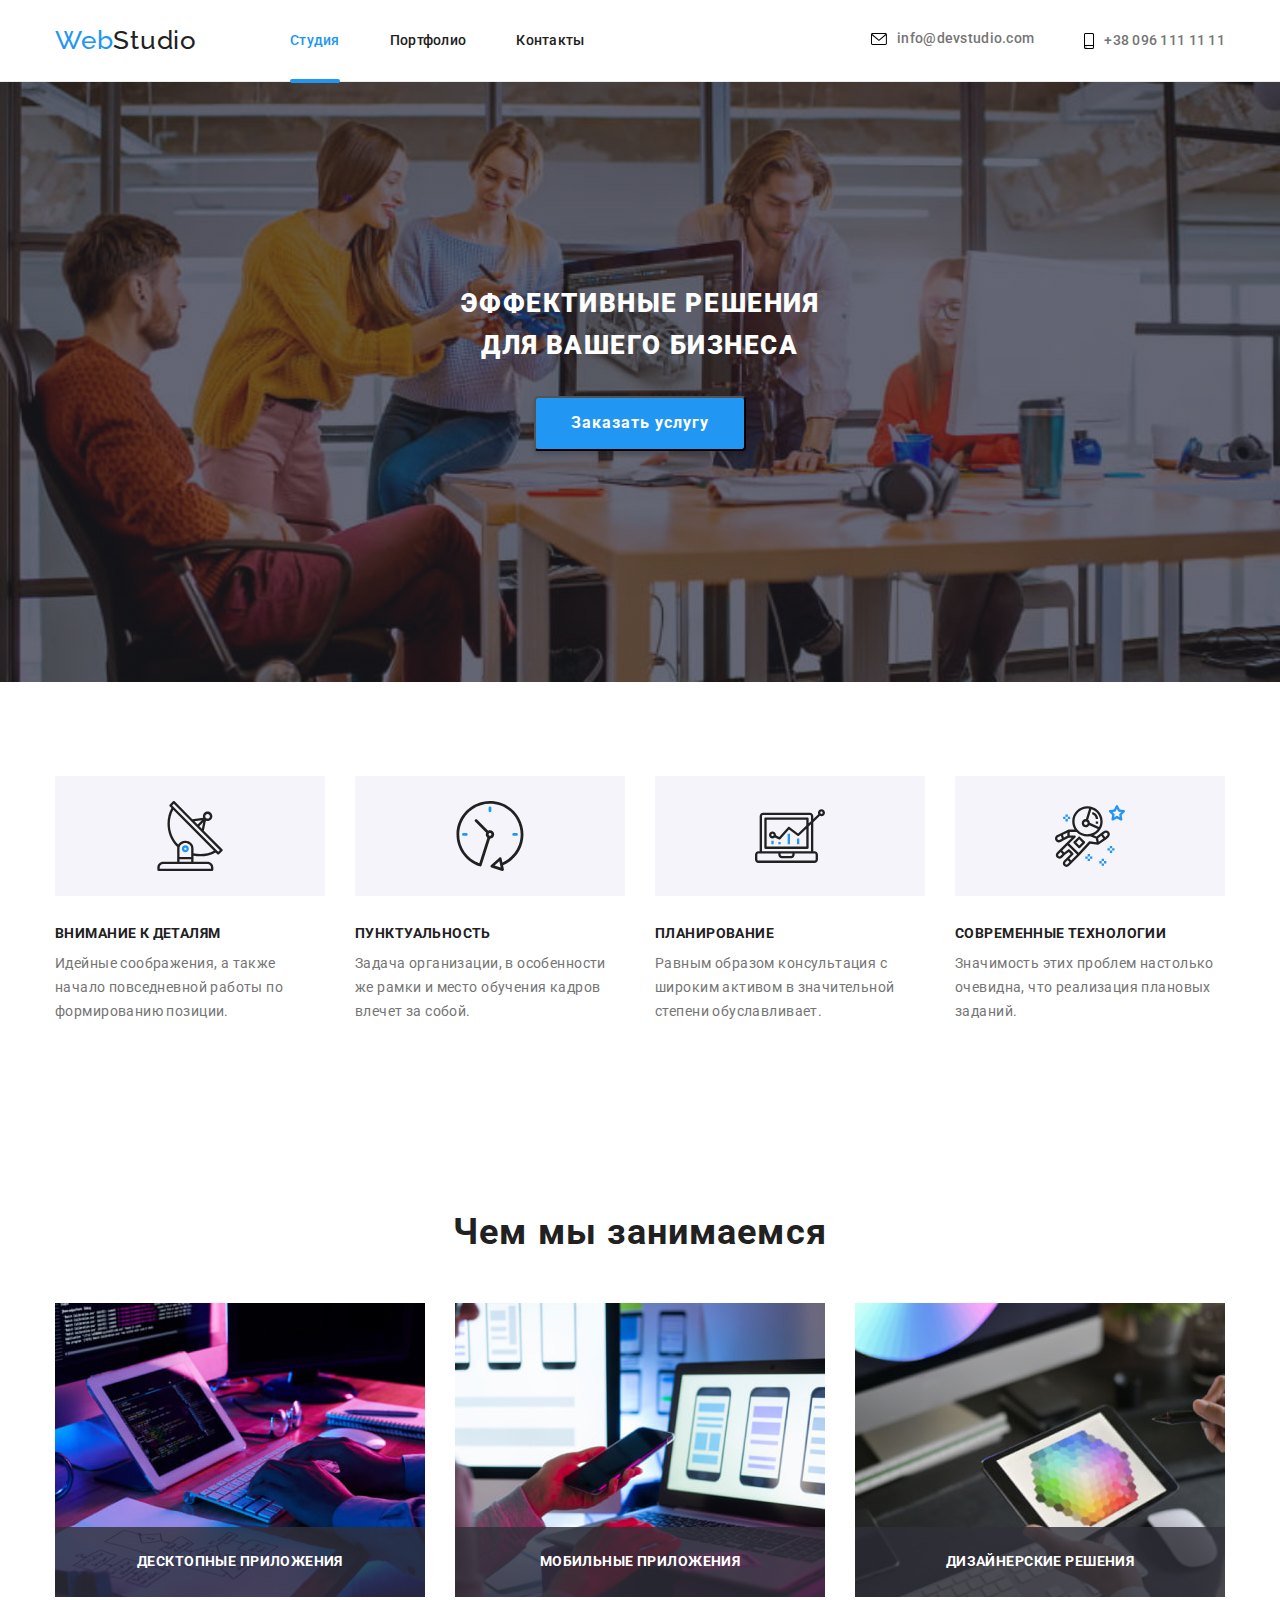
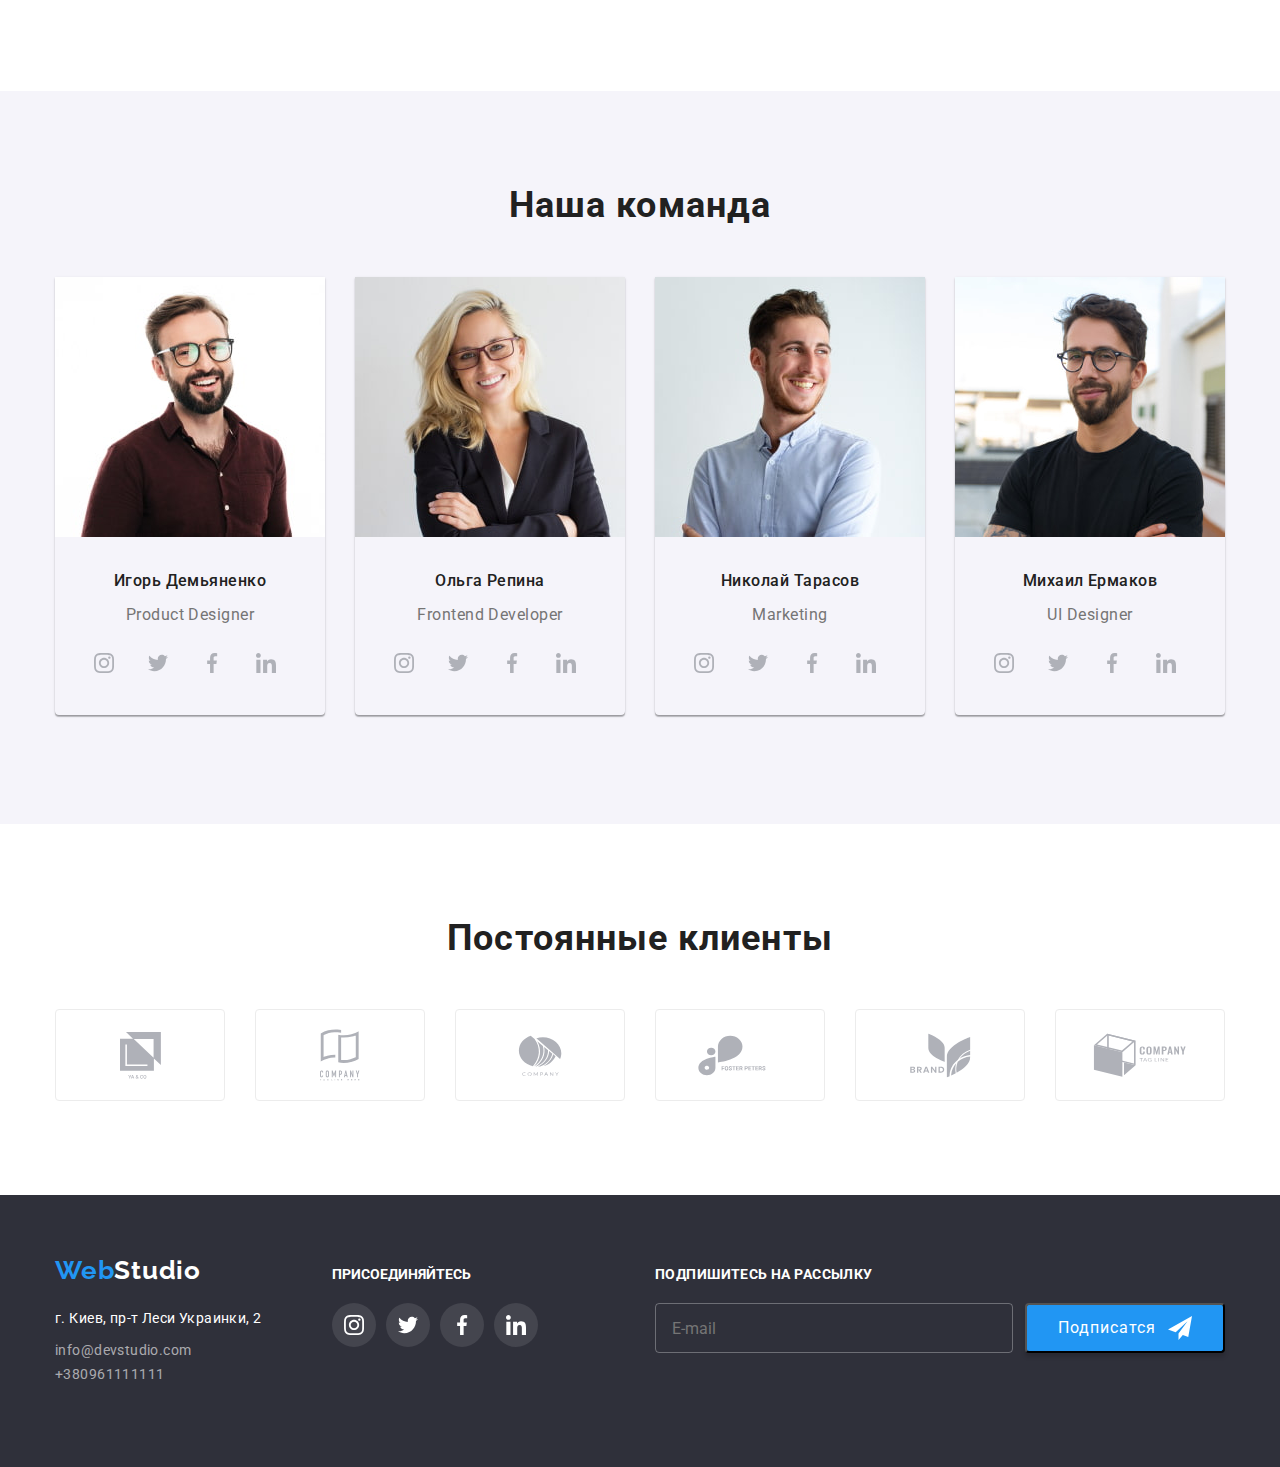
==== index.html @ a403d184 "img" ====
<!DOCTYPE html>
<html lang="ru">
<head>
    <meta charset="UTF-8">
    <meta http-equiv="X-UA-Compatible" content="IE=edge">
    <meta name="viewport" content="width=device-width, initial-scale=1.0">
    <title>Document</title>
    <link rel="stylesheet" href="./modern-normalize.css"/>
<link rel="preconnect" href="https://fonts.googleapis.com">
<link rel="preconnect" href="https://fonts.gstatic.com" crossorigin>
<link href="https://fonts.googleapis.com/css2?family=Raleway:wght@700&family=Roboto:wght@400;500;700;900&display=swap"
    rel="stylesheet">
    <link rel="stylesheet" href="./css/main.min.css"/>
</head>
<body>
    <!-- Page header -->
        <header class="header">
            <div class="header-box">
                <nav class="header__nav">
                    <a href="/" class="header__link"><span class="header__logo">Web</span>Studio</a> 
                    <ul class="navigation list-none">
                        <li class="navigation__item line"><a href="./index.html" class="navigation__link"><span class="navigation__link--active">Студия</span></a></li>
                        <li class="navigation__item"><a href="./portfolio.html" class="navigation__link">Портфолио</a></li>
                        <li class="navigation__item"><a href="" class="navigation__link">Контакты</a></li>
                    </ul>
                </nav>
                        <ul class="nav-contact list-none">
                            <li class="nav-contact__list">
                                <a href="mailto:info@devstudio.com" class="nav-contact__link">
                                    <svg class="nav-contact__icon1">
                                <use href="./images/icons.svg#icon-envelope"></use>
                            </svg>info@devstudio.com</a>
                            </li>
                            <li class="nav-contact__list">
                                <a href="tel:+380961111111" class="nav-contact__link">
                                    <svg class="nav-contact__icon2">
                                    <use href="./images/icons.svg#icon-smartphone"></use>
                                    </svg>+38 096 111 11 11</a>
                            </li>
                        </ul>
            </div>
        </header>
    <!-- Section-back-ground-title -->
    <main>
       
        <section class="section-hero">
            <h1 class="section-hero__header">Эффективные решения для вашего бизнеса</h1>
            <button type="button" class="section-hero__button" data-modal-open>Заказать услугу</button>
                <div class="backdrop is-hidden" data-modal>
                    <div class="modal">
                            <button data-modal-close type="button" class="modal--close">&#xd7;</button>
                        <b class="modal__head">Оставьте свои данные, мы вам перезвоним</b>
                        <form class="modal-form">
                            <label class="modal-form__box">
                                Имя
                                <span>
                                    <input name="user" type="text" class="modal-form__line" required>
                                        <svg class="modal-form__icon" height="18px" width="18px">
                                            <use href="images/icons.svg#icon-person"></use>
                                        </svg>
                                </span>
                            </label>
                            <label class="modal-form__box">
                                Телефон
                                <span>
                                    <input name="phone" type="tel" class="modal-form__line" pattern="[0-9]{10}" title="0963880505" required>
                                        <svg class="modal-form__icon" height="18px" width="18px">
                                            <use href="images/icons.svg#icon-phone"></use>
                                        </svg>
                                </span>
                            </label>
                            <label class="modal-form__box">
                                Почта
                                <span>
                                    <input name="posht" type="email" class="modal-form__line">
                                        <svg class="modal-form__icon" height="18px" width="18px">
                                            <use href="images/icons.svg#icon-email"></use>
                                        </svg>
                                </span>
                            </label>
                            <label class="modal-form__box">
                                Комментарий
                            <textarea name="textarea" id="comment" class="modal-form__text" placeholder="Введите текст"></textarea>
                            </label>
                                <input name="checkbox" type="checkbox" class="modal-form__checkbox" id="policy-chek">
                                    <span class="modal-form__check">
                                        <svg class="modal-form__svg" height="16px" width="15px">
                                            <use href="images/icons.svg#icon-check-input"></use>
                                        </svg>
                                    </span>
                                    <label class="policy" for="policy-chek">Соглашаюсь с рассылкой и принимаю <a href="#" class="policy__link">Условия договора</a></label> 
                                <button type="submit" class="policy__btn">Отправить</button>
                        </form>
                    </div>
                </div>
        </section>
       
    <!-- Section-our-work -->
            <section class="about-work">
                <div class="container">
                    <h2 class="visually-hidden">Особенности</h2>
                        <ul class="list-none skills">
                            <li class="skills__card">
                                <div class="skills__picture">
                                    <svg height="70px" width="70px">
                                        <use href="./images/icons.svg#icon-antenna"></use>
                                    </svg>
                                </div>
                                <h3 class="skills__meta">Внимание к деталям</h3>
                                <p class="skills__description">Идейные соображения, а также начало повседневной работы по формированию позиции.</p>
                            </li>
                            <li class="skills__card">
                                <div class="skills__picture">
                                    <svg height="70px" width="70px">
                                        <use href="./images/icons.svg#icon-clock"></use>
                                    </svg>
                                </div>
                                <h3 class="skills__meta">Пунктуальность</h3>
                                <p class="skills__description">Задача организации, в особенности же рамки и место обучения кадров влечет за собой.</p>
                            </li>
                            <li class="skills__card">
                                <div class="skills__picture">
                                    <svg height="70px" width="70px">
                                        <use href="./images/icons.svg#icon-diagram"></use>
                                    </svg>
                                </div>
                                <h3 class="skills__meta">Планирование</h3>
                                <p class="skills__description">Равным образом консультация с широким активом в значительной степени обуславливает.</p></li>
                            <li class="skills__card">
                                <div class="skills__picture">
                                    <svg height="70px" width="70px">
                                        <use href="./images/icons.svg#icon-astronaut"></use>
                                    </svg>
                                </div>
                                <h3 class="skills__meta">Современные технологии</h3>
                                <p class="skills__description">Значимость этих проблем настолько очевидна, что реализация плановых заданий.</p></li>
                        </ul>
                </div>
            </section>
            <section class="specificity">
                <div class="container">
                    <h2 class="specificity__head">Чем мы занимаемся</h2>
                        <ul class="list-none specificity__card">
                            <li class="specificity__image">
                                <picture>
                                    <source media="(min-width: 1200px)" srcset="./images/desctop/img01-desctop.jpg 1x, ./images/desctop/img01-desctop@2x.jpg 2x ">
                                    <img src="./images/desctop/img01-desctop.jpg" alt="печатать на клавиатуре" width="370">
                                </picture>
                                <h3 class="specificity__title">Десктопные приложения</h3>
                            </li>
                            <li class="specificity__image">
                                <picture>
                                    <source media="(min-width: 1200px)" srcset="./images/desctop/img02-desctop.jpg 1x, ./images/desctop/img02-desctop@2x.jpg 2x ">
                                    <img src="./images/desctop/img02-desctop.jpg" alt="телефон и ноутбук" width="370">
                                </picture>
                                <h3 class="specificity__title">Мобильные приложения</h3>
                            </li>
                            <li class="specificity__image">
                                <picture>
                                    <source media="(min-width: 1200px)" srcset="./images/desctop/img03-desctop.jpg 1x, ./images/desctop/img03-desctop@2x.jpg 2x">
                                    <img src="./images/desctop/img03-desctop.jpg" alt="планшет в руке" width="370">
                                </picture>
                                <h3 class="specificity__title">Дизайнерские решения</h3>
                            </li>
                        </ul>
                </div>
            </section>     
        
    <!-- Section-our-team -->
    <section class="team">
           <div class="container">
            <h2 class="team__head">Наша команда</h2>
                <ul class="list-none card-workers">
                    <li class="card-workers__box">
                        <picture>
                            <source media="(min-width: 1200px)" srcset="./images/desctop/photo1-desctop.jpg 1x, ./images/desctop/photo1-desctop@2x.jpg 2x ">
                            <source media="(min-width: 768px)" srcset="./images/tablet/photo1-tablet.jpg 1x, ./images/tablet/photo1-tablet@2x.jpg 2x ">
                            <source media="(min-width: 320px)" srcset="./images/mobile/photo1-mobile.jpg 1x, ./images/mobile/photo1-mobile@2x.jpg 2x ">
                        <img src="./images/desctop/photo1-desctop.jpg" alt="мужчина в очках" width="">
                        </picture>
                        <div class="user-description">
                            <h3 class="user-description__name">Игорь Демьяненко</h3> 
                            <p class="user-description__profession">Product Designer</p>
                              <ul class="list-none social-box">
                                <li class="social-box__item">
                                      <a class="social-box__link" href="">
                                        <svg class="social-box__svg" width="20px" height="20px">
                                          <use href="./images/icons.svg#icon-instagram"></use>
                                        </svg>
                                      </a>
                                </li>
                                <li class="social-box__item">
                                    <a class="social-box__link" href="">
                                        <svg class="social-box__svg" width="20px" height="20px">
                                            <use href="./images/icons.svg#icon-twitter"></use>
                                        </svg>
                                    </a>
                                </li>
                                <li class="social-box__item">
                                    <a class="social-box__link" href="">
                                        <svg class="social-box__svg" width="20px" height="20px">
                                            <use href="./images/icons.svg#icon-facebook"></use>
                                        </svg>
                                    </a>
                                </li>
                                <li class="social-box__item">
                                    <a class="social-box__link" href="">
                                        <svg class="social-box__svg" width="20px" height="20px">
                                            <use href="./images/icons.svg#icon-linkedin"></use>
                                        </svg>
                                    </a>
                                </li>
                              </ul>
                        </div>
                        
                    </li>
                    <li class="card-workers__box">
                        <picture>
                            <source media="(min-width: 1200px)" srcset="./images/desctop/photo2-desctop.jpg 1x, ./images/desctop/photo2-desctop@2x.jpg 2x ">
                            <source media="(min-width: 768px)" srcset="./images/tablet/photo2-tablet.jpg 1x, ./images/tablet/photo2-tablet@2x.jpg 2x ">
                            <source media="(min-width: 320px)" srcset="./images/mobile/photo2-mobile.jpg 1x, ./images/mobile/photo2-mobile@2x.jpg 2x ">
                        <img src="./images/desctop/photo2-desctop.jpg" alt="женщина со светлыми волосами в очках" width="">
                        </picture>
                       
                        <div class="user-description">
                            <h3 class="user-description__name">Ольга Репина</h3>
                            <p class="user-description__profession">Frontend Developer</p>
                            <div class="message-icon">
                                <ul class="list-none social-box">
                                    <li class="social-box__item">
                                        <a class="social-box__link" href="">
                                            <svg class="social-box__svg" width="20px" height="20px">
                                                <use href="./images/icons.svg#icon-instagram"></use>
                                            </svg>
                                        </a>
                                    </li>
                                    <li class="social-box__item">
                                        <a class="social-box__link" href="">
                                            <svg class="social-box__svg" width="20px" height="20px">
                                                <use href="./images/icons.svg#icon-twitter"></use>
                                            </svg>
                                        </a>
                                    </li>
                                <li class="social-box__item">
                                        <a class="social-box__link" href="">
                                            <svg class="social-box__svg" width="20px" height="20px">
                                                <use href="./images/icons.svg#icon-facebook"></use>
                                            </svg>
                                        </a>
                                    </li>
                                    <li class="social-box__item">
                                        <a class="social-box__link" href="">
                                            <svg class="social-box__svg" width="20px" height="20px">
                                                <use href="./images/icons.svg#icon-linkedin"></use>
                                            </svg>
                                        </a>
                                    </li>
                                </ul>
                            </div>
                        </div>
                    </li>
                    <li class="card-workers__box">
                        <picture>
                            <source media="(min-width: 1200px)" srcset="./images/desctop/photo3-desctop.jpg 1x, ./images/desctop/photo3-desctop@2x.jpg 2x ">
                            <source media="(min-width: 768px)" srcset="./images/tablet/photo3-tablet.jpg 1x, ./images/tablet/photo3-tablet@2x.jpg 2x ">
                            <source media="(min-width: 320px)" srcset="./images/mobile/photo3-mobile.jpg 1x, ./images/mobile/photo3-mobile@2x.jpg 2x ">
                            <img src="./images/desctop/photo3-desctop.jpg" alt="мужчина с улыбкой смотрит в сторону" width="">
                        </picture>
                       
                        <div class="user-description">
                            <h3 class="user-description__name">Николай Тарасов</h3>
                            <p class="user-description__profession">Marketing</p>
                            <div class="message-icon">
                                <ul class="list-none social-box">
                                    <li class="social-box__item">
                                        <a class="social-box__link" href="">
                                            <svg class="social-box__svg" width="20px" height="20px">
                                                <use href="./images/icons.svg#icon-instagram"></use>
                                            </svg>
                                        </a>
                                    </li>
                                    <li class="social-box__item">
                                        <a class="social-box__link" href="">
                                            <svg class="social-box__svg" width="20px" height="20px">
                                                <use href="./images/icons.svg#icon-twitter"></use>
                                            </svg>
                                        </a>
                                    </li>
                                    <li class="social-box__item">
                                        <a class="social-box__link" href="">
                                            <svg class="social-box__svg" width="20px" height="20px">
                                                <use href="./images/icons.svg#icon-facebook"></use>
                                            </svg>
                                        </a>
                                    </li>
                                    <li class="social-box__item">
                                        <a class="social-box__link" href="">
                                            <svg class="social-box__svg" width="20px" height="20px">
                                                <use href="./images/icons.svg#icon-linkedin"></use>
                                            </svg>
                                        </a>
                                    </li>
                                </ul>
                            </div>
                        </div>
                    </li>
                    <li class="card-workers__box">
                        <picture>
                            <source media="(min-width: 1200px)" srcset="./images/desctop/photo4-desctop.jpg 1x, ./images/desctop/photo4-desctop@2x.jpg 2x ">
                            <source media="(min-width: 768px)" srcset="./images/tablet/photo4-tablet.jpg 1x, ./images/tablet/photo4-tablet@2x.jpg 2x ">
                            <source media="(min-width: 320px)" srcset="./images/mobile/photo4-mobile.jpg 1x, ./images/mobile/photo4-mobile@2x.jpg 2x ">
                            <img src="./images/desctop/photo4-desctop.jpg" alt="мужчина с бородой в очках" width="">
                        </picture>
                       
                        <div class="user-description">
                            <h3 class="user-description__name">Михаил Ермаков</h3>
                            <p class="user-description__profession">UI Designer</p>
                            <div class="message-icon">
                                <ul class="list-none social-box">
                                    <li class="social-box__item">
                                        <a class="social-box__link" href="">
                                            <svg class="social-box__svg" width="20px" height="20px">
                                                <use href="./images/icons.svg#icon-instagram"></use>
                                            </svg>
                                        </a>
                                    </li>
                                    <li class="social-box__item">
                                        <a class="social-box__link" href="">
                                            <svg class="social-box__svg" width="20px" height="20px">
                                                <use href="./images/icons.svg#icon-twitter"></use>
                                            </svg>
                                        </a>
                                    </li>
                                    <li class="social-box__item">
                                        <a class="social-box__link" href="">
                                            <svg class="social-box__svg" width="20px" height="20px">
                                                <use href="./images/icons.svg#icon-facebook"></use>
                                            </svg>
                                        </a>
                                    </li>
                                    <li class="social-box__item">
                                        <a class="social-box__link" href="">
                                            <svg class="social-box__svg" width="20px" height="20px">
                                                <use href="./images/icons.svg#icon-linkedin"></use>
                                            </svg>
                                        </a>
                                    </li>
                                </ul>
                            </div>
                        </div>
                    </li>
                </ul>
         </div>
    </section>
    <section class="clients">
        <div class="container">
            <h2 class="clients__head">Постоянные клиенты</h2>
            <div>
                <ul class="clients__box list-none">
                    <li class="clients__card">
                        <a class="clients__link" href="">
                            <svg class="clients__icon" width="41px" height="47px">
                                <use href="./images/icons.svg#icon-group-ya"></use>
                            </svg>
                        </a>
                    </li>
                    <li class="clients__card">
                        <a class="clients__link" href="">
                            <svg class="clients__icon" width="40px" height="52px">
                                <use href="./images/icons.svg#icon-group-co"></use>
                            </svg>
                        </a>
                    </li>
                     <li class="clients__card">
                        <a class="clients__link" href="">
                            <svg class="clients__icon" width="44px" height="41px">
                                <use href="./images/icons.svg#icon-group-com"></use>
                            </svg>
                        </a>
                    <li class="clients__card">
                        <a class="clients__link" href="">
                        <svg class="clients__icon" width="84px" height="41px">
                            <use href="./images/icons.svg#icon-group-fost"></use>
                        </svg>
                        </a>
                    </li>
                    <li class="clients__card">
                        <a class="clients__link" href="">
                        <svg class="clients__icon" width="63px" height="45px">
                            <use href="./images/icons.svg#icon-group-brand"></use>
                        </svg>
                        </a>
                    </li>
                    <li class="clients__card">
                        <a class="clients__link" href="">
                        <svg class="clients__icon" width="94px" height="44px">
                            <use href="./images/icons.svg#icon-group-tag"></use>
                        </svg>
                        </a>
                    </li>
                </ul>
            </div>

        </div>
    </section>
    </main>
    <!-- Footer-adress -->
        <footer class="footer">
            <div class="container footer-box">
                    <div class="footer-box__info">
                        <a href="/" class="footer__link"><span class="footer__logo">Web</span><span class="studio">Studio</span>
                        </a>
                        <address>
                            <p class="footer__street">г. Киев, пр-т Леси Украинки, 2</p>
                            <ul class="list-none">
                                <li><a href="mailto:info@devstudio.com" class="footer__contact">info@devstudio.com</a>
                                </li>
                                <li><a href="tel:+380961111111" class="footer__contact">+380961111111</a></li>
                            </ul>
                        </address>
                    </div>
                    <div class="connect">
                        <h3 class="connect__titles">присоединяйтесь</h3>
                        <ul class="connect__list list-none">
                            <li class="connect__item">
                                <a class="connect__link" href="">
                                    <svg class="connect__svg" width="20px" height="20px">
                                        <use href="./images/icons.svg#icon-instagram"></use>
                                    </svg>
                                </a>
                            </li>
                            <li class="connect__item">
                                <a class="connect__link" href="">
                                    <svg class="connect__svg" width="20px" height="20px">
                                        <use href="./images/icons.svg#icon-twitter"></use>
                                    </svg>
                                </a>
                            </li>
                            <li class="connect__item">
                                <a class="connect__link" href="">
                                    <svg class="connect__svg" width="20px" height="20px">
                                        <use href="./images/icons.svg#icon-facebook"></use>
                                    </svg>
                                </a>
                            </li>
                            <li class="connect__item">
                                <a class="connect__link" href="">
                                    <svg class="connect__svg" width="20px" height="20px">
                                        <use href="./images/icons.svg#icon-linkedin"></use>
                                    </svg>
                                </a>
                            </li>
                        </ul>
                    </div>
                    <div class="footer-form">
                        <h4 class="footer-form__label">Подпишитесь на рассылку</h4>
                        <form class="footer-form__email">
                            <label>
                                <input name="email" type="text" placeholder="E-mail" class="footer-form__input">
                            </label>
                    
                            <button type="submit" class="form-button">Подписатся
                                <svg class="form-button__svg" width="24px" height="24px">
                                    <use href="./images/icons.svg#icon-send"></use>
                                </svg>
                            </button>
                        </form>
                    
                    </div>
                    </div>
              
        </footer>
        <script src="./js/modal.js"></script>
</body>
</html>
---- css/main.min.css ----
:root{--them-colour: #2196f3;--them-colour-two: #2f303a;--text-primary: #212121;--text-primary-second: #757575;--white-theme:#ffffff;--border-them:#f5f4fa;--container-set: 30px}body{font-family:"Roboto";list-style:none}img{display:block;max-width:100%}h1,h2,h3,h4,h5,h6{margin:0}.list-none{list-style:none;margin:0;padding:0}.visually-hidden{position:absolute;clip:rect(0 0 0 0);width:1px;height:1px;margin:-1px}.container{padding:0 15px;margin:0 auto}@media screen and (min-width: 480px){.container{width:480px}}@media screen and (min-width: 768px){.container{width:768px}}@media screen and (min-width: 1200px){.container{width:1200px}}.studio{font-size:26px;line-height:1.19;letter-spacing:0.03em;color:var(--white-theme)}.line{position:relative;display:-webkit-box;display:-webkit-flex;display:-ms-flexbox;display:flex;-webkit-box-align:center;-webkit-align-items:center;-ms-flex-align:center;align-items:center}.line::after{content:"";display:block;bottom:auto;width:100%;height:4px;position:absolute;background:var(--them-colour);-webkit-border-radius:4px;border-radius:4px;margin-top:80px}.header{padding:25px 0;border-bottom:1px solid #ececec}.header-box{display:-webkit-box;display:-webkit-flex;display:-ms-flexbox;display:flex;-webkit-box-align:center;-webkit-align-items:center;-ms-flex-align:center;align-items:center;width:1200px;padding:0 15px;margin:0 auto}.header__nav{display:-webkit-box;display:-webkit-flex;display:-ms-flexbox;display:flex;-webkit-box-align:center;-webkit-align-items:center;-ms-flex-align:center;align-items:center;margin-right:auto}.header__nav a{color:var(--text-primary);text-decoration:none;font-weight:500;-webkit-transition:color 250ms cubic-bezier(0.4, 0, 0.2, 1);-o-transition:color 250ms cubic-bezier(0.4, 0, 0.2, 1);transition:color 250ms cubic-bezier(0.4, 0, 0.2, 1)}.header__link{font-family:Raleway;font-style:normal;font-weight:bold;font-size:26px;line-height:1.2;letter-spacing:0.03em;color:#000000;text-decoration:none;margin-right:93px}.header__logo{color:var(--them-colour)}.navigation{display:-webkit-box;display:-webkit-flex;display:-ms-flexbox;display:flex;margin:0px;padding:0px}.navigation__item{-webkit-transition:background-color 250ms cubic-bezier(0.4, 0, 0.2, 1);-o-transition:background-color 250ms cubic-bezier(0.4, 0, 0.2, 1);transition:background-color 250ms cubic-bezier(0.4, 0, 0.2, 1)}.navigation__item:not(:last-child){margin-right:50px}.navigation__link{font-weight:500;font-size:14px;line-height:1.1px;letter-spacing:0.02em}.navigation__link--active{color:var(--them-colour)}.navigation__link:hover,.navigation__link:focus{color:var(--them-colour)}.nav-contact{display:-webkit-box;display:-webkit-flex;display:-ms-flexbox;display:flex;margin:0px;padding:0px}.nav-contact__list:not(:last-child){margin-right:50px}.nav-contact__link{display:-webkit-box;display:-webkit-flex;display:-ms-flexbox;display:flex;-webkit-box-align:center;-webkit-align-items:center;-ms-flex-align:center;align-items:center;color:var(--text-primary-second);text-decoration:none;font-weight:500;font-size:14px;line-height:1.1px;letter-spacing:0.02em;-webkit-transition:color 250ms cubic-bezier(0.4, 0, 0.2, 1);-o-transition:color 250ms cubic-bezier(0.4, 0, 0.2, 1);transition:color 250ms cubic-bezier(0.4, 0, 0.2, 1)}.nav-contact__link:hover,.nav-contact__link:focus{color:var(--them-colour)}.nav-contact__icon1{-webkit-box-pack:center;-webkit-justify-content:center;-ms-flex-pack:center;justify-content:center;-webkit-box-align:center;-webkit-align-items:center;-ms-flex-align:center;align-items:center;margin-right:10px;width:16px;height:12px}.nav-contact__link:hover .nav-contact__icon1,.nav-contact__link:focus .nav-contact__icon1{fill:var(--them-colour);-webkit-transition:fill 250ms cubic-bezier(0.4, 0, 0.2, 1);-o-transition:fill 250ms cubic-bezier(0.4, 0, 0.2, 1);transition:fill 250ms cubic-bezier(0.4, 0, 0.2, 1)}.nav-contact__icon2{-webkit-box-pack:center;-webkit-justify-content:center;-ms-flex-pack:center;justify-content:center;-webkit-box-align:center;-webkit-align-items:center;-ms-flex-align:center;align-items:center;margin-right:10px;width:10px;height:16px}.nav-contact__link:hover .nav-contact__icon2,.nav-contact__link:focus .nav-contact__icon2{fill:var(--them-colour);-webkit-transition:fill 250ms cubic-bezier(0.4, 0, 0.2, 1);-o-transition:fill 250ms cubic-bezier(0.4, 0, 0.2, 1);transition:fill 250ms cubic-bezier(0.4, 0, 0.2, 1)}.section-hero{background:var(--them-colour-two);padding:118px 0;min-width:100%;margin-left:auto;margin-right:auto;background-image:-webkit-gradient(linear, left top, right top, from(rgba(47,48,58,0.4)), to(rgba(47,48,58,0.4))),url("../images/img-bgd.jpg");background-image:-webkit-linear-gradient(left, rgba(47,48,58,0.4), rgba(47,48,58,0.4)),url("../images/img-bgd.jpg");background-image:-o-linear-gradient(left, rgba(47,48,58,0.4), rgba(47,48,58,0.4)),url("../images/img-bgd.jpg");background-image:linear-gradient(to right, rgba(47,48,58,0.4), rgba(47,48,58,0.4)),url("../images/img-bgd.jpg");background-position:center;-webkit-background-size:cover;background-size:cover;background-repeat:no-repeat}@media (min-device-pixel-ratio: 2), (-webkit-min-device-pixel-ratio: 2), (-o-min-device-pixel-ratio: 2/1), (min-resolution: 192dpi), (min-resolution: 2dppx){.section-hero{background-image:-webkit-gradient(linear, left top, right top, from(rgba(47,48,58,0.4)), to(rgba(47,48,58,0.4))),url("../images/mobile/hero-mobile@2x.jpg");background-image:-webkit-linear-gradient(left, rgba(47,48,58,0.4), rgba(47,48,58,0.4)),url("../images/mobile/hero-mobile@2x.jpg");background-image:-o-linear-gradient(left, rgba(47,48,58,0.4), rgba(47,48,58,0.4)),url("../images/mobile/hero-mobile@2x.jpg");background-image:linear-gradient(to right, rgba(47,48,58,0.4), rgba(47,48,58,0.4)),url("../images/mobile/hero-mobile@2x.jpg")}}@media screen and (min-width: 768px){.section-hero{min-width:100%;padding:118px 204px;background-image:-webkit-gradient(linear, left top, right top, from(rgba(47,48,58,0.4)), to(rgba(47,48,58,0.4))),url("../images/tablet/hero-tablet.jpg");background-image:-webkit-linear-gradient(left, rgba(47,48,58,0.4), rgba(47,48,58,0.4)),url("../images/tablet/hero-tablet.jpg");background-image:-o-linear-gradient(left, rgba(47,48,58,0.4), rgba(47,48,58,0.4)),url("../images/tablet/hero-tablet.jpg");background-image:linear-gradient(to right, rgba(47,48,58,0.4), rgba(47,48,58,0.4)),url("../images/tablet/hero-tablet.jpg")}}@media screen and (min-width: 768px) and (min-device-pixel-ratio: 2), screen and (min-width: 768px) and (-webkit-min-device-pixel-ratio: 2), screen and (min-width: 768px) and (-o-min-device-pixel-ratio: 2/1), screen and (min-width: 768px) and (min-resolution: 192dpi), screen and (min-width: 768px) and (min-resolution: 2dppx){.section-hero{background-image:-webkit-gradient(linear, left top, right top, from(rgba(47,48,58,0.4)), to(rgba(47,48,58,0.4))),url("/images/tablet/hero-tablet@2x.jpg");background-image:-webkit-linear-gradient(left, rgba(47,48,58,0.4), rgba(47,48,58,0.4)),url("/images/tablet/hero-tablet@2x.jpg");background-image:-o-linear-gradient(left, rgba(47,48,58,0.4), rgba(47,48,58,0.4)),url("/images/tablet/hero-tablet@2x.jpg");background-image:linear-gradient(to right, rgba(47,48,58,0.4), rgba(47,48,58,0.4)),url("/images/tablet/hero-tablet@2x.jpg")}}@media screen and (min-width: 1200px){.section-hero{padding-top:200px;height:600px}}.section-hero__header{margin-bottom:30px;margin-left:auto;margin-right:auto;max-width:360px;color:#fff;font-weight:900;font-size:26px;line-height:1.62;letter-spacing:.06em;text-transform:uppercase;text-align:center}.section-hero>h1 .footer-background{background:var(--them-colour-two);width:1600px;height:252px}.backdrop.is-hidden{visibility:hidden;opacity:0;pointer-events:none}.backdrop{position:fixed;width:100%;height:100%;left:0px;top:0px;z-index:2;-webkit-transition:opacity 350ms cubic-bezier(0.4, 0, 0.2, 1);-o-transition:opacity 350ms cubic-bezier(0.4, 0, 0.2, 1);transition:opacity 350ms cubic-bezier(0.4, 0, 0.2, 1);background:rgba(0,0,0,0.2)}@media screen and (min-width: 480px){.backdrop{padding:15px;overflow-y:scroll}}.modal{position:relative;top:50%;left:50%;-webkit-transform:translate(-50%, -50%);-ms-transform:translate(-50%, -50%);transform:translate(-50%, -50%);margin:0 auto;background:var(--white-theme);-webkit-box-shadow:0px 1px 3px rgba(0,0,0,0.12),0px 1px 1px rgba(0,0,0,0.14),0px 2px 1px rgba(0,0,0,0.2);box-shadow:0px 1px 3px rgba(0,0,0,0.12),0px 1px 1px rgba(0,0,0,0.14),0px 2px 1px rgba(0,0,0,0.2);-webkit-border-radius:4px;border-radius:4px;-webkit-transition:opacity 2s linear;-o-transition:opacity 2s linear;transition:opacity 2s linear;padding:40px}@media screen and (min-width: 768px){.modal{position:absolute;width:450px}}.modal__head{display:block;font-size:20px;line-height:1.1;text-align:center;letter-spacing:0.03em;margin-bottom:12px;color:var(--text-primary)}.modal-form__box{display:block;position:relative;font-size:12px;line-height:1.16;margin-bottom:10px;letter-spacing:0.01em;color:var(--text-primary-second)}.modal-form__line,.modal-form__text{width:100%;height:40px;margin-top:4px;border:1px solid rgba(33,33,33,0.2);-webkit-box-sizing:border-box;box-sizing:border-box;-webkit-border-radius:4px;border-radius:4px;padding:0 10px 0 42px;-webkit-transition:0.3s linear border;-o-transition:0.3s linear border;transition:0.3s linear border}.modal-form__line:focus{outline:none;border:1px solid var(--them-colour)}.modal-form__icon{display:block;position:absolute;top:50%;left:10px;-webkit-transition:0.3s fill linear;-o-transition:0.3s fill linear;transition:0.3s fill linear}.modal-form__line:focus+.modal-form__icon{fill:var(--them-colour)}.modal-form__text{font-family:inherit;resize:none;height:120px;padding:12px 16px;margin-bottom:10px}.modal-form__text:focus{outline:none;border:1px solid var(--them-colour)}.modal-form__text::-webkit-input-placeholder{color:rgba(117,117,117,0.5)}.modal-form__text:-ms-input-placeholder{color:rgba(117,117,117,0.5)}.modal-form__text::-ms-input-placeholder{color:rgba(117,117,117,0.5)}.modal-form__text::placeholder{color:rgba(117,117,117,0.5)}.modal-form__svg{fill:var(--white-theme);margin-left:1px}.policy,.modal-form__svg{display:-webkit-box;display:-webkit-flex;display:-ms-flexbox;display:flex;-webkit-box-align:center;-webkit-align-items:center;-ms-flex-align:center;align-items:center;font-size:14px;color:var(--text-primary-second)}.policy a{color:var(--them-colour)}.modal-form__checkbox{position:absolute;clip:rect(0 0 0 0);width:1px;height:1px;border:0px;padding:0px;margin:-1px;overflow:hidden}.modal-form__checkbox:checked ~ .policy::before{border:0px;background-color:var(--them-colour);background-repeat:no-repeat;background-position:center;-webkit-background-size:contain;background-size:contain}.modal-form__checkbox:focus ~ .policy::before{border-color:var(--them-colour);-webkit-transition:border-color 350ms cubic-bezier(0.4, 0, 0.2, 1);-o-transition:border-color 350ms cubic-bezier(0.4, 0, 0.2, 1);transition:border-color 350ms cubic-bezier(0.4, 0, 0.2, 1)}.policy::before{content:"";height:16px;width:16px;border:1px solid var(--text-primary);-webkit-border-radius:2px;border-radius:2px;margin-right:7px}.modal-form__check{display:block;position:fixed}.policy__link{margin-left:5px}.about-work{-webkit-box-align:center;-webkit-align-items:center;-ms-flex-align:center;align-items:center;padding-top:60px;padding-bottom:60px}@media screen and (min-width: 1200px){.about-work{padding-top:94px;padding-bottom:94px}}@media screen and (min-width: 768px){.skills{display:-webkit-box;display:-webkit-flex;display:-ms-flexbox;display:flex;-webkit-flex-wrap:wrap;-ms-flex-wrap:wrap;flex-wrap:wrap;margin:-15px}}.skills__card{margin:0}@media screen and (min-width: 480px){.skills__card{width:100%;margin-bottom:30px}}@media screen and (min-width: 768px){.skills__card{width:354px;margin:15px;-webkit-box-pack:center;-webkit-justify-content:center;-ms-flex-pack:center;justify-content:center}}@media screen and (min-width: 1200px){.skills__card{width:270px}}.skills__picture{width:100%;height:120px;background-color:var(--border-them);-webkit-box-pack:center;-webkit-justify-content:center;-ms-flex-pack:center;justify-content:center;-webkit-box-align:center;-webkit-align-items:center;-ms-flex-align:center;align-items:center;display:-webkit-box;display:-webkit-flex;display:-ms-flexbox;display:flex;margin-bottom:30px}.skills__meta{font-weight:bold;font-size:14px;line-height:1.14;letter-spacing:0.03em;text-transform:uppercase;margin-bottom:10px;color:var(--text-primary);text-align:center}@media screen and (min-width: 768px){.skills__meta{text-align:inherit}}.skills__description{font-weight:normal;font-size:14px;line-height:1.7;letter-spacing:0.03em;color:var(--text-primary-second);margin:0px}.specificity{padding-top:94px;padding-bottom:94px}@media screen and (max-width: 1199px){.specificity{padding:0px;display:none}}.specificity__head{font-family:Roboto;font-style:normal;font-weight:bold;font-size:36px;line-height:1.16;text-align:center;margin-bottom:50px;letter-spacing:0.03em;color:var(--text-primary)}.specificity__card{display:-webkit-box;display:-webkit-flex;display:-ms-flexbox;display:flex}.specificity__image{position:relative}.specificity__image:not(:last-child){margin-right:30px}.specificity__title{position:absolute;bottom:0;width:100%;height:70px;display:-webkit-box;display:-webkit-flex;display:-ms-flexbox;display:flex;-webkit-box-align:center;-webkit-align-items:center;-ms-flex-align:center;align-items:center;-webkit-box-pack:center;-webkit-justify-content:center;-ms-flex-pack:center;justify-content:center;color:var(--white-theme);background:rgba(47,48,58,0.8);font-weight:700;font-size:14px;line-height:1.14;letter-spacing:0.03em;text-transform:uppercase}.team{padding-top:60px;padding-bottom:60px;background-color:var(--border-them)}@media screen and (min-width: 1200px){.team{padding-top:94px;padding-bottom:94px}}.team__head{font-family:Roboto;font-style:normal;font-weight:bold;font-size:36px;line-height:1.16;text-align:center;margin-bottom:30px;letter-spacing:0.03em;color:var(--text-primary)}@media screen and (min-width: 1200px){.team__head{margin-bottom:50px}}.user-description__name{font-weight:500;font-size:16px;line-height:1.8;text-align:center;letter-spacing:0.03em;color:var(--text-primary);margin-top:0px}.user-description__profession{font-size:16px;line-height:1.18;text-align:center;letter-spacing:0.03em;margin:0px 0px;color:var(--text-primary-second);margin-bottom:16px}@media screen and (min-width: 768px){.card-workers{margin:-15px;display:-webkit-box;display:-webkit-flex;display:-ms-flexbox;display:flex;-webkit-flex-wrap:wrap;-ms-flex-wrap:wrap;flex-wrap:wrap}}@media screen and (min-width: 1200px){.card-workers{display:-webkit-box;display:-webkit-flex;display:-ms-flexbox;display:flex}}.user-description__name{margin-bottom:10px}.card-workers__box{-webkit-box-shadow:0px 1px 3px rgba(0,0,0,0.12),0px 1px 1px rgba(0,0,0,0.14),0px 2px 1px rgba(0,0,0,0.2);box-shadow:0px 1px 3px rgba(0,0,0,0.12),0px 1px 1px rgba(0,0,0,0.14),0px 2px 1px rgba(0,0,0,0.2);-webkit-border-radius:0px 0px 4px 4px;border-radius:0px 0px 4px 4px;background-color:var(--primary-background-color)}.card-workers__box:not(:last-child){margin-bottom:30px}@media screen and (min-width: 768px){.card-workers__box{width:-webkit-calc((100% - 4 * 15px) / 2);width:calc((100% - 4 * 15px) / 2);margin:15px;margin-bottom:30px}}@media screen and (min-width: 1200px){.card-workers__box{width:270px}}.user-description{padding:30px 0px 30px 0px}.social-box__svg{fill:#afb1b8;-webkit-transition:fill 250ms cubic-bezier(0.4, 0, 0.2, 1);-o-transition:fill 250ms cubic-bezier(0.4, 0, 0.2, 1);transition:fill 250ms cubic-bezier(0.4, 0, 0.2, 1)}.social-box__link:hover .social-box__svg,.social-box__link:focus .social-box__svg{fill:var(--white-theme)}.social-box{display:-webkit-box;display:-webkit-flex;display:-ms-flexbox;display:flex;-webkit-box-pack:center;-webkit-justify-content:center;-ms-flex-pack:center;justify-content:center}.social-box__item:last-child{margin-right:0}.social-box__link{-webkit-transition:background-color 250ms cubic-bezier(0.4, 0, 0.2, 1);-o-transition:background-color 250ms cubic-bezier(0.4, 0, 0.2, 1);transition:background-color 250ms cubic-bezier(0.4, 0, 0.2, 1);display:-webkit-box;display:-webkit-flex;display:-ms-flexbox;display:flex;margin-right:10px;width:44px;height:44px;-webkit-box-pack:center;-webkit-justify-content:center;-ms-flex-pack:center;justify-content:center;-webkit-box-align:center;-webkit-align-items:center;-ms-flex-align:center;align-items:center;-webkit-border-radius:50%;border-radius:50%}.social-box__link:hover,.social-box__link:focus{background-color:var(--them-colour)}.clients{padding-top:60px;padding-bottom:60px}@media screen and (min-width: 1200px){.clients{padding-top:94px;padding-bottom:94px}}.clients__head{font-family:Roboto;font-style:normal;font-weight:bold;font-size:36px;line-height:1.16;text-align:center;margin-bottom:30px;letter-spacing:0.03em;color:var(--text-primary)}@media screen and (min-width: 1200px){.clients__head{margin-bottom:50px}}.clients__box{display:-webkit-box;display:-webkit-flex;display:-ms-flexbox;display:flex;-webkit-flex-wrap:wrap;-ms-flex-wrap:wrap;flex-wrap:wrap;-webkit-box-pack:center;-webkit-justify-content:center;-ms-flex-pack:center;justify-content:center;margin:-15px}.clients__card{margin:15px;width:-webkit-calc((100% - 6 * 15px) / 2);width:calc((100% - 6 * 15px) / 2)}@media screen and (min-width: 768px){.clients__card{width:-webkit-calc((100% - 6 * 15px) / 3);width:calc((100% - 6 * 15px) / 3)}}@media screen and (min-width: 1200px){.clients__card{width:170px}}.clients__link{-webkit-transition:border 250ms cubic-bezier(0.4, 0, 0.2, 1);-o-transition:border 250ms cubic-bezier(0.4, 0, 0.2, 1);transition:border 250ms cubic-bezier(0.4, 0, 0.2, 1);height:92px;border:1px solid #ececec;-webkit-border-radius:4px;border-radius:4px;display:-webkit-box;display:-webkit-flex;display:-ms-flexbox;display:flex;-webkit-box-pack:center;-webkit-justify-content:center;-ms-flex-pack:center;justify-content:center;-webkit-box-align:center;-webkit-align-items:center;-ms-flex-align:center;align-items:center}.clients__link:hover,.clients__link:focus{border:1px solid var(--them-colour)}.clients__icon{-webkit-transition:fill 250ms cubic-bezier(0.4, 0, 0.2, 1);-o-transition:fill 250ms cubic-bezier(0.4, 0, 0.2, 1);transition:fill 250ms cubic-bezier(0.4, 0, 0.2, 1)}.clients__link:hover .clients__icon,.clients__link:focus .clients__icon{fill:var(--them-colour)}.clients__icon{fill:#afb1b8}.footer{background:var(--them-colour-two);padding:60px 0;text-decoration:none;padding:60px 0px;display:-webkit-box;display:-webkit-flex;display:-ms-flexbox;display:flex}.footer-box__info{text-align:center;margin-bottom:60px}@media screen and (min-width: 768px){.footer-box__info{margin-bottom:0}}@media screen and (min-width: 1200px){.footer-box__info{margin-right:70px;text-align:left}}.footer-box{display:block}@media screen and (min-width: 768px){.footer-box{display:-webkit-box;display:-webkit-flex;display:-ms-flexbox;display:flex;-webkit-box-align:baseline;-webkit-align-items:baseline;-ms-flex-align:baseline;align-items:baseline;-webkit-flex-wrap:wrap;-ms-flex-wrap:wrap;flex-wrap:wrap;-webkit-justify-content:space-around;-ms-flex-pack:distribute;justify-content:space-around}}.footer-box__second{text-align:center;margin-bottom:60px}@media screen and (min-width: 768px){.footer-box__second{margin-bottom:0}}@media screen and (min-width: 1200px){.footer-box__second{margin-right:70px;text-align:left}}.footer__logo{color:var(--them-colour)}.footer__link{font-family:Raleway;font-style:normal;font-weight:bold;font-size:26px;line-height:1.2;letter-spacing:0.03em;color:#000000;text-decoration:none;display:block;margin-bottom:20px}.footer__street{font-size:14px;line-height:1.7;letter-spacing:0.03em;font-style:normal;color:var(--white-theme);margin:0px 0px;margin-bottom:9px}.footer__contact{font-style:normal;font-size:14px;line-height:1.7;letter-spacing:0.03em;text-decoration:none;color:rgba(255,255,255,0.6)}.footer__contact:not(:last-child){margin-bottom:9px}.footer-form__label{text-align:center;font-size:14px;line-height:1.14;letter-spacing:0.03em;text-transform:uppercase;margin-bottom:20px;color:var(--white-theme)}@media screen and (min-width: 1200px){.footer-form__label{text-align:left}}@media screen and (min-width: 768px){.footer-form{margin-top:60px}}@media screen and (min-width: 1200px){.footer-form{margin-top:0;margin-left:auto}}@media screen and (min-width: 1200px){.footer-form__email{display:-webkit-box;display:-webkit-flex;display:-ms-flexbox;display:flex}}.footer-form__email::-webkit-input-placeholder{color:rgba(255,255,255,0.6)}.footer-form__email:-ms-input-placeholder{color:rgba(255,255,255,0.6)}.footer-form__email::-ms-input-placeholder{color:rgba(255,255,255,0.6)}.footer-form__email::placeholder{color:rgba(255,255,255,0.6)}.footer-form__input{width:100%;height:50px;background-color:#ffffff00;border:1px solid rgba(255,255,255,0.3);-webkit-box-sizing:border-box;box-sizing:border-box;-webkit-border-radius:4px;border-radius:4px;padding-left:16px}@media screen and (min-width: 768px){.footer-form__input{width:450px}}@media screen and (min-width: 1200px){.footer-form__input{margin-right:12px;margin-bottom:0;width:358px}}.form-button__svg{margin-left:12px}.connect{margin-bottom:60px}.connect__titles{margin-bottom:20px;color:var(--white-theme);font-weight:700;font-size:14px;line-height:1.14;text-transform:uppercase}@media screen and (min-width: 480px){.connect__titles{text-align:center}}@media screen and (min-width: 1200px){.connect__titles{text-align:left}}.connect__list{display:-webkit-box;display:-webkit-flex;display:-ms-flexbox;display:flex;-webkit-box-pack:center;-webkit-justify-content:center;-ms-flex-pack:center;justify-content:center}.connect__item:last-child{margin-right:0}.connect__link{-webkit-transition:background-color 250ms cubic-bezier(0.4, 0, 0.2, 1);-o-transition:background-color 250ms cubic-bezier(0.4, 0, 0.2, 1);transition:background-color 250ms cubic-bezier(0.4, 0, 0.2, 1);display:-webkit-box;display:-webkit-flex;display:-ms-flexbox;display:flex;width:44px;height:44px;margin-right:10px;-webkit-border-radius:50%;border-radius:50%;-webkit-box-align:center;-webkit-align-items:center;-ms-flex-align:center;align-items:center;-webkit-box-pack:center;-webkit-justify-content:center;-ms-flex-pack:center;justify-content:center;background-color:rgba(255,255,255,0.1)}.connect__link:hover,.connect__link:focus{background-color:var(--them-colour)}.connect__svg{-webkit-transition:fill 250ms lcubic-bezier(0.4, 0, 0.2, 1);-o-transition:fill 250ms lcubic-bezier(0.4, 0, 0.2, 1);transition:fill 250ms lcubic-bezier(0.4, 0, 0.2, 1);width:20px;fill:var(--white-theme)}.section-hero__button{background:var(--them-colour);-webkit-box-shadow:0px 4px 4px rgba(0,0,0,0.15);box-shadow:0px 4px 4px rgba(0,0,0,0.15);-webkit-border-radius:4px;border-radius:4px;font-weight:bold;font-size:16px;line-height:1.9;cursor:pointer;padding:10px 35px 10px 35px;-webkit-box-align:center;-webkit-align-items:center;-ms-flex-align:center;align-items:center;text-align:center;letter-spacing:0.06em;margin:0 auto;display:-webkit-box;display:-webkit-flex;display:-ms-flexbox;display:flex;color:var(--white-theme)}.modal--close{position:absolute;cursor:pointer;width:30px;height:30px;-webkit-border-radius:50%;border-radius:50%;background:var(--white-theme);border:1px solid grey;top:8px;right:8px;font-size:1.4em;-webkit-transition:0.3s linear color;-o-transition:0.3s linear color;transition:0.3s linear color;display:-webkit-box;display:-webkit-flex;display:-ms-flexbox;display:flex;-webkit-box-pack:center;-webkit-justify-content:center;-ms-flex-pack:center;justify-content:center}.modal--close:hover,.modal--close:focus{color:var(--them-colour)}.policy__btn{display:block;-webkit-box-align:center;-webkit-align-items:center;-ms-flex-align:center;align-items:center;text-align:center;letter-spacing:0.06em;cursor:pointer;margin:0 auto;margin-top:30px;padding:10px 55px 10px 56px;color:var(--white-theme);background:#188ce8;-webkit-box-shadow:0px 4px 4px rgba(0,0,0,0.15);box-shadow:0px 4px 4px rgba(0,0,0,0.15);-webkit-border-radius:4px;border-radius:4px}.button__set--li{margin-bottom:15px}.button__set--active{-webkit-border-radius:4px;border-radius:4px;border-color:var(--border-them);padding:6px 22px;font-weight:500;font-size:16px;line-height:1.62;text-align:center;color:var(--text-primary);background-color:var(--border-them);cursor:pointer;-webkit-transition:color 250ms cubic-bezier(0.4, 0, 0.2, 1),background-color 250ms cubic-bezier(0.4, 0, 0.2, 1),-webkit-box-shadow 250ms cubic-bezier(0.4, 0, 0.2, 1);transition:color 250ms cubic-bezier(0.4, 0, 0.2, 1),background-color 250ms cubic-bezier(0.4, 0, 0.2, 1),-webkit-box-shadow 250ms cubic-bezier(0.4, 0, 0.2, 1);-o-transition:color 250ms cubic-bezier(0.4, 0, 0.2, 1),background-color 250ms cubic-bezier(0.4, 0, 0.2, 1),box-shadow 250ms cubic-bezier(0.4, 0, 0.2, 1);transition:color 250ms cubic-bezier(0.4, 0, 0.2, 1),background-color 250ms cubic-bezier(0.4, 0, 0.2, 1),box-shadow 250ms cubic-bezier(0.4, 0, 0.2, 1);transition:color 250ms cubic-bezier(0.4, 0, 0.2, 1),background-color 250ms cubic-bezier(0.4, 0, 0.2, 1),box-shadow 250ms cubic-bezier(0.4, 0, 0.2, 1),-webkit-box-shadow 250ms cubic-bezier(0.4, 0, 0.2, 1)}.button__set--active:hover,.button__set--active:focus{text-decoration:none;color:var(--white-theme);-webkit-box-shadow:0px 3px 1px rgba(0,0,0,0.1),0px 1px 2px rgba(0,0,0,0.08),0px 2px 2px rgba(0,0,0,0.12);box-shadow:0px 3px 1px rgba(0,0,0,0.1),0px 1px 2px rgba(0,0,0,0.08),0px 2px 2px rgba(0,0,0,0.12)}.button__set--active:hover,.button__set--active:focus{background:var(--them-colour);-webkit-border-radius:4px;border-radius:4px;border-color:var(--border-them)}.button__set:not(:last-child) .button__set--active{margin-right:8px}.button__set{display:-webkit-box;display:-webkit-flex;display:-ms-flexbox;display:flex;margin-bottom:50px;-webkit-flex-wrap:wrap;-ms-flex-wrap:wrap;flex-wrap:wrap}@media screen and (min-width: 768px){.button__set{-webkit-box-pack:center;-webkit-justify-content:center;-ms-flex-pack:center;justify-content:center}}.form-button{cursor:pointer;width:200px;height:50px;font-size:16px;line-height:1.9;display:-webkit-box;display:-webkit-flex;display:-ms-flexbox;display:flex;-webkit-box-align:center;-webkit-align-items:center;-ms-flex-align:center;align-items:center;text-align:center;letter-spacing:0.06em;margin-left:12px;color:var(--white-theme);-webkit-box-pack:center;-webkit-justify-content:center;-ms-flex-pack:center;justify-content:center;background:var(--them-colour);-webkit-box-shadow:0px 4px 4px rgba(0,0,0,0.15);box-shadow:0px 4px 4px rgba(0,0,0,0.15);-webkit-border-radius:4px;border-radius:4px}@media screen and (min-width: 480px){.form-button{margin-top:20px;margin-left:auto;margin-right:auto}}@media screen and (min-width: 1200px){.form-button{margin-top:0px}}.button{padding-top:60px;padding-bottom:60px}@media screen and (min-width: 1200px){.button{padding-top:94px;padding-bottom:94px}}.card-set{-webkit-box-align:center;-webkit-align-items:center;-ms-flex-align:center;align-items:center;-webkit-flex-wrap:wrap;-ms-flex-wrap:wrap;flex-wrap:wrap;padding:0px;margin:0px}@media screen and (min-width: 768px){.card-set{display:-webkit-box;display:-webkit-flex;display:-ms-flexbox;display:flex}}@media screen and (min-width: 1200px){.card-set{margin-top:-webkit-calc(-1 * var(--container-set));margin-top:calc(-1 * var(--container-set));margin-left:-webkit-calc(-1 * var(--container-set));margin-left:calc(-1 * var(--container-set))}}@media screen and (min-width: 768px){.card-set>.card-set__item{-webkit-flex-basis:-webkit-calc(100% / 2 - var(--container-set));-ms-flex-preferred-size:calc(100% / 2 - var(--container-set));flex-basis:calc(100% / 2 - var(--container-set));margin-left:var(--container-set);margin-top:var(--container-set)}}@media screen and (min-width: 1200px){.card-set>.card-set__item{-webkit-flex-basis:-webkit-calc(100% / 3 - var(--container-set));-ms-flex-preferred-size:calc(100% / 3 - var(--container-set));flex-basis:calc(100% / 3 - var(--container-set));margin-left:var(--container-set);margin-top:var(--container-set)}}.card-set__item a{-webkit-transition:-webkit-box-shadow 250ms cubic-bezier(0.4, 0, 0.2, 1);transition:-webkit-box-shadow 250ms cubic-bezier(0.4, 0, 0.2, 1);-o-transition:box-shadow 250ms cubic-bezier(0.4, 0, 0.2, 1);transition:box-shadow 250ms cubic-bezier(0.4, 0, 0.2, 1);transition:box-shadow 250ms cubic-bezier(0.4, 0, 0.2, 1), -webkit-box-shadow 250ms cubic-bezier(0.4, 0, 0.2, 1)}.text-box{position:relative;padding:20px 24px 20px 24px;background:var(--white-theme);border:1px solid #eeeeee;-webkit-box-sizing:border-box;box-sizing:border-box}.product{position:relative;overflow:hidden}.card-set__link{overflow:hidden;cursor:pointer;display:block;text-decoration:none}.card-set__link:hover,.card-set__link:focus{-webkit-box-shadow:0px 1px 1px rgba(0,0,0,0.12),0px 4px 4px rgba(0,0,0,0.06),1px 4px 6px rgba(0,0,0,0.16);box-shadow:0px 1px 1px rgba(0,0,0,0.12),0px 4px 4px rgba(0,0,0,0.06),1px 4px 6px rgba(0,0,0,0.16)}.product__text{position:absolute;margin:0 auto;top:0;left:0;width:100%;height:100%;color:var(--white-theme);font-size:18px;line-height:1.56;letter-spacing:0.03em;background:rgba(33,150,243,0.9);padding:63px 24px;-webkit-transform:translateY(100%);-ms-transform:translateY(100%);transform:translateY(100%);-webkit-transition:-webkit-transform 250ms cubic-bezier(0.4, 0, 0.2, 1);transition:-webkit-transform 250ms cubic-bezier(0.4, 0, 0.2, 1);-o-transition:transform 250ms cubic-bezier(0.4, 0, 0.2, 1);transition:transform 250ms cubic-bezier(0.4, 0, 0.2, 1);transition:transform 250ms cubic-bezier(0.4, 0, 0.2, 1), -webkit-transform 250ms cubic-bezier(0.4, 0, 0.2, 1)}.card-set__link:hover .product__text,.card-set__link:focus .product__text{-webkit-transform:translateY(0);-ms-transform:translateY(0);transform:translateY(0)}.text-box__name{font-size:18px;line-height:2;letter-spacing:0.06em;color:var(--text-primary);margin-bottom:4px}@media screen and (min-width: 768px) and (max-width: 1199px){.text-box__name{letter-spacing:normal}}.text-box__meta{font-size:16px;line-height:1.87;letter-spacing:0.03em;color:var(--text-primary-second);margin:0px}
/*# sourceMappingURL=main.min.css.map */
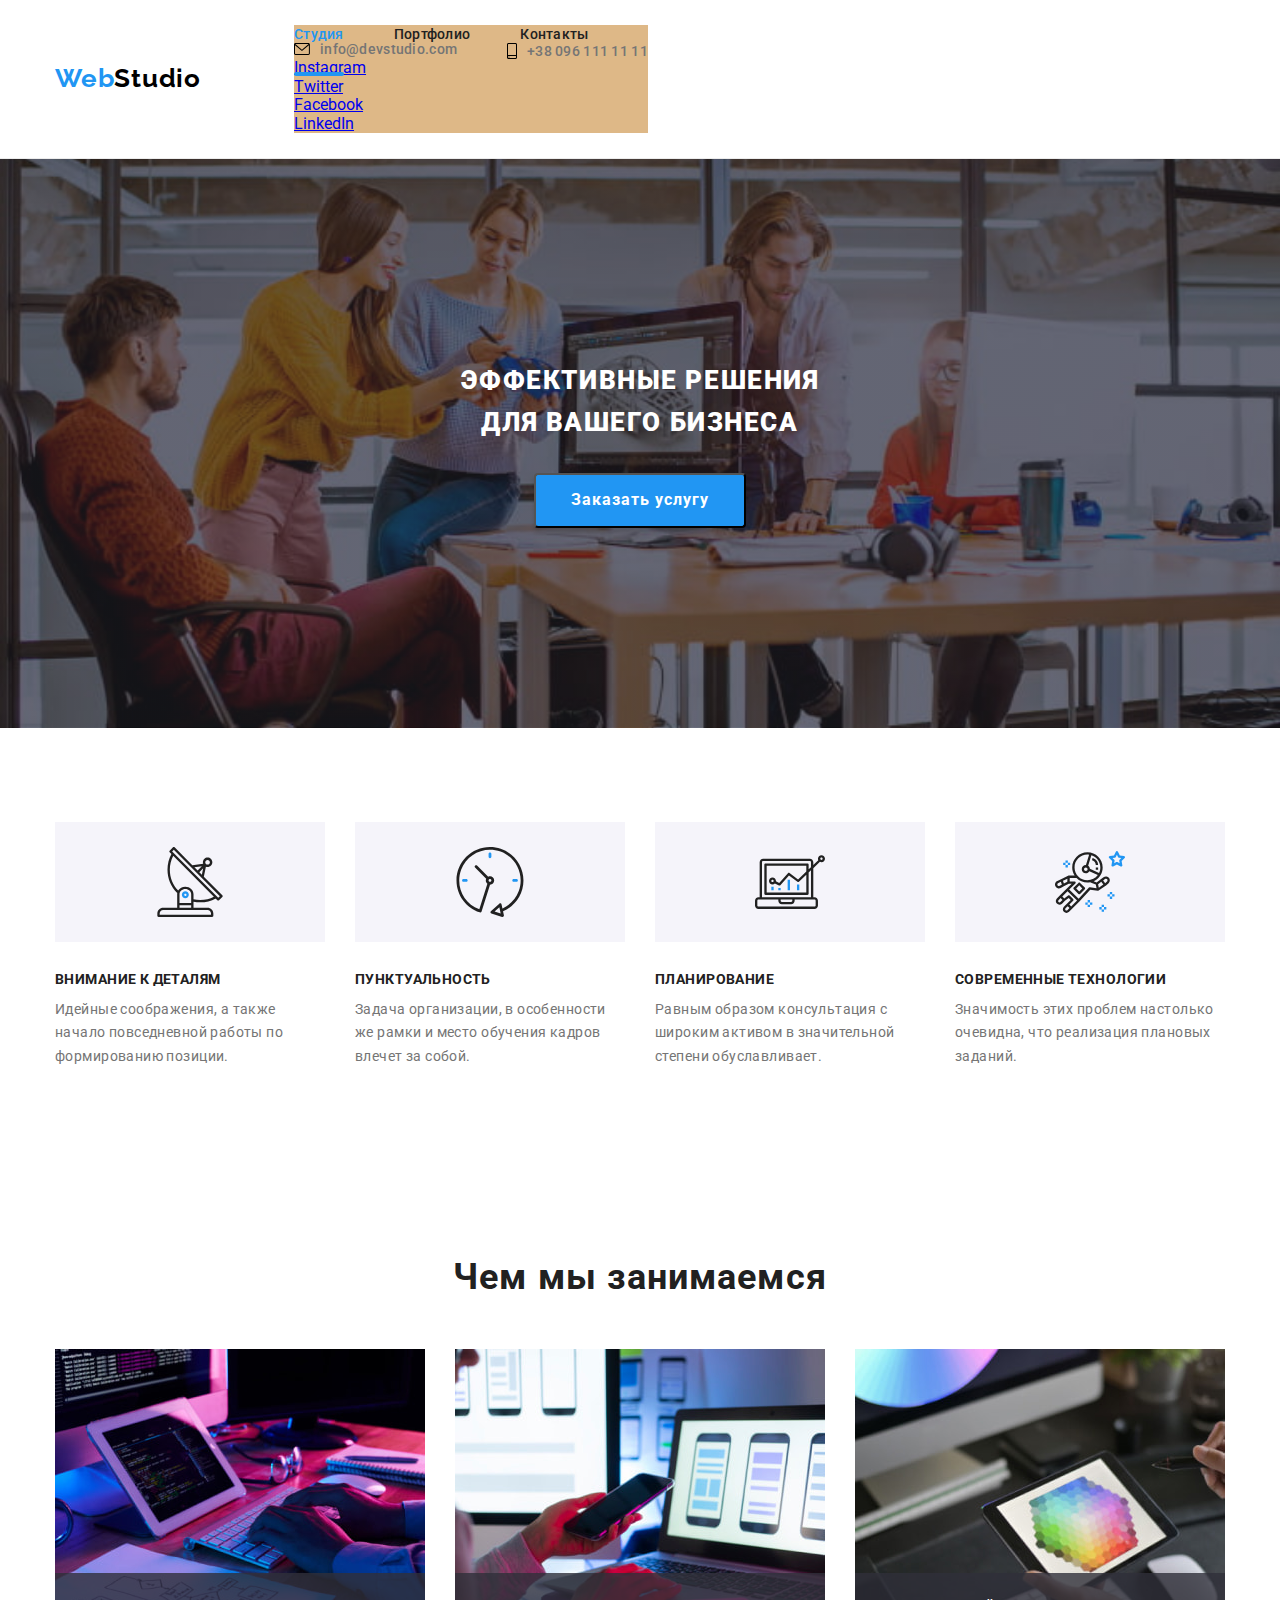
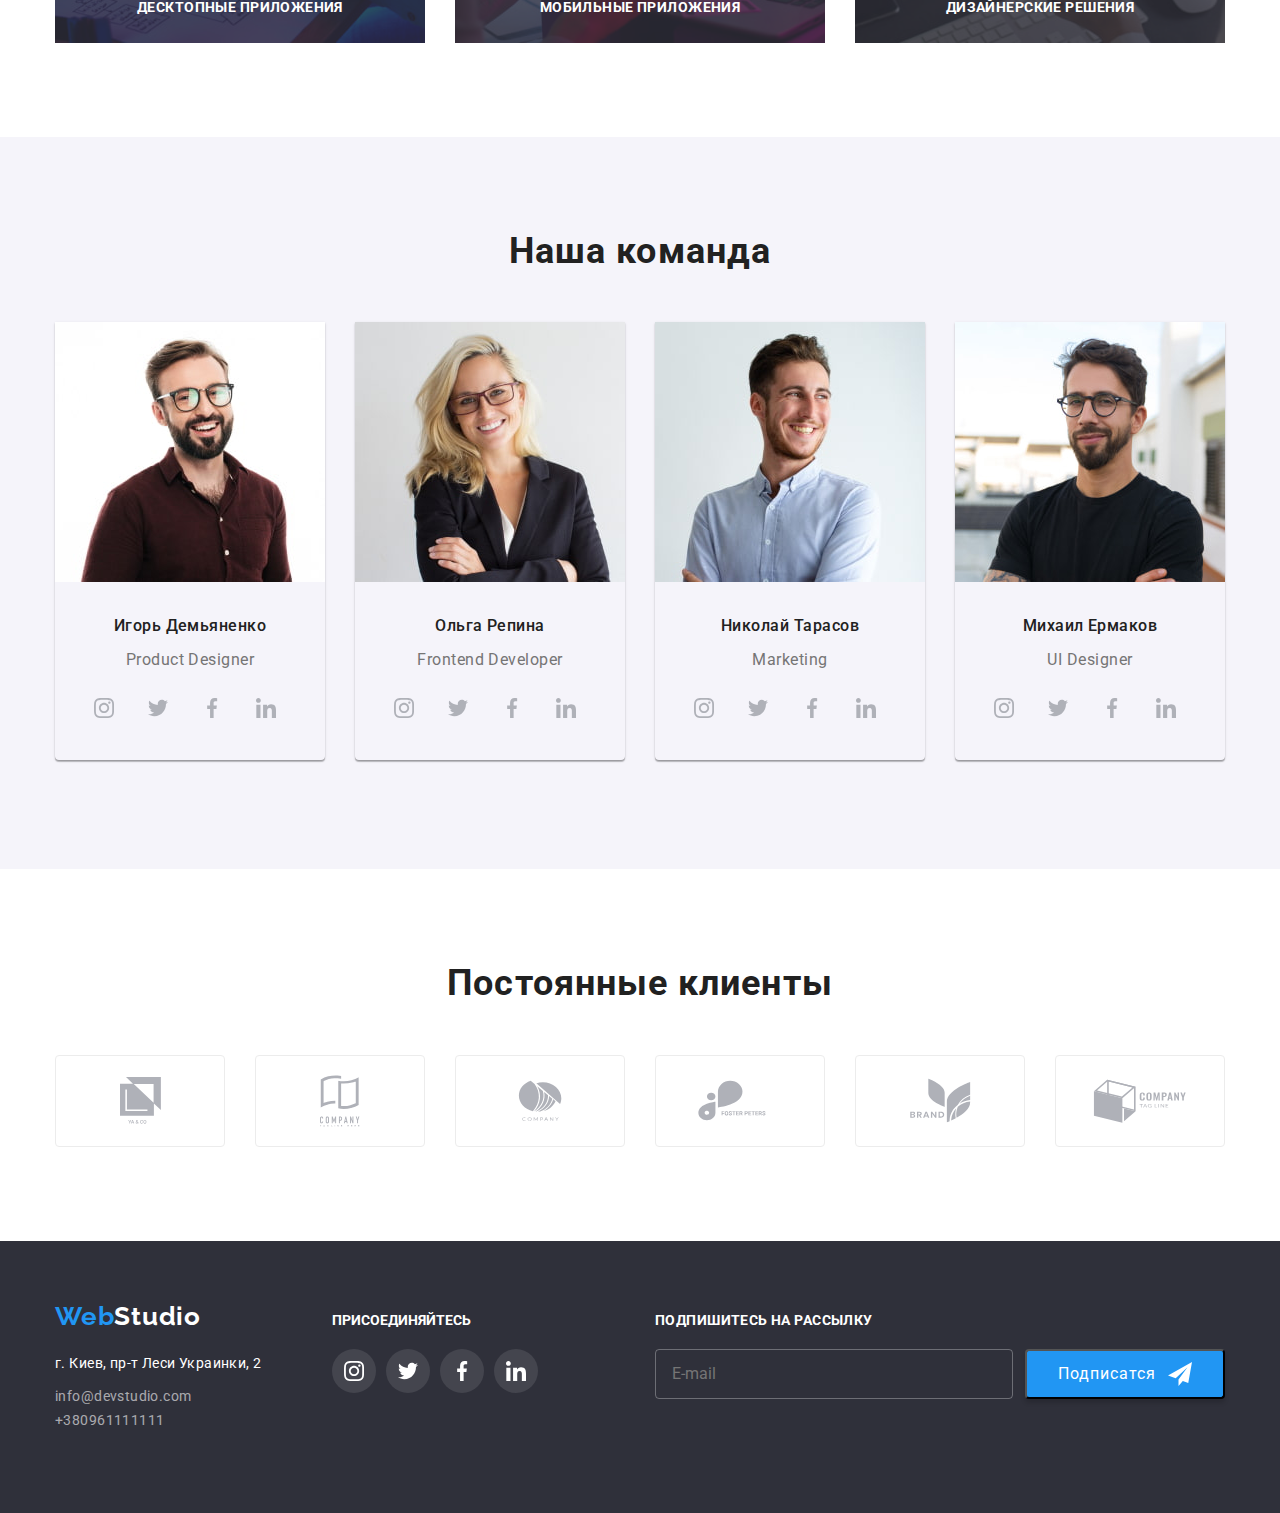
==== commit 23bb48a1: "mobile_menu" ====
--- a/index.html
+++ b/index.html
@@ -16,14 +16,28 @@
     <!-- Page header -->
         <header class="header">
             <div class="header-box">
-                <nav class="header__nav">
+              
                     <a href="/" class="header__link"><span class="header__logo">Web</span>Studio</a> 
+
+
+
+                    <button type="button" class="menu-button is-open" aria-controls="menu-container" aria-expanded="false" data-menu-button>
+                        <svg width="40px" height="40px" aria-label="Переключатель мобильного меню">
+                          <use class="menu-button__icon-menu" href="./images/icons.svg#icon-menu"></use>
+                          <use class="menu-button__icon-cross" href="./images/icons.svg#icon-cross"></use>
+                        </svg>
+                    </button>
+
+                <div class="header__menu is-open" id="menu-container" data-menu>
+                    <nav class="header__nav">
+                        
                     <ul class="navigation list-none">
                         <li class="navigation__item line"><a href="./index.html" class="navigation__link"><span class="navigation__link--active">Студия</span></a></li>
                         <li class="navigation__item"><a href="./portfolio.html" class="navigation__link">Портфолио</a></li>
                         <li class="navigation__item"><a href="" class="navigation__link">Контакты</a></li>
                     </ul>
-                </nav>
+                    </nav>
+                    <div>
                         <ul class="nav-contact list-none">
                             <li class="nav-contact__list">
                                 <a href="mailto:info@devstudio.com" class="nav-contact__link">
@@ -38,6 +52,22 @@
                                     </svg>+38 096 111 11 11</a>
                             </li>
                         </ul>
+                        <ul class="social-network list-none">
+                            <li class="social-network__item">
+                              <a class="social-network__link" lang="en" aria-label="Instagram." href="#">Instagram</a>
+                            </li>
+                            <li class="social-network__item">
+                              <a class="social-network__link" lang="en" aria-label="Twitter." href="#">Twitter</a>
+                            </li>
+                            <li class="social-network__item">
+                              <a class="social-network__link" lang="en" aria-label="Facebook." href="#">Facebook</a>
+                            </li>
+                            <li class="social-network__item">
+                              <a class="social-network__link" lang="en" aria-label="LinkedIn." href="#">LinkedIn</a>
+                            </li>
+                          </ul>
+                    </div>
+                 </div> 
             </div>
         </header>
     <!-- Section-back-ground-title -->
@@ -471,5 +501,6 @@
               
         </footer>
         <script src="./js/modal.js"></script>
+        <script src="./js/menu.js"></script>
 </body>
 </html>--- a/css/main.min.css
+++ b/css/main.min.css
@@ -1,2 +1,2 @@
-:root{--them-colour: #2196f3;--them-colour-two: #2f303a;--text-primary: #212121;--text-primary-second: #757575;--white-theme:#ffffff;--border-them:#f5f4fa;--container-set: 30px}body{font-family:"Roboto";list-style:none}img{display:block;max-width:100%}h1,h2,h3,h4,h5,h6{margin:0}.list-none{list-style:none;margin:0;padding:0}.visually-hidden{position:absolute;clip:rect(0 0 0 0);width:1px;height:1px;margin:-1px}.container{padding:0 15px;margin:0 auto}@media screen and (min-width: 480px){.container{width:480px}}@media screen and (min-width: 768px){.container{width:768px}}@media screen and (min-width: 1200px){.container{width:1200px}}.studio{font-size:26px;line-height:1.19;letter-spacing:0.03em;color:var(--white-theme)}.line{position:relative;display:-webkit-box;display:-webkit-flex;display:-ms-flexbox;display:flex;-webkit-box-align:center;-webkit-align-items:center;-ms-flex-align:center;align-items:center}.line::after{content:"";display:block;bottom:auto;width:100%;height:4px;position:absolute;background:var(--them-colour);-webkit-border-radius:4px;border-radius:4px;margin-top:80px}.header{padding:25px 0;border-bottom:1px solid #ececec}.header-box{display:-webkit-box;display:-webkit-flex;display:-ms-flexbox;display:flex;-webkit-box-align:center;-webkit-align-items:center;-ms-flex-align:center;align-items:center;width:1200px;padding:0 15px;margin:0 auto}.header__nav{display:-webkit-box;display:-webkit-flex;display:-ms-flexbox;display:flex;-webkit-box-align:center;-webkit-align-items:center;-ms-flex-align:center;align-items:center;margin-right:auto}.header__nav a{color:var(--text-primary);text-decoration:none;font-weight:500;-webkit-transition:color 250ms cubic-bezier(0.4, 0, 0.2, 1);-o-transition:color 250ms cubic-bezier(0.4, 0, 0.2, 1);transition:color 250ms cubic-bezier(0.4, 0, 0.2, 1)}.header__link{font-family:Raleway;font-style:normal;font-weight:bold;font-size:26px;line-height:1.2;letter-spacing:0.03em;color:#000000;text-decoration:none;margin-right:93px}.header__logo{color:var(--them-colour)}.navigation{display:-webkit-box;display:-webkit-flex;display:-ms-flexbox;display:flex;margin:0px;padding:0px}.navigation__item{-webkit-transition:background-color 250ms cubic-bezier(0.4, 0, 0.2, 1);-o-transition:background-color 250ms cubic-bezier(0.4, 0, 0.2, 1);transition:background-color 250ms cubic-bezier(0.4, 0, 0.2, 1)}.navigation__item:not(:last-child){margin-right:50px}.navigation__link{font-weight:500;font-size:14px;line-height:1.1px;letter-spacing:0.02em}.navigation__link--active{color:var(--them-colour)}.navigation__link:hover,.navigation__link:focus{color:var(--them-colour)}.nav-contact{display:-webkit-box;display:-webkit-flex;display:-ms-flexbox;display:flex;margin:0px;padding:0px}.nav-contact__list:not(:last-child){margin-right:50px}.nav-contact__link{display:-webkit-box;display:-webkit-flex;display:-ms-flexbox;display:flex;-webkit-box-align:center;-webkit-align-items:center;-ms-flex-align:center;align-items:center;color:var(--text-primary-second);text-decoration:none;font-weight:500;font-size:14px;line-height:1.1px;letter-spacing:0.02em;-webkit-transition:color 250ms cubic-bezier(0.4, 0, 0.2, 1);-o-transition:color 250ms cubic-bezier(0.4, 0, 0.2, 1);transition:color 250ms cubic-bezier(0.4, 0, 0.2, 1)}.nav-contact__link:hover,.nav-contact__link:focus{color:var(--them-colour)}.nav-contact__icon1{-webkit-box-pack:center;-webkit-justify-content:center;-ms-flex-pack:center;justify-content:center;-webkit-box-align:center;-webkit-align-items:center;-ms-flex-align:center;align-items:center;margin-right:10px;width:16px;height:12px}.nav-contact__link:hover .nav-contact__icon1,.nav-contact__link:focus .nav-contact__icon1{fill:var(--them-colour);-webkit-transition:fill 250ms cubic-bezier(0.4, 0, 0.2, 1);-o-transition:fill 250ms cubic-bezier(0.4, 0, 0.2, 1);transition:fill 250ms cubic-bezier(0.4, 0, 0.2, 1)}.nav-contact__icon2{-webkit-box-pack:center;-webkit-justify-content:center;-ms-flex-pack:center;justify-content:center;-webkit-box-align:center;-webkit-align-items:center;-ms-flex-align:center;align-items:center;margin-right:10px;width:10px;height:16px}.nav-contact__link:hover .nav-contact__icon2,.nav-contact__link:focus .nav-contact__icon2{fill:var(--them-colour);-webkit-transition:fill 250ms cubic-bezier(0.4, 0, 0.2, 1);-o-transition:fill 250ms cubic-bezier(0.4, 0, 0.2, 1);transition:fill 250ms cubic-bezier(0.4, 0, 0.2, 1)}.section-hero{background:var(--them-colour-two);padding:118px 0;min-width:100%;margin-left:auto;margin-right:auto;background-image:-webkit-gradient(linear, left top, right top, from(rgba(47,48,58,0.4)), to(rgba(47,48,58,0.4))),url("../images/img-bgd.jpg");background-image:-webkit-linear-gradient(left, rgba(47,48,58,0.4), rgba(47,48,58,0.4)),url("../images/img-bgd.jpg");background-image:-o-linear-gradient(left, rgba(47,48,58,0.4), rgba(47,48,58,0.4)),url("../images/img-bgd.jpg");background-image:linear-gradient(to right, rgba(47,48,58,0.4), rgba(47,48,58,0.4)),url("../images/img-bgd.jpg");background-position:center;-webkit-background-size:cover;background-size:cover;background-repeat:no-repeat}@media (min-device-pixel-ratio: 2), (-webkit-min-device-pixel-ratio: 2), (-o-min-device-pixel-ratio: 2/1), (min-resolution: 192dpi), (min-resolution: 2dppx){.section-hero{background-image:-webkit-gradient(linear, left top, right top, from(rgba(47,48,58,0.4)), to(rgba(47,48,58,0.4))),url("../images/mobile/hero-mobile@2x.jpg");background-image:-webkit-linear-gradient(left, rgba(47,48,58,0.4), rgba(47,48,58,0.4)),url("../images/mobile/hero-mobile@2x.jpg");background-image:-o-linear-gradient(left, rgba(47,48,58,0.4), rgba(47,48,58,0.4)),url("../images/mobile/hero-mobile@2x.jpg");background-image:linear-gradient(to right, rgba(47,48,58,0.4), rgba(47,48,58,0.4)),url("../images/mobile/hero-mobile@2x.jpg")}}@media screen and (min-width: 768px){.section-hero{min-width:100%;padding:118px 204px;background-image:-webkit-gradient(linear, left top, right top, from(rgba(47,48,58,0.4)), to(rgba(47,48,58,0.4))),url("../images/tablet/hero-tablet.jpg");background-image:-webkit-linear-gradient(left, rgba(47,48,58,0.4), rgba(47,48,58,0.4)),url("../images/tablet/hero-tablet.jpg");background-image:-o-linear-gradient(left, rgba(47,48,58,0.4), rgba(47,48,58,0.4)),url("../images/tablet/hero-tablet.jpg");background-image:linear-gradient(to right, rgba(47,48,58,0.4), rgba(47,48,58,0.4)),url("../images/tablet/hero-tablet.jpg")}}@media screen and (min-width: 768px) and (min-device-pixel-ratio: 2), screen and (min-width: 768px) and (-webkit-min-device-pixel-ratio: 2), screen and (min-width: 768px) and (-o-min-device-pixel-ratio: 2/1), screen and (min-width: 768px) and (min-resolution: 192dpi), screen and (min-width: 768px) and (min-resolution: 2dppx){.section-hero{background-image:-webkit-gradient(linear, left top, right top, from(rgba(47,48,58,0.4)), to(rgba(47,48,58,0.4))),url("/images/tablet/hero-tablet@2x.jpg");background-image:-webkit-linear-gradient(left, rgba(47,48,58,0.4), rgba(47,48,58,0.4)),url("/images/tablet/hero-tablet@2x.jpg");background-image:-o-linear-gradient(left, rgba(47,48,58,0.4), rgba(47,48,58,0.4)),url("/images/tablet/hero-tablet@2x.jpg");background-image:linear-gradient(to right, rgba(47,48,58,0.4), rgba(47,48,58,0.4)),url("/images/tablet/hero-tablet@2x.jpg")}}@media screen and (min-width: 1200px){.section-hero{padding-top:200px;height:600px}}.section-hero__header{margin-bottom:30px;margin-left:auto;margin-right:auto;max-width:360px;color:#fff;font-weight:900;font-size:26px;line-height:1.62;letter-spacing:.06em;text-transform:uppercase;text-align:center}.section-hero>h1 .footer-background{background:var(--them-colour-two);width:1600px;height:252px}.backdrop.is-hidden{visibility:hidden;opacity:0;pointer-events:none}.backdrop{position:fixed;width:100%;height:100%;left:0px;top:0px;z-index:2;-webkit-transition:opacity 350ms cubic-bezier(0.4, 0, 0.2, 1);-o-transition:opacity 350ms cubic-bezier(0.4, 0, 0.2, 1);transition:opacity 350ms cubic-bezier(0.4, 0, 0.2, 1);background:rgba(0,0,0,0.2)}@media screen and (min-width: 480px){.backdrop{padding:15px;overflow-y:scroll}}.modal{position:relative;top:50%;left:50%;-webkit-transform:translate(-50%, -50%);-ms-transform:translate(-50%, -50%);transform:translate(-50%, -50%);margin:0 auto;background:var(--white-theme);-webkit-box-shadow:0px 1px 3px rgba(0,0,0,0.12),0px 1px 1px rgba(0,0,0,0.14),0px 2px 1px rgba(0,0,0,0.2);box-shadow:0px 1px 3px rgba(0,0,0,0.12),0px 1px 1px rgba(0,0,0,0.14),0px 2px 1px rgba(0,0,0,0.2);-webkit-border-radius:4px;border-radius:4px;-webkit-transition:opacity 2s linear;-o-transition:opacity 2s linear;transition:opacity 2s linear;padding:40px}@media screen and (min-width: 768px){.modal{position:absolute;width:450px}}.modal__head{display:block;font-size:20px;line-height:1.1;text-align:center;letter-spacing:0.03em;margin-bottom:12px;color:var(--text-primary)}.modal-form__box{display:block;position:relative;font-size:12px;line-height:1.16;margin-bottom:10px;letter-spacing:0.01em;color:var(--text-primary-second)}.modal-form__line,.modal-form__text{width:100%;height:40px;margin-top:4px;border:1px solid rgba(33,33,33,0.2);-webkit-box-sizing:border-box;box-sizing:border-box;-webkit-border-radius:4px;border-radius:4px;padding:0 10px 0 42px;-webkit-transition:0.3s linear border;-o-transition:0.3s linear border;transition:0.3s linear border}.modal-form__line:focus{outline:none;border:1px solid var(--them-colour)}.modal-form__icon{display:block;position:absolute;top:50%;left:10px;-webkit-transition:0.3s fill linear;-o-transition:0.3s fill linear;transition:0.3s fill linear}.modal-form__line:focus+.modal-form__icon{fill:var(--them-colour)}.modal-form__text{font-family:inherit;resize:none;height:120px;padding:12px 16px;margin-bottom:10px}.modal-form__text:focus{outline:none;border:1px solid var(--them-colour)}.modal-form__text::-webkit-input-placeholder{color:rgba(117,117,117,0.5)}.modal-form__text:-ms-input-placeholder{color:rgba(117,117,117,0.5)}.modal-form__text::-ms-input-placeholder{color:rgba(117,117,117,0.5)}.modal-form__text::placeholder{color:rgba(117,117,117,0.5)}.modal-form__svg{fill:var(--white-theme);margin-left:1px}.policy,.modal-form__svg{display:-webkit-box;display:-webkit-flex;display:-ms-flexbox;display:flex;-webkit-box-align:center;-webkit-align-items:center;-ms-flex-align:center;align-items:center;font-size:14px;color:var(--text-primary-second)}.policy a{color:var(--them-colour)}.modal-form__checkbox{position:absolute;clip:rect(0 0 0 0);width:1px;height:1px;border:0px;padding:0px;margin:-1px;overflow:hidden}.modal-form__checkbox:checked ~ .policy::before{border:0px;background-color:var(--them-colour);background-repeat:no-repeat;background-position:center;-webkit-background-size:contain;background-size:contain}.modal-form__checkbox:focus ~ .policy::before{border-color:var(--them-colour);-webkit-transition:border-color 350ms cubic-bezier(0.4, 0, 0.2, 1);-o-transition:border-color 350ms cubic-bezier(0.4, 0, 0.2, 1);transition:border-color 350ms cubic-bezier(0.4, 0, 0.2, 1)}.policy::before{content:"";height:16px;width:16px;border:1px solid var(--text-primary);-webkit-border-radius:2px;border-radius:2px;margin-right:7px}.modal-form__check{display:block;position:fixed}.policy__link{margin-left:5px}.about-work{-webkit-box-align:center;-webkit-align-items:center;-ms-flex-align:center;align-items:center;padding-top:60px;padding-bottom:60px}@media screen and (min-width: 1200px){.about-work{padding-top:94px;padding-bottom:94px}}@media screen and (min-width: 768px){.skills{display:-webkit-box;display:-webkit-flex;display:-ms-flexbox;display:flex;-webkit-flex-wrap:wrap;-ms-flex-wrap:wrap;flex-wrap:wrap;margin:-15px}}.skills__card{margin:0}@media screen and (min-width: 480px){.skills__card{width:100%;margin-bottom:30px}}@media screen and (min-width: 768px){.skills__card{width:354px;margin:15px;-webkit-box-pack:center;-webkit-justify-content:center;-ms-flex-pack:center;justify-content:center}}@media screen and (min-width: 1200px){.skills__card{width:270px}}.skills__picture{width:100%;height:120px;background-color:var(--border-them);-webkit-box-pack:center;-webkit-justify-content:center;-ms-flex-pack:center;justify-content:center;-webkit-box-align:center;-webkit-align-items:center;-ms-flex-align:center;align-items:center;display:-webkit-box;display:-webkit-flex;display:-ms-flexbox;display:flex;margin-bottom:30px}.skills__meta{font-weight:bold;font-size:14px;line-height:1.14;letter-spacing:0.03em;text-transform:uppercase;margin-bottom:10px;color:var(--text-primary);text-align:center}@media screen and (min-width: 768px){.skills__meta{text-align:inherit}}.skills__description{font-weight:normal;font-size:14px;line-height:1.7;letter-spacing:0.03em;color:var(--text-primary-second);margin:0px}.specificity{padding-top:94px;padding-bottom:94px}@media screen and (max-width: 1199px){.specificity{padding:0px;display:none}}.specificity__head{font-family:Roboto;font-style:normal;font-weight:bold;font-size:36px;line-height:1.16;text-align:center;margin-bottom:50px;letter-spacing:0.03em;color:var(--text-primary)}.specificity__card{display:-webkit-box;display:-webkit-flex;display:-ms-flexbox;display:flex}.specificity__image{position:relative}.specificity__image:not(:last-child){margin-right:30px}.specificity__title{position:absolute;bottom:0;width:100%;height:70px;display:-webkit-box;display:-webkit-flex;display:-ms-flexbox;display:flex;-webkit-box-align:center;-webkit-align-items:center;-ms-flex-align:center;align-items:center;-webkit-box-pack:center;-webkit-justify-content:center;-ms-flex-pack:center;justify-content:center;color:var(--white-theme);background:rgba(47,48,58,0.8);font-weight:700;font-size:14px;line-height:1.14;letter-spacing:0.03em;text-transform:uppercase}.team{padding-top:60px;padding-bottom:60px;background-color:var(--border-them)}@media screen and (min-width: 1200px){.team{padding-top:94px;padding-bottom:94px}}.team__head{font-family:Roboto;font-style:normal;font-weight:bold;font-size:36px;line-height:1.16;text-align:center;margin-bottom:30px;letter-spacing:0.03em;color:var(--text-primary)}@media screen and (min-width: 1200px){.team__head{margin-bottom:50px}}.user-description__name{font-weight:500;font-size:16px;line-height:1.8;text-align:center;letter-spacing:0.03em;color:var(--text-primary);margin-top:0px}.user-description__profession{font-size:16px;line-height:1.18;text-align:center;letter-spacing:0.03em;margin:0px 0px;color:var(--text-primary-second);margin-bottom:16px}@media screen and (min-width: 768px){.card-workers{margin:-15px;display:-webkit-box;display:-webkit-flex;display:-ms-flexbox;display:flex;-webkit-flex-wrap:wrap;-ms-flex-wrap:wrap;flex-wrap:wrap}}@media screen and (min-width: 1200px){.card-workers{display:-webkit-box;display:-webkit-flex;display:-ms-flexbox;display:flex}}.user-description__name{margin-bottom:10px}.card-workers__box{-webkit-box-shadow:0px 1px 3px rgba(0,0,0,0.12),0px 1px 1px rgba(0,0,0,0.14),0px 2px 1px rgba(0,0,0,0.2);box-shadow:0px 1px 3px rgba(0,0,0,0.12),0px 1px 1px rgba(0,0,0,0.14),0px 2px 1px rgba(0,0,0,0.2);-webkit-border-radius:0px 0px 4px 4px;border-radius:0px 0px 4px 4px;background-color:var(--primary-background-color)}.card-workers__box:not(:last-child){margin-bottom:30px}@media screen and (min-width: 768px){.card-workers__box{width:-webkit-calc((100% - 4 * 15px) / 2);width:calc((100% - 4 * 15px) / 2);margin:15px;margin-bottom:30px}}@media screen and (min-width: 1200px){.card-workers__box{width:270px}}.user-description{padding:30px 0px 30px 0px}.social-box__svg{fill:#afb1b8;-webkit-transition:fill 250ms cubic-bezier(0.4, 0, 0.2, 1);-o-transition:fill 250ms cubic-bezier(0.4, 0, 0.2, 1);transition:fill 250ms cubic-bezier(0.4, 0, 0.2, 1)}.social-box__link:hover .social-box__svg,.social-box__link:focus .social-box__svg{fill:var(--white-theme)}.social-box{display:-webkit-box;display:-webkit-flex;display:-ms-flexbox;display:flex;-webkit-box-pack:center;-webkit-justify-content:center;-ms-flex-pack:center;justify-content:center}.social-box__item:last-child{margin-right:0}.social-box__link{-webkit-transition:background-color 250ms cubic-bezier(0.4, 0, 0.2, 1);-o-transition:background-color 250ms cubic-bezier(0.4, 0, 0.2, 1);transition:background-color 250ms cubic-bezier(0.4, 0, 0.2, 1);display:-webkit-box;display:-webkit-flex;display:-ms-flexbox;display:flex;margin-right:10px;width:44px;height:44px;-webkit-box-pack:center;-webkit-justify-content:center;-ms-flex-pack:center;justify-content:center;-webkit-box-align:center;-webkit-align-items:center;-ms-flex-align:center;align-items:center;-webkit-border-radius:50%;border-radius:50%}.social-box__link:hover,.social-box__link:focus{background-color:var(--them-colour)}.clients{padding-top:60px;padding-bottom:60px}@media screen and (min-width: 1200px){.clients{padding-top:94px;padding-bottom:94px}}.clients__head{font-family:Roboto;font-style:normal;font-weight:bold;font-size:36px;line-height:1.16;text-align:center;margin-bottom:30px;letter-spacing:0.03em;color:var(--text-primary)}@media screen and (min-width: 1200px){.clients__head{margin-bottom:50px}}.clients__box{display:-webkit-box;display:-webkit-flex;display:-ms-flexbox;display:flex;-webkit-flex-wrap:wrap;-ms-flex-wrap:wrap;flex-wrap:wrap;-webkit-box-pack:center;-webkit-justify-content:center;-ms-flex-pack:center;justify-content:center;margin:-15px}.clients__card{margin:15px;width:-webkit-calc((100% - 6 * 15px) / 2);width:calc((100% - 6 * 15px) / 2)}@media screen and (min-width: 768px){.clients__card{width:-webkit-calc((100% - 6 * 15px) / 3);width:calc((100% - 6 * 15px) / 3)}}@media screen and (min-width: 1200px){.clients__card{width:170px}}.clients__link{-webkit-transition:border 250ms cubic-bezier(0.4, 0, 0.2, 1);-o-transition:border 250ms cubic-bezier(0.4, 0, 0.2, 1);transition:border 250ms cubic-bezier(0.4, 0, 0.2, 1);height:92px;border:1px solid #ececec;-webkit-border-radius:4px;border-radius:4px;display:-webkit-box;display:-webkit-flex;display:-ms-flexbox;display:flex;-webkit-box-pack:center;-webkit-justify-content:center;-ms-flex-pack:center;justify-content:center;-webkit-box-align:center;-webkit-align-items:center;-ms-flex-align:center;align-items:center}.clients__link:hover,.clients__link:focus{border:1px solid var(--them-colour)}.clients__icon{-webkit-transition:fill 250ms cubic-bezier(0.4, 0, 0.2, 1);-o-transition:fill 250ms cubic-bezier(0.4, 0, 0.2, 1);transition:fill 250ms cubic-bezier(0.4, 0, 0.2, 1)}.clients__link:hover .clients__icon,.clients__link:focus .clients__icon{fill:var(--them-colour)}.clients__icon{fill:#afb1b8}.footer{background:var(--them-colour-two);padding:60px 0;text-decoration:none;padding:60px 0px;display:-webkit-box;display:-webkit-flex;display:-ms-flexbox;display:flex}.footer-box__info{text-align:center;margin-bottom:60px}@media screen and (min-width: 768px){.footer-box__info{margin-bottom:0}}@media screen and (min-width: 1200px){.footer-box__info{margin-right:70px;text-align:left}}.footer-box{display:block}@media screen and (min-width: 768px){.footer-box{display:-webkit-box;display:-webkit-flex;display:-ms-flexbox;display:flex;-webkit-box-align:baseline;-webkit-align-items:baseline;-ms-flex-align:baseline;align-items:baseline;-webkit-flex-wrap:wrap;-ms-flex-wrap:wrap;flex-wrap:wrap;-webkit-justify-content:space-around;-ms-flex-pack:distribute;justify-content:space-around}}.footer-box__second{text-align:center;margin-bottom:60px}@media screen and (min-width: 768px){.footer-box__second{margin-bottom:0}}@media screen and (min-width: 1200px){.footer-box__second{margin-right:70px;text-align:left}}.footer__logo{color:var(--them-colour)}.footer__link{font-family:Raleway;font-style:normal;font-weight:bold;font-size:26px;line-height:1.2;letter-spacing:0.03em;color:#000000;text-decoration:none;display:block;margin-bottom:20px}.footer__street{font-size:14px;line-height:1.7;letter-spacing:0.03em;font-style:normal;color:var(--white-theme);margin:0px 0px;margin-bottom:9px}.footer__contact{font-style:normal;font-size:14px;line-height:1.7;letter-spacing:0.03em;text-decoration:none;color:rgba(255,255,255,0.6)}.footer__contact:not(:last-child){margin-bottom:9px}.footer-form__label{text-align:center;font-size:14px;line-height:1.14;letter-spacing:0.03em;text-transform:uppercase;margin-bottom:20px;color:var(--white-theme)}@media screen and (min-width: 1200px){.footer-form__label{text-align:left}}@media screen and (min-width: 768px){.footer-form{margin-top:60px}}@media screen and (min-width: 1200px){.footer-form{margin-top:0;margin-left:auto}}@media screen and (min-width: 1200px){.footer-form__email{display:-webkit-box;display:-webkit-flex;display:-ms-flexbox;display:flex}}.footer-form__email::-webkit-input-placeholder{color:rgba(255,255,255,0.6)}.footer-form__email:-ms-input-placeholder{color:rgba(255,255,255,0.6)}.footer-form__email::-ms-input-placeholder{color:rgba(255,255,255,0.6)}.footer-form__email::placeholder{color:rgba(255,255,255,0.6)}.footer-form__input{width:100%;height:50px;background-color:#ffffff00;border:1px solid rgba(255,255,255,0.3);-webkit-box-sizing:border-box;box-sizing:border-box;-webkit-border-radius:4px;border-radius:4px;padding-left:16px}@media screen and (min-width: 768px){.footer-form__input{width:450px}}@media screen and (min-width: 1200px){.footer-form__input{margin-right:12px;margin-bottom:0;width:358px}}.form-button__svg{margin-left:12px}.connect{margin-bottom:60px}.connect__titles{margin-bottom:20px;color:var(--white-theme);font-weight:700;font-size:14px;line-height:1.14;text-transform:uppercase}@media screen and (min-width: 480px){.connect__titles{text-align:center}}@media screen and (min-width: 1200px){.connect__titles{text-align:left}}.connect__list{display:-webkit-box;display:-webkit-flex;display:-ms-flexbox;display:flex;-webkit-box-pack:center;-webkit-justify-content:center;-ms-flex-pack:center;justify-content:center}.connect__item:last-child{margin-right:0}.connect__link{-webkit-transition:background-color 250ms cubic-bezier(0.4, 0, 0.2, 1);-o-transition:background-color 250ms cubic-bezier(0.4, 0, 0.2, 1);transition:background-color 250ms cubic-bezier(0.4, 0, 0.2, 1);display:-webkit-box;display:-webkit-flex;display:-ms-flexbox;display:flex;width:44px;height:44px;margin-right:10px;-webkit-border-radius:50%;border-radius:50%;-webkit-box-align:center;-webkit-align-items:center;-ms-flex-align:center;align-items:center;-webkit-box-pack:center;-webkit-justify-content:center;-ms-flex-pack:center;justify-content:center;background-color:rgba(255,255,255,0.1)}.connect__link:hover,.connect__link:focus{background-color:var(--them-colour)}.connect__svg{-webkit-transition:fill 250ms lcubic-bezier(0.4, 0, 0.2, 1);-o-transition:fill 250ms lcubic-bezier(0.4, 0, 0.2, 1);transition:fill 250ms lcubic-bezier(0.4, 0, 0.2, 1);width:20px;fill:var(--white-theme)}.section-hero__button{background:var(--them-colour);-webkit-box-shadow:0px 4px 4px rgba(0,0,0,0.15);box-shadow:0px 4px 4px rgba(0,0,0,0.15);-webkit-border-radius:4px;border-radius:4px;font-weight:bold;font-size:16px;line-height:1.9;cursor:pointer;padding:10px 35px 10px 35px;-webkit-box-align:center;-webkit-align-items:center;-ms-flex-align:center;align-items:center;text-align:center;letter-spacing:0.06em;margin:0 auto;display:-webkit-box;display:-webkit-flex;display:-ms-flexbox;display:flex;color:var(--white-theme)}.modal--close{position:absolute;cursor:pointer;width:30px;height:30px;-webkit-border-radius:50%;border-radius:50%;background:var(--white-theme);border:1px solid grey;top:8px;right:8px;font-size:1.4em;-webkit-transition:0.3s linear color;-o-transition:0.3s linear color;transition:0.3s linear color;display:-webkit-box;display:-webkit-flex;display:-ms-flexbox;display:flex;-webkit-box-pack:center;-webkit-justify-content:center;-ms-flex-pack:center;justify-content:center}.modal--close:hover,.modal--close:focus{color:var(--them-colour)}.policy__btn{display:block;-webkit-box-align:center;-webkit-align-items:center;-ms-flex-align:center;align-items:center;text-align:center;letter-spacing:0.06em;cursor:pointer;margin:0 auto;margin-top:30px;padding:10px 55px 10px 56px;color:var(--white-theme);background:#188ce8;-webkit-box-shadow:0px 4px 4px rgba(0,0,0,0.15);box-shadow:0px 4px 4px rgba(0,0,0,0.15);-webkit-border-radius:4px;border-radius:4px}.button__set--li{margin-bottom:15px}.button__set--active{-webkit-border-radius:4px;border-radius:4px;border-color:var(--border-them);padding:6px 22px;font-weight:500;font-size:16px;line-height:1.62;text-align:center;color:var(--text-primary);background-color:var(--border-them);cursor:pointer;-webkit-transition:color 250ms cubic-bezier(0.4, 0, 0.2, 1),background-color 250ms cubic-bezier(0.4, 0, 0.2, 1),-webkit-box-shadow 250ms cubic-bezier(0.4, 0, 0.2, 1);transition:color 250ms cubic-bezier(0.4, 0, 0.2, 1),background-color 250ms cubic-bezier(0.4, 0, 0.2, 1),-webkit-box-shadow 250ms cubic-bezier(0.4, 0, 0.2, 1);-o-transition:color 250ms cubic-bezier(0.4, 0, 0.2, 1),background-color 250ms cubic-bezier(0.4, 0, 0.2, 1),box-shadow 250ms cubic-bezier(0.4, 0, 0.2, 1);transition:color 250ms cubic-bezier(0.4, 0, 0.2, 1),background-color 250ms cubic-bezier(0.4, 0, 0.2, 1),box-shadow 250ms cubic-bezier(0.4, 0, 0.2, 1);transition:color 250ms cubic-bezier(0.4, 0, 0.2, 1),background-color 250ms cubic-bezier(0.4, 0, 0.2, 1),box-shadow 250ms cubic-bezier(0.4, 0, 0.2, 1),-webkit-box-shadow 250ms cubic-bezier(0.4, 0, 0.2, 1)}.button__set--active:hover,.button__set--active:focus{text-decoration:none;color:var(--white-theme);-webkit-box-shadow:0px 3px 1px rgba(0,0,0,0.1),0px 1px 2px rgba(0,0,0,0.08),0px 2px 2px rgba(0,0,0,0.12);box-shadow:0px 3px 1px rgba(0,0,0,0.1),0px 1px 2px rgba(0,0,0,0.08),0px 2px 2px rgba(0,0,0,0.12)}.button__set--active:hover,.button__set--active:focus{background:var(--them-colour);-webkit-border-radius:4px;border-radius:4px;border-color:var(--border-them)}.button__set:not(:last-child) .button__set--active{margin-right:8px}.button__set{display:-webkit-box;display:-webkit-flex;display:-ms-flexbox;display:flex;margin-bottom:50px;-webkit-flex-wrap:wrap;-ms-flex-wrap:wrap;flex-wrap:wrap}@media screen and (min-width: 768px){.button__set{-webkit-box-pack:center;-webkit-justify-content:center;-ms-flex-pack:center;justify-content:center}}.form-button{cursor:pointer;width:200px;height:50px;font-size:16px;line-height:1.9;display:-webkit-box;display:-webkit-flex;display:-ms-flexbox;display:flex;-webkit-box-align:center;-webkit-align-items:center;-ms-flex-align:center;align-items:center;text-align:center;letter-spacing:0.06em;margin-left:12px;color:var(--white-theme);-webkit-box-pack:center;-webkit-justify-content:center;-ms-flex-pack:center;justify-content:center;background:var(--them-colour);-webkit-box-shadow:0px 4px 4px rgba(0,0,0,0.15);box-shadow:0px 4px 4px rgba(0,0,0,0.15);-webkit-border-radius:4px;border-radius:4px}@media screen and (min-width: 480px){.form-button{margin-top:20px;margin-left:auto;margin-right:auto}}@media screen and (min-width: 1200px){.form-button{margin-top:0px}}.button{padding-top:60px;padding-bottom:60px}@media screen and (min-width: 1200px){.button{padding-top:94px;padding-bottom:94px}}.card-set{-webkit-box-align:center;-webkit-align-items:center;-ms-flex-align:center;align-items:center;-webkit-flex-wrap:wrap;-ms-flex-wrap:wrap;flex-wrap:wrap;padding:0px;margin:0px}@media screen and (min-width: 768px){.card-set{display:-webkit-box;display:-webkit-flex;display:-ms-flexbox;display:flex}}@media screen and (min-width: 1200px){.card-set{margin-top:-webkit-calc(-1 * var(--container-set));margin-top:calc(-1 * var(--container-set));margin-left:-webkit-calc(-1 * var(--container-set));margin-left:calc(-1 * var(--container-set))}}@media screen and (min-width: 768px){.card-set>.card-set__item{-webkit-flex-basis:-webkit-calc(100% / 2 - var(--container-set));-ms-flex-preferred-size:calc(100% / 2 - var(--container-set));flex-basis:calc(100% / 2 - var(--container-set));margin-left:var(--container-set);margin-top:var(--container-set)}}@media screen and (min-width: 1200px){.card-set>.card-set__item{-webkit-flex-basis:-webkit-calc(100% / 3 - var(--container-set));-ms-flex-preferred-size:calc(100% / 3 - var(--container-set));flex-basis:calc(100% / 3 - var(--container-set));margin-left:var(--container-set);margin-top:var(--container-set)}}.card-set__item a{-webkit-transition:-webkit-box-shadow 250ms cubic-bezier(0.4, 0, 0.2, 1);transition:-webkit-box-shadow 250ms cubic-bezier(0.4, 0, 0.2, 1);-o-transition:box-shadow 250ms cubic-bezier(0.4, 0, 0.2, 1);transition:box-shadow 250ms cubic-bezier(0.4, 0, 0.2, 1);transition:box-shadow 250ms cubic-bezier(0.4, 0, 0.2, 1), -webkit-box-shadow 250ms cubic-bezier(0.4, 0, 0.2, 1)}.text-box{position:relative;padding:20px 24px 20px 24px;background:var(--white-theme);border:1px solid #eeeeee;-webkit-box-sizing:border-box;box-sizing:border-box}.product{position:relative;overflow:hidden}.card-set__link{overflow:hidden;cursor:pointer;display:block;text-decoration:none}.card-set__link:hover,.card-set__link:focus{-webkit-box-shadow:0px 1px 1px rgba(0,0,0,0.12),0px 4px 4px rgba(0,0,0,0.06),1px 4px 6px rgba(0,0,0,0.16);box-shadow:0px 1px 1px rgba(0,0,0,0.12),0px 4px 4px rgba(0,0,0,0.06),1px 4px 6px rgba(0,0,0,0.16)}.product__text{position:absolute;margin:0 auto;top:0;left:0;width:100%;height:100%;color:var(--white-theme);font-size:18px;line-height:1.56;letter-spacing:0.03em;background:rgba(33,150,243,0.9);padding:63px 24px;-webkit-transform:translateY(100%);-ms-transform:translateY(100%);transform:translateY(100%);-webkit-transition:-webkit-transform 250ms cubic-bezier(0.4, 0, 0.2, 1);transition:-webkit-transform 250ms cubic-bezier(0.4, 0, 0.2, 1);-o-transition:transform 250ms cubic-bezier(0.4, 0, 0.2, 1);transition:transform 250ms cubic-bezier(0.4, 0, 0.2, 1);transition:transform 250ms cubic-bezier(0.4, 0, 0.2, 1), -webkit-transform 250ms cubic-bezier(0.4, 0, 0.2, 1)}.card-set__link:hover .product__text,.card-set__link:focus .product__text{-webkit-transform:translateY(0);-ms-transform:translateY(0);transform:translateY(0)}.text-box__name{font-size:18px;line-height:2;letter-spacing:0.06em;color:var(--text-primary);margin-bottom:4px}@media screen and (min-width: 768px) and (max-width: 1199px){.text-box__name{letter-spacing:normal}}.text-box__meta{font-size:16px;line-height:1.87;letter-spacing:0.03em;color:var(--text-primary-second);margin:0px}
+:root{--them-colour: #2196f3;--them-colour-two: #2f303a;--text-primary: #212121;--text-primary-second: #757575;--white-theme:#ffffff;--border-them:#f5f4fa;--container-set: 30px}body{font-family:"Roboto";list-style:none}img{display:block;max-width:100%}h1,h2,h3,h4,h5,h6{margin:0}.list-none{list-style:none;margin:0;padding:0}.visually-hidden{position:absolute;clip:rect(0 0 0 0);width:1px;height:1px;margin:-1px}.container{padding:0 15px;margin:0 auto}@media screen and (min-width: 480px){.container{width:480px}}@media screen and (min-width: 768px){.container{width:768px}}@media screen and (min-width: 1200px){.container{width:1200px}}.studio{font-size:26px;line-height:1.19;letter-spacing:0.03em;color:var(--white-theme)}.line{position:relative;display:-webkit-box;display:-webkit-flex;display:-ms-flexbox;display:flex;-webkit-box-align:center;-webkit-align-items:center;-ms-flex-align:center;align-items:center}.line::after{content:"";display:block;bottom:auto;width:100%;height:4px;position:absolute;background:var(--them-colour);-webkit-border-radius:4px;border-radius:4px;margin-top:80px}.header{position:relative;padding:25px 0;border-bottom:1px solid #ececec}.menu-button .menu-button__icon-cross{display:none}.menu-button.is-open .menu-button__icon-cross{display:block}.menu-button.is-open .menu-button__icon-menu{display:none}@media screen and (min-width: 767px){.menu-button{display:none}}.header__menu{background-color:burlywood}.header__menu.is-open{display:block}@media screen and (max-width: 767px){.header__menu.is-open{display:none;position:absolute;top:100%;left:0;width:100%;height:796px}}.header-box{display:-webkit-box;display:-webkit-flex;display:-ms-flexbox;display:flex;-webkit-box-align:center;-webkit-align-items:center;-ms-flex-align:center;align-items:center;width:1200px;padding:0 15px;margin:0 auto}@media screen and (min-width: 480px){.header-box{width:480px}}@media screen and (min-width: 768px){.header-box{width:768px}}@media screen and (min-width: 1200px){.header-box{width:1200px}}.header__nav{display:-webkit-box;display:-webkit-flex;display:-ms-flexbox;display:flex;-webkit-box-align:center;-webkit-align-items:center;-ms-flex-align:center;align-items:center;margin-right:auto}.header__nav a{color:var(--text-primary);text-decoration:none;font-weight:500;-webkit-transition:color 250ms cubic-bezier(0.4, 0, 0.2, 1);-o-transition:color 250ms cubic-bezier(0.4, 0, 0.2, 1);transition:color 250ms cubic-bezier(0.4, 0, 0.2, 1)}.header__link{font-family:Raleway;font-style:normal;font-weight:bold;font-size:26px;line-height:1.2;letter-spacing:0.03em;color:#000000;text-decoration:none;margin-right:93px}.header__logo{color:var(--them-colour)}.navigation{margin:0px;padding:0px}@media screen and (max-width: 767px){.navigation{display:none}}@media screen and (min-width: 768px){.navigation{display:-webkit-box;display:-webkit-flex;display:-ms-flexbox;display:flex}}.navigation__item{-webkit-transition:background-color 250ms cubic-bezier(0.4, 0, 0.2, 1);-o-transition:background-color 250ms cubic-bezier(0.4, 0, 0.2, 1);transition:background-color 250ms cubic-bezier(0.4, 0, 0.2, 1)}.navigation__item:not(:last-child){margin-right:50px}.navigation__link{font-weight:500;font-size:14px;line-height:1.1px;letter-spacing:0.02em}.navigation__link--active{color:var(--them-colour)}.navigation__link:hover,.navigation__link:focus{color:var(--them-colour)}.nav-contact{display:-webkit-box;display:-webkit-flex;display:-ms-flexbox;display:flex;margin:0px;padding:0px}.nav-contact__list:not(:last-child){margin-right:50px}@media screen and (max-width: 768px){.nav-contact__list{display:none}}.nav-contact__link{display:-webkit-box;display:-webkit-flex;display:-ms-flexbox;display:flex;-webkit-box-align:center;-webkit-align-items:center;-ms-flex-align:center;align-items:center;color:var(--text-primary-second);text-decoration:none;font-weight:500;font-size:14px;line-height:1.1px;letter-spacing:0.02em;-webkit-transition:color 250ms cubic-bezier(0.4, 0, 0.2, 1);-o-transition:color 250ms cubic-bezier(0.4, 0, 0.2, 1);transition:color 250ms cubic-bezier(0.4, 0, 0.2, 1)}.nav-contact__link:hover,.nav-contact__link:focus{color:var(--them-colour)}.nav-contact__icon1{-webkit-box-pack:center;-webkit-justify-content:center;-ms-flex-pack:center;justify-content:center;-webkit-box-align:center;-webkit-align-items:center;-ms-flex-align:center;align-items:center;margin-right:10px;width:16px;height:12px}.nav-contact__link:hover .nav-contact__icon1,.nav-contact__link:focus .nav-contact__icon1{fill:var(--them-colour);-webkit-transition:fill 250ms cubic-bezier(0.4, 0, 0.2, 1);-o-transition:fill 250ms cubic-bezier(0.4, 0, 0.2, 1);transition:fill 250ms cubic-bezier(0.4, 0, 0.2, 1)}.nav-contact__icon2{-webkit-box-pack:center;-webkit-justify-content:center;-ms-flex-pack:center;justify-content:center;-webkit-box-align:center;-webkit-align-items:center;-ms-flex-align:center;align-items:center;margin-right:10px;width:10px;height:16px}.nav-contact__link:hover .nav-contact__icon2,.nav-contact__link:focus .nav-contact__icon2{fill:var(--them-colour);-webkit-transition:fill 250ms cubic-bezier(0.4, 0, 0.2, 1);-o-transition:fill 250ms cubic-bezier(0.4, 0, 0.2, 1);transition:fill 250ms cubic-bezier(0.4, 0, 0.2, 1)}.section-hero{background:var(--them-colour-two);padding:118px 0;max-width:1600px;margin-left:auto;margin-right:auto;background-image:-webkit-gradient(linear, left top, right top, from(rgba(47,48,58,0.4)), to(rgba(47,48,58,0.4))),url("../images/img-bgd.jpg");background-image:-webkit-linear-gradient(left, rgba(47,48,58,0.4), rgba(47,48,58,0.4)),url("../images/img-bgd.jpg");background-image:-o-linear-gradient(left, rgba(47,48,58,0.4), rgba(47,48,58,0.4)),url("../images/img-bgd.jpg");background-image:linear-gradient(to right, rgba(47,48,58,0.4), rgba(47,48,58,0.4)),url("../images/img-bgd.jpg");background-position:center;-webkit-background-size:cover;background-size:cover;background-repeat:no-repeat}@media (min-device-pixel-ratio: 2), (-webkit-min-device-pixel-ratio: 2), (-o-min-device-pixel-ratio: 2/1), (min-resolution: 192dpi), (min-resolution: 2dppx){.section-hero{background-image:-webkit-gradient(linear, left top, right top, from(rgba(47,48,58,0.4)), to(rgba(47,48,58,0.4))),url("../images/mobile/hero-mobile@2x.jpg");background-image:-webkit-linear-gradient(left, rgba(47,48,58,0.4), rgba(47,48,58,0.4)),url("../images/mobile/hero-mobile@2x.jpg");background-image:-o-linear-gradient(left, rgba(47,48,58,0.4), rgba(47,48,58,0.4)),url("../images/mobile/hero-mobile@2x.jpg");background-image:linear-gradient(to right, rgba(47,48,58,0.4), rgba(47,48,58,0.4)),url("../images/mobile/hero-mobile@2x.jpg")}}@media screen and (min-width: 768px){.section-hero{padding:200px 0px;background-image:-webkit-gradient(linear, left top, right top, from(rgba(47,48,58,0.4)), to(rgba(47,48,58,0.4))),url("../images/tablet/hero-tablet.jpg");background-image:-webkit-linear-gradient(left, rgba(47,48,58,0.4), rgba(47,48,58,0.4)),url("../images/tablet/hero-tablet.jpg");background-image:-o-linear-gradient(left, rgba(47,48,58,0.4), rgba(47,48,58,0.4)),url("../images/tablet/hero-tablet.jpg");background-image:linear-gradient(to right, rgba(47,48,58,0.4), rgba(47,48,58,0.4)),url("../images/tablet/hero-tablet.jpg")}}@media screen and (min-width: 768px) and (min-device-pixel-ratio: 2), screen and (min-width: 768px) and (-webkit-min-device-pixel-ratio: 2), screen and (min-width: 768px) and (-o-min-device-pixel-ratio: 2/1), screen and (min-width: 768px) and (min-resolution: 192dpi), screen and (min-width: 768px) and (min-resolution: 2dppx){.section-hero{background-image:-webkit-gradient(linear, left top, right top, from(rgba(47,48,58,0.4)), to(rgba(47,48,58,0.4))),url("../images/tablet/hero-tablet@2x.jpg");background-image:-webkit-linear-gradient(left, rgba(47,48,58,0.4), rgba(47,48,58,0.4)),url("../images/tablet/hero-tablet@2x.jpg");background-image:-o-linear-gradient(left, rgba(47,48,58,0.4), rgba(47,48,58,0.4)),url("../images/tablet/hero-tablet@2x.jpg");background-image:linear-gradient(to right, rgba(47,48,58,0.4), rgba(47,48,58,0.4)),url("../images/tablet/hero-tablet@2x.jpg")}}.section-hero__header{margin-bottom:30px;margin-left:auto;margin-right:auto;max-width:360px;color:#fff;font-weight:900;font-size:26px;line-height:1.62;letter-spacing:.06em;text-transform:uppercase;text-align:center}.section-hero>h1 .footer-background{background:var(--them-colour-two);width:1600px;height:252px}.backdrop.is-hidden{visibility:hidden;opacity:0;pointer-events:none}.backdrop{position:fixed;width:100%;height:100%;left:0px;top:0px;padding:15px;overflow-y:scroll;z-index:2;-webkit-transition:opacity 350ms cubic-bezier(0.4, 0, 0.2, 1);-o-transition:opacity 350ms cubic-bezier(0.4, 0, 0.2, 1);transition:opacity 350ms cubic-bezier(0.4, 0, 0.2, 1);background:rgba(0,0,0,0.2)}.modal{position:relative;top:50%;left:50%;-webkit-transform:translate(-50%, -50%);-ms-transform:translate(-50%, -50%);transform:translate(-50%, -50%);margin:0 auto;background:var(--white-theme);-webkit-box-shadow:0px 1px 3px rgba(0,0,0,0.12),0px 1px 1px rgba(0,0,0,0.14),0px 2px 1px rgba(0,0,0,0.2);box-shadow:0px 1px 3px rgba(0,0,0,0.12),0px 1px 1px rgba(0,0,0,0.14),0px 2px 1px rgba(0,0,0,0.2);-webkit-border-radius:4px;border-radius:4px;-webkit-transition:opacity 2s linear;-o-transition:opacity 2s linear;transition:opacity 2s linear;padding:40px}@media screen and (min-width: 768px){.modal{position:absolute;width:528px}}.modal__head{display:block;font-size:20px;line-height:1.1;text-align:center;letter-spacing:0.03em;margin-bottom:12px;color:var(--text-primary)}.modal-form__box{display:block;position:relative;font-size:12px;line-height:1.16;margin-bottom:10px;letter-spacing:0.01em;color:var(--text-primary-second)}.modal-form__line,.modal-form__text{width:100%;height:40px;margin-top:4px;border:1px solid rgba(33,33,33,0.2);-webkit-box-sizing:border-box;box-sizing:border-box;-webkit-border-radius:4px;border-radius:4px;padding:0 10px 0 42px;-webkit-transition:0.3s linear border;-o-transition:0.3s linear border;transition:0.3s linear border}.modal-form__line:focus{outline:none;border:1px solid var(--them-colour)}.modal-form__icon{display:block;position:absolute;top:50%;left:10px;-webkit-transition:0.3s fill linear;-o-transition:0.3s fill linear;transition:0.3s fill linear}.modal-form__line:focus+.modal-form__icon{fill:var(--them-colour)}.modal-form__text{font-family:inherit;resize:none;height:120px;padding:12px 16px;margin-bottom:10px}.modal-form__text:focus{outline:none;border:1px solid var(--them-colour)}.modal-form__text::-webkit-input-placeholder{color:rgba(117,117,117,0.5)}.modal-form__text:-ms-input-placeholder{color:rgba(117,117,117,0.5)}.modal-form__text::-ms-input-placeholder{color:rgba(117,117,117,0.5)}.modal-form__text::placeholder{color:rgba(117,117,117,0.5)}.modal-form__svg{fill:var(--white-theme);margin-left:1px}.policy,.modal-form__svg{display:-webkit-box;display:-webkit-flex;display:-ms-flexbox;display:flex;-webkit-box-align:center;-webkit-align-items:center;-ms-flex-align:center;align-items:center;font-size:14px;color:var(--text-primary-second)}.policy a{color:var(--them-colour)}.modal-form__checkbox{position:absolute;clip:rect(0 0 0 0);width:1px;height:1px;border:0px;padding:0px;margin:-1px;overflow:hidden}.modal-form__checkbox:checked ~ .policy::before{border:0px;background-color:var(--them-colour);background-repeat:no-repeat;background-position:center;-webkit-background-size:contain;background-size:contain}.modal-form__checkbox:focus ~ .policy::before{border-color:var(--them-colour);-webkit-transition:border-color 350ms cubic-bezier(0.4, 0, 0.2, 1);-o-transition:border-color 350ms cubic-bezier(0.4, 0, 0.2, 1);transition:border-color 350ms cubic-bezier(0.4, 0, 0.2, 1)}.policy::before{content:"";height:16px;width:16px;border:1px solid var(--text-primary);-webkit-border-radius:2px;border-radius:2px;margin-right:7px}.modal-form__check{display:block;position:fixed}.policy__link{margin-left:5px}.about-work{-webkit-box-align:center;-webkit-align-items:center;-ms-flex-align:center;align-items:center;padding-top:60px;padding-bottom:60px}@media screen and (min-width: 1200px){.about-work{padding-top:94px;padding-bottom:94px}}@media screen and (min-width: 768px){.skills{display:-webkit-box;display:-webkit-flex;display:-ms-flexbox;display:flex;-webkit-flex-wrap:wrap;-ms-flex-wrap:wrap;flex-wrap:wrap;margin:-15px}}.skills__card{margin:0}@media screen and (min-width: 480px){.skills__card{width:100%;margin-bottom:30px}}@media screen and (min-width: 768px){.skills__card{width:354px;margin:15px;-webkit-box-pack:center;-webkit-justify-content:center;-ms-flex-pack:center;justify-content:center}}@media screen and (min-width: 1200px){.skills__card{width:270px}}.skills__picture{width:100%;height:120px;background-color:var(--border-them);-webkit-box-pack:center;-webkit-justify-content:center;-ms-flex-pack:center;justify-content:center;-webkit-box-align:center;-webkit-align-items:center;-ms-flex-align:center;align-items:center;display:-webkit-box;display:-webkit-flex;display:-ms-flexbox;display:flex;margin-bottom:30px}.skills__meta{font-weight:bold;font-size:14px;line-height:1.14;letter-spacing:0.03em;text-transform:uppercase;margin-bottom:10px;color:var(--text-primary);text-align:center}@media screen and (min-width: 768px){.skills__meta{text-align:inherit}}.skills__description{font-weight:normal;font-size:14px;line-height:1.7;letter-spacing:0.03em;color:var(--text-primary-second);margin:0px}.specificity{padding-top:94px;padding-bottom:94px}@media screen and (max-width: 1199px){.specificity{padding:0px;display:none}}.specificity__head{font-family:Roboto;font-style:normal;font-weight:bold;font-size:36px;line-height:1.16;text-align:center;margin-bottom:50px;letter-spacing:0.03em;color:var(--text-primary)}.specificity__card{display:-webkit-box;display:-webkit-flex;display:-ms-flexbox;display:flex}.specificity__image{position:relative}.specificity__image:not(:last-child){margin-right:30px}.specificity__title{position:absolute;bottom:0;width:100%;height:70px;display:-webkit-box;display:-webkit-flex;display:-ms-flexbox;display:flex;-webkit-box-align:center;-webkit-align-items:center;-ms-flex-align:center;align-items:center;-webkit-box-pack:center;-webkit-justify-content:center;-ms-flex-pack:center;justify-content:center;color:var(--white-theme);background:rgba(47,48,58,0.8);font-weight:700;font-size:14px;line-height:1.14;letter-spacing:0.03em;text-transform:uppercase}.team{padding-top:60px;padding-bottom:60px;background-color:var(--border-them)}@media screen and (min-width: 1200px){.team{padding-top:94px;padding-bottom:94px}}.team__head{font-family:Roboto;font-style:normal;font-weight:bold;font-size:36px;line-height:1.16;text-align:center;margin-bottom:30px;letter-spacing:0.03em;color:var(--text-primary)}@media screen and (min-width: 1200px){.team__head{margin-bottom:50px}}.user-description__name{font-weight:500;font-size:16px;line-height:1.8;text-align:center;letter-spacing:0.03em;color:var(--text-primary);margin-top:0px}.user-description__profession{font-size:16px;line-height:1.18;text-align:center;letter-spacing:0.03em;margin:0px 0px;color:var(--text-primary-second);margin-bottom:16px}@media screen and (min-width: 768px){.card-workers{margin:-15px;display:-webkit-box;display:-webkit-flex;display:-ms-flexbox;display:flex;-webkit-flex-wrap:wrap;-ms-flex-wrap:wrap;flex-wrap:wrap}}@media screen and (min-width: 1200px){.card-workers{display:-webkit-box;display:-webkit-flex;display:-ms-flexbox;display:flex}}.user-description__name{margin-bottom:10px}.card-workers__box{-webkit-box-shadow:0px 1px 3px rgba(0,0,0,0.12),0px 1px 1px rgba(0,0,0,0.14),0px 2px 1px rgba(0,0,0,0.2);box-shadow:0px 1px 3px rgba(0,0,0,0.12),0px 1px 1px rgba(0,0,0,0.14),0px 2px 1px rgba(0,0,0,0.2);-webkit-border-radius:0px 0px 4px 4px;border-radius:0px 0px 4px 4px;background-color:var(--primary-background-color)}.card-workers__box:not(:last-child){margin-bottom:30px}@media screen and (min-width: 768px){.card-workers__box{width:-webkit-calc((100% - 4 * 15px) / 2);width:calc((100% - 4 * 15px) / 2);margin:15px;margin-bottom:30px}}@media screen and (min-width: 1200px){.card-workers__box{width:270px}}.user-description{padding:30px 0px 30px 0px}.social-box__svg{fill:#afb1b8;-webkit-transition:fill 250ms cubic-bezier(0.4, 0, 0.2, 1);-o-transition:fill 250ms cubic-bezier(0.4, 0, 0.2, 1);transition:fill 250ms cubic-bezier(0.4, 0, 0.2, 1)}.social-box__link:hover .social-box__svg,.social-box__link:focus .social-box__svg{fill:var(--white-theme)}.social-box{display:-webkit-box;display:-webkit-flex;display:-ms-flexbox;display:flex;-webkit-box-pack:center;-webkit-justify-content:center;-ms-flex-pack:center;justify-content:center}.social-box__item:last-child{margin-right:0}.social-box__link{-webkit-transition:background-color 250ms cubic-bezier(0.4, 0, 0.2, 1);-o-transition:background-color 250ms cubic-bezier(0.4, 0, 0.2, 1);transition:background-color 250ms cubic-bezier(0.4, 0, 0.2, 1);display:-webkit-box;display:-webkit-flex;display:-ms-flexbox;display:flex;margin-right:10px;width:44px;height:44px;-webkit-box-pack:center;-webkit-justify-content:center;-ms-flex-pack:center;justify-content:center;-webkit-box-align:center;-webkit-align-items:center;-ms-flex-align:center;align-items:center;-webkit-border-radius:50%;border-radius:50%}.social-box__link:hover,.social-box__link:focus{background-color:var(--them-colour)}.clients{padding-top:60px;padding-bottom:60px}@media screen and (min-width: 1200px){.clients{padding-top:94px;padding-bottom:94px}}.clients__head{font-family:Roboto;font-style:normal;font-weight:bold;font-size:36px;line-height:1.16;text-align:center;margin-bottom:30px;letter-spacing:0.03em;color:var(--text-primary)}@media screen and (min-width: 1200px){.clients__head{margin-bottom:50px}}.clients__box{display:-webkit-box;display:-webkit-flex;display:-ms-flexbox;display:flex;-webkit-flex-wrap:wrap;-ms-flex-wrap:wrap;flex-wrap:wrap;-webkit-box-pack:center;-webkit-justify-content:center;-ms-flex-pack:center;justify-content:center;margin:-15px}.clients__card{margin:15px;width:-webkit-calc((100% - 6 * 15px) / 2);width:calc((100% - 6 * 15px) / 2)}@media screen and (min-width: 768px){.clients__card{width:-webkit-calc((100% - 6 * 15px) / 3);width:calc((100% - 6 * 15px) / 3)}}@media screen and (min-width: 1200px){.clients__card{width:170px}}.clients__link{-webkit-transition:border 250ms cubic-bezier(0.4, 0, 0.2, 1);-o-transition:border 250ms cubic-bezier(0.4, 0, 0.2, 1);transition:border 250ms cubic-bezier(0.4, 0, 0.2, 1);height:92px;border:1px solid #ececec;-webkit-border-radius:4px;border-radius:4px;display:-webkit-box;display:-webkit-flex;display:-ms-flexbox;display:flex;-webkit-box-pack:center;-webkit-justify-content:center;-ms-flex-pack:center;justify-content:center;-webkit-box-align:center;-webkit-align-items:center;-ms-flex-align:center;align-items:center}.clients__link:hover,.clients__link:focus{border:1px solid var(--them-colour)}.clients__icon{-webkit-transition:fill 250ms cubic-bezier(0.4, 0, 0.2, 1);-o-transition:fill 250ms cubic-bezier(0.4, 0, 0.2, 1);transition:fill 250ms cubic-bezier(0.4, 0, 0.2, 1)}.clients__link:hover .clients__icon,.clients__link:focus .clients__icon{fill:var(--them-colour)}.clients__icon{fill:#afb1b8}.footer{background:var(--them-colour-two);padding:60px 0;text-decoration:none;padding:60px 0px;display:-webkit-box;display:-webkit-flex;display:-ms-flexbox;display:flex}.footer-box__info{text-align:center;margin-bottom:60px}@media screen and (min-width: 768px){.footer-box__info{margin-bottom:0}}@media screen and (min-width: 1200px){.footer-box__info{margin-right:70px;text-align:left}}.footer-box{display:block}@media screen and (min-width: 768px){.footer-box{display:-webkit-box;display:-webkit-flex;display:-ms-flexbox;display:flex;-webkit-box-align:baseline;-webkit-align-items:baseline;-ms-flex-align:baseline;align-items:baseline;-webkit-flex-wrap:wrap;-ms-flex-wrap:wrap;flex-wrap:wrap;-webkit-justify-content:space-around;-ms-flex-pack:distribute;justify-content:space-around}}.footer-box__second{text-align:center;margin-bottom:60px}@media screen and (min-width: 768px){.footer-box__second{margin-bottom:0}}@media screen and (min-width: 1200px){.footer-box__second{margin-right:70px;text-align:left}}.footer__logo{color:var(--them-colour)}.footer__link{font-family:Raleway;font-style:normal;font-weight:bold;font-size:26px;line-height:1.2;letter-spacing:0.03em;color:#000000;text-decoration:none;display:block;margin-bottom:20px}.footer__street{font-size:14px;line-height:1.7;letter-spacing:0.03em;font-style:normal;color:var(--white-theme);margin:0px 0px;margin-bottom:9px}.footer__contact{font-style:normal;font-size:14px;line-height:1.7;letter-spacing:0.03em;text-decoration:none;color:rgba(255,255,255,0.6)}.footer__contact:not(:last-child){margin-bottom:9px}.footer-form__label{text-align:center;font-size:14px;line-height:1.14;letter-spacing:0.03em;text-transform:uppercase;margin-bottom:20px;color:var(--white-theme)}@media screen and (min-width: 1200px){.footer-form__label{text-align:left}}@media screen and (min-width: 768px){.footer-form{margin-top:60px}}@media screen and (min-width: 1200px){.footer-form{margin-top:0;margin-left:auto}}@media screen and (min-width: 1200px){.footer-form__email{display:-webkit-box;display:-webkit-flex;display:-ms-flexbox;display:flex}}.footer-form__email::-webkit-input-placeholder{color:rgba(255,255,255,0.6)}.footer-form__email:-ms-input-placeholder{color:rgba(255,255,255,0.6)}.footer-form__email::-ms-input-placeholder{color:rgba(255,255,255,0.6)}.footer-form__email::placeholder{color:rgba(255,255,255,0.6)}.footer-form__input{width:100%;height:50px;background-color:#ffffff00;border:1px solid rgba(255,255,255,0.3);-webkit-box-sizing:border-box;box-sizing:border-box;-webkit-border-radius:4px;border-radius:4px;padding-left:16px}@media screen and (min-width: 768px){.footer-form__input{width:450px}}@media screen and (min-width: 1200px){.footer-form__input{margin-right:12px;margin-bottom:0;width:358px}}.form-button__svg{margin-left:12px}.connect{margin-bottom:60px}.connect__titles{margin-bottom:20px;color:var(--white-theme);font-weight:700;font-size:14px;line-height:1.14;text-transform:uppercase}@media screen and (min-width: 480px){.connect__titles{text-align:center}}@media screen and (min-width: 1200px){.connect__titles{text-align:left}}.connect__list{display:-webkit-box;display:-webkit-flex;display:-ms-flexbox;display:flex;-webkit-box-pack:center;-webkit-justify-content:center;-ms-flex-pack:center;justify-content:center}.connect__item:last-child{margin-right:0}.connect__link{-webkit-transition:background-color 250ms cubic-bezier(0.4, 0, 0.2, 1);-o-transition:background-color 250ms cubic-bezier(0.4, 0, 0.2, 1);transition:background-color 250ms cubic-bezier(0.4, 0, 0.2, 1);display:-webkit-box;display:-webkit-flex;display:-ms-flexbox;display:flex;width:44px;height:44px;margin-right:10px;-webkit-border-radius:50%;border-radius:50%;-webkit-box-align:center;-webkit-align-items:center;-ms-flex-align:center;align-items:center;-webkit-box-pack:center;-webkit-justify-content:center;-ms-flex-pack:center;justify-content:center;background-color:rgba(255,255,255,0.1)}.connect__link:hover,.connect__link:focus{background-color:var(--them-colour)}.connect__svg{-webkit-transition:fill 250ms lcubic-bezier(0.4, 0, 0.2, 1);-o-transition:fill 250ms lcubic-bezier(0.4, 0, 0.2, 1);transition:fill 250ms lcubic-bezier(0.4, 0, 0.2, 1);width:20px;fill:var(--white-theme)}.section-hero__button{background:var(--them-colour);-webkit-box-shadow:0px 4px 4px rgba(0,0,0,0.15);box-shadow:0px 4px 4px rgba(0,0,0,0.15);-webkit-border-radius:4px;border-radius:4px;font-weight:bold;font-size:16px;line-height:1.9;cursor:pointer;padding:10px 35px 10px 35px;-webkit-box-align:center;-webkit-align-items:center;-ms-flex-align:center;align-items:center;text-align:center;letter-spacing:0.06em;margin:0 auto;display:-webkit-box;display:-webkit-flex;display:-ms-flexbox;display:flex;color:var(--white-theme)}.modal--close{position:absolute;cursor:pointer;width:30px;height:30px;-webkit-border-radius:50%;border-radius:50%;background:var(--white-theme);border:1px solid grey;top:8px;right:8px;font-size:1.4em;-webkit-transition:0.3s linear color;-o-transition:0.3s linear color;transition:0.3s linear color;display:-webkit-box;display:-webkit-flex;display:-ms-flexbox;display:flex;-webkit-box-pack:center;-webkit-justify-content:center;-ms-flex-pack:center;justify-content:center}.modal--close:hover,.modal--close:focus{color:var(--them-colour)}.policy__btn{display:block;-webkit-box-align:center;-webkit-align-items:center;-ms-flex-align:center;align-items:center;text-align:center;letter-spacing:0.06em;cursor:pointer;margin:0 auto;margin-top:30px;padding:10px 55px 10px 56px;color:var(--white-theme);background:#188ce8;-webkit-box-shadow:0px 4px 4px rgba(0,0,0,0.15);box-shadow:0px 4px 4px rgba(0,0,0,0.15);-webkit-border-radius:4px;border-radius:4px}.button__set--li{margin-bottom:15px}.button__set--active{-webkit-border-radius:4px;border-radius:4px;border-color:var(--border-them);padding:6px 22px;font-weight:500;font-size:16px;line-height:1.62;text-align:center;color:var(--text-primary);background-color:var(--border-them);cursor:pointer;-webkit-transition:color 250ms cubic-bezier(0.4, 0, 0.2, 1),background-color 250ms cubic-bezier(0.4, 0, 0.2, 1),-webkit-box-shadow 250ms cubic-bezier(0.4, 0, 0.2, 1);transition:color 250ms cubic-bezier(0.4, 0, 0.2, 1),background-color 250ms cubic-bezier(0.4, 0, 0.2, 1),-webkit-box-shadow 250ms cubic-bezier(0.4, 0, 0.2, 1);-o-transition:color 250ms cubic-bezier(0.4, 0, 0.2, 1),background-color 250ms cubic-bezier(0.4, 0, 0.2, 1),box-shadow 250ms cubic-bezier(0.4, 0, 0.2, 1);transition:color 250ms cubic-bezier(0.4, 0, 0.2, 1),background-color 250ms cubic-bezier(0.4, 0, 0.2, 1),box-shadow 250ms cubic-bezier(0.4, 0, 0.2, 1);transition:color 250ms cubic-bezier(0.4, 0, 0.2, 1),background-color 250ms cubic-bezier(0.4, 0, 0.2, 1),box-shadow 250ms cubic-bezier(0.4, 0, 0.2, 1),-webkit-box-shadow 250ms cubic-bezier(0.4, 0, 0.2, 1)}.button__set--active:hover,.button__set--active:focus{text-decoration:none;color:var(--white-theme);-webkit-box-shadow:0px 3px 1px rgba(0,0,0,0.1),0px 1px 2px rgba(0,0,0,0.08),0px 2px 2px rgba(0,0,0,0.12);box-shadow:0px 3px 1px rgba(0,0,0,0.1),0px 1px 2px rgba(0,0,0,0.08),0px 2px 2px rgba(0,0,0,0.12)}.button__set--active:hover,.button__set--active:focus{background:var(--them-colour);-webkit-border-radius:4px;border-radius:4px;border-color:var(--border-them)}.button__set:not(:last-child) .button__set--active{margin-right:8px}.button__set{display:-webkit-box;display:-webkit-flex;display:-ms-flexbox;display:flex;margin-bottom:50px;-webkit-flex-wrap:wrap;-ms-flex-wrap:wrap;flex-wrap:wrap}@media screen and (min-width: 768px){.button__set{-webkit-box-pack:center;-webkit-justify-content:center;-ms-flex-pack:center;justify-content:center}}.form-button{cursor:pointer;width:200px;height:50px;font-size:16px;line-height:1.9;display:-webkit-box;display:-webkit-flex;display:-ms-flexbox;display:flex;-webkit-box-align:center;-webkit-align-items:center;-ms-flex-align:center;align-items:center;text-align:center;letter-spacing:0.06em;margin-left:12px;color:var(--white-theme);-webkit-box-pack:center;-webkit-justify-content:center;-ms-flex-pack:center;justify-content:center;background:var(--them-colour);-webkit-box-shadow:0px 4px 4px rgba(0,0,0,0.15);box-shadow:0px 4px 4px rgba(0,0,0,0.15);-webkit-border-radius:4px;border-radius:4px}@media screen and (min-width: 480px){.form-button{margin-top:20px;margin-left:auto;margin-right:auto}}@media screen and (min-width: 1200px){.form-button{margin-top:0px}}.button{padding-top:60px;padding-bottom:60px}@media screen and (min-width: 1200px){.button{padding-top:94px;padding-bottom:94px}}.card-set{-webkit-box-align:center;-webkit-align-items:center;-ms-flex-align:center;align-items:center;-webkit-flex-wrap:wrap;-ms-flex-wrap:wrap;flex-wrap:wrap;padding:0px;margin:0px}@media screen and (min-width: 768px){.card-set{display:-webkit-box;display:-webkit-flex;display:-ms-flexbox;display:flex}}@media screen and (min-width: 1200px){.card-set{margin-top:-webkit-calc(-1 * var(--container-set));margin-top:calc(-1 * var(--container-set));margin-left:-webkit-calc(-1 * var(--container-set));margin-left:calc(-1 * var(--container-set))}}@media screen and (min-width: 768px){.card-set>.card-set__item{display:-webkit-box;display:-webkit-flex;display:-ms-flexbox;display:flex;-webkit-flex-basis:-webkit-calc(100% / 2 - var(--container-set));-ms-flex-preferred-size:calc(100% / 2 - var(--container-set));flex-basis:calc(100% / 2 - var(--container-set));margin-left:var(--container-set);margin-top:var(--container-set);display:flex}}@media screen and (min-width: 1200px){.card-set>.card-set__item{-webkit-flex-basis:-webkit-calc(100% / 3 - var(--container-set));-ms-flex-preferred-size:calc(100% / 3 - var(--container-set));flex-basis:calc(100% / 3 - var(--container-set));margin-left:var(--container-set);margin-top:var(--container-set)}}.card-set__item{-webkit-transition:-webkit-box-shadow 250ms cubic-bezier(0.4, 0, 0.2, 1);transition:-webkit-box-shadow 250ms cubic-bezier(0.4, 0, 0.2, 1);-o-transition:box-shadow 250ms cubic-bezier(0.4, 0, 0.2, 1);transition:box-shadow 250ms cubic-bezier(0.4, 0, 0.2, 1);transition:box-shadow 250ms cubic-bezier(0.4, 0, 0.2, 1), -webkit-box-shadow 250ms cubic-bezier(0.4, 0, 0.2, 1)}.text-box{position:relative;padding:20px 24px 20px 24px;background:var(--white-theme);border:1px solid #eeeeee;-webkit-box-sizing:border-box;box-sizing:border-box}.product{position:relative;overflow:hidden}.card-set__link{overflow:hidden;cursor:pointer;display:block;text-decoration:none}.card-set__link:hover,.card-set__link:focus{-webkit-box-shadow:0px 1px 1px rgba(0,0,0,0.12),0px 4px 4px rgba(0,0,0,0.06),1px 4px 6px rgba(0,0,0,0.16);box-shadow:0px 1px 1px rgba(0,0,0,0.12),0px 4px 4px rgba(0,0,0,0.06),1px 4px 6px rgba(0,0,0,0.16)}.product__text{position:absolute;margin:0 auto;top:0;left:0;width:100%;height:100%;color:var(--white-theme);font-size:18px;line-height:1.56;letter-spacing:0.03em;background:rgba(33,150,243,0.9);padding:63px 24px;-webkit-transform:translateY(100%);-ms-transform:translateY(100%);transform:translateY(100%);-webkit-transition:-webkit-transform 250ms cubic-bezier(0.4, 0, 0.2, 1);transition:-webkit-transform 250ms cubic-bezier(0.4, 0, 0.2, 1);-o-transition:transform 250ms cubic-bezier(0.4, 0, 0.2, 1);transition:transform 250ms cubic-bezier(0.4, 0, 0.2, 1);transition:transform 250ms cubic-bezier(0.4, 0, 0.2, 1), -webkit-transform 250ms cubic-bezier(0.4, 0, 0.2, 1)}.card-set__link:hover .product__text,.card-set__link:focus .product__text{-webkit-transform:translateY(0);-ms-transform:translateY(0);transform:translateY(0)}.text-box__name{font-size:18px;line-height:2;letter-spacing:0.06em;color:var(--text-primary);margin-bottom:4px}@media screen and (min-width: 768px) and (max-width: 1199px){.text-box__name{letter-spacing:normal}}.text-box__meta{font-size:16px;line-height:1.87;letter-spacing:0.03em;color:var(--text-primary-second);margin:0px}
 /*# sourceMappingURL=main.min.css.map */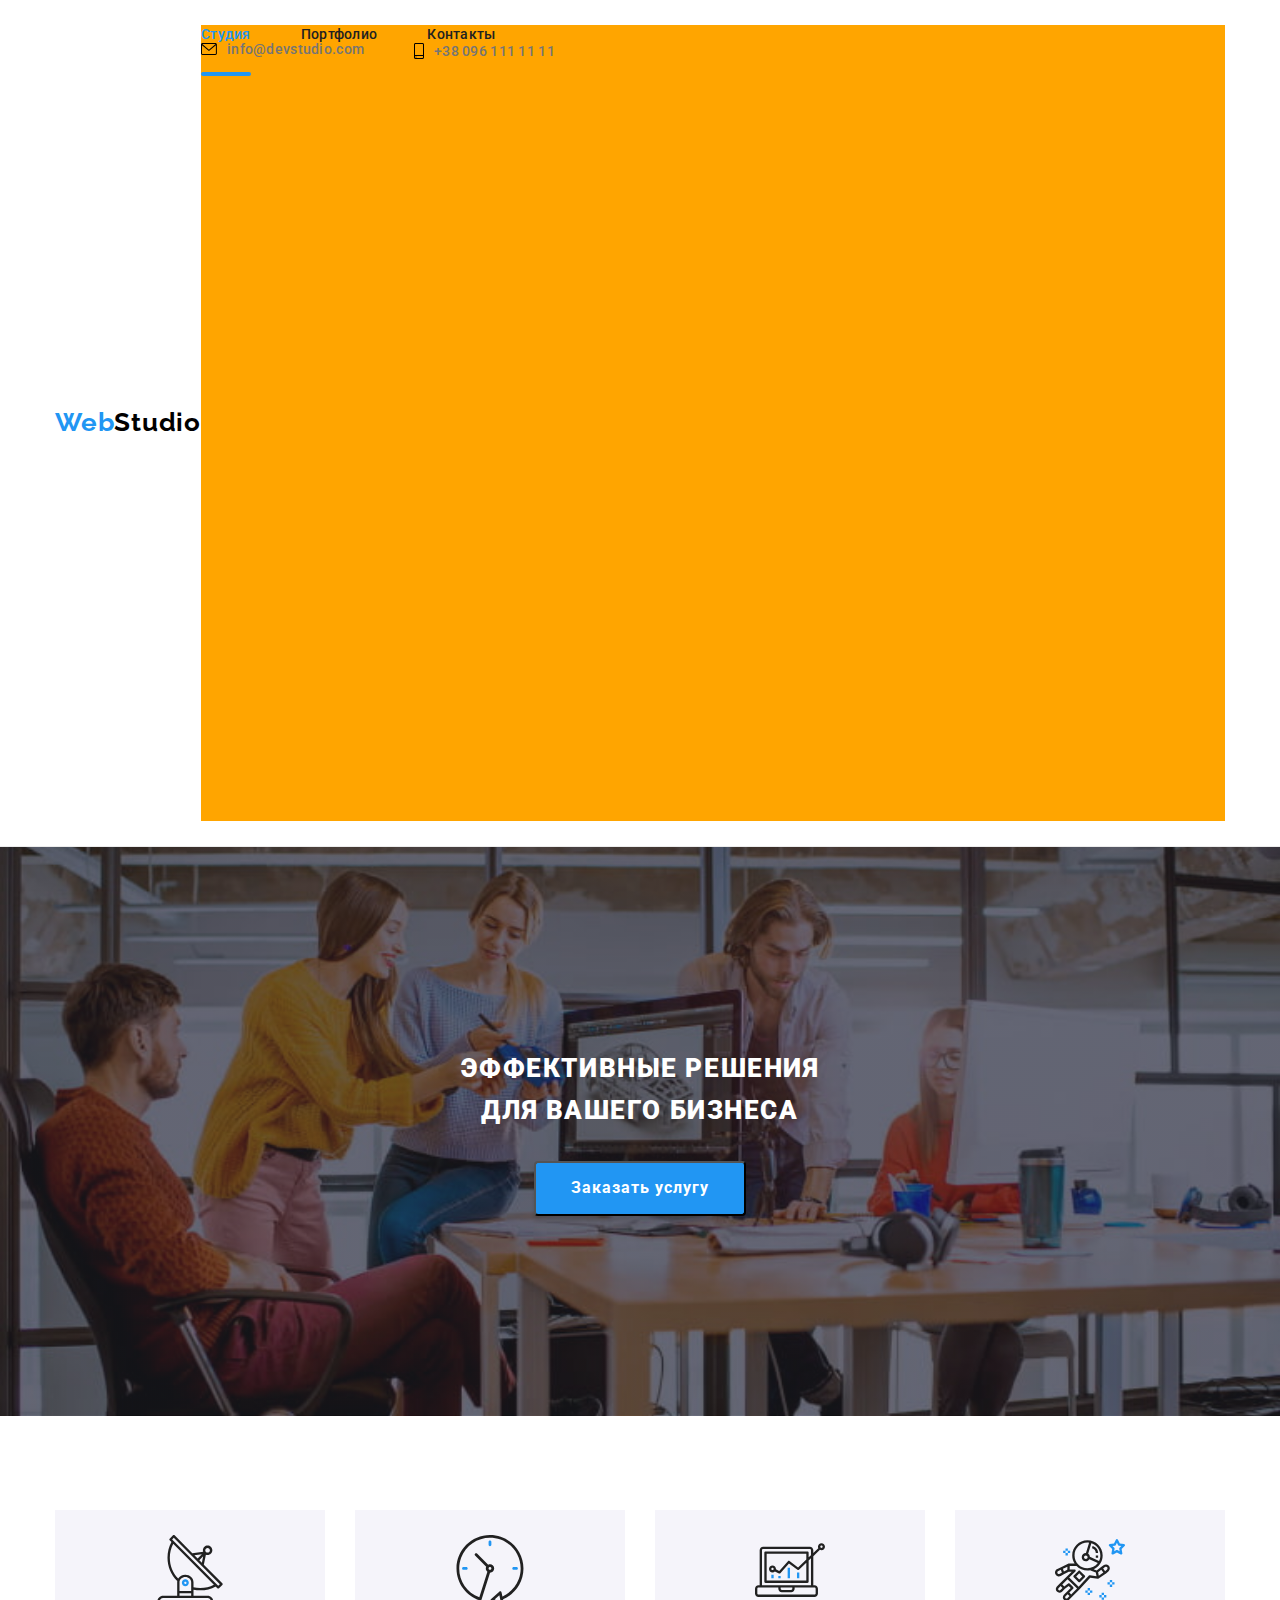
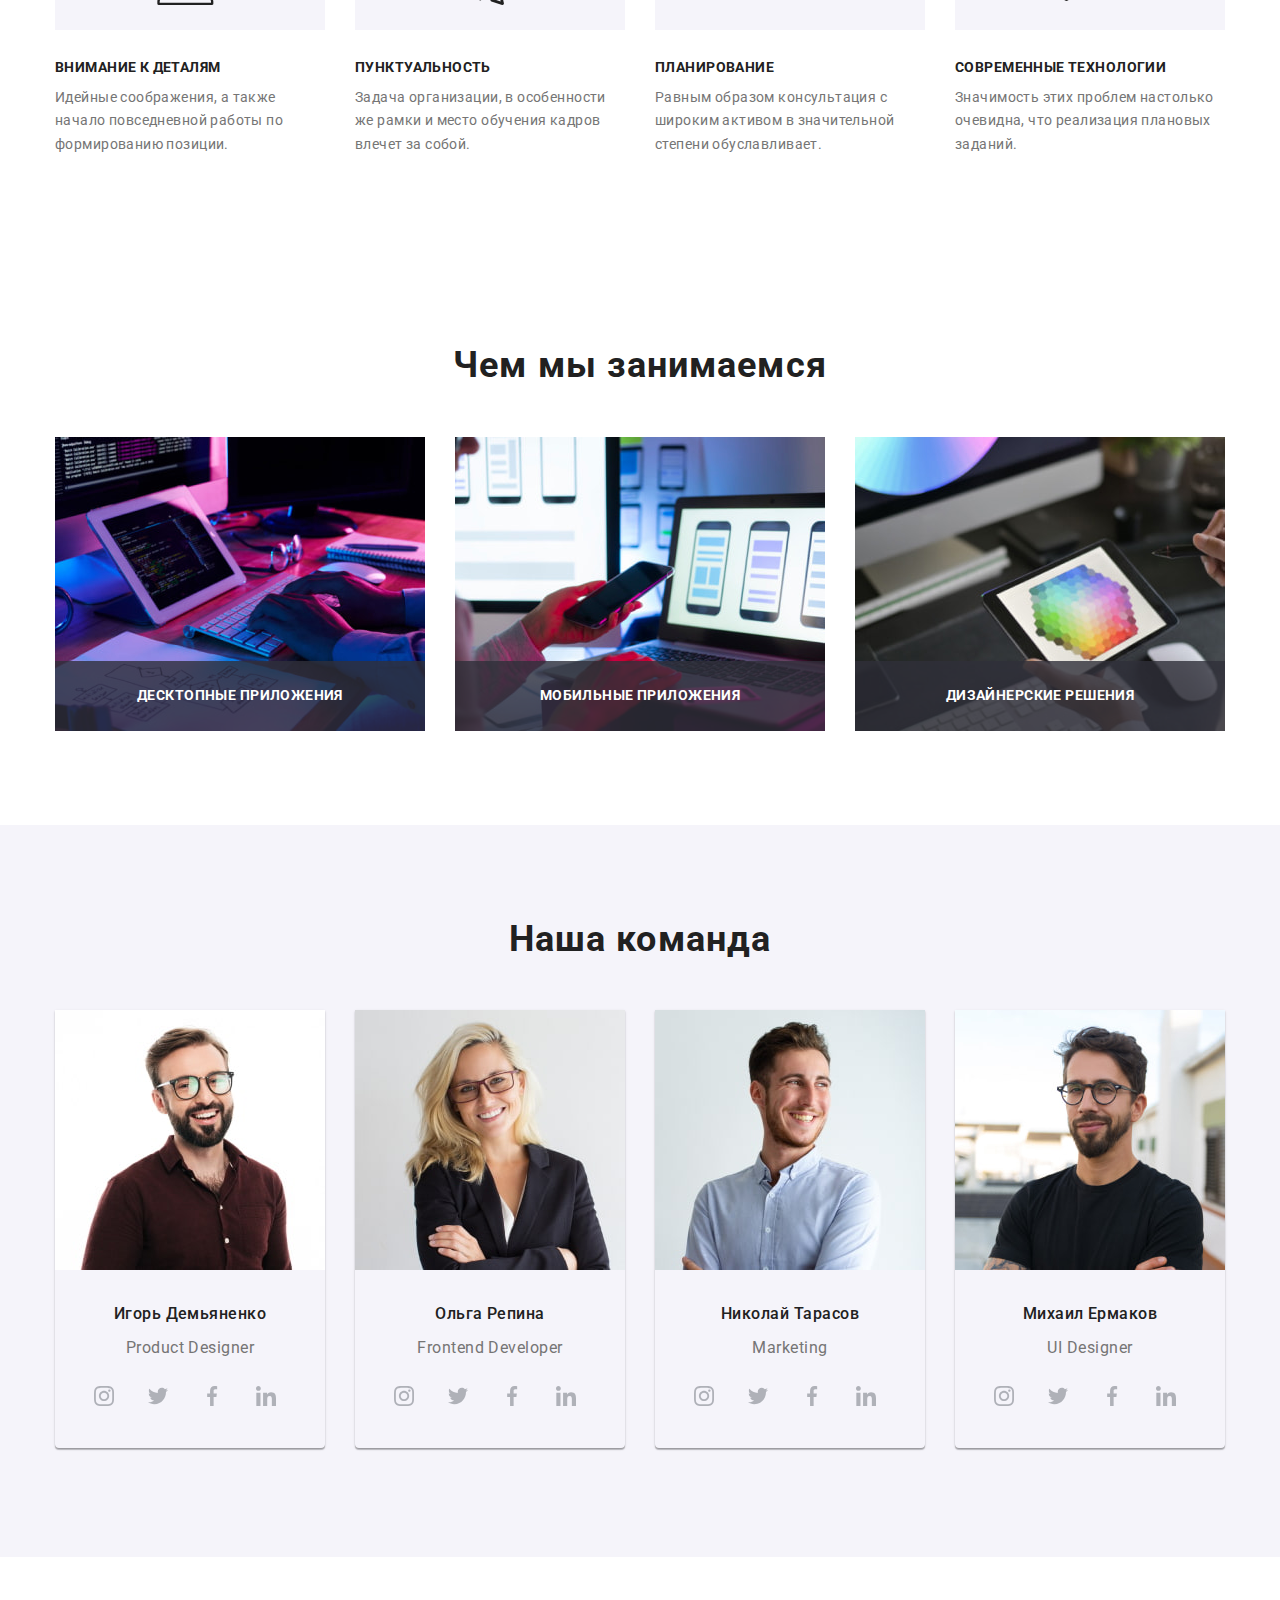
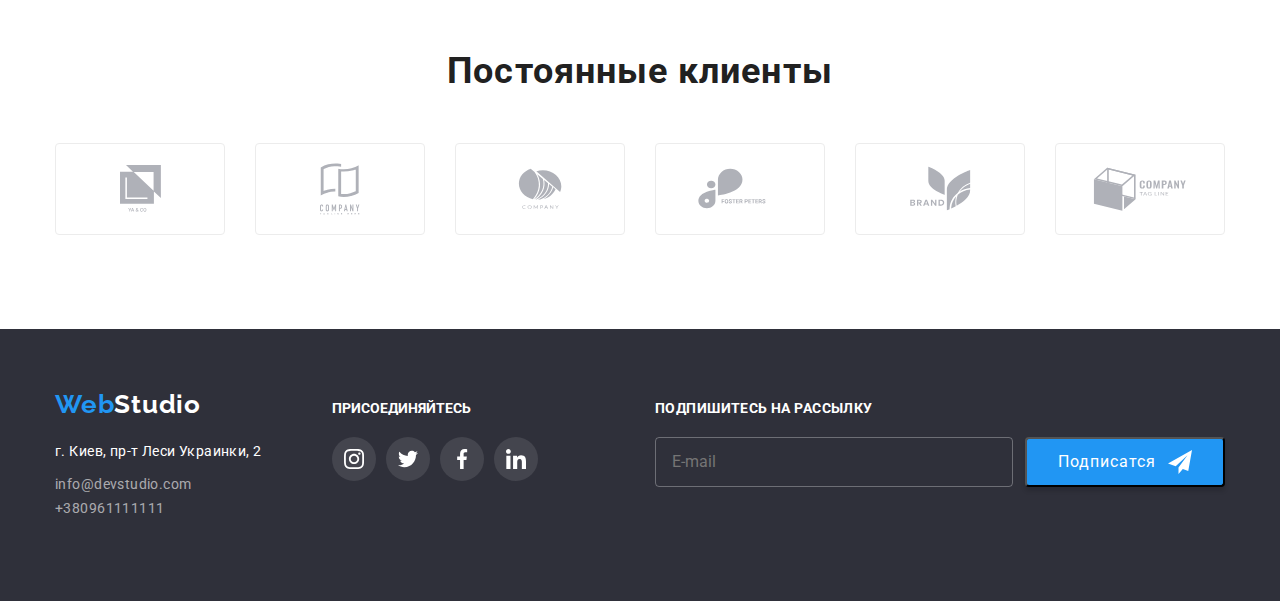
==== commit 375abf51: "modalll" ====
--- a/index.html
+++ b/index.html
@@ -21,7 +21,7 @@
 
 
 
-                    <button type="button" class="menu-button is-open" aria-controls="menu-container" aria-expanded="false" data-menu-button>
+                    <button type="button" class="menu-button " aria-controls="menu-container" aria-expanded="false" data-menu-button>
                         <svg width="40px" height="40px" aria-label="Переключатель мобильного меню">
                           <use class="menu-button__icon-menu" href="./images/icons.svg#icon-menu"></use>
                           <use class="menu-button__icon-cross" href="./images/icons.svg#icon-cross"></use>
--- a/css/main.min.css
+++ b/css/main.min.css
@@ -1,2 +1,2 @@
-:root{--them-colour: #2196f3;--them-colour-two: #2f303a;--text-primary: #212121;--text-primary-second: #757575;--white-theme:#ffffff;--border-them:#f5f4fa;--container-set: 30px}body{font-family:"Roboto";list-style:none}img{display:block;max-width:100%}h1,h2,h3,h4,h5,h6{margin:0}.list-none{list-style:none;margin:0;padding:0}.visually-hidden{position:absolute;clip:rect(0 0 0 0);width:1px;height:1px;margin:-1px}.container{padding:0 15px;margin:0 auto}@media screen and (min-width: 480px){.container{width:480px}}@media screen and (min-width: 768px){.container{width:768px}}@media screen and (min-width: 1200px){.container{width:1200px}}.studio{font-size:26px;line-height:1.19;letter-spacing:0.03em;color:var(--white-theme)}.line{position:relative;display:-webkit-box;display:-webkit-flex;display:-ms-flexbox;display:flex;-webkit-box-align:center;-webkit-align-items:center;-ms-flex-align:center;align-items:center}.line::after{content:"";display:block;bottom:auto;width:100%;height:4px;position:absolute;background:var(--them-colour);-webkit-border-radius:4px;border-radius:4px;margin-top:80px}.header{position:relative;padding:25px 0;border-bottom:1px solid #ececec}.menu-button .menu-button__icon-cross{display:none}.menu-button.is-open .menu-button__icon-cross{display:block}.menu-button.is-open .menu-button__icon-menu{display:none}@media screen and (min-width: 767px){.menu-button{display:none}}.header__menu{background-color:burlywood}.header__menu.is-open{display:block}@media screen and (max-width: 767px){.header__menu.is-open{display:none;position:absolute;top:100%;left:0;width:100%;height:796px}}.header-box{display:-webkit-box;display:-webkit-flex;display:-ms-flexbox;display:flex;-webkit-box-align:center;-webkit-align-items:center;-ms-flex-align:center;align-items:center;width:1200px;padding:0 15px;margin:0 auto}@media screen and (min-width: 480px){.header-box{width:480px}}@media screen and (min-width: 768px){.header-box{width:768px}}@media screen and (min-width: 1200px){.header-box{width:1200px}}.header__nav{display:-webkit-box;display:-webkit-flex;display:-ms-flexbox;display:flex;-webkit-box-align:center;-webkit-align-items:center;-ms-flex-align:center;align-items:center;margin-right:auto}.header__nav a{color:var(--text-primary);text-decoration:none;font-weight:500;-webkit-transition:color 250ms cubic-bezier(0.4, 0, 0.2, 1);-o-transition:color 250ms cubic-bezier(0.4, 0, 0.2, 1);transition:color 250ms cubic-bezier(0.4, 0, 0.2, 1)}.header__link{font-family:Raleway;font-style:normal;font-weight:bold;font-size:26px;line-height:1.2;letter-spacing:0.03em;color:#000000;text-decoration:none;margin-right:93px}.header__logo{color:var(--them-colour)}.navigation{margin:0px;padding:0px}@media screen and (max-width: 767px){.navigation{display:none}}@media screen and (min-width: 768px){.navigation{display:-webkit-box;display:-webkit-flex;display:-ms-flexbox;display:flex}}.navigation__item{-webkit-transition:background-color 250ms cubic-bezier(0.4, 0, 0.2, 1);-o-transition:background-color 250ms cubic-bezier(0.4, 0, 0.2, 1);transition:background-color 250ms cubic-bezier(0.4, 0, 0.2, 1)}.navigation__item:not(:last-child){margin-right:50px}.navigation__link{font-weight:500;font-size:14px;line-height:1.1px;letter-spacing:0.02em}.navigation__link--active{color:var(--them-colour)}.navigation__link:hover,.navigation__link:focus{color:var(--them-colour)}.nav-contact{display:-webkit-box;display:-webkit-flex;display:-ms-flexbox;display:flex;margin:0px;padding:0px}.nav-contact__list:not(:last-child){margin-right:50px}@media screen and (max-width: 768px){.nav-contact__list{display:none}}.nav-contact__link{display:-webkit-box;display:-webkit-flex;display:-ms-flexbox;display:flex;-webkit-box-align:center;-webkit-align-items:center;-ms-flex-align:center;align-items:center;color:var(--text-primary-second);text-decoration:none;font-weight:500;font-size:14px;line-height:1.1px;letter-spacing:0.02em;-webkit-transition:color 250ms cubic-bezier(0.4, 0, 0.2, 1);-o-transition:color 250ms cubic-bezier(0.4, 0, 0.2, 1);transition:color 250ms cubic-bezier(0.4, 0, 0.2, 1)}.nav-contact__link:hover,.nav-contact__link:focus{color:var(--them-colour)}.nav-contact__icon1{-webkit-box-pack:center;-webkit-justify-content:center;-ms-flex-pack:center;justify-content:center;-webkit-box-align:center;-webkit-align-items:center;-ms-flex-align:center;align-items:center;margin-right:10px;width:16px;height:12px}.nav-contact__link:hover .nav-contact__icon1,.nav-contact__link:focus .nav-contact__icon1{fill:var(--them-colour);-webkit-transition:fill 250ms cubic-bezier(0.4, 0, 0.2, 1);-o-transition:fill 250ms cubic-bezier(0.4, 0, 0.2, 1);transition:fill 250ms cubic-bezier(0.4, 0, 0.2, 1)}.nav-contact__icon2{-webkit-box-pack:center;-webkit-justify-content:center;-ms-flex-pack:center;justify-content:center;-webkit-box-align:center;-webkit-align-items:center;-ms-flex-align:center;align-items:center;margin-right:10px;width:10px;height:16px}.nav-contact__link:hover .nav-contact__icon2,.nav-contact__link:focus .nav-contact__icon2{fill:var(--them-colour);-webkit-transition:fill 250ms cubic-bezier(0.4, 0, 0.2, 1);-o-transition:fill 250ms cubic-bezier(0.4, 0, 0.2, 1);transition:fill 250ms cubic-bezier(0.4, 0, 0.2, 1)}.section-hero{background:var(--them-colour-two);padding:118px 0;max-width:1600px;margin-left:auto;margin-right:auto;background-image:-webkit-gradient(linear, left top, right top, from(rgba(47,48,58,0.4)), to(rgba(47,48,58,0.4))),url("../images/img-bgd.jpg");background-image:-webkit-linear-gradient(left, rgba(47,48,58,0.4), rgba(47,48,58,0.4)),url("../images/img-bgd.jpg");background-image:-o-linear-gradient(left, rgba(47,48,58,0.4), rgba(47,48,58,0.4)),url("../images/img-bgd.jpg");background-image:linear-gradient(to right, rgba(47,48,58,0.4), rgba(47,48,58,0.4)),url("../images/img-bgd.jpg");background-position:center;-webkit-background-size:cover;background-size:cover;background-repeat:no-repeat}@media (min-device-pixel-ratio: 2), (-webkit-min-device-pixel-ratio: 2), (-o-min-device-pixel-ratio: 2/1), (min-resolution: 192dpi), (min-resolution: 2dppx){.section-hero{background-image:-webkit-gradient(linear, left top, right top, from(rgba(47,48,58,0.4)), to(rgba(47,48,58,0.4))),url("../images/mobile/hero-mobile@2x.jpg");background-image:-webkit-linear-gradient(left, rgba(47,48,58,0.4), rgba(47,48,58,0.4)),url("../images/mobile/hero-mobile@2x.jpg");background-image:-o-linear-gradient(left, rgba(47,48,58,0.4), rgba(47,48,58,0.4)),url("../images/mobile/hero-mobile@2x.jpg");background-image:linear-gradient(to right, rgba(47,48,58,0.4), rgba(47,48,58,0.4)),url("../images/mobile/hero-mobile@2x.jpg")}}@media screen and (min-width: 768px){.section-hero{padding:200px 0px;background-image:-webkit-gradient(linear, left top, right top, from(rgba(47,48,58,0.4)), to(rgba(47,48,58,0.4))),url("../images/tablet/hero-tablet.jpg");background-image:-webkit-linear-gradient(left, rgba(47,48,58,0.4), rgba(47,48,58,0.4)),url("../images/tablet/hero-tablet.jpg");background-image:-o-linear-gradient(left, rgba(47,48,58,0.4), rgba(47,48,58,0.4)),url("../images/tablet/hero-tablet.jpg");background-image:linear-gradient(to right, rgba(47,48,58,0.4), rgba(47,48,58,0.4)),url("../images/tablet/hero-tablet.jpg")}}@media screen and (min-width: 768px) and (min-device-pixel-ratio: 2), screen and (min-width: 768px) and (-webkit-min-device-pixel-ratio: 2), screen and (min-width: 768px) and (-o-min-device-pixel-ratio: 2/1), screen and (min-width: 768px) and (min-resolution: 192dpi), screen and (min-width: 768px) and (min-resolution: 2dppx){.section-hero{background-image:-webkit-gradient(linear, left top, right top, from(rgba(47,48,58,0.4)), to(rgba(47,48,58,0.4))),url("../images/tablet/hero-tablet@2x.jpg");background-image:-webkit-linear-gradient(left, rgba(47,48,58,0.4), rgba(47,48,58,0.4)),url("../images/tablet/hero-tablet@2x.jpg");background-image:-o-linear-gradient(left, rgba(47,48,58,0.4), rgba(47,48,58,0.4)),url("../images/tablet/hero-tablet@2x.jpg");background-image:linear-gradient(to right, rgba(47,48,58,0.4), rgba(47,48,58,0.4)),url("../images/tablet/hero-tablet@2x.jpg")}}.section-hero__header{margin-bottom:30px;margin-left:auto;margin-right:auto;max-width:360px;color:#fff;font-weight:900;font-size:26px;line-height:1.62;letter-spacing:.06em;text-transform:uppercase;text-align:center}.section-hero>h1 .footer-background{background:var(--them-colour-two);width:1600px;height:252px}.backdrop.is-hidden{visibility:hidden;opacity:0;pointer-events:none}.backdrop{position:fixed;width:100%;height:100%;left:0px;top:0px;padding:15px;overflow-y:scroll;z-index:2;-webkit-transition:opacity 350ms cubic-bezier(0.4, 0, 0.2, 1);-o-transition:opacity 350ms cubic-bezier(0.4, 0, 0.2, 1);transition:opacity 350ms cubic-bezier(0.4, 0, 0.2, 1);background:rgba(0,0,0,0.2)}.modal{position:relative;top:50%;left:50%;-webkit-transform:translate(-50%, -50%);-ms-transform:translate(-50%, -50%);transform:translate(-50%, -50%);margin:0 auto;background:var(--white-theme);-webkit-box-shadow:0px 1px 3px rgba(0,0,0,0.12),0px 1px 1px rgba(0,0,0,0.14),0px 2px 1px rgba(0,0,0,0.2);box-shadow:0px 1px 3px rgba(0,0,0,0.12),0px 1px 1px rgba(0,0,0,0.14),0px 2px 1px rgba(0,0,0,0.2);-webkit-border-radius:4px;border-radius:4px;-webkit-transition:opacity 2s linear;-o-transition:opacity 2s linear;transition:opacity 2s linear;padding:40px}@media screen and (min-width: 768px){.modal{position:absolute;width:528px}}.modal__head{display:block;font-size:20px;line-height:1.1;text-align:center;letter-spacing:0.03em;margin-bottom:12px;color:var(--text-primary)}.modal-form__box{display:block;position:relative;font-size:12px;line-height:1.16;margin-bottom:10px;letter-spacing:0.01em;color:var(--text-primary-second)}.modal-form__line,.modal-form__text{width:100%;height:40px;margin-top:4px;border:1px solid rgba(33,33,33,0.2);-webkit-box-sizing:border-box;box-sizing:border-box;-webkit-border-radius:4px;border-radius:4px;padding:0 10px 0 42px;-webkit-transition:0.3s linear border;-o-transition:0.3s linear border;transition:0.3s linear border}.modal-form__line:focus{outline:none;border:1px solid var(--them-colour)}.modal-form__icon{display:block;position:absolute;top:50%;left:10px;-webkit-transition:0.3s fill linear;-o-transition:0.3s fill linear;transition:0.3s fill linear}.modal-form__line:focus+.modal-form__icon{fill:var(--them-colour)}.modal-form__text{font-family:inherit;resize:none;height:120px;padding:12px 16px;margin-bottom:10px}.modal-form__text:focus{outline:none;border:1px solid var(--them-colour)}.modal-form__text::-webkit-input-placeholder{color:rgba(117,117,117,0.5)}.modal-form__text:-ms-input-placeholder{color:rgba(117,117,117,0.5)}.modal-form__text::-ms-input-placeholder{color:rgba(117,117,117,0.5)}.modal-form__text::placeholder{color:rgba(117,117,117,0.5)}.modal-form__svg{fill:var(--white-theme);margin-left:1px}.policy,.modal-form__svg{display:-webkit-box;display:-webkit-flex;display:-ms-flexbox;display:flex;-webkit-box-align:center;-webkit-align-items:center;-ms-flex-align:center;align-items:center;font-size:14px;color:var(--text-primary-second)}.policy a{color:var(--them-colour)}.modal-form__checkbox{position:absolute;clip:rect(0 0 0 0);width:1px;height:1px;border:0px;padding:0px;margin:-1px;overflow:hidden}.modal-form__checkbox:checked ~ .policy::before{border:0px;background-color:var(--them-colour);background-repeat:no-repeat;background-position:center;-webkit-background-size:contain;background-size:contain}.modal-form__checkbox:focus ~ .policy::before{border-color:var(--them-colour);-webkit-transition:border-color 350ms cubic-bezier(0.4, 0, 0.2, 1);-o-transition:border-color 350ms cubic-bezier(0.4, 0, 0.2, 1);transition:border-color 350ms cubic-bezier(0.4, 0, 0.2, 1)}.policy::before{content:"";height:16px;width:16px;border:1px solid var(--text-primary);-webkit-border-radius:2px;border-radius:2px;margin-right:7px}.modal-form__check{display:block;position:fixed}.policy__link{margin-left:5px}.about-work{-webkit-box-align:center;-webkit-align-items:center;-ms-flex-align:center;align-items:center;padding-top:60px;padding-bottom:60px}@media screen and (min-width: 1200px){.about-work{padding-top:94px;padding-bottom:94px}}@media screen and (min-width: 768px){.skills{display:-webkit-box;display:-webkit-flex;display:-ms-flexbox;display:flex;-webkit-flex-wrap:wrap;-ms-flex-wrap:wrap;flex-wrap:wrap;margin:-15px}}.skills__card{margin:0}@media screen and (min-width: 480px){.skills__card{width:100%;margin-bottom:30px}}@media screen and (min-width: 768px){.skills__card{width:354px;margin:15px;-webkit-box-pack:center;-webkit-justify-content:center;-ms-flex-pack:center;justify-content:center}}@media screen and (min-width: 1200px){.skills__card{width:270px}}.skills__picture{width:100%;height:120px;background-color:var(--border-them);-webkit-box-pack:center;-webkit-justify-content:center;-ms-flex-pack:center;justify-content:center;-webkit-box-align:center;-webkit-align-items:center;-ms-flex-align:center;align-items:center;display:-webkit-box;display:-webkit-flex;display:-ms-flexbox;display:flex;margin-bottom:30px}.skills__meta{font-weight:bold;font-size:14px;line-height:1.14;letter-spacing:0.03em;text-transform:uppercase;margin-bottom:10px;color:var(--text-primary);text-align:center}@media screen and (min-width: 768px){.skills__meta{text-align:inherit}}.skills__description{font-weight:normal;font-size:14px;line-height:1.7;letter-spacing:0.03em;color:var(--text-primary-second);margin:0px}.specificity{padding-top:94px;padding-bottom:94px}@media screen and (max-width: 1199px){.specificity{padding:0px;display:none}}.specificity__head{font-family:Roboto;font-style:normal;font-weight:bold;font-size:36px;line-height:1.16;text-align:center;margin-bottom:50px;letter-spacing:0.03em;color:var(--text-primary)}.specificity__card{display:-webkit-box;display:-webkit-flex;display:-ms-flexbox;display:flex}.specificity__image{position:relative}.specificity__image:not(:last-child){margin-right:30px}.specificity__title{position:absolute;bottom:0;width:100%;height:70px;display:-webkit-box;display:-webkit-flex;display:-ms-flexbox;display:flex;-webkit-box-align:center;-webkit-align-items:center;-ms-flex-align:center;align-items:center;-webkit-box-pack:center;-webkit-justify-content:center;-ms-flex-pack:center;justify-content:center;color:var(--white-theme);background:rgba(47,48,58,0.8);font-weight:700;font-size:14px;line-height:1.14;letter-spacing:0.03em;text-transform:uppercase}.team{padding-top:60px;padding-bottom:60px;background-color:var(--border-them)}@media screen and (min-width: 1200px){.team{padding-top:94px;padding-bottom:94px}}.team__head{font-family:Roboto;font-style:normal;font-weight:bold;font-size:36px;line-height:1.16;text-align:center;margin-bottom:30px;letter-spacing:0.03em;color:var(--text-primary)}@media screen and (min-width: 1200px){.team__head{margin-bottom:50px}}.user-description__name{font-weight:500;font-size:16px;line-height:1.8;text-align:center;letter-spacing:0.03em;color:var(--text-primary);margin-top:0px}.user-description__profession{font-size:16px;line-height:1.18;text-align:center;letter-spacing:0.03em;margin:0px 0px;color:var(--text-primary-second);margin-bottom:16px}@media screen and (min-width: 768px){.card-workers{margin:-15px;display:-webkit-box;display:-webkit-flex;display:-ms-flexbox;display:flex;-webkit-flex-wrap:wrap;-ms-flex-wrap:wrap;flex-wrap:wrap}}@media screen and (min-width: 1200px){.card-workers{display:-webkit-box;display:-webkit-flex;display:-ms-flexbox;display:flex}}.user-description__name{margin-bottom:10px}.card-workers__box{-webkit-box-shadow:0px 1px 3px rgba(0,0,0,0.12),0px 1px 1px rgba(0,0,0,0.14),0px 2px 1px rgba(0,0,0,0.2);box-shadow:0px 1px 3px rgba(0,0,0,0.12),0px 1px 1px rgba(0,0,0,0.14),0px 2px 1px rgba(0,0,0,0.2);-webkit-border-radius:0px 0px 4px 4px;border-radius:0px 0px 4px 4px;background-color:var(--primary-background-color)}.card-workers__box:not(:last-child){margin-bottom:30px}@media screen and (min-width: 768px){.card-workers__box{width:-webkit-calc((100% - 4 * 15px) / 2);width:calc((100% - 4 * 15px) / 2);margin:15px;margin-bottom:30px}}@media screen and (min-width: 1200px){.card-workers__box{width:270px}}.user-description{padding:30px 0px 30px 0px}.social-box__svg{fill:#afb1b8;-webkit-transition:fill 250ms cubic-bezier(0.4, 0, 0.2, 1);-o-transition:fill 250ms cubic-bezier(0.4, 0, 0.2, 1);transition:fill 250ms cubic-bezier(0.4, 0, 0.2, 1)}.social-box__link:hover .social-box__svg,.social-box__link:focus .social-box__svg{fill:var(--white-theme)}.social-box{display:-webkit-box;display:-webkit-flex;display:-ms-flexbox;display:flex;-webkit-box-pack:center;-webkit-justify-content:center;-ms-flex-pack:center;justify-content:center}.social-box__item:last-child{margin-right:0}.social-box__link{-webkit-transition:background-color 250ms cubic-bezier(0.4, 0, 0.2, 1);-o-transition:background-color 250ms cubic-bezier(0.4, 0, 0.2, 1);transition:background-color 250ms cubic-bezier(0.4, 0, 0.2, 1);display:-webkit-box;display:-webkit-flex;display:-ms-flexbox;display:flex;margin-right:10px;width:44px;height:44px;-webkit-box-pack:center;-webkit-justify-content:center;-ms-flex-pack:center;justify-content:center;-webkit-box-align:center;-webkit-align-items:center;-ms-flex-align:center;align-items:center;-webkit-border-radius:50%;border-radius:50%}.social-box__link:hover,.social-box__link:focus{background-color:var(--them-colour)}.clients{padding-top:60px;padding-bottom:60px}@media screen and (min-width: 1200px){.clients{padding-top:94px;padding-bottom:94px}}.clients__head{font-family:Roboto;font-style:normal;font-weight:bold;font-size:36px;line-height:1.16;text-align:center;margin-bottom:30px;letter-spacing:0.03em;color:var(--text-primary)}@media screen and (min-width: 1200px){.clients__head{margin-bottom:50px}}.clients__box{display:-webkit-box;display:-webkit-flex;display:-ms-flexbox;display:flex;-webkit-flex-wrap:wrap;-ms-flex-wrap:wrap;flex-wrap:wrap;-webkit-box-pack:center;-webkit-justify-content:center;-ms-flex-pack:center;justify-content:center;margin:-15px}.clients__card{margin:15px;width:-webkit-calc((100% - 6 * 15px) / 2);width:calc((100% - 6 * 15px) / 2)}@media screen and (min-width: 768px){.clients__card{width:-webkit-calc((100% - 6 * 15px) / 3);width:calc((100% - 6 * 15px) / 3)}}@media screen and (min-width: 1200px){.clients__card{width:170px}}.clients__link{-webkit-transition:border 250ms cubic-bezier(0.4, 0, 0.2, 1);-o-transition:border 250ms cubic-bezier(0.4, 0, 0.2, 1);transition:border 250ms cubic-bezier(0.4, 0, 0.2, 1);height:92px;border:1px solid #ececec;-webkit-border-radius:4px;border-radius:4px;display:-webkit-box;display:-webkit-flex;display:-ms-flexbox;display:flex;-webkit-box-pack:center;-webkit-justify-content:center;-ms-flex-pack:center;justify-content:center;-webkit-box-align:center;-webkit-align-items:center;-ms-flex-align:center;align-items:center}.clients__link:hover,.clients__link:focus{border:1px solid var(--them-colour)}.clients__icon{-webkit-transition:fill 250ms cubic-bezier(0.4, 0, 0.2, 1);-o-transition:fill 250ms cubic-bezier(0.4, 0, 0.2, 1);transition:fill 250ms cubic-bezier(0.4, 0, 0.2, 1)}.clients__link:hover .clients__icon,.clients__link:focus .clients__icon{fill:var(--them-colour)}.clients__icon{fill:#afb1b8}.footer{background:var(--them-colour-two);padding:60px 0;text-decoration:none;padding:60px 0px;display:-webkit-box;display:-webkit-flex;display:-ms-flexbox;display:flex}.footer-box__info{text-align:center;margin-bottom:60px}@media screen and (min-width: 768px){.footer-box__info{margin-bottom:0}}@media screen and (min-width: 1200px){.footer-box__info{margin-right:70px;text-align:left}}.footer-box{display:block}@media screen and (min-width: 768px){.footer-box{display:-webkit-box;display:-webkit-flex;display:-ms-flexbox;display:flex;-webkit-box-align:baseline;-webkit-align-items:baseline;-ms-flex-align:baseline;align-items:baseline;-webkit-flex-wrap:wrap;-ms-flex-wrap:wrap;flex-wrap:wrap;-webkit-justify-content:space-around;-ms-flex-pack:distribute;justify-content:space-around}}.footer-box__second{text-align:center;margin-bottom:60px}@media screen and (min-width: 768px){.footer-box__second{margin-bottom:0}}@media screen and (min-width: 1200px){.footer-box__second{margin-right:70px;text-align:left}}.footer__logo{color:var(--them-colour)}.footer__link{font-family:Raleway;font-style:normal;font-weight:bold;font-size:26px;line-height:1.2;letter-spacing:0.03em;color:#000000;text-decoration:none;display:block;margin-bottom:20px}.footer__street{font-size:14px;line-height:1.7;letter-spacing:0.03em;font-style:normal;color:var(--white-theme);margin:0px 0px;margin-bottom:9px}.footer__contact{font-style:normal;font-size:14px;line-height:1.7;letter-spacing:0.03em;text-decoration:none;color:rgba(255,255,255,0.6)}.footer__contact:not(:last-child){margin-bottom:9px}.footer-form__label{text-align:center;font-size:14px;line-height:1.14;letter-spacing:0.03em;text-transform:uppercase;margin-bottom:20px;color:var(--white-theme)}@media screen and (min-width: 1200px){.footer-form__label{text-align:left}}@media screen and (min-width: 768px){.footer-form{margin-top:60px}}@media screen and (min-width: 1200px){.footer-form{margin-top:0;margin-left:auto}}@media screen and (min-width: 1200px){.footer-form__email{display:-webkit-box;display:-webkit-flex;display:-ms-flexbox;display:flex}}.footer-form__email::-webkit-input-placeholder{color:rgba(255,255,255,0.6)}.footer-form__email:-ms-input-placeholder{color:rgba(255,255,255,0.6)}.footer-form__email::-ms-input-placeholder{color:rgba(255,255,255,0.6)}.footer-form__email::placeholder{color:rgba(255,255,255,0.6)}.footer-form__input{width:100%;height:50px;background-color:#ffffff00;border:1px solid rgba(255,255,255,0.3);-webkit-box-sizing:border-box;box-sizing:border-box;-webkit-border-radius:4px;border-radius:4px;padding-left:16px}@media screen and (min-width: 768px){.footer-form__input{width:450px}}@media screen and (min-width: 1200px){.footer-form__input{margin-right:12px;margin-bottom:0;width:358px}}.form-button__svg{margin-left:12px}.connect{margin-bottom:60px}.connect__titles{margin-bottom:20px;color:var(--white-theme);font-weight:700;font-size:14px;line-height:1.14;text-transform:uppercase}@media screen and (min-width: 480px){.connect__titles{text-align:center}}@media screen and (min-width: 1200px){.connect__titles{text-align:left}}.connect__list{display:-webkit-box;display:-webkit-flex;display:-ms-flexbox;display:flex;-webkit-box-pack:center;-webkit-justify-content:center;-ms-flex-pack:center;justify-content:center}.connect__item:last-child{margin-right:0}.connect__link{-webkit-transition:background-color 250ms cubic-bezier(0.4, 0, 0.2, 1);-o-transition:background-color 250ms cubic-bezier(0.4, 0, 0.2, 1);transition:background-color 250ms cubic-bezier(0.4, 0, 0.2, 1);display:-webkit-box;display:-webkit-flex;display:-ms-flexbox;display:flex;width:44px;height:44px;margin-right:10px;-webkit-border-radius:50%;border-radius:50%;-webkit-box-align:center;-webkit-align-items:center;-ms-flex-align:center;align-items:center;-webkit-box-pack:center;-webkit-justify-content:center;-ms-flex-pack:center;justify-content:center;background-color:rgba(255,255,255,0.1)}.connect__link:hover,.connect__link:focus{background-color:var(--them-colour)}.connect__svg{-webkit-transition:fill 250ms lcubic-bezier(0.4, 0, 0.2, 1);-o-transition:fill 250ms lcubic-bezier(0.4, 0, 0.2, 1);transition:fill 250ms lcubic-bezier(0.4, 0, 0.2, 1);width:20px;fill:var(--white-theme)}.section-hero__button{background:var(--them-colour);-webkit-box-shadow:0px 4px 4px rgba(0,0,0,0.15);box-shadow:0px 4px 4px rgba(0,0,0,0.15);-webkit-border-radius:4px;border-radius:4px;font-weight:bold;font-size:16px;line-height:1.9;cursor:pointer;padding:10px 35px 10px 35px;-webkit-box-align:center;-webkit-align-items:center;-ms-flex-align:center;align-items:center;text-align:center;letter-spacing:0.06em;margin:0 auto;display:-webkit-box;display:-webkit-flex;display:-ms-flexbox;display:flex;color:var(--white-theme)}.modal--close{position:absolute;cursor:pointer;width:30px;height:30px;-webkit-border-radius:50%;border-radius:50%;background:var(--white-theme);border:1px solid grey;top:8px;right:8px;font-size:1.4em;-webkit-transition:0.3s linear color;-o-transition:0.3s linear color;transition:0.3s linear color;display:-webkit-box;display:-webkit-flex;display:-ms-flexbox;display:flex;-webkit-box-pack:center;-webkit-justify-content:center;-ms-flex-pack:center;justify-content:center}.modal--close:hover,.modal--close:focus{color:var(--them-colour)}.policy__btn{display:block;-webkit-box-align:center;-webkit-align-items:center;-ms-flex-align:center;align-items:center;text-align:center;letter-spacing:0.06em;cursor:pointer;margin:0 auto;margin-top:30px;padding:10px 55px 10px 56px;color:var(--white-theme);background:#188ce8;-webkit-box-shadow:0px 4px 4px rgba(0,0,0,0.15);box-shadow:0px 4px 4px rgba(0,0,0,0.15);-webkit-border-radius:4px;border-radius:4px}.button__set--li{margin-bottom:15px}.button__set--active{-webkit-border-radius:4px;border-radius:4px;border-color:var(--border-them);padding:6px 22px;font-weight:500;font-size:16px;line-height:1.62;text-align:center;color:var(--text-primary);background-color:var(--border-them);cursor:pointer;-webkit-transition:color 250ms cubic-bezier(0.4, 0, 0.2, 1),background-color 250ms cubic-bezier(0.4, 0, 0.2, 1),-webkit-box-shadow 250ms cubic-bezier(0.4, 0, 0.2, 1);transition:color 250ms cubic-bezier(0.4, 0, 0.2, 1),background-color 250ms cubic-bezier(0.4, 0, 0.2, 1),-webkit-box-shadow 250ms cubic-bezier(0.4, 0, 0.2, 1);-o-transition:color 250ms cubic-bezier(0.4, 0, 0.2, 1),background-color 250ms cubic-bezier(0.4, 0, 0.2, 1),box-shadow 250ms cubic-bezier(0.4, 0, 0.2, 1);transition:color 250ms cubic-bezier(0.4, 0, 0.2, 1),background-color 250ms cubic-bezier(0.4, 0, 0.2, 1),box-shadow 250ms cubic-bezier(0.4, 0, 0.2, 1);transition:color 250ms cubic-bezier(0.4, 0, 0.2, 1),background-color 250ms cubic-bezier(0.4, 0, 0.2, 1),box-shadow 250ms cubic-bezier(0.4, 0, 0.2, 1),-webkit-box-shadow 250ms cubic-bezier(0.4, 0, 0.2, 1)}.button__set--active:hover,.button__set--active:focus{text-decoration:none;color:var(--white-theme);-webkit-box-shadow:0px 3px 1px rgba(0,0,0,0.1),0px 1px 2px rgba(0,0,0,0.08),0px 2px 2px rgba(0,0,0,0.12);box-shadow:0px 3px 1px rgba(0,0,0,0.1),0px 1px 2px rgba(0,0,0,0.08),0px 2px 2px rgba(0,0,0,0.12)}.button__set--active:hover,.button__set--active:focus{background:var(--them-colour);-webkit-border-radius:4px;border-radius:4px;border-color:var(--border-them)}.button__set:not(:last-child) .button__set--active{margin-right:8px}.button__set{display:-webkit-box;display:-webkit-flex;display:-ms-flexbox;display:flex;margin-bottom:50px;-webkit-flex-wrap:wrap;-ms-flex-wrap:wrap;flex-wrap:wrap}@media screen and (min-width: 768px){.button__set{-webkit-box-pack:center;-webkit-justify-content:center;-ms-flex-pack:center;justify-content:center}}.form-button{cursor:pointer;width:200px;height:50px;font-size:16px;line-height:1.9;display:-webkit-box;display:-webkit-flex;display:-ms-flexbox;display:flex;-webkit-box-align:center;-webkit-align-items:center;-ms-flex-align:center;align-items:center;text-align:center;letter-spacing:0.06em;margin-left:12px;color:var(--white-theme);-webkit-box-pack:center;-webkit-justify-content:center;-ms-flex-pack:center;justify-content:center;background:var(--them-colour);-webkit-box-shadow:0px 4px 4px rgba(0,0,0,0.15);box-shadow:0px 4px 4px rgba(0,0,0,0.15);-webkit-border-radius:4px;border-radius:4px}@media screen and (min-width: 480px){.form-button{margin-top:20px;margin-left:auto;margin-right:auto}}@media screen and (min-width: 1200px){.form-button{margin-top:0px}}.button{padding-top:60px;padding-bottom:60px}@media screen and (min-width: 1200px){.button{padding-top:94px;padding-bottom:94px}}.card-set{-webkit-box-align:center;-webkit-align-items:center;-ms-flex-align:center;align-items:center;-webkit-flex-wrap:wrap;-ms-flex-wrap:wrap;flex-wrap:wrap;padding:0px;margin:0px}@media screen and (min-width: 768px){.card-set{display:-webkit-box;display:-webkit-flex;display:-ms-flexbox;display:flex}}@media screen and (min-width: 1200px){.card-set{margin-top:-webkit-calc(-1 * var(--container-set));margin-top:calc(-1 * var(--container-set));margin-left:-webkit-calc(-1 * var(--container-set));margin-left:calc(-1 * var(--container-set))}}@media screen and (min-width: 768px){.card-set>.card-set__item{display:-webkit-box;display:-webkit-flex;display:-ms-flexbox;display:flex;-webkit-flex-basis:-webkit-calc(100% / 2 - var(--container-set));-ms-flex-preferred-size:calc(100% / 2 - var(--container-set));flex-basis:calc(100% / 2 - var(--container-set));margin-left:var(--container-set);margin-top:var(--container-set);display:flex}}@media screen and (min-width: 1200px){.card-set>.card-set__item{-webkit-flex-basis:-webkit-calc(100% / 3 - var(--container-set));-ms-flex-preferred-size:calc(100% / 3 - var(--container-set));flex-basis:calc(100% / 3 - var(--container-set));margin-left:var(--container-set);margin-top:var(--container-set)}}.card-set__item{-webkit-transition:-webkit-box-shadow 250ms cubic-bezier(0.4, 0, 0.2, 1);transition:-webkit-box-shadow 250ms cubic-bezier(0.4, 0, 0.2, 1);-o-transition:box-shadow 250ms cubic-bezier(0.4, 0, 0.2, 1);transition:box-shadow 250ms cubic-bezier(0.4, 0, 0.2, 1);transition:box-shadow 250ms cubic-bezier(0.4, 0, 0.2, 1), -webkit-box-shadow 250ms cubic-bezier(0.4, 0, 0.2, 1)}.text-box{position:relative;padding:20px 24px 20px 24px;background:var(--white-theme);border:1px solid #eeeeee;-webkit-box-sizing:border-box;box-sizing:border-box}.product{position:relative;overflow:hidden}.card-set__link{overflow:hidden;cursor:pointer;display:block;text-decoration:none}.card-set__link:hover,.card-set__link:focus{-webkit-box-shadow:0px 1px 1px rgba(0,0,0,0.12),0px 4px 4px rgba(0,0,0,0.06),1px 4px 6px rgba(0,0,0,0.16);box-shadow:0px 1px 1px rgba(0,0,0,0.12),0px 4px 4px rgba(0,0,0,0.06),1px 4px 6px rgba(0,0,0,0.16)}.product__text{position:absolute;margin:0 auto;top:0;left:0;width:100%;height:100%;color:var(--white-theme);font-size:18px;line-height:1.56;letter-spacing:0.03em;background:rgba(33,150,243,0.9);padding:63px 24px;-webkit-transform:translateY(100%);-ms-transform:translateY(100%);transform:translateY(100%);-webkit-transition:-webkit-transform 250ms cubic-bezier(0.4, 0, 0.2, 1);transition:-webkit-transform 250ms cubic-bezier(0.4, 0, 0.2, 1);-o-transition:transform 250ms cubic-bezier(0.4, 0, 0.2, 1);transition:transform 250ms cubic-bezier(0.4, 0, 0.2, 1);transition:transform 250ms cubic-bezier(0.4, 0, 0.2, 1), -webkit-transform 250ms cubic-bezier(0.4, 0, 0.2, 1)}.card-set__link:hover .product__text,.card-set__link:focus .product__text{-webkit-transform:translateY(0);-ms-transform:translateY(0);transform:translateY(0)}.text-box__name{font-size:18px;line-height:2;letter-spacing:0.06em;color:var(--text-primary);margin-bottom:4px}@media screen and (min-width: 768px) and (max-width: 1199px){.text-box__name{letter-spacing:normal}}.text-box__meta{font-size:16px;line-height:1.87;letter-spacing:0.03em;color:var(--text-primary-second);margin:0px}
+:root{--them-colour: #2196f3;--them-colour-two: #2f303a;--text-primary: #212121;--text-primary-second: #757575;--white-theme:#ffffff;--border-them:#f5f4fa;--container-set: 30px}body{font-family:"Roboto";list-style:none}img{display:block;max-width:100%}h1,h2,h3,h4,h5,h6{margin:0}.list-none{list-style:none;margin:0;padding:0}.visually-hidden{position:absolute;clip:rect(0 0 0 0);width:1px;height:1px;margin:-1px}.container{padding:0 15px;margin:0 auto}@media screen and (min-width: 480px){.container{width:480px}}@media screen and (min-width: 768px){.container{width:768px}}@media screen and (min-width: 1200px){.container{width:1200px}}.studio{font-size:26px;line-height:1.19;letter-spacing:0.03em;color:var(--white-theme)}.line{position:relative;display:-webkit-box;display:-webkit-flex;display:-ms-flexbox;display:flex;-webkit-box-align:center;-webkit-align-items:center;-ms-flex-align:center;align-items:center}.line::after{content:"";display:block;bottom:auto;width:100%;height:4px;position:absolute;background:var(--them-colour);-webkit-border-radius:4px;border-radius:4px;margin-top:80px}.header{position:relative;padding:25px 0;border-bottom:1px solid #ececec}.menu-button .menu-button__icon-cross{display:none}.menu-button.is-open .menu-button__icon-cross{display:block}.menu-button.is-open .menu-button__icon-menu{display:none}.menu-button{display:contents}@media screen and (min-width: 767px){.menu-button{display:none}}.header__menu{width:100%;height:796px;background-color:orange}.header__menu.is-open{display:block}@media screen and (max-width: 767px){.header__menu.is-open{display:none;top:100%;left:0;width:100%;height:796px}}.header-box{display:-webkit-box;display:-webkit-flex;display:-ms-flexbox;display:flex;-webkit-box-align:center;-webkit-align-items:center;-ms-flex-align:center;align-items:center;-webkit-box-pack:justify;-webkit-justify-content:space-between;-ms-flex-pack:justify;justify-content:space-between;padding:0 15px;margin:0 auto}@media screen and (min-width: 480px){.header-box{width:480px}}@media screen and (min-width: 768px){.header-box{width:768px}}@media screen and (min-width: 1200px){.header-box{width:1200px}}.header__nav{display:-webkit-box;display:-webkit-flex;display:-ms-flexbox;display:flex;-webkit-box-align:center;-webkit-align-items:center;-ms-flex-align:center;align-items:center;margin-right:auto}.header__nav a{color:var(--text-primary);text-decoration:none;font-weight:500;-webkit-transition:color 250ms cubic-bezier(0.4, 0, 0.2, 1);-o-transition:color 250ms cubic-bezier(0.4, 0, 0.2, 1);transition:color 250ms cubic-bezier(0.4, 0, 0.2, 1)}.header__link{font-family:Raleway;font-style:normal;font-weight:bold;font-size:26px;line-height:1.2;letter-spacing:0.03em;color:#000000;text-decoration:none}.header__logo{color:var(--them-colour)}.navigation{margin:0px;padding:0px}@media screen and (min-width: 768px){.navigation{display:-webkit-box;display:-webkit-flex;display:-ms-flexbox;display:flex}}@media screen and (min-width: 768px){.social-network{display:none}}.navigation__item{-webkit-transition:background-color 250ms cubic-bezier(0.4, 0, 0.2, 1);-o-transition:background-color 250ms cubic-bezier(0.4, 0, 0.2, 1);transition:background-color 250ms cubic-bezier(0.4, 0, 0.2, 1)}.navigation__item:not(:last-child){margin-right:50px}.navigation__link{font-weight:500;font-size:14px;line-height:1.1px;letter-spacing:0.02em}.navigation__link--active{color:var(--them-colour)}.navigation__link:hover,.navigation__link:focus{color:var(--them-colour)}.nav-contact{display:-webkit-box;display:-webkit-flex;display:-ms-flexbox;display:flex;margin:0px;padding:0px}.nav-contact__list:not(:last-child){margin-right:50px}@media screen and (max-width: 768px){.nav-contact__list{display:none}}.nav-contact__link{display:-webkit-box;display:-webkit-flex;display:-ms-flexbox;display:flex;-webkit-box-align:center;-webkit-align-items:center;-ms-flex-align:center;align-items:center;color:var(--text-primary-second);text-decoration:none;font-weight:500;font-size:14px;line-height:1.1px;letter-spacing:0.02em;-webkit-transition:color 250ms cubic-bezier(0.4, 0, 0.2, 1);-o-transition:color 250ms cubic-bezier(0.4, 0, 0.2, 1);transition:color 250ms cubic-bezier(0.4, 0, 0.2, 1)}.nav-contact__link:hover,.nav-contact__link:focus{color:var(--them-colour)}.nav-contact__icon1{-webkit-box-pack:center;-webkit-justify-content:center;-ms-flex-pack:center;justify-content:center;-webkit-box-align:center;-webkit-align-items:center;-ms-flex-align:center;align-items:center;margin-right:10px;width:16px;height:12px}.nav-contact__link:hover .nav-contact__icon1,.nav-contact__link:focus .nav-contact__icon1{fill:var(--them-colour);-webkit-transition:fill 250ms cubic-bezier(0.4, 0, 0.2, 1);-o-transition:fill 250ms cubic-bezier(0.4, 0, 0.2, 1);transition:fill 250ms cubic-bezier(0.4, 0, 0.2, 1)}.nav-contact__icon2{-webkit-box-pack:center;-webkit-justify-content:center;-ms-flex-pack:center;justify-content:center;-webkit-box-align:center;-webkit-align-items:center;-ms-flex-align:center;align-items:center;margin-right:10px;width:10px;height:16px}.nav-contact__link:hover .nav-contact__icon2,.nav-contact__link:focus .nav-contact__icon2{fill:var(--them-colour);-webkit-transition:fill 250ms cubic-bezier(0.4, 0, 0.2, 1);-o-transition:fill 250ms cubic-bezier(0.4, 0, 0.2, 1);transition:fill 250ms cubic-bezier(0.4, 0, 0.2, 1)}.section-hero{background:var(--them-colour-two);padding:118px 0;max-width:1600px;margin-left:auto;margin-right:auto;background-image:-webkit-gradient(linear, left top, right top, from(rgba(47,48,58,0.4)), to(rgba(47,48,58,0.4))),url("../images/img-bgd.jpg");background-image:-webkit-linear-gradient(left, rgba(47,48,58,0.4), rgba(47,48,58,0.4)),url("../images/img-bgd.jpg");background-image:-o-linear-gradient(left, rgba(47,48,58,0.4), rgba(47,48,58,0.4)),url("../images/img-bgd.jpg");background-image:linear-gradient(to right, rgba(47,48,58,0.4), rgba(47,48,58,0.4)),url("../images/img-bgd.jpg");background-position:center;-webkit-background-size:cover;background-size:cover;background-repeat:no-repeat}@media (min-device-pixel-ratio: 2), (-webkit-min-device-pixel-ratio: 2), (-o-min-device-pixel-ratio: 2/1), (min-resolution: 192dpi), (min-resolution: 2dppx){.section-hero{background-image:-webkit-gradient(linear, left top, right top, from(rgba(47,48,58,0.4)), to(rgba(47,48,58,0.4))),url("../images/mobile/hero-mobile@2x.jpg");background-image:-webkit-linear-gradient(left, rgba(47,48,58,0.4), rgba(47,48,58,0.4)),url("../images/mobile/hero-mobile@2x.jpg");background-image:-o-linear-gradient(left, rgba(47,48,58,0.4), rgba(47,48,58,0.4)),url("../images/mobile/hero-mobile@2x.jpg");background-image:linear-gradient(to right, rgba(47,48,58,0.4), rgba(47,48,58,0.4)),url("../images/mobile/hero-mobile@2x.jpg")}}@media screen and (min-width: 768px){.section-hero{padding:200px 0px;background-image:-webkit-gradient(linear, left top, right top, from(rgba(47,48,58,0.4)), to(rgba(47,48,58,0.4))),url("../images/tablet/hero-tablet.jpg");background-image:-webkit-linear-gradient(left, rgba(47,48,58,0.4), rgba(47,48,58,0.4)),url("../images/tablet/hero-tablet.jpg");background-image:-o-linear-gradient(left, rgba(47,48,58,0.4), rgba(47,48,58,0.4)),url("../images/tablet/hero-tablet.jpg");background-image:linear-gradient(to right, rgba(47,48,58,0.4), rgba(47,48,58,0.4)),url("../images/tablet/hero-tablet.jpg")}}@media screen and (min-width: 768px) and (min-device-pixel-ratio: 2), screen and (min-width: 768px) and (-webkit-min-device-pixel-ratio: 2), screen and (min-width: 768px) and (-o-min-device-pixel-ratio: 2/1), screen and (min-width: 768px) and (min-resolution: 192dpi), screen and (min-width: 768px) and (min-resolution: 2dppx){.section-hero{background-image:-webkit-gradient(linear, left top, right top, from(rgba(47,48,58,0.4)), to(rgba(47,48,58,0.4))),url("../images/tablet/hero-tablet@2x.jpg");background-image:-webkit-linear-gradient(left, rgba(47,48,58,0.4), rgba(47,48,58,0.4)),url("../images/tablet/hero-tablet@2x.jpg");background-image:-o-linear-gradient(left, rgba(47,48,58,0.4), rgba(47,48,58,0.4)),url("../images/tablet/hero-tablet@2x.jpg");background-image:linear-gradient(to right, rgba(47,48,58,0.4), rgba(47,48,58,0.4)),url("../images/tablet/hero-tablet@2x.jpg")}}.section-hero__header{margin-bottom:30px;margin-left:auto;margin-right:auto;max-width:360px;color:#fff;font-weight:900;font-size:26px;line-height:1.62;letter-spacing:.06em;text-transform:uppercase;text-align:center}.section-hero>h1 .footer-background{background:var(--them-colour-two);width:1600px;height:252px}.backdrop.is-hidden{visibility:hidden;opacity:0;pointer-events:none}.backdrop{position:fixed;width:100%;height:100%;left:0px;top:0px;padding:15px;overflow-y:scroll;z-index:2;-webkit-transition:opacity 350ms cubic-bezier(0.4, 0, 0.2, 1);-o-transition:opacity 350ms cubic-bezier(0.4, 0, 0.2, 1);transition:opacity 350ms cubic-bezier(0.4, 0, 0.2, 1);background:rgba(0,0,0,0.2)}.modal{position:relative;top:50%;left:50%;-webkit-transform:translate(-50%, -50%);-ms-transform:translate(-50%, -50%);transform:translate(-50%, -50%);margin:0 auto;background:var(--white-theme);-webkit-box-shadow:0px 1px 3px rgba(0,0,0,0.12),0px 1px 1px rgba(0,0,0,0.14),0px 2px 1px rgba(0,0,0,0.2);box-shadow:0px 1px 3px rgba(0,0,0,0.12),0px 1px 1px rgba(0,0,0,0.14),0px 2px 1px rgba(0,0,0,0.2);-webkit-border-radius:4px;border-radius:4px;-webkit-transition:opacity 2s linear;-o-transition:opacity 2s linear;transition:opacity 2s linear;padding:40px}@media screen and (min-width: 768px){.modal{position:absolute;width:528px}}.modal__head{display:block;font-size:20px;line-height:1.1;text-align:center;letter-spacing:0.03em;margin-bottom:12px;color:var(--text-primary)}.modal-form__box{display:block;position:relative;font-size:12px;line-height:1.16;margin-bottom:10px;letter-spacing:0.01em;color:var(--text-primary-second)}.modal-form__line,.modal-form__text{width:100%;height:40px;margin-top:4px;border:1px solid rgba(33,33,33,0.2);-webkit-box-sizing:border-box;box-sizing:border-box;-webkit-border-radius:4px;border-radius:4px;padding:0 10px 0 42px;-webkit-transition:0.3s linear border;-o-transition:0.3s linear border;transition:0.3s linear border}.modal-form__line:focus{outline:none;border:1px solid var(--them-colour)}.modal-form__icon{display:block;position:absolute;top:50%;left:10px;-webkit-transition:0.3s fill linear;-o-transition:0.3s fill linear;transition:0.3s fill linear}.modal-form__line:focus+.modal-form__icon{fill:var(--them-colour)}.modal-form__text{font-family:inherit;resize:none;height:120px;padding:12px 16px;margin-bottom:10px}.modal-form__text:focus{outline:none;border:1px solid var(--them-colour)}.modal-form__text::-webkit-input-placeholder{color:rgba(117,117,117,0.5)}.modal-form__text:-ms-input-placeholder{color:rgba(117,117,117,0.5)}.modal-form__text::-ms-input-placeholder{color:rgba(117,117,117,0.5)}.modal-form__text::placeholder{color:rgba(117,117,117,0.5)}.modal-form__svg{fill:var(--white-theme);margin-left:1px}.policy,.modal-form__svg{display:-webkit-box;display:-webkit-flex;display:-ms-flexbox;display:flex;-webkit-box-align:center;-webkit-align-items:center;-ms-flex-align:center;align-items:center;font-size:14px;color:var(--text-primary-second)}.policy a{color:var(--them-colour)}.modal-form__checkbox{position:absolute;clip:rect(0 0 0 0);width:1px;height:1px;border:0px;padding:0px;margin:-1px;overflow:hidden}.modal-form__checkbox:checked ~ .policy::before{border:0px;background-color:var(--them-colour);background-repeat:no-repeat;background-position:center;-webkit-background-size:contain;background-size:contain}.modal-form__checkbox:focus ~ .policy::before{border-color:var(--them-colour);-webkit-transition:border-color 350ms cubic-bezier(0.4, 0, 0.2, 1);-o-transition:border-color 350ms cubic-bezier(0.4, 0, 0.2, 1);transition:border-color 350ms cubic-bezier(0.4, 0, 0.2, 1)}.policy::before{content:"";height:16px;width:16px;border:1px solid var(--text-primary);-webkit-border-radius:2px;border-radius:2px;margin-right:7px}.modal-form__check{display:block;position:fixed}.policy__link{margin-left:5px}.about-work{-webkit-box-align:center;-webkit-align-items:center;-ms-flex-align:center;align-items:center;padding-top:60px;padding-bottom:60px}@media screen and (min-width: 1200px){.about-work{padding-top:94px;padding-bottom:94px}}@media screen and (min-width: 768px){.skills{display:-webkit-box;display:-webkit-flex;display:-ms-flexbox;display:flex;-webkit-flex-wrap:wrap;-ms-flex-wrap:wrap;flex-wrap:wrap;margin:-15px}}.skills__card{margin:0}@media screen and (min-width: 480px){.skills__card{width:100%;margin-bottom:30px}}@media screen and (min-width: 768px){.skills__card{width:354px;margin:15px;-webkit-box-pack:center;-webkit-justify-content:center;-ms-flex-pack:center;justify-content:center}}@media screen and (min-width: 1200px){.skills__card{width:270px}}.skills__picture{width:100%;height:120px;background-color:var(--border-them);-webkit-box-pack:center;-webkit-justify-content:center;-ms-flex-pack:center;justify-content:center;-webkit-box-align:center;-webkit-align-items:center;-ms-flex-align:center;align-items:center;display:-webkit-box;display:-webkit-flex;display:-ms-flexbox;display:flex;margin-bottom:30px}.skills__meta{font-weight:bold;font-size:14px;line-height:1.14;letter-spacing:0.03em;text-transform:uppercase;margin-bottom:10px;color:var(--text-primary);text-align:center}@media screen and (min-width: 768px){.skills__meta{text-align:inherit}}.skills__description{font-weight:normal;font-size:14px;line-height:1.7;letter-spacing:0.03em;color:var(--text-primary-second);margin:0px}.specificity{padding-top:94px;padding-bottom:94px}@media screen and (max-width: 1199px){.specificity{padding:0px;display:none}}.specificity__head{font-family:Roboto;font-style:normal;font-weight:bold;font-size:36px;line-height:1.16;text-align:center;margin-bottom:50px;letter-spacing:0.03em;color:var(--text-primary)}.specificity__card{display:-webkit-box;display:-webkit-flex;display:-ms-flexbox;display:flex}.specificity__image{position:relative}.specificity__image:not(:last-child){margin-right:30px}.specificity__title{position:absolute;bottom:0;width:100%;height:70px;display:-webkit-box;display:-webkit-flex;display:-ms-flexbox;display:flex;-webkit-box-align:center;-webkit-align-items:center;-ms-flex-align:center;align-items:center;-webkit-box-pack:center;-webkit-justify-content:center;-ms-flex-pack:center;justify-content:center;color:var(--white-theme);background:rgba(47,48,58,0.8);font-weight:700;font-size:14px;line-height:1.14;letter-spacing:0.03em;text-transform:uppercase}.team{padding-top:60px;padding-bottom:60px;background-color:var(--border-them)}@media screen and (min-width: 1200px){.team{padding-top:94px;padding-bottom:94px}}.team__head{font-family:Roboto;font-style:normal;font-weight:bold;font-size:36px;line-height:1.16;text-align:center;margin-bottom:30px;letter-spacing:0.03em;color:var(--text-primary)}@media screen and (min-width: 1200px){.team__head{margin-bottom:50px}}.user-description__name{font-weight:500;font-size:16px;line-height:1.8;text-align:center;letter-spacing:0.03em;color:var(--text-primary);margin-top:0px}.user-description__profession{font-size:16px;line-height:1.18;text-align:center;letter-spacing:0.03em;margin:0px 0px;color:var(--text-primary-second);margin-bottom:16px}@media screen and (min-width: 768px){.card-workers{margin:-15px;display:-webkit-box;display:-webkit-flex;display:-ms-flexbox;display:flex;-webkit-flex-wrap:wrap;-ms-flex-wrap:wrap;flex-wrap:wrap}}@media screen and (min-width: 1200px){.card-workers{display:-webkit-box;display:-webkit-flex;display:-ms-flexbox;display:flex}}.user-description__name{margin-bottom:10px}.card-workers__box{-webkit-box-shadow:0px 1px 3px rgba(0,0,0,0.12),0px 1px 1px rgba(0,0,0,0.14),0px 2px 1px rgba(0,0,0,0.2);box-shadow:0px 1px 3px rgba(0,0,0,0.12),0px 1px 1px rgba(0,0,0,0.14),0px 2px 1px rgba(0,0,0,0.2);-webkit-border-radius:0px 0px 4px 4px;border-radius:0px 0px 4px 4px;background-color:var(--primary-background-color)}.card-workers__box:not(:last-child){margin-bottom:30px}@media screen and (min-width: 768px){.card-workers__box{width:-webkit-calc((100% - 4 * 15px) / 2);width:calc((100% - 4 * 15px) / 2);margin:15px;margin-bottom:30px}}@media screen and (min-width: 1200px){.card-workers__box{width:270px}}.user-description{padding:30px 0px 30px 0px}.social-box__svg{fill:#afb1b8;-webkit-transition:fill 250ms cubic-bezier(0.4, 0, 0.2, 1);-o-transition:fill 250ms cubic-bezier(0.4, 0, 0.2, 1);transition:fill 250ms cubic-bezier(0.4, 0, 0.2, 1)}.social-box__link:hover .social-box__svg,.social-box__link:focus .social-box__svg{fill:var(--white-theme)}.social-box{display:-webkit-box;display:-webkit-flex;display:-ms-flexbox;display:flex;-webkit-box-pack:center;-webkit-justify-content:center;-ms-flex-pack:center;justify-content:center}.social-box__item:last-child{margin-right:0}.social-box__link{-webkit-transition:background-color 250ms cubic-bezier(0.4, 0, 0.2, 1);-o-transition:background-color 250ms cubic-bezier(0.4, 0, 0.2, 1);transition:background-color 250ms cubic-bezier(0.4, 0, 0.2, 1);display:-webkit-box;display:-webkit-flex;display:-ms-flexbox;display:flex;margin-right:10px;width:44px;height:44px;-webkit-box-pack:center;-webkit-justify-content:center;-ms-flex-pack:center;justify-content:center;-webkit-box-align:center;-webkit-align-items:center;-ms-flex-align:center;align-items:center;-webkit-border-radius:50%;border-radius:50%}.social-box__link:hover,.social-box__link:focus{background-color:var(--them-colour)}.clients{padding-top:60px;padding-bottom:60px}@media screen and (min-width: 1200px){.clients{padding-top:94px;padding-bottom:94px}}.clients__head{font-family:Roboto;font-style:normal;font-weight:bold;font-size:36px;line-height:1.16;text-align:center;margin-bottom:30px;letter-spacing:0.03em;color:var(--text-primary)}@media screen and (min-width: 1200px){.clients__head{margin-bottom:50px}}.clients__box{display:-webkit-box;display:-webkit-flex;display:-ms-flexbox;display:flex;-webkit-flex-wrap:wrap;-ms-flex-wrap:wrap;flex-wrap:wrap;-webkit-box-pack:center;-webkit-justify-content:center;-ms-flex-pack:center;justify-content:center;margin:-15px}.clients__card{margin:15px;width:-webkit-calc((100% - 6 * 15px) / 2);width:calc((100% - 6 * 15px) / 2)}@media screen and (min-width: 768px){.clients__card{width:-webkit-calc((100% - 6 * 15px) / 3);width:calc((100% - 6 * 15px) / 3)}}@media screen and (min-width: 1200px){.clients__card{width:170px}}.clients__link{-webkit-transition:border 250ms cubic-bezier(0.4, 0, 0.2, 1);-o-transition:border 250ms cubic-bezier(0.4, 0, 0.2, 1);transition:border 250ms cubic-bezier(0.4, 0, 0.2, 1);height:92px;border:1px solid #ececec;-webkit-border-radius:4px;border-radius:4px;display:-webkit-box;display:-webkit-flex;display:-ms-flexbox;display:flex;-webkit-box-pack:center;-webkit-justify-content:center;-ms-flex-pack:center;justify-content:center;-webkit-box-align:center;-webkit-align-items:center;-ms-flex-align:center;align-items:center}.clients__link:hover,.clients__link:focus{border:1px solid var(--them-colour)}.clients__icon{-webkit-transition:fill 250ms cubic-bezier(0.4, 0, 0.2, 1);-o-transition:fill 250ms cubic-bezier(0.4, 0, 0.2, 1);transition:fill 250ms cubic-bezier(0.4, 0, 0.2, 1)}.clients__link:hover .clients__icon,.clients__link:focus .clients__icon{fill:var(--them-colour)}.clients__icon{fill:#afb1b8}.footer{background:var(--them-colour-two);padding:60px 0;text-decoration:none;padding:60px 0px;display:-webkit-box;display:-webkit-flex;display:-ms-flexbox;display:flex}.footer-box__info{text-align:center;margin-bottom:60px}@media screen and (min-width: 768px){.footer-box__info{margin-bottom:0}}@media screen and (min-width: 1200px){.footer-box__info{margin-right:70px;text-align:left}}.footer-box{display:block}@media screen and (min-width: 768px){.footer-box{display:-webkit-box;display:-webkit-flex;display:-ms-flexbox;display:flex;-webkit-box-align:baseline;-webkit-align-items:baseline;-ms-flex-align:baseline;align-items:baseline;-webkit-flex-wrap:wrap;-ms-flex-wrap:wrap;flex-wrap:wrap;-webkit-justify-content:space-around;-ms-flex-pack:distribute;justify-content:space-around}}.footer-box__second{text-align:center;margin-bottom:60px}@media screen and (min-width: 768px){.footer-box__second{margin-bottom:0}}@media screen and (min-width: 1200px){.footer-box__second{margin-right:70px;text-align:left}}.footer__logo{color:var(--them-colour)}.footer__link{font-family:Raleway;font-style:normal;font-weight:bold;font-size:26px;line-height:1.2;letter-spacing:0.03em;color:#000000;text-decoration:none;display:block;margin-bottom:20px}.footer__street{font-size:14px;line-height:1.7;letter-spacing:0.03em;font-style:normal;color:var(--white-theme);margin:0px 0px;margin-bottom:9px}.footer__contact{font-style:normal;font-size:14px;line-height:1.7;letter-spacing:0.03em;text-decoration:none;color:rgba(255,255,255,0.6)}.footer__contact:not(:last-child){margin-bottom:9px}.footer-form__label{text-align:center;font-size:14px;line-height:1.14;letter-spacing:0.03em;text-transform:uppercase;margin-bottom:20px;color:var(--white-theme)}@media screen and (min-width: 1200px){.footer-form__label{text-align:left}}@media screen and (min-width: 768px){.footer-form{margin-top:60px}}@media screen and (min-width: 1200px){.footer-form{margin-top:0;margin-left:auto}}@media screen and (min-width: 1200px){.footer-form__email{display:-webkit-box;display:-webkit-flex;display:-ms-flexbox;display:flex}}.footer-form__email::-webkit-input-placeholder{color:rgba(255,255,255,0.6)}.footer-form__email:-ms-input-placeholder{color:rgba(255,255,255,0.6)}.footer-form__email::-ms-input-placeholder{color:rgba(255,255,255,0.6)}.footer-form__email::placeholder{color:rgba(255,255,255,0.6)}.footer-form__input{width:100%;height:50px;background-color:#ffffff00;border:1px solid rgba(255,255,255,0.3);-webkit-box-sizing:border-box;box-sizing:border-box;-webkit-border-radius:4px;border-radius:4px;padding-left:16px}@media screen and (min-width: 768px){.footer-form__input{width:450px}}@media screen and (min-width: 1200px){.footer-form__input{margin-right:12px;margin-bottom:0;width:358px}}.form-button__svg{margin-left:12px}.connect{margin-bottom:60px}.connect__titles{margin-bottom:20px;color:var(--white-theme);font-weight:700;font-size:14px;line-height:1.14;text-transform:uppercase}@media screen and (min-width: 480px){.connect__titles{text-align:center}}@media screen and (min-width: 1200px){.connect__titles{text-align:left}}.connect__list{display:-webkit-box;display:-webkit-flex;display:-ms-flexbox;display:flex;-webkit-box-pack:center;-webkit-justify-content:center;-ms-flex-pack:center;justify-content:center}.connect__item:last-child{margin-right:0}.connect__link{-webkit-transition:background-color 250ms cubic-bezier(0.4, 0, 0.2, 1);-o-transition:background-color 250ms cubic-bezier(0.4, 0, 0.2, 1);transition:background-color 250ms cubic-bezier(0.4, 0, 0.2, 1);display:-webkit-box;display:-webkit-flex;display:-ms-flexbox;display:flex;width:44px;height:44px;margin-right:10px;-webkit-border-radius:50%;border-radius:50%;-webkit-box-align:center;-webkit-align-items:center;-ms-flex-align:center;align-items:center;-webkit-box-pack:center;-webkit-justify-content:center;-ms-flex-pack:center;justify-content:center;background-color:rgba(255,255,255,0.1)}.connect__link:hover,.connect__link:focus{background-color:var(--them-colour)}.connect__svg{-webkit-transition:fill 250ms lcubic-bezier(0.4, 0, 0.2, 1);-o-transition:fill 250ms lcubic-bezier(0.4, 0, 0.2, 1);transition:fill 250ms lcubic-bezier(0.4, 0, 0.2, 1);width:20px;fill:var(--white-theme)}.section-hero__button{background:var(--them-colour);-webkit-box-shadow:0px 4px 4px rgba(0,0,0,0.15);box-shadow:0px 4px 4px rgba(0,0,0,0.15);-webkit-border-radius:4px;border-radius:4px;font-weight:bold;font-size:16px;line-height:1.9;cursor:pointer;padding:10px 35px 10px 35px;-webkit-box-align:center;-webkit-align-items:center;-ms-flex-align:center;align-items:center;text-align:center;letter-spacing:0.06em;margin:0 auto;display:-webkit-box;display:-webkit-flex;display:-ms-flexbox;display:flex;color:var(--white-theme)}.modal--close{position:absolute;cursor:pointer;width:30px;height:30px;-webkit-border-radius:50%;border-radius:50%;background:var(--white-theme);border:1px solid grey;top:8px;right:8px;font-size:1.4em;-webkit-transition:0.3s linear color;-o-transition:0.3s linear color;transition:0.3s linear color;display:-webkit-box;display:-webkit-flex;display:-ms-flexbox;display:flex;-webkit-box-pack:center;-webkit-justify-content:center;-ms-flex-pack:center;justify-content:center}.modal--close:hover,.modal--close:focus{color:var(--them-colour)}.policy__btn{display:block;-webkit-box-align:center;-webkit-align-items:center;-ms-flex-align:center;align-items:center;text-align:center;letter-spacing:0.06em;cursor:pointer;margin:0 auto;margin-top:30px;padding:10px 55px 10px 56px;color:var(--white-theme);background:#188ce8;-webkit-box-shadow:0px 4px 4px rgba(0,0,0,0.15);box-shadow:0px 4px 4px rgba(0,0,0,0.15);-webkit-border-radius:4px;border-radius:4px}.button__set--li{margin-bottom:15px}.button__set--active{-webkit-border-radius:4px;border-radius:4px;border-color:var(--border-them);padding:6px 22px;font-weight:500;font-size:16px;line-height:1.62;text-align:center;color:var(--text-primary);background-color:var(--border-them);cursor:pointer;-webkit-transition:color 250ms cubic-bezier(0.4, 0, 0.2, 1),background-color 250ms cubic-bezier(0.4, 0, 0.2, 1),-webkit-box-shadow 250ms cubic-bezier(0.4, 0, 0.2, 1);transition:color 250ms cubic-bezier(0.4, 0, 0.2, 1),background-color 250ms cubic-bezier(0.4, 0, 0.2, 1),-webkit-box-shadow 250ms cubic-bezier(0.4, 0, 0.2, 1);-o-transition:color 250ms cubic-bezier(0.4, 0, 0.2, 1),background-color 250ms cubic-bezier(0.4, 0, 0.2, 1),box-shadow 250ms cubic-bezier(0.4, 0, 0.2, 1);transition:color 250ms cubic-bezier(0.4, 0, 0.2, 1),background-color 250ms cubic-bezier(0.4, 0, 0.2, 1),box-shadow 250ms cubic-bezier(0.4, 0, 0.2, 1);transition:color 250ms cubic-bezier(0.4, 0, 0.2, 1),background-color 250ms cubic-bezier(0.4, 0, 0.2, 1),box-shadow 250ms cubic-bezier(0.4, 0, 0.2, 1),-webkit-box-shadow 250ms cubic-bezier(0.4, 0, 0.2, 1)}.button__set--active:hover,.button__set--active:focus{text-decoration:none;color:var(--white-theme);-webkit-box-shadow:0px 3px 1px rgba(0,0,0,0.1),0px 1px 2px rgba(0,0,0,0.08),0px 2px 2px rgba(0,0,0,0.12);box-shadow:0px 3px 1px rgba(0,0,0,0.1),0px 1px 2px rgba(0,0,0,0.08),0px 2px 2px rgba(0,0,0,0.12)}.button__set--active:hover,.button__set--active:focus{background:var(--them-colour);-webkit-border-radius:4px;border-radius:4px;border-color:var(--border-them)}.button__set:not(:last-child) .button__set--active{margin-right:8px}.button__set{display:-webkit-box;display:-webkit-flex;display:-ms-flexbox;display:flex;margin-bottom:50px;-webkit-flex-wrap:wrap;-ms-flex-wrap:wrap;flex-wrap:wrap}@media screen and (min-width: 768px){.button__set{-webkit-box-pack:center;-webkit-justify-content:center;-ms-flex-pack:center;justify-content:center}}.form-button{cursor:pointer;width:200px;height:50px;font-size:16px;line-height:1.9;display:-webkit-box;display:-webkit-flex;display:-ms-flexbox;display:flex;-webkit-box-align:center;-webkit-align-items:center;-ms-flex-align:center;align-items:center;text-align:center;letter-spacing:0.06em;margin-left:12px;color:var(--white-theme);-webkit-box-pack:center;-webkit-justify-content:center;-ms-flex-pack:center;justify-content:center;background:var(--them-colour);-webkit-box-shadow:0px 4px 4px rgba(0,0,0,0.15);box-shadow:0px 4px 4px rgba(0,0,0,0.15);-webkit-border-radius:4px;border-radius:4px}@media screen and (min-width: 480px){.form-button{margin-top:20px;margin-left:auto;margin-right:auto}}@media screen and (min-width: 1200px){.form-button{margin-top:0px}}.button{padding-top:60px;padding-bottom:60px}@media screen and (min-width: 1200px){.button{padding-top:94px;padding-bottom:94px}}.card-set{-webkit-box-align:center;-webkit-align-items:center;-ms-flex-align:center;align-items:center;-webkit-flex-wrap:wrap;-ms-flex-wrap:wrap;flex-wrap:wrap;padding:0px;margin:0px}@media screen and (min-width: 768px){.card-set{display:-webkit-box;display:-webkit-flex;display:-ms-flexbox;display:flex}}@media screen and (min-width: 1200px){.card-set{margin-top:-webkit-calc(-1 * var(--container-set));margin-top:calc(-1 * var(--container-set));margin-left:-webkit-calc(-1 * var(--container-set));margin-left:calc(-1 * var(--container-set))}}@media screen and (min-width: 768px){.card-set>.card-set__item{display:-webkit-box;display:-webkit-flex;display:-ms-flexbox;display:flex;-webkit-flex-basis:-webkit-calc(100% / 2 - var(--container-set));-ms-flex-preferred-size:calc(100% / 2 - var(--container-set));flex-basis:calc(100% / 2 - var(--container-set));margin-left:var(--container-set);margin-top:var(--container-set);display:flex}}@media screen and (min-width: 1200px){.card-set>.card-set__item{-webkit-flex-basis:-webkit-calc(100% / 3 - var(--container-set));-ms-flex-preferred-size:calc(100% / 3 - var(--container-set));flex-basis:calc(100% / 3 - var(--container-set));margin-left:var(--container-set);margin-top:var(--container-set)}}.card-set__item{-webkit-transition:-webkit-box-shadow 250ms cubic-bezier(0.4, 0, 0.2, 1);transition:-webkit-box-shadow 250ms cubic-bezier(0.4, 0, 0.2, 1);-o-transition:box-shadow 250ms cubic-bezier(0.4, 0, 0.2, 1);transition:box-shadow 250ms cubic-bezier(0.4, 0, 0.2, 1);transition:box-shadow 250ms cubic-bezier(0.4, 0, 0.2, 1), -webkit-box-shadow 250ms cubic-bezier(0.4, 0, 0.2, 1)}.text-box{position:relative;padding:20px 24px 20px 24px;background:var(--white-theme);border:1px solid #eeeeee;-webkit-box-sizing:border-box;box-sizing:border-box}.product{position:relative;overflow:hidden}.card-set__link{overflow:hidden;cursor:pointer;display:block;text-decoration:none}.card-set__link:hover,.card-set__link:focus{-webkit-box-shadow:0px 1px 1px rgba(0,0,0,0.12),0px 4px 4px rgba(0,0,0,0.06),1px 4px 6px rgba(0,0,0,0.16);box-shadow:0px 1px 1px rgba(0,0,0,0.12),0px 4px 4px rgba(0,0,0,0.06),1px 4px 6px rgba(0,0,0,0.16)}.product__text{position:absolute;margin:0 auto;top:0;left:0;width:100%;height:100%;color:var(--white-theme);font-size:18px;line-height:1.56;letter-spacing:0.03em;background:rgba(33,150,243,0.9);padding:63px 24px;-webkit-transform:translateY(100%);-ms-transform:translateY(100%);transform:translateY(100%);-webkit-transition:-webkit-transform 250ms cubic-bezier(0.4, 0, 0.2, 1);transition:-webkit-transform 250ms cubic-bezier(0.4, 0, 0.2, 1);-o-transition:transform 250ms cubic-bezier(0.4, 0, 0.2, 1);transition:transform 250ms cubic-bezier(0.4, 0, 0.2, 1);transition:transform 250ms cubic-bezier(0.4, 0, 0.2, 1), -webkit-transform 250ms cubic-bezier(0.4, 0, 0.2, 1)}.card-set__link:hover .product__text,.card-set__link:focus .product__text{-webkit-transform:translateY(0);-ms-transform:translateY(0);transform:translateY(0)}.text-box__name{font-size:18px;line-height:2;letter-spacing:0.06em;color:var(--text-primary);margin-bottom:4px}@media screen and (min-width: 768px) and (max-width: 1199px){.text-box__name{letter-spacing:normal}}.text-box__meta{font-size:16px;line-height:1.87;letter-spacing:0.03em;color:var(--text-primary-second);margin:0px}
 /*# sourceMappingURL=main.min.css.map */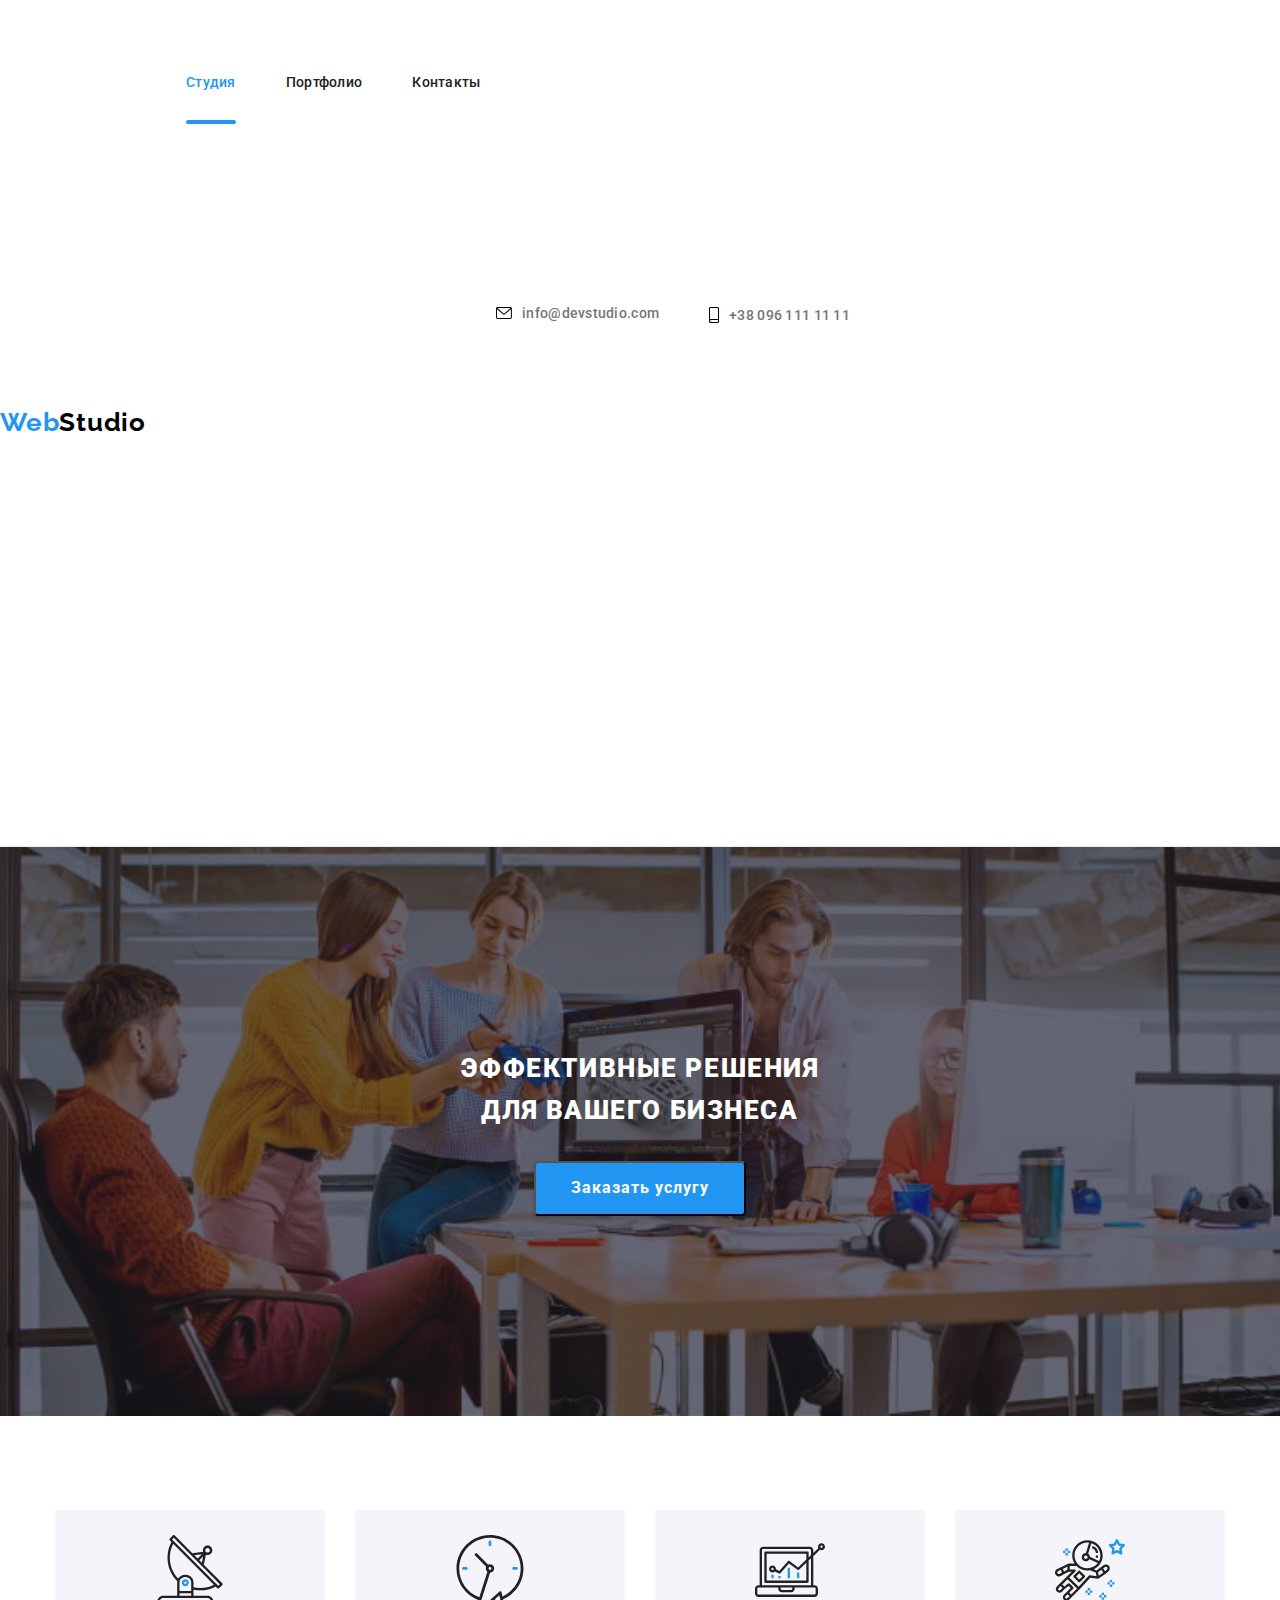
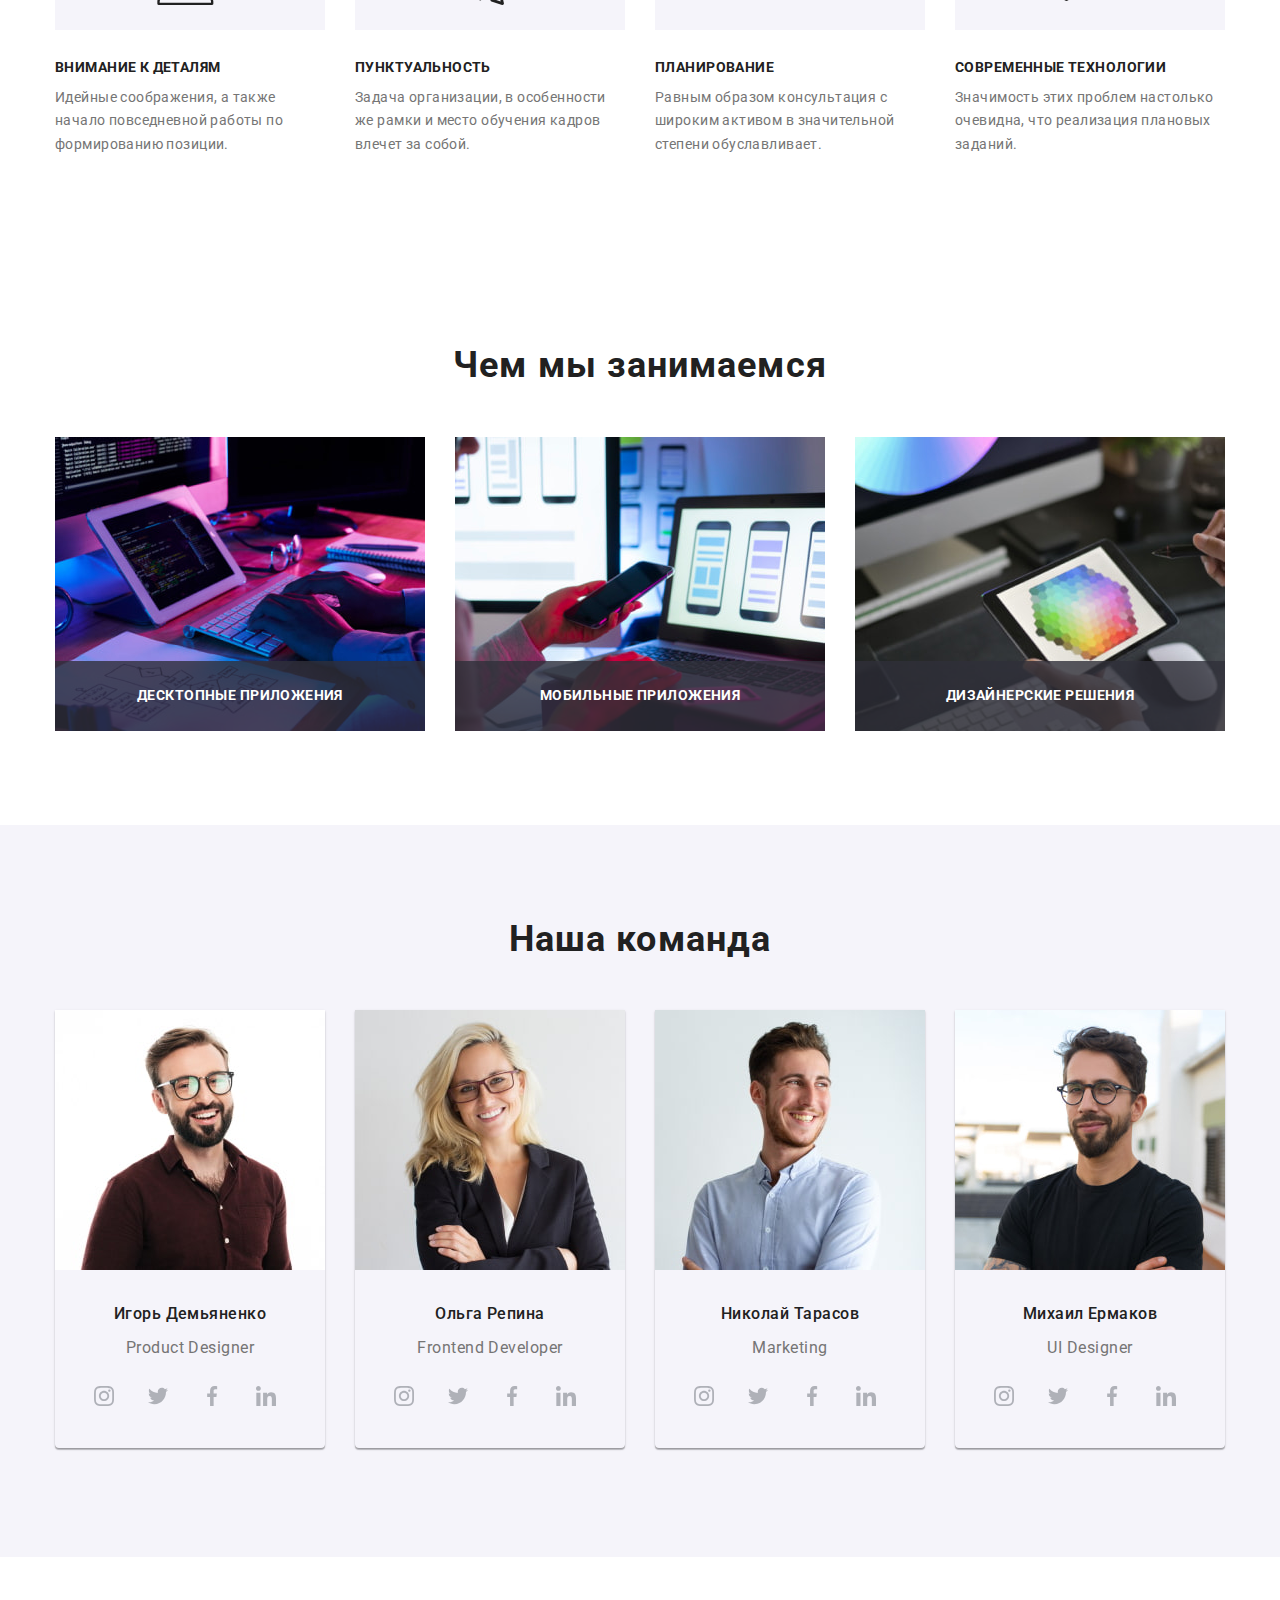
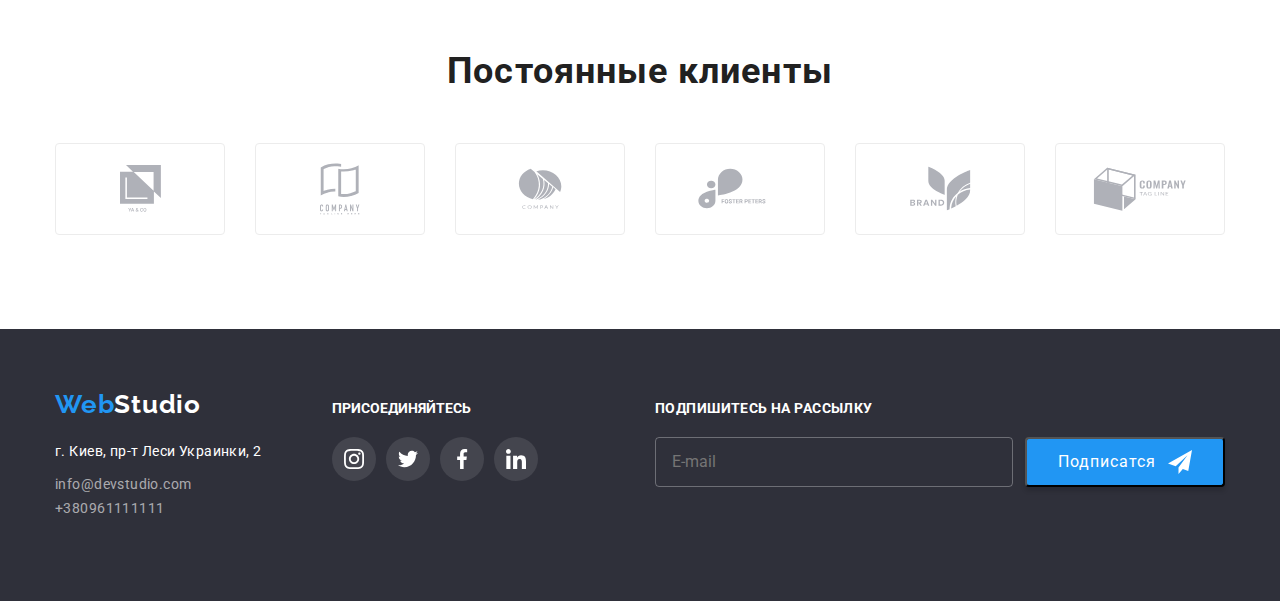
==== commit 0b1e29f9: "modal" ====
--- a/index.html
+++ b/index.html
@@ -28,7 +28,7 @@
                         </svg>
                     </button>
 
-                <div class="header__menu is-open" id="menu-container" data-menu>
+                <div class="header__menu" id="menu-container" data-menu>
                     <nav class="header__nav">
                         
                     <ul class="navigation list-none">
@@ -37,7 +37,7 @@
                         <li class="navigation__item"><a href="" class="navigation__link">Контакты</a></li>
                     </ul>
                     </nav>
-                    <div>
+                    <div class="nav__mobile">
                         <ul class="nav-contact list-none">
                             <li class="nav-contact__list">
                                 <a href="mailto:info@devstudio.com" class="nav-contact__link">
--- a/css/main.min.css
+++ b/css/main.min.css
@@ -1,2 +1,2 @@
-:root{--them-colour: #2196f3;--them-colour-two: #2f303a;--text-primary: #212121;--text-primary-second: #757575;--white-theme:#ffffff;--border-them:#f5f4fa;--container-set: 30px}body{font-family:"Roboto";list-style:none}img{display:block;max-width:100%}h1,h2,h3,h4,h5,h6{margin:0}.list-none{list-style:none;margin:0;padding:0}.visually-hidden{position:absolute;clip:rect(0 0 0 0);width:1px;height:1px;margin:-1px}.container{padding:0 15px;margin:0 auto}@media screen and (min-width: 480px){.container{width:480px}}@media screen and (min-width: 768px){.container{width:768px}}@media screen and (min-width: 1200px){.container{width:1200px}}.studio{font-size:26px;line-height:1.19;letter-spacing:0.03em;color:var(--white-theme)}.line{position:relative;display:-webkit-box;display:-webkit-flex;display:-ms-flexbox;display:flex;-webkit-box-align:center;-webkit-align-items:center;-ms-flex-align:center;align-items:center}.line::after{content:"";display:block;bottom:auto;width:100%;height:4px;position:absolute;background:var(--them-colour);-webkit-border-radius:4px;border-radius:4px;margin-top:80px}.header{position:relative;padding:25px 0;border-bottom:1px solid #ececec}.menu-button .menu-button__icon-cross{display:none}.menu-button.is-open .menu-button__icon-cross{display:block}.menu-button.is-open .menu-button__icon-menu{display:none}.menu-button{display:contents}@media screen and (min-width: 767px){.menu-button{display:none}}.header__menu{width:100%;height:796px;background-color:orange}.header__menu.is-open{display:block}@media screen and (max-width: 767px){.header__menu.is-open{display:none;top:100%;left:0;width:100%;height:796px}}.header-box{display:-webkit-box;display:-webkit-flex;display:-ms-flexbox;display:flex;-webkit-box-align:center;-webkit-align-items:center;-ms-flex-align:center;align-items:center;-webkit-box-pack:justify;-webkit-justify-content:space-between;-ms-flex-pack:justify;justify-content:space-between;padding:0 15px;margin:0 auto}@media screen and (min-width: 480px){.header-box{width:480px}}@media screen and (min-width: 768px){.header-box{width:768px}}@media screen and (min-width: 1200px){.header-box{width:1200px}}.header__nav{display:-webkit-box;display:-webkit-flex;display:-ms-flexbox;display:flex;-webkit-box-align:center;-webkit-align-items:center;-ms-flex-align:center;align-items:center;margin-right:auto}.header__nav a{color:var(--text-primary);text-decoration:none;font-weight:500;-webkit-transition:color 250ms cubic-bezier(0.4, 0, 0.2, 1);-o-transition:color 250ms cubic-bezier(0.4, 0, 0.2, 1);transition:color 250ms cubic-bezier(0.4, 0, 0.2, 1)}.header__link{font-family:Raleway;font-style:normal;font-weight:bold;font-size:26px;line-height:1.2;letter-spacing:0.03em;color:#000000;text-decoration:none}.header__logo{color:var(--them-colour)}.navigation{margin:0px;padding:0px}@media screen and (min-width: 768px){.navigation{display:-webkit-box;display:-webkit-flex;display:-ms-flexbox;display:flex}}@media screen and (min-width: 768px){.social-network{display:none}}.navigation__item{-webkit-transition:background-color 250ms cubic-bezier(0.4, 0, 0.2, 1);-o-transition:background-color 250ms cubic-bezier(0.4, 0, 0.2, 1);transition:background-color 250ms cubic-bezier(0.4, 0, 0.2, 1)}.navigation__item:not(:last-child){margin-right:50px}.navigation__link{font-weight:500;font-size:14px;line-height:1.1px;letter-spacing:0.02em}.navigation__link--active{color:var(--them-colour)}.navigation__link:hover,.navigation__link:focus{color:var(--them-colour)}.nav-contact{display:-webkit-box;display:-webkit-flex;display:-ms-flexbox;display:flex;margin:0px;padding:0px}.nav-contact__list:not(:last-child){margin-right:50px}@media screen and (max-width: 768px){.nav-contact__list{display:none}}.nav-contact__link{display:-webkit-box;display:-webkit-flex;display:-ms-flexbox;display:flex;-webkit-box-align:center;-webkit-align-items:center;-ms-flex-align:center;align-items:center;color:var(--text-primary-second);text-decoration:none;font-weight:500;font-size:14px;line-height:1.1px;letter-spacing:0.02em;-webkit-transition:color 250ms cubic-bezier(0.4, 0, 0.2, 1);-o-transition:color 250ms cubic-bezier(0.4, 0, 0.2, 1);transition:color 250ms cubic-bezier(0.4, 0, 0.2, 1)}.nav-contact__link:hover,.nav-contact__link:focus{color:var(--them-colour)}.nav-contact__icon1{-webkit-box-pack:center;-webkit-justify-content:center;-ms-flex-pack:center;justify-content:center;-webkit-box-align:center;-webkit-align-items:center;-ms-flex-align:center;align-items:center;margin-right:10px;width:16px;height:12px}.nav-contact__link:hover .nav-contact__icon1,.nav-contact__link:focus .nav-contact__icon1{fill:var(--them-colour);-webkit-transition:fill 250ms cubic-bezier(0.4, 0, 0.2, 1);-o-transition:fill 250ms cubic-bezier(0.4, 0, 0.2, 1);transition:fill 250ms cubic-bezier(0.4, 0, 0.2, 1)}.nav-contact__icon2{-webkit-box-pack:center;-webkit-justify-content:center;-ms-flex-pack:center;justify-content:center;-webkit-box-align:center;-webkit-align-items:center;-ms-flex-align:center;align-items:center;margin-right:10px;width:10px;height:16px}.nav-contact__link:hover .nav-contact__icon2,.nav-contact__link:focus .nav-contact__icon2{fill:var(--them-colour);-webkit-transition:fill 250ms cubic-bezier(0.4, 0, 0.2, 1);-o-transition:fill 250ms cubic-bezier(0.4, 0, 0.2, 1);transition:fill 250ms cubic-bezier(0.4, 0, 0.2, 1)}.section-hero{background:var(--them-colour-two);padding:118px 0;max-width:1600px;margin-left:auto;margin-right:auto;background-image:-webkit-gradient(linear, left top, right top, from(rgba(47,48,58,0.4)), to(rgba(47,48,58,0.4))),url("../images/img-bgd.jpg");background-image:-webkit-linear-gradient(left, rgba(47,48,58,0.4), rgba(47,48,58,0.4)),url("../images/img-bgd.jpg");background-image:-o-linear-gradient(left, rgba(47,48,58,0.4), rgba(47,48,58,0.4)),url("../images/img-bgd.jpg");background-image:linear-gradient(to right, rgba(47,48,58,0.4), rgba(47,48,58,0.4)),url("../images/img-bgd.jpg");background-position:center;-webkit-background-size:cover;background-size:cover;background-repeat:no-repeat}@media (min-device-pixel-ratio: 2), (-webkit-min-device-pixel-ratio: 2), (-o-min-device-pixel-ratio: 2/1), (min-resolution: 192dpi), (min-resolution: 2dppx){.section-hero{background-image:-webkit-gradient(linear, left top, right top, from(rgba(47,48,58,0.4)), to(rgba(47,48,58,0.4))),url("../images/mobile/hero-mobile@2x.jpg");background-image:-webkit-linear-gradient(left, rgba(47,48,58,0.4), rgba(47,48,58,0.4)),url("../images/mobile/hero-mobile@2x.jpg");background-image:-o-linear-gradient(left, rgba(47,48,58,0.4), rgba(47,48,58,0.4)),url("../images/mobile/hero-mobile@2x.jpg");background-image:linear-gradient(to right, rgba(47,48,58,0.4), rgba(47,48,58,0.4)),url("../images/mobile/hero-mobile@2x.jpg")}}@media screen and (min-width: 768px){.section-hero{padding:200px 0px;background-image:-webkit-gradient(linear, left top, right top, from(rgba(47,48,58,0.4)), to(rgba(47,48,58,0.4))),url("../images/tablet/hero-tablet.jpg");background-image:-webkit-linear-gradient(left, rgba(47,48,58,0.4), rgba(47,48,58,0.4)),url("../images/tablet/hero-tablet.jpg");background-image:-o-linear-gradient(left, rgba(47,48,58,0.4), rgba(47,48,58,0.4)),url("../images/tablet/hero-tablet.jpg");background-image:linear-gradient(to right, rgba(47,48,58,0.4), rgba(47,48,58,0.4)),url("../images/tablet/hero-tablet.jpg")}}@media screen and (min-width: 768px) and (min-device-pixel-ratio: 2), screen and (min-width: 768px) and (-webkit-min-device-pixel-ratio: 2), screen and (min-width: 768px) and (-o-min-device-pixel-ratio: 2/1), screen and (min-width: 768px) and (min-resolution: 192dpi), screen and (min-width: 768px) and (min-resolution: 2dppx){.section-hero{background-image:-webkit-gradient(linear, left top, right top, from(rgba(47,48,58,0.4)), to(rgba(47,48,58,0.4))),url("../images/tablet/hero-tablet@2x.jpg");background-image:-webkit-linear-gradient(left, rgba(47,48,58,0.4), rgba(47,48,58,0.4)),url("../images/tablet/hero-tablet@2x.jpg");background-image:-o-linear-gradient(left, rgba(47,48,58,0.4), rgba(47,48,58,0.4)),url("../images/tablet/hero-tablet@2x.jpg");background-image:linear-gradient(to right, rgba(47,48,58,0.4), rgba(47,48,58,0.4)),url("../images/tablet/hero-tablet@2x.jpg")}}.section-hero__header{margin-bottom:30px;margin-left:auto;margin-right:auto;max-width:360px;color:#fff;font-weight:900;font-size:26px;line-height:1.62;letter-spacing:.06em;text-transform:uppercase;text-align:center}.section-hero>h1 .footer-background{background:var(--them-colour-two);width:1600px;height:252px}.backdrop.is-hidden{visibility:hidden;opacity:0;pointer-events:none}.backdrop{position:fixed;width:100%;height:100%;left:0px;top:0px;padding:15px;overflow-y:scroll;z-index:2;-webkit-transition:opacity 350ms cubic-bezier(0.4, 0, 0.2, 1);-o-transition:opacity 350ms cubic-bezier(0.4, 0, 0.2, 1);transition:opacity 350ms cubic-bezier(0.4, 0, 0.2, 1);background:rgba(0,0,0,0.2)}.modal{position:relative;top:50%;left:50%;-webkit-transform:translate(-50%, -50%);-ms-transform:translate(-50%, -50%);transform:translate(-50%, -50%);margin:0 auto;background:var(--white-theme);-webkit-box-shadow:0px 1px 3px rgba(0,0,0,0.12),0px 1px 1px rgba(0,0,0,0.14),0px 2px 1px rgba(0,0,0,0.2);box-shadow:0px 1px 3px rgba(0,0,0,0.12),0px 1px 1px rgba(0,0,0,0.14),0px 2px 1px rgba(0,0,0,0.2);-webkit-border-radius:4px;border-radius:4px;-webkit-transition:opacity 2s linear;-o-transition:opacity 2s linear;transition:opacity 2s linear;padding:40px}@media screen and (min-width: 768px){.modal{position:absolute;width:528px}}.modal__head{display:block;font-size:20px;line-height:1.1;text-align:center;letter-spacing:0.03em;margin-bottom:12px;color:var(--text-primary)}.modal-form__box{display:block;position:relative;font-size:12px;line-height:1.16;margin-bottom:10px;letter-spacing:0.01em;color:var(--text-primary-second)}.modal-form__line,.modal-form__text{width:100%;height:40px;margin-top:4px;border:1px solid rgba(33,33,33,0.2);-webkit-box-sizing:border-box;box-sizing:border-box;-webkit-border-radius:4px;border-radius:4px;padding:0 10px 0 42px;-webkit-transition:0.3s linear border;-o-transition:0.3s linear border;transition:0.3s linear border}.modal-form__line:focus{outline:none;border:1px solid var(--them-colour)}.modal-form__icon{display:block;position:absolute;top:50%;left:10px;-webkit-transition:0.3s fill linear;-o-transition:0.3s fill linear;transition:0.3s fill linear}.modal-form__line:focus+.modal-form__icon{fill:var(--them-colour)}.modal-form__text{font-family:inherit;resize:none;height:120px;padding:12px 16px;margin-bottom:10px}.modal-form__text:focus{outline:none;border:1px solid var(--them-colour)}.modal-form__text::-webkit-input-placeholder{color:rgba(117,117,117,0.5)}.modal-form__text:-ms-input-placeholder{color:rgba(117,117,117,0.5)}.modal-form__text::-ms-input-placeholder{color:rgba(117,117,117,0.5)}.modal-form__text::placeholder{color:rgba(117,117,117,0.5)}.modal-form__svg{fill:var(--white-theme);margin-left:1px}.policy,.modal-form__svg{display:-webkit-box;display:-webkit-flex;display:-ms-flexbox;display:flex;-webkit-box-align:center;-webkit-align-items:center;-ms-flex-align:center;align-items:center;font-size:14px;color:var(--text-primary-second)}.policy a{color:var(--them-colour)}.modal-form__checkbox{position:absolute;clip:rect(0 0 0 0);width:1px;height:1px;border:0px;padding:0px;margin:-1px;overflow:hidden}.modal-form__checkbox:checked ~ .policy::before{border:0px;background-color:var(--them-colour);background-repeat:no-repeat;background-position:center;-webkit-background-size:contain;background-size:contain}.modal-form__checkbox:focus ~ .policy::before{border-color:var(--them-colour);-webkit-transition:border-color 350ms cubic-bezier(0.4, 0, 0.2, 1);-o-transition:border-color 350ms cubic-bezier(0.4, 0, 0.2, 1);transition:border-color 350ms cubic-bezier(0.4, 0, 0.2, 1)}.policy::before{content:"";height:16px;width:16px;border:1px solid var(--text-primary);-webkit-border-radius:2px;border-radius:2px;margin-right:7px}.modal-form__check{display:block;position:fixed}.policy__link{margin-left:5px}.about-work{-webkit-box-align:center;-webkit-align-items:center;-ms-flex-align:center;align-items:center;padding-top:60px;padding-bottom:60px}@media screen and (min-width: 1200px){.about-work{padding-top:94px;padding-bottom:94px}}@media screen and (min-width: 768px){.skills{display:-webkit-box;display:-webkit-flex;display:-ms-flexbox;display:flex;-webkit-flex-wrap:wrap;-ms-flex-wrap:wrap;flex-wrap:wrap;margin:-15px}}.skills__card{margin:0}@media screen and (min-width: 480px){.skills__card{width:100%;margin-bottom:30px}}@media screen and (min-width: 768px){.skills__card{width:354px;margin:15px;-webkit-box-pack:center;-webkit-justify-content:center;-ms-flex-pack:center;justify-content:center}}@media screen and (min-width: 1200px){.skills__card{width:270px}}.skills__picture{width:100%;height:120px;background-color:var(--border-them);-webkit-box-pack:center;-webkit-justify-content:center;-ms-flex-pack:center;justify-content:center;-webkit-box-align:center;-webkit-align-items:center;-ms-flex-align:center;align-items:center;display:-webkit-box;display:-webkit-flex;display:-ms-flexbox;display:flex;margin-bottom:30px}.skills__meta{font-weight:bold;font-size:14px;line-height:1.14;letter-spacing:0.03em;text-transform:uppercase;margin-bottom:10px;color:var(--text-primary);text-align:center}@media screen and (min-width: 768px){.skills__meta{text-align:inherit}}.skills__description{font-weight:normal;font-size:14px;line-height:1.7;letter-spacing:0.03em;color:var(--text-primary-second);margin:0px}.specificity{padding-top:94px;padding-bottom:94px}@media screen and (max-width: 1199px){.specificity{padding:0px;display:none}}.specificity__head{font-family:Roboto;font-style:normal;font-weight:bold;font-size:36px;line-height:1.16;text-align:center;margin-bottom:50px;letter-spacing:0.03em;color:var(--text-primary)}.specificity__card{display:-webkit-box;display:-webkit-flex;display:-ms-flexbox;display:flex}.specificity__image{position:relative}.specificity__image:not(:last-child){margin-right:30px}.specificity__title{position:absolute;bottom:0;width:100%;height:70px;display:-webkit-box;display:-webkit-flex;display:-ms-flexbox;display:flex;-webkit-box-align:center;-webkit-align-items:center;-ms-flex-align:center;align-items:center;-webkit-box-pack:center;-webkit-justify-content:center;-ms-flex-pack:center;justify-content:center;color:var(--white-theme);background:rgba(47,48,58,0.8);font-weight:700;font-size:14px;line-height:1.14;letter-spacing:0.03em;text-transform:uppercase}.team{padding-top:60px;padding-bottom:60px;background-color:var(--border-them)}@media screen and (min-width: 1200px){.team{padding-top:94px;padding-bottom:94px}}.team__head{font-family:Roboto;font-style:normal;font-weight:bold;font-size:36px;line-height:1.16;text-align:center;margin-bottom:30px;letter-spacing:0.03em;color:var(--text-primary)}@media screen and (min-width: 1200px){.team__head{margin-bottom:50px}}.user-description__name{font-weight:500;font-size:16px;line-height:1.8;text-align:center;letter-spacing:0.03em;color:var(--text-primary);margin-top:0px}.user-description__profession{font-size:16px;line-height:1.18;text-align:center;letter-spacing:0.03em;margin:0px 0px;color:var(--text-primary-second);margin-bottom:16px}@media screen and (min-width: 768px){.card-workers{margin:-15px;display:-webkit-box;display:-webkit-flex;display:-ms-flexbox;display:flex;-webkit-flex-wrap:wrap;-ms-flex-wrap:wrap;flex-wrap:wrap}}@media screen and (min-width: 1200px){.card-workers{display:-webkit-box;display:-webkit-flex;display:-ms-flexbox;display:flex}}.user-description__name{margin-bottom:10px}.card-workers__box{-webkit-box-shadow:0px 1px 3px rgba(0,0,0,0.12),0px 1px 1px rgba(0,0,0,0.14),0px 2px 1px rgba(0,0,0,0.2);box-shadow:0px 1px 3px rgba(0,0,0,0.12),0px 1px 1px rgba(0,0,0,0.14),0px 2px 1px rgba(0,0,0,0.2);-webkit-border-radius:0px 0px 4px 4px;border-radius:0px 0px 4px 4px;background-color:var(--primary-background-color)}.card-workers__box:not(:last-child){margin-bottom:30px}@media screen and (min-width: 768px){.card-workers__box{width:-webkit-calc((100% - 4 * 15px) / 2);width:calc((100% - 4 * 15px) / 2);margin:15px;margin-bottom:30px}}@media screen and (min-width: 1200px){.card-workers__box{width:270px}}.user-description{padding:30px 0px 30px 0px}.social-box__svg{fill:#afb1b8;-webkit-transition:fill 250ms cubic-bezier(0.4, 0, 0.2, 1);-o-transition:fill 250ms cubic-bezier(0.4, 0, 0.2, 1);transition:fill 250ms cubic-bezier(0.4, 0, 0.2, 1)}.social-box__link:hover .social-box__svg,.social-box__link:focus .social-box__svg{fill:var(--white-theme)}.social-box{display:-webkit-box;display:-webkit-flex;display:-ms-flexbox;display:flex;-webkit-box-pack:center;-webkit-justify-content:center;-ms-flex-pack:center;justify-content:center}.social-box__item:last-child{margin-right:0}.social-box__link{-webkit-transition:background-color 250ms cubic-bezier(0.4, 0, 0.2, 1);-o-transition:background-color 250ms cubic-bezier(0.4, 0, 0.2, 1);transition:background-color 250ms cubic-bezier(0.4, 0, 0.2, 1);display:-webkit-box;display:-webkit-flex;display:-ms-flexbox;display:flex;margin-right:10px;width:44px;height:44px;-webkit-box-pack:center;-webkit-justify-content:center;-ms-flex-pack:center;justify-content:center;-webkit-box-align:center;-webkit-align-items:center;-ms-flex-align:center;align-items:center;-webkit-border-radius:50%;border-radius:50%}.social-box__link:hover,.social-box__link:focus{background-color:var(--them-colour)}.clients{padding-top:60px;padding-bottom:60px}@media screen and (min-width: 1200px){.clients{padding-top:94px;padding-bottom:94px}}.clients__head{font-family:Roboto;font-style:normal;font-weight:bold;font-size:36px;line-height:1.16;text-align:center;margin-bottom:30px;letter-spacing:0.03em;color:var(--text-primary)}@media screen and (min-width: 1200px){.clients__head{margin-bottom:50px}}.clients__box{display:-webkit-box;display:-webkit-flex;display:-ms-flexbox;display:flex;-webkit-flex-wrap:wrap;-ms-flex-wrap:wrap;flex-wrap:wrap;-webkit-box-pack:center;-webkit-justify-content:center;-ms-flex-pack:center;justify-content:center;margin:-15px}.clients__card{margin:15px;width:-webkit-calc((100% - 6 * 15px) / 2);width:calc((100% - 6 * 15px) / 2)}@media screen and (min-width: 768px){.clients__card{width:-webkit-calc((100% - 6 * 15px) / 3);width:calc((100% - 6 * 15px) / 3)}}@media screen and (min-width: 1200px){.clients__card{width:170px}}.clients__link{-webkit-transition:border 250ms cubic-bezier(0.4, 0, 0.2, 1);-o-transition:border 250ms cubic-bezier(0.4, 0, 0.2, 1);transition:border 250ms cubic-bezier(0.4, 0, 0.2, 1);height:92px;border:1px solid #ececec;-webkit-border-radius:4px;border-radius:4px;display:-webkit-box;display:-webkit-flex;display:-ms-flexbox;display:flex;-webkit-box-pack:center;-webkit-justify-content:center;-ms-flex-pack:center;justify-content:center;-webkit-box-align:center;-webkit-align-items:center;-ms-flex-align:center;align-items:center}.clients__link:hover,.clients__link:focus{border:1px solid var(--them-colour)}.clients__icon{-webkit-transition:fill 250ms cubic-bezier(0.4, 0, 0.2, 1);-o-transition:fill 250ms cubic-bezier(0.4, 0, 0.2, 1);transition:fill 250ms cubic-bezier(0.4, 0, 0.2, 1)}.clients__link:hover .clients__icon,.clients__link:focus .clients__icon{fill:var(--them-colour)}.clients__icon{fill:#afb1b8}.footer{background:var(--them-colour-two);padding:60px 0;text-decoration:none;padding:60px 0px;display:-webkit-box;display:-webkit-flex;display:-ms-flexbox;display:flex}.footer-box__info{text-align:center;margin-bottom:60px}@media screen and (min-width: 768px){.footer-box__info{margin-bottom:0}}@media screen and (min-width: 1200px){.footer-box__info{margin-right:70px;text-align:left}}.footer-box{display:block}@media screen and (min-width: 768px){.footer-box{display:-webkit-box;display:-webkit-flex;display:-ms-flexbox;display:flex;-webkit-box-align:baseline;-webkit-align-items:baseline;-ms-flex-align:baseline;align-items:baseline;-webkit-flex-wrap:wrap;-ms-flex-wrap:wrap;flex-wrap:wrap;-webkit-justify-content:space-around;-ms-flex-pack:distribute;justify-content:space-around}}.footer-box__second{text-align:center;margin-bottom:60px}@media screen and (min-width: 768px){.footer-box__second{margin-bottom:0}}@media screen and (min-width: 1200px){.footer-box__second{margin-right:70px;text-align:left}}.footer__logo{color:var(--them-colour)}.footer__link{font-family:Raleway;font-style:normal;font-weight:bold;font-size:26px;line-height:1.2;letter-spacing:0.03em;color:#000000;text-decoration:none;display:block;margin-bottom:20px}.footer__street{font-size:14px;line-height:1.7;letter-spacing:0.03em;font-style:normal;color:var(--white-theme);margin:0px 0px;margin-bottom:9px}.footer__contact{font-style:normal;font-size:14px;line-height:1.7;letter-spacing:0.03em;text-decoration:none;color:rgba(255,255,255,0.6)}.footer__contact:not(:last-child){margin-bottom:9px}.footer-form__label{text-align:center;font-size:14px;line-height:1.14;letter-spacing:0.03em;text-transform:uppercase;margin-bottom:20px;color:var(--white-theme)}@media screen and (min-width: 1200px){.footer-form__label{text-align:left}}@media screen and (min-width: 768px){.footer-form{margin-top:60px}}@media screen and (min-width: 1200px){.footer-form{margin-top:0;margin-left:auto}}@media screen and (min-width: 1200px){.footer-form__email{display:-webkit-box;display:-webkit-flex;display:-ms-flexbox;display:flex}}.footer-form__email::-webkit-input-placeholder{color:rgba(255,255,255,0.6)}.footer-form__email:-ms-input-placeholder{color:rgba(255,255,255,0.6)}.footer-form__email::-ms-input-placeholder{color:rgba(255,255,255,0.6)}.footer-form__email::placeholder{color:rgba(255,255,255,0.6)}.footer-form__input{width:100%;height:50px;background-color:#ffffff00;border:1px solid rgba(255,255,255,0.3);-webkit-box-sizing:border-box;box-sizing:border-box;-webkit-border-radius:4px;border-radius:4px;padding-left:16px}@media screen and (min-width: 768px){.footer-form__input{width:450px}}@media screen and (min-width: 1200px){.footer-form__input{margin-right:12px;margin-bottom:0;width:358px}}.form-button__svg{margin-left:12px}.connect{margin-bottom:60px}.connect__titles{margin-bottom:20px;color:var(--white-theme);font-weight:700;font-size:14px;line-height:1.14;text-transform:uppercase}@media screen and (min-width: 480px){.connect__titles{text-align:center}}@media screen and (min-width: 1200px){.connect__titles{text-align:left}}.connect__list{display:-webkit-box;display:-webkit-flex;display:-ms-flexbox;display:flex;-webkit-box-pack:center;-webkit-justify-content:center;-ms-flex-pack:center;justify-content:center}.connect__item:last-child{margin-right:0}.connect__link{-webkit-transition:background-color 250ms cubic-bezier(0.4, 0, 0.2, 1);-o-transition:background-color 250ms cubic-bezier(0.4, 0, 0.2, 1);transition:background-color 250ms cubic-bezier(0.4, 0, 0.2, 1);display:-webkit-box;display:-webkit-flex;display:-ms-flexbox;display:flex;width:44px;height:44px;margin-right:10px;-webkit-border-radius:50%;border-radius:50%;-webkit-box-align:center;-webkit-align-items:center;-ms-flex-align:center;align-items:center;-webkit-box-pack:center;-webkit-justify-content:center;-ms-flex-pack:center;justify-content:center;background-color:rgba(255,255,255,0.1)}.connect__link:hover,.connect__link:focus{background-color:var(--them-colour)}.connect__svg{-webkit-transition:fill 250ms lcubic-bezier(0.4, 0, 0.2, 1);-o-transition:fill 250ms lcubic-bezier(0.4, 0, 0.2, 1);transition:fill 250ms lcubic-bezier(0.4, 0, 0.2, 1);width:20px;fill:var(--white-theme)}.section-hero__button{background:var(--them-colour);-webkit-box-shadow:0px 4px 4px rgba(0,0,0,0.15);box-shadow:0px 4px 4px rgba(0,0,0,0.15);-webkit-border-radius:4px;border-radius:4px;font-weight:bold;font-size:16px;line-height:1.9;cursor:pointer;padding:10px 35px 10px 35px;-webkit-box-align:center;-webkit-align-items:center;-ms-flex-align:center;align-items:center;text-align:center;letter-spacing:0.06em;margin:0 auto;display:-webkit-box;display:-webkit-flex;display:-ms-flexbox;display:flex;color:var(--white-theme)}.modal--close{position:absolute;cursor:pointer;width:30px;height:30px;-webkit-border-radius:50%;border-radius:50%;background:var(--white-theme);border:1px solid grey;top:8px;right:8px;font-size:1.4em;-webkit-transition:0.3s linear color;-o-transition:0.3s linear color;transition:0.3s linear color;display:-webkit-box;display:-webkit-flex;display:-ms-flexbox;display:flex;-webkit-box-pack:center;-webkit-justify-content:center;-ms-flex-pack:center;justify-content:center}.modal--close:hover,.modal--close:focus{color:var(--them-colour)}.policy__btn{display:block;-webkit-box-align:center;-webkit-align-items:center;-ms-flex-align:center;align-items:center;text-align:center;letter-spacing:0.06em;cursor:pointer;margin:0 auto;margin-top:30px;padding:10px 55px 10px 56px;color:var(--white-theme);background:#188ce8;-webkit-box-shadow:0px 4px 4px rgba(0,0,0,0.15);box-shadow:0px 4px 4px rgba(0,0,0,0.15);-webkit-border-radius:4px;border-radius:4px}.button__set--li{margin-bottom:15px}.button__set--active{-webkit-border-radius:4px;border-radius:4px;border-color:var(--border-them);padding:6px 22px;font-weight:500;font-size:16px;line-height:1.62;text-align:center;color:var(--text-primary);background-color:var(--border-them);cursor:pointer;-webkit-transition:color 250ms cubic-bezier(0.4, 0, 0.2, 1),background-color 250ms cubic-bezier(0.4, 0, 0.2, 1),-webkit-box-shadow 250ms cubic-bezier(0.4, 0, 0.2, 1);transition:color 250ms cubic-bezier(0.4, 0, 0.2, 1),background-color 250ms cubic-bezier(0.4, 0, 0.2, 1),-webkit-box-shadow 250ms cubic-bezier(0.4, 0, 0.2, 1);-o-transition:color 250ms cubic-bezier(0.4, 0, 0.2, 1),background-color 250ms cubic-bezier(0.4, 0, 0.2, 1),box-shadow 250ms cubic-bezier(0.4, 0, 0.2, 1);transition:color 250ms cubic-bezier(0.4, 0, 0.2, 1),background-color 250ms cubic-bezier(0.4, 0, 0.2, 1),box-shadow 250ms cubic-bezier(0.4, 0, 0.2, 1);transition:color 250ms cubic-bezier(0.4, 0, 0.2, 1),background-color 250ms cubic-bezier(0.4, 0, 0.2, 1),box-shadow 250ms cubic-bezier(0.4, 0, 0.2, 1),-webkit-box-shadow 250ms cubic-bezier(0.4, 0, 0.2, 1)}.button__set--active:hover,.button__set--active:focus{text-decoration:none;color:var(--white-theme);-webkit-box-shadow:0px 3px 1px rgba(0,0,0,0.1),0px 1px 2px rgba(0,0,0,0.08),0px 2px 2px rgba(0,0,0,0.12);box-shadow:0px 3px 1px rgba(0,0,0,0.1),0px 1px 2px rgba(0,0,0,0.08),0px 2px 2px rgba(0,0,0,0.12)}.button__set--active:hover,.button__set--active:focus{background:var(--them-colour);-webkit-border-radius:4px;border-radius:4px;border-color:var(--border-them)}.button__set:not(:last-child) .button__set--active{margin-right:8px}.button__set{display:-webkit-box;display:-webkit-flex;display:-ms-flexbox;display:flex;margin-bottom:50px;-webkit-flex-wrap:wrap;-ms-flex-wrap:wrap;flex-wrap:wrap}@media screen and (min-width: 768px){.button__set{-webkit-box-pack:center;-webkit-justify-content:center;-ms-flex-pack:center;justify-content:center}}.form-button{cursor:pointer;width:200px;height:50px;font-size:16px;line-height:1.9;display:-webkit-box;display:-webkit-flex;display:-ms-flexbox;display:flex;-webkit-box-align:center;-webkit-align-items:center;-ms-flex-align:center;align-items:center;text-align:center;letter-spacing:0.06em;margin-left:12px;color:var(--white-theme);-webkit-box-pack:center;-webkit-justify-content:center;-ms-flex-pack:center;justify-content:center;background:var(--them-colour);-webkit-box-shadow:0px 4px 4px rgba(0,0,0,0.15);box-shadow:0px 4px 4px rgba(0,0,0,0.15);-webkit-border-radius:4px;border-radius:4px}@media screen and (min-width: 480px){.form-button{margin-top:20px;margin-left:auto;margin-right:auto}}@media screen and (min-width: 1200px){.form-button{margin-top:0px}}.button{padding-top:60px;padding-bottom:60px}@media screen and (min-width: 1200px){.button{padding-top:94px;padding-bottom:94px}}.card-set{-webkit-box-align:center;-webkit-align-items:center;-ms-flex-align:center;align-items:center;-webkit-flex-wrap:wrap;-ms-flex-wrap:wrap;flex-wrap:wrap;padding:0px;margin:0px}@media screen and (min-width: 768px){.card-set{display:-webkit-box;display:-webkit-flex;display:-ms-flexbox;display:flex}}@media screen and (min-width: 1200px){.card-set{margin-top:-webkit-calc(-1 * var(--container-set));margin-top:calc(-1 * var(--container-set));margin-left:-webkit-calc(-1 * var(--container-set));margin-left:calc(-1 * var(--container-set))}}@media screen and (min-width: 768px){.card-set>.card-set__item{display:-webkit-box;display:-webkit-flex;display:-ms-flexbox;display:flex;-webkit-flex-basis:-webkit-calc(100% / 2 - var(--container-set));-ms-flex-preferred-size:calc(100% / 2 - var(--container-set));flex-basis:calc(100% / 2 - var(--container-set));margin-left:var(--container-set);margin-top:var(--container-set);display:flex}}@media screen and (min-width: 1200px){.card-set>.card-set__item{-webkit-flex-basis:-webkit-calc(100% / 3 - var(--container-set));-ms-flex-preferred-size:calc(100% / 3 - var(--container-set));flex-basis:calc(100% / 3 - var(--container-set));margin-left:var(--container-set);margin-top:var(--container-set)}}.card-set__item{-webkit-transition:-webkit-box-shadow 250ms cubic-bezier(0.4, 0, 0.2, 1);transition:-webkit-box-shadow 250ms cubic-bezier(0.4, 0, 0.2, 1);-o-transition:box-shadow 250ms cubic-bezier(0.4, 0, 0.2, 1);transition:box-shadow 250ms cubic-bezier(0.4, 0, 0.2, 1);transition:box-shadow 250ms cubic-bezier(0.4, 0, 0.2, 1), -webkit-box-shadow 250ms cubic-bezier(0.4, 0, 0.2, 1)}.text-box{position:relative;padding:20px 24px 20px 24px;background:var(--white-theme);border:1px solid #eeeeee;-webkit-box-sizing:border-box;box-sizing:border-box}.product{position:relative;overflow:hidden}.card-set__link{overflow:hidden;cursor:pointer;display:block;text-decoration:none}.card-set__link:hover,.card-set__link:focus{-webkit-box-shadow:0px 1px 1px rgba(0,0,0,0.12),0px 4px 4px rgba(0,0,0,0.06),1px 4px 6px rgba(0,0,0,0.16);box-shadow:0px 1px 1px rgba(0,0,0,0.12),0px 4px 4px rgba(0,0,0,0.06),1px 4px 6px rgba(0,0,0,0.16)}.product__text{position:absolute;margin:0 auto;top:0;left:0;width:100%;height:100%;color:var(--white-theme);font-size:18px;line-height:1.56;letter-spacing:0.03em;background:rgba(33,150,243,0.9);padding:63px 24px;-webkit-transform:translateY(100%);-ms-transform:translateY(100%);transform:translateY(100%);-webkit-transition:-webkit-transform 250ms cubic-bezier(0.4, 0, 0.2, 1);transition:-webkit-transform 250ms cubic-bezier(0.4, 0, 0.2, 1);-o-transition:transform 250ms cubic-bezier(0.4, 0, 0.2, 1);transition:transform 250ms cubic-bezier(0.4, 0, 0.2, 1);transition:transform 250ms cubic-bezier(0.4, 0, 0.2, 1), -webkit-transform 250ms cubic-bezier(0.4, 0, 0.2, 1)}.card-set__link:hover .product__text,.card-set__link:focus .product__text{-webkit-transform:translateY(0);-ms-transform:translateY(0);transform:translateY(0)}.text-box__name{font-size:18px;line-height:2;letter-spacing:0.06em;color:var(--text-primary);margin-bottom:4px}@media screen and (min-width: 768px) and (max-width: 1199px){.text-box__name{letter-spacing:normal}}.text-box__meta{font-size:16px;line-height:1.87;letter-spacing:0.03em;color:var(--text-primary-second);margin:0px}
+:root{--them-colour: #2196f3;--them-colour-two: #2f303a;--text-primary: #212121;--text-primary-second: #757575;--white-theme:#ffffff;--border-them:#f5f4fa;--container-set: 30px}body{font-family:"Roboto";list-style:none}img{display:block;max-width:100%}h1,h2,h3,h4,h5,h6{margin:0}.list-none{list-style:none;margin:0;padding:0}.visually-hidden{position:absolute;clip:rect(0 0 0 0);width:1px;height:1px;margin:-1px}.container{padding:0 15px;margin:0 auto}@media screen and (min-width: 480px){.container{width:480px}}@media screen and (min-width: 768px){.container{width:768px}}@media screen and (min-width: 1200px){.container{width:1200px}}.studio{font-size:26px;line-height:1.19;letter-spacing:0.03em;color:var(--white-theme)}.line{position:relative;display:-webkit-box;display:-webkit-flex;display:-ms-flexbox;display:flex;-webkit-box-align:center;-webkit-align-items:center;-ms-flex-align:center;align-items:center}.line::after{content:"";display:block;bottom:auto;width:100%;height:4px;position:absolute;background:var(--them-colour);-webkit-border-radius:4px;border-radius:4px;margin-top:80px}@media screen and (max-width: 767px){.line::after{display:none}}.header{position:relative;padding:25px 0;border-bottom:1px solid #ececec}.menu-button .menu-button__icon-cross{display:none}.menu-button.is-open .menu-button__icon-cross{display:block}.menu-button.is-open .menu-button__icon-menu{display:none}.menu-button{display:contents}@media screen and (min-width: 767px){.menu-button{display:none}}.header__menu{width:100%;height:796px;padding:48px 40px;padding-top:32px}@media screen and (max-width: 767px){.header__menu{position:absolute;display:none;top:100%;left:0;width:100%;height:796px;background-color:orange}.header__menu.is-open{display:block}}.header-box{display:-webkit-box;display:-webkit-flex;display:-ms-flexbox;display:flex;-webkit-box-align:center;-webkit-align-items:center;-ms-flex-align:center;align-items:center;-webkit-box-pack:justify;-webkit-justify-content:space-between;-ms-flex-pack:justify;justify-content:space-between}@media screen and (min-width: 480px){.header-box{width:480px}}@media screen and (min-width: 768px){.header-box{width:768px}}@media screen and (min-width: 1200px){.header-box{width:1200px}}.header__nav{display:-webkit-box;display:-webkit-flex;display:-ms-flexbox;display:flex;-webkit-box-align:center;-webkit-align-items:center;-ms-flex-align:center;align-items:center;margin-right:auto;padding-bottom:200px}.header__nav a{color:var(--text-primary);text-decoration:none;font-weight:500;-webkit-transition:color 250ms cubic-bezier(0.4, 0, 0.2, 1);-o-transition:color 250ms cubic-bezier(0.4, 0, 0.2, 1);transition:color 250ms cubic-bezier(0.4, 0, 0.2, 1)}.header__link{font-family:Raleway;font-style:normal;font-weight:bold;font-size:26px;line-height:1.2;letter-spacing:0.03em;color:#000000;text-decoration:none}.header__logo{color:var(--them-colour)}.navigation{margin:0px;padding:0px}@media screen and (min-width: 768px){.navigation{display:-webkit-box;display:-webkit-flex;display:-ms-flexbox;display:flex}}.social-network{display:-webkit-box;display:-webkit-flex;display:-ms-flexbox;display:flex;-webkit-flex-wrap:wrap;-ms-flex-wrap:wrap;flex-wrap:wrap}@media screen and (min-width: 768px){.social-network{display:none}}.social-network__item a{text-decoration:none}.social-network__item:not(:last-child){margin-right:10px;padding-right:10px;border-right:1px solid rgba(33,33,33,0.2)}.social-network__link{font-weight:500;font-size:18px;line-height:1.2;letter-spacing:0.02em}.navigation__item{padding-top:16px;padding-bottom:16px;-webkit-transition:background-color 250ms cubic-bezier(0.4, 0, 0.2, 1);-o-transition:background-color 250ms cubic-bezier(0.4, 0, 0.2, 1);transition:background-color 250ms cubic-bezier(0.4, 0, 0.2, 1)}.navigation__item:not(:last-child){margin-right:50px}.navigation__link{font-weight:500;font-size:40px;line-height:1.17;text-align:center;letter-spacing:0.02em}.navigation__link--active{color:var(--them-colour)}.navigation__link:hover,.navigation__link:focus{color:var(--them-colour)}@media screen and (min-width: 768px){.navigation__link{font-weight:500;font-size:14px;line-height:1.1px;letter-spacing:0.02em}}.nav__mobile{-webkit-box-pack:center;-webkit-justify-content:center;-ms-flex-pack:center;justify-content:center}@media screen and (min-width: 768px){.nav__mobile{display:-webkit-box;display:-webkit-flex;display:-ms-flexbox;display:flex}}.nav-contact{-webkit-box-pack:center;-webkit-justify-content:center;-ms-flex-pack:center;justify-content:center;margin:0px;padding:0px}@media screen and (max-width: 767px){.nav-contact{margin-bottom:64px;display:-webkit-box;display:-webkit-flex;display:-ms-flexbox;display:flex;-webkit-box-orient:vertical;-webkit-box-direction:reverse;-webkit-flex-direction:column-reverse;-ms-flex-direction:column-reverse;flex-direction:column-reverse}}@media screen and (min-width: 768px){.nav-contact{display:-webkit-box;display:-webkit-flex;display:-ms-flexbox;display:flex}}.nav-contact__list:not(:last-child){margin-right:50px}.nav-contact__link{font-weight:500;font-size:34px;line-height:40px;text-decoration:none;letter-spacing:0.02em}.nav-contact__link:hover,.nav-contact__link:focus{color:var(--them-colour)}@media screen and (min-width: 768px){.nav-contact__link{display:-webkit-box;display:-webkit-flex;display:-ms-flexbox;display:flex;-webkit-box-align:center;-webkit-align-items:center;-ms-flex-align:center;align-items:center;color:var(--text-primary-second);text-decoration:none;font-weight:500;font-size:14px;line-height:1.1px;letter-spacing:0.02em;-webkit-transition:color 250ms cubic-bezier(0.4, 0, 0.2, 1);-o-transition:color 250ms cubic-bezier(0.4, 0, 0.2, 1);transition:color 250ms cubic-bezier(0.4, 0, 0.2, 1)}}.nav-contact__icon1{-webkit-box-pack:center;-webkit-justify-content:center;-ms-flex-pack:center;justify-content:center;-webkit-box-align:center;-webkit-align-items:center;-ms-flex-align:center;align-items:center;margin-right:10px;width:16px;height:12px}@media screen and (max-width: 767px){.nav-contact__icon1{display:none}}.nav-contact__link:hover .nav-contact__icon1,.nav-contact__link:focus .nav-contact__icon1{fill:var(--them-colour);-webkit-transition:fill 250ms cubic-bezier(0.4, 0, 0.2, 1);-o-transition:fill 250ms cubic-bezier(0.4, 0, 0.2, 1);transition:fill 250ms cubic-bezier(0.4, 0, 0.2, 1)}.nav-contact__icon2{-webkit-box-pack:center;-webkit-justify-content:center;-ms-flex-pack:center;justify-content:center;-webkit-box-align:center;-webkit-align-items:center;-ms-flex-align:center;align-items:center;margin-right:10px;width:10px;height:16px}.nav-contact__link:hover .nav-contact__icon2,.nav-contact__link:focus .nav-contact__icon2{fill:var(--them-colour);-webkit-transition:fill 250ms cubic-bezier(0.4, 0, 0.2, 1);-o-transition:fill 250ms cubic-bezier(0.4, 0, 0.2, 1);transition:fill 250ms cubic-bezier(0.4, 0, 0.2, 1)}@media screen and (max-width: 767px){.nav-contact__icon2{display:none}}.section-hero{background:var(--them-colour-two);padding:118px 0;max-width:1600px;margin-left:auto;margin-right:auto;background-image:-webkit-gradient(linear, left top, right top, from(rgba(47,48,58,0.4)), to(rgba(47,48,58,0.4))),url("../images/img-bgd.jpg");background-image:-webkit-linear-gradient(left, rgba(47,48,58,0.4), rgba(47,48,58,0.4)),url("../images/img-bgd.jpg");background-image:-o-linear-gradient(left, rgba(47,48,58,0.4), rgba(47,48,58,0.4)),url("../images/img-bgd.jpg");background-image:linear-gradient(to right, rgba(47,48,58,0.4), rgba(47,48,58,0.4)),url("../images/img-bgd.jpg");background-position:center;-webkit-background-size:cover;background-size:cover;background-repeat:no-repeat}@media (min-device-pixel-ratio: 2), (-webkit-min-device-pixel-ratio: 2), (-o-min-device-pixel-ratio: 2/1), (min-resolution: 192dpi), (min-resolution: 2dppx){.section-hero{background-image:-webkit-gradient(linear, left top, right top, from(rgba(47,48,58,0.4)), to(rgba(47,48,58,0.4))),url("../images/mobile/hero-mobile@2x.jpg");background-image:-webkit-linear-gradient(left, rgba(47,48,58,0.4), rgba(47,48,58,0.4)),url("../images/mobile/hero-mobile@2x.jpg");background-image:-o-linear-gradient(left, rgba(47,48,58,0.4), rgba(47,48,58,0.4)),url("../images/mobile/hero-mobile@2x.jpg");background-image:linear-gradient(to right, rgba(47,48,58,0.4), rgba(47,48,58,0.4)),url("../images/mobile/hero-mobile@2x.jpg")}}@media screen and (min-width: 768px){.section-hero{padding:200px 0px;background-image:-webkit-gradient(linear, left top, right top, from(rgba(47,48,58,0.4)), to(rgba(47,48,58,0.4))),url("../images/tablet/hero-tablet.jpg");background-image:-webkit-linear-gradient(left, rgba(47,48,58,0.4), rgba(47,48,58,0.4)),url("../images/tablet/hero-tablet.jpg");background-image:-o-linear-gradient(left, rgba(47,48,58,0.4), rgba(47,48,58,0.4)),url("../images/tablet/hero-tablet.jpg");background-image:linear-gradient(to right, rgba(47,48,58,0.4), rgba(47,48,58,0.4)),url("../images/tablet/hero-tablet.jpg")}}@media screen and (min-width: 768px) and (min-device-pixel-ratio: 2), screen and (min-width: 768px) and (-webkit-min-device-pixel-ratio: 2), screen and (min-width: 768px) and (-o-min-device-pixel-ratio: 2/1), screen and (min-width: 768px) and (min-resolution: 192dpi), screen and (min-width: 768px) and (min-resolution: 2dppx){.section-hero{background-image:-webkit-gradient(linear, left top, right top, from(rgba(47,48,58,0.4)), to(rgba(47,48,58,0.4))),url("../images/tablet/hero-tablet@2x.jpg");background-image:-webkit-linear-gradient(left, rgba(47,48,58,0.4), rgba(47,48,58,0.4)),url("../images/tablet/hero-tablet@2x.jpg");background-image:-o-linear-gradient(left, rgba(47,48,58,0.4), rgba(47,48,58,0.4)),url("../images/tablet/hero-tablet@2x.jpg");background-image:linear-gradient(to right, rgba(47,48,58,0.4), rgba(47,48,58,0.4)),url("../images/tablet/hero-tablet@2x.jpg")}}.section-hero__header{margin-bottom:30px;margin-left:auto;margin-right:auto;max-width:360px;color:#fff;font-weight:900;font-size:26px;line-height:1.62;letter-spacing:.06em;text-transform:uppercase;text-align:center}.section-hero>h1 .footer-background{background:var(--them-colour-two);width:1600px;height:252px}.backdrop.is-hidden{visibility:hidden;opacity:0;pointer-events:none}.backdrop{position:fixed;width:100%;height:100%;left:0px;top:0px;padding:15px;overflow-y:scroll;z-index:2;-webkit-transition:opacity 350ms cubic-bezier(0.4, 0, 0.2, 1);-o-transition:opacity 350ms cubic-bezier(0.4, 0, 0.2, 1);transition:opacity 350ms cubic-bezier(0.4, 0, 0.2, 1);background:rgba(0,0,0,0.2)}.modal{position:relative;top:50%;left:50%;-webkit-transform:translate(-50%, -50%);-ms-transform:translate(-50%, -50%);transform:translate(-50%, -50%);margin:0 auto;background:var(--white-theme);-webkit-box-shadow:0px 1px 3px rgba(0,0,0,0.12),0px 1px 1px rgba(0,0,0,0.14),0px 2px 1px rgba(0,0,0,0.2);box-shadow:0px 1px 3px rgba(0,0,0,0.12),0px 1px 1px rgba(0,0,0,0.14),0px 2px 1px rgba(0,0,0,0.2);-webkit-border-radius:4px;border-radius:4px;-webkit-transition:opacity 2s linear;-o-transition:opacity 2s linear;transition:opacity 2s linear;padding:40px}@media screen and (min-width: 768px){.modal{position:absolute;width:528px}}.modal__head{display:block;font-size:20px;line-height:1.1;text-align:center;letter-spacing:0.03em;margin-bottom:12px;color:var(--text-primary)}.modal-form__box{display:block;position:relative;font-size:12px;line-height:1.16;margin-bottom:10px;letter-spacing:0.01em;color:var(--text-primary-second)}.modal-form__line,.modal-form__text{width:100%;height:40px;margin-top:4px;border:1px solid rgba(33,33,33,0.2);-webkit-box-sizing:border-box;box-sizing:border-box;-webkit-border-radius:4px;border-radius:4px;padding:0 10px 0 42px;-webkit-transition:0.3s linear border;-o-transition:0.3s linear border;transition:0.3s linear border}.modal-form__line:focus{outline:none;border:1px solid var(--them-colour)}.modal-form__icon{display:block;position:absolute;top:50%;left:10px;-webkit-transition:0.3s fill linear;-o-transition:0.3s fill linear;transition:0.3s fill linear}.modal-form__line:focus+.modal-form__icon{fill:var(--them-colour)}.modal-form__text{font-family:inherit;resize:none;height:120px;padding:12px 16px;margin-bottom:10px}.modal-form__text:focus{outline:none;border:1px solid var(--them-colour)}.modal-form__text::-webkit-input-placeholder{color:rgba(117,117,117,0.5)}.modal-form__text:-ms-input-placeholder{color:rgba(117,117,117,0.5)}.modal-form__text::-ms-input-placeholder{color:rgba(117,117,117,0.5)}.modal-form__text::placeholder{color:rgba(117,117,117,0.5)}.modal-form__svg{fill:var(--white-theme);margin-left:1px}.policy,.modal-form__svg{display:-webkit-box;display:-webkit-flex;display:-ms-flexbox;display:flex;-webkit-box-align:center;-webkit-align-items:center;-ms-flex-align:center;align-items:center;font-size:14px;color:var(--text-primary-second)}.policy a{color:var(--them-colour)}.modal-form__checkbox{position:absolute;clip:rect(0 0 0 0);width:1px;height:1px;border:0px;padding:0px;margin:-1px;overflow:hidden}.modal-form__checkbox:checked ~ .policy::before{border:0px;background-color:var(--them-colour);background-repeat:no-repeat;background-position:center;-webkit-background-size:contain;background-size:contain}.modal-form__checkbox:focus ~ .policy::before{border-color:var(--them-colour);-webkit-transition:border-color 350ms cubic-bezier(0.4, 0, 0.2, 1);-o-transition:border-color 350ms cubic-bezier(0.4, 0, 0.2, 1);transition:border-color 350ms cubic-bezier(0.4, 0, 0.2, 1)}.policy::before{content:"";height:16px;width:16px;border:1px solid var(--text-primary);-webkit-border-radius:2px;border-radius:2px;margin-right:7px}.modal-form__check{display:block;position:fixed}.policy__link{margin-left:5px}.about-work{-webkit-box-align:center;-webkit-align-items:center;-ms-flex-align:center;align-items:center;padding-top:60px;padding-bottom:60px}@media screen and (min-width: 1200px){.about-work{padding-top:94px;padding-bottom:94px}}@media screen and (min-width: 768px){.skills{display:-webkit-box;display:-webkit-flex;display:-ms-flexbox;display:flex;-webkit-flex-wrap:wrap;-ms-flex-wrap:wrap;flex-wrap:wrap;margin:-15px}}.skills__card{margin:0}@media screen and (min-width: 480px){.skills__card{width:100%;margin-bottom:30px}}@media screen and (min-width: 768px){.skills__card{width:354px;margin:15px;-webkit-box-pack:center;-webkit-justify-content:center;-ms-flex-pack:center;justify-content:center}}@media screen and (min-width: 1200px){.skills__card{width:270px}}.skills__picture{width:100%;height:120px;background-color:var(--border-them);-webkit-box-pack:center;-webkit-justify-content:center;-ms-flex-pack:center;justify-content:center;-webkit-box-align:center;-webkit-align-items:center;-ms-flex-align:center;align-items:center;display:-webkit-box;display:-webkit-flex;display:-ms-flexbox;display:flex;margin-bottom:30px}.skills__meta{font-weight:bold;font-size:14px;line-height:1.14;letter-spacing:0.03em;text-transform:uppercase;margin-bottom:10px;color:var(--text-primary);text-align:center}@media screen and (min-width: 768px){.skills__meta{text-align:inherit}}.skills__description{font-weight:normal;font-size:14px;line-height:1.7;letter-spacing:0.03em;color:var(--text-primary-second);margin:0px}.specificity{padding-top:94px;padding-bottom:94px}@media screen and (max-width: 1199px){.specificity{padding:0px;display:none}}.specificity__head{font-family:Roboto;font-style:normal;font-weight:bold;font-size:36px;line-height:1.16;text-align:center;margin-bottom:50px;letter-spacing:0.03em;color:var(--text-primary)}.specificity__card{display:-webkit-box;display:-webkit-flex;display:-ms-flexbox;display:flex}.specificity__image{position:relative}.specificity__image:not(:last-child){margin-right:30px}.specificity__title{position:absolute;bottom:0;width:100%;height:70px;display:-webkit-box;display:-webkit-flex;display:-ms-flexbox;display:flex;-webkit-box-align:center;-webkit-align-items:center;-ms-flex-align:center;align-items:center;-webkit-box-pack:center;-webkit-justify-content:center;-ms-flex-pack:center;justify-content:center;color:var(--white-theme);background:rgba(47,48,58,0.8);font-weight:700;font-size:14px;line-height:1.14;letter-spacing:0.03em;text-transform:uppercase}.team{padding-top:60px;padding-bottom:60px;background-color:var(--border-them)}@media screen and (min-width: 1200px){.team{padding-top:94px;padding-bottom:94px}}.team__head{font-family:Roboto;font-style:normal;font-weight:bold;font-size:36px;line-height:1.16;text-align:center;margin-bottom:30px;letter-spacing:0.03em;color:var(--text-primary)}@media screen and (min-width: 1200px){.team__head{margin-bottom:50px}}.user-description__name{font-weight:500;font-size:16px;line-height:1.8;text-align:center;letter-spacing:0.03em;color:var(--text-primary);margin-top:0px}.user-description__profession{font-size:16px;line-height:1.18;text-align:center;letter-spacing:0.03em;margin:0px 0px;color:var(--text-primary-second);margin-bottom:16px}@media screen and (min-width: 768px){.card-workers{margin:-15px;display:-webkit-box;display:-webkit-flex;display:-ms-flexbox;display:flex;-webkit-flex-wrap:wrap;-ms-flex-wrap:wrap;flex-wrap:wrap}}@media screen and (min-width: 1200px){.card-workers{display:-webkit-box;display:-webkit-flex;display:-ms-flexbox;display:flex}}.user-description__name{margin-bottom:10px}.card-workers__box{-webkit-box-shadow:0px 1px 3px rgba(0,0,0,0.12),0px 1px 1px rgba(0,0,0,0.14),0px 2px 1px rgba(0,0,0,0.2);box-shadow:0px 1px 3px rgba(0,0,0,0.12),0px 1px 1px rgba(0,0,0,0.14),0px 2px 1px rgba(0,0,0,0.2);-webkit-border-radius:0px 0px 4px 4px;border-radius:0px 0px 4px 4px;background-color:var(--primary-background-color)}.card-workers__box:not(:last-child){margin-bottom:30px}@media screen and (min-width: 768px){.card-workers__box{width:-webkit-calc((100% - 4 * 15px) / 2);width:calc((100% - 4 * 15px) / 2);margin:15px;margin-bottom:30px}}@media screen and (min-width: 1200px){.card-workers__box{width:270px}}.user-description{padding:30px 0px 30px 0px}.social-box__svg{fill:#afb1b8;-webkit-transition:fill 250ms cubic-bezier(0.4, 0, 0.2, 1);-o-transition:fill 250ms cubic-bezier(0.4, 0, 0.2, 1);transition:fill 250ms cubic-bezier(0.4, 0, 0.2, 1)}.social-box__link:hover .social-box__svg,.social-box__link:focus .social-box__svg{fill:var(--white-theme)}.social-box{display:-webkit-box;display:-webkit-flex;display:-ms-flexbox;display:flex;-webkit-box-pack:center;-webkit-justify-content:center;-ms-flex-pack:center;justify-content:center}.social-box__item:last-child{margin-right:0}.social-box__link{-webkit-transition:background-color 250ms cubic-bezier(0.4, 0, 0.2, 1);-o-transition:background-color 250ms cubic-bezier(0.4, 0, 0.2, 1);transition:background-color 250ms cubic-bezier(0.4, 0, 0.2, 1);display:-webkit-box;display:-webkit-flex;display:-ms-flexbox;display:flex;margin-right:10px;width:44px;height:44px;-webkit-box-pack:center;-webkit-justify-content:center;-ms-flex-pack:center;justify-content:center;-webkit-box-align:center;-webkit-align-items:center;-ms-flex-align:center;align-items:center;-webkit-border-radius:50%;border-radius:50%}.social-box__link:hover,.social-box__link:focus{background-color:var(--them-colour)}.clients{padding-top:60px;padding-bottom:60px}@media screen and (min-width: 1200px){.clients{padding-top:94px;padding-bottom:94px}}.clients__head{font-family:Roboto;font-style:normal;font-weight:bold;font-size:36px;line-height:1.16;text-align:center;margin-bottom:30px;letter-spacing:0.03em;color:var(--text-primary)}@media screen and (min-width: 1200px){.clients__head{margin-bottom:50px}}.clients__box{display:-webkit-box;display:-webkit-flex;display:-ms-flexbox;display:flex;-webkit-flex-wrap:wrap;-ms-flex-wrap:wrap;flex-wrap:wrap;-webkit-box-pack:center;-webkit-justify-content:center;-ms-flex-pack:center;justify-content:center;margin:-15px}.clients__card{margin:15px;width:-webkit-calc((100% - 6 * 15px) / 2);width:calc((100% - 6 * 15px) / 2)}@media screen and (min-width: 768px){.clients__card{width:-webkit-calc((100% - 6 * 15px) / 3);width:calc((100% - 6 * 15px) / 3)}}@media screen and (min-width: 1200px){.clients__card{width:170px}}.clients__link{-webkit-transition:border 250ms cubic-bezier(0.4, 0, 0.2, 1);-o-transition:border 250ms cubic-bezier(0.4, 0, 0.2, 1);transition:border 250ms cubic-bezier(0.4, 0, 0.2, 1);height:92px;border:1px solid #ececec;-webkit-border-radius:4px;border-radius:4px;display:-webkit-box;display:-webkit-flex;display:-ms-flexbox;display:flex;-webkit-box-pack:center;-webkit-justify-content:center;-ms-flex-pack:center;justify-content:center;-webkit-box-align:center;-webkit-align-items:center;-ms-flex-align:center;align-items:center}.clients__link:hover,.clients__link:focus{border:1px solid var(--them-colour)}.clients__icon{-webkit-transition:fill 250ms cubic-bezier(0.4, 0, 0.2, 1);-o-transition:fill 250ms cubic-bezier(0.4, 0, 0.2, 1);transition:fill 250ms cubic-bezier(0.4, 0, 0.2, 1)}.clients__link:hover .clients__icon,.clients__link:focus .clients__icon{fill:var(--them-colour)}.clients__icon{fill:#afb1b8}.footer{background:var(--them-colour-two);padding:60px 0;text-decoration:none;padding:60px 0px;display:-webkit-box;display:-webkit-flex;display:-ms-flexbox;display:flex}.footer-box__info{text-align:center;margin-bottom:60px}@media screen and (min-width: 768px){.footer-box__info{margin-bottom:0}}@media screen and (min-width: 1200px){.footer-box__info{margin-right:70px;text-align:left}}.footer-box{display:block}@media screen and (min-width: 768px){.footer-box{display:-webkit-box;display:-webkit-flex;display:-ms-flexbox;display:flex;-webkit-box-align:baseline;-webkit-align-items:baseline;-ms-flex-align:baseline;align-items:baseline;-webkit-flex-wrap:wrap;-ms-flex-wrap:wrap;flex-wrap:wrap;-webkit-justify-content:space-around;-ms-flex-pack:distribute;justify-content:space-around}}.footer-box__second{text-align:center;margin-bottom:60px}@media screen and (min-width: 768px){.footer-box__second{margin-bottom:0}}@media screen and (min-width: 1200px){.footer-box__second{margin-right:70px;text-align:left}}.footer__logo{color:var(--them-colour)}.footer__link{font-family:Raleway;font-style:normal;font-weight:bold;font-size:26px;line-height:1.2;letter-spacing:0.03em;color:#000000;text-decoration:none;display:block;margin-bottom:20px}.footer__street{font-size:14px;line-height:1.7;letter-spacing:0.03em;font-style:normal;color:var(--white-theme);margin:0px 0px;margin-bottom:9px}.footer__contact{font-style:normal;font-size:14px;line-height:1.7;letter-spacing:0.03em;text-decoration:none;color:rgba(255,255,255,0.6)}.footer__contact:not(:last-child){margin-bottom:9px}.footer-form__label{text-align:center;font-size:14px;line-height:1.14;letter-spacing:0.03em;text-transform:uppercase;margin-bottom:20px;color:var(--white-theme)}@media screen and (min-width: 1200px){.footer-form__label{text-align:left}}@media screen and (min-width: 768px){.footer-form{margin-top:60px}}@media screen and (min-width: 1200px){.footer-form{margin-top:0;margin-left:auto}}@media screen and (min-width: 1200px){.footer-form__email{display:-webkit-box;display:-webkit-flex;display:-ms-flexbox;display:flex}}.footer-form__email::-webkit-input-placeholder{color:rgba(255,255,255,0.6)}.footer-form__email:-ms-input-placeholder{color:rgba(255,255,255,0.6)}.footer-form__email::-ms-input-placeholder{color:rgba(255,255,255,0.6)}.footer-form__email::placeholder{color:rgba(255,255,255,0.6)}.footer-form__input{width:100%;height:50px;background-color:#ffffff00;border:1px solid rgba(255,255,255,0.3);-webkit-box-sizing:border-box;box-sizing:border-box;-webkit-border-radius:4px;border-radius:4px;padding-left:16px}@media screen and (min-width: 768px){.footer-form__input{width:450px}}@media screen and (min-width: 1200px){.footer-form__input{margin-right:12px;margin-bottom:0;width:358px}}.form-button__svg{margin-left:12px}.connect{margin-bottom:60px}.connect__titles{margin-bottom:20px;color:var(--white-theme);font-weight:700;font-size:14px;line-height:1.14;text-transform:uppercase}@media screen and (min-width: 480px){.connect__titles{text-align:center}}@media screen and (min-width: 1200px){.connect__titles{text-align:left}}.connect__list{display:-webkit-box;display:-webkit-flex;display:-ms-flexbox;display:flex;-webkit-box-pack:center;-webkit-justify-content:center;-ms-flex-pack:center;justify-content:center}.connect__item:last-child{margin-right:0}.connect__link{-webkit-transition:background-color 250ms cubic-bezier(0.4, 0, 0.2, 1);-o-transition:background-color 250ms cubic-bezier(0.4, 0, 0.2, 1);transition:background-color 250ms cubic-bezier(0.4, 0, 0.2, 1);display:-webkit-box;display:-webkit-flex;display:-ms-flexbox;display:flex;width:44px;height:44px;margin-right:10px;-webkit-border-radius:50%;border-radius:50%;-webkit-box-align:center;-webkit-align-items:center;-ms-flex-align:center;align-items:center;-webkit-box-pack:center;-webkit-justify-content:center;-ms-flex-pack:center;justify-content:center;background-color:rgba(255,255,255,0.1)}.connect__link:hover,.connect__link:focus{background-color:var(--them-colour)}.connect__svg{-webkit-transition:fill 250ms lcubic-bezier(0.4, 0, 0.2, 1);-o-transition:fill 250ms lcubic-bezier(0.4, 0, 0.2, 1);transition:fill 250ms lcubic-bezier(0.4, 0, 0.2, 1);width:20px;fill:var(--white-theme)}.section-hero__button{background:var(--them-colour);-webkit-box-shadow:0px 4px 4px rgba(0,0,0,0.15);box-shadow:0px 4px 4px rgba(0,0,0,0.15);-webkit-border-radius:4px;border-radius:4px;font-weight:bold;font-size:16px;line-height:1.9;cursor:pointer;padding:10px 35px 10px 35px;-webkit-box-align:center;-webkit-align-items:center;-ms-flex-align:center;align-items:center;text-align:center;letter-spacing:0.06em;margin:0 auto;display:-webkit-box;display:-webkit-flex;display:-ms-flexbox;display:flex;color:var(--white-theme)}.modal--close{position:absolute;cursor:pointer;width:30px;height:30px;-webkit-border-radius:50%;border-radius:50%;background:var(--white-theme);border:1px solid grey;top:8px;right:8px;font-size:1.4em;-webkit-transition:0.3s linear color;-o-transition:0.3s linear color;transition:0.3s linear color;display:-webkit-box;display:-webkit-flex;display:-ms-flexbox;display:flex;-webkit-box-pack:center;-webkit-justify-content:center;-ms-flex-pack:center;justify-content:center}.modal--close:hover,.modal--close:focus{color:var(--them-colour)}.policy__btn{display:block;-webkit-box-align:center;-webkit-align-items:center;-ms-flex-align:center;align-items:center;text-align:center;letter-spacing:0.06em;cursor:pointer;margin:0 auto;margin-top:30px;padding:10px 55px 10px 56px;color:var(--white-theme);background:#188ce8;-webkit-box-shadow:0px 4px 4px rgba(0,0,0,0.15);box-shadow:0px 4px 4px rgba(0,0,0,0.15);-webkit-border-radius:4px;border-radius:4px}.button__set--li{margin-bottom:15px}.button__set--active{-webkit-border-radius:4px;border-radius:4px;border-color:var(--border-them);padding:6px 22px;font-weight:500;font-size:16px;line-height:1.62;text-align:center;color:var(--text-primary);background-color:var(--border-them);cursor:pointer;-webkit-transition:color 250ms cubic-bezier(0.4, 0, 0.2, 1),background-color 250ms cubic-bezier(0.4, 0, 0.2, 1),-webkit-box-shadow 250ms cubic-bezier(0.4, 0, 0.2, 1);transition:color 250ms cubic-bezier(0.4, 0, 0.2, 1),background-color 250ms cubic-bezier(0.4, 0, 0.2, 1),-webkit-box-shadow 250ms cubic-bezier(0.4, 0, 0.2, 1);-o-transition:color 250ms cubic-bezier(0.4, 0, 0.2, 1),background-color 250ms cubic-bezier(0.4, 0, 0.2, 1),box-shadow 250ms cubic-bezier(0.4, 0, 0.2, 1);transition:color 250ms cubic-bezier(0.4, 0, 0.2, 1),background-color 250ms cubic-bezier(0.4, 0, 0.2, 1),box-shadow 250ms cubic-bezier(0.4, 0, 0.2, 1);transition:color 250ms cubic-bezier(0.4, 0, 0.2, 1),background-color 250ms cubic-bezier(0.4, 0, 0.2, 1),box-shadow 250ms cubic-bezier(0.4, 0, 0.2, 1),-webkit-box-shadow 250ms cubic-bezier(0.4, 0, 0.2, 1)}.button__set--active:hover,.button__set--active:focus{text-decoration:none;color:var(--white-theme);-webkit-box-shadow:0px 3px 1px rgba(0,0,0,0.1),0px 1px 2px rgba(0,0,0,0.08),0px 2px 2px rgba(0,0,0,0.12);box-shadow:0px 3px 1px rgba(0,0,0,0.1),0px 1px 2px rgba(0,0,0,0.08),0px 2px 2px rgba(0,0,0,0.12)}.button__set--active:hover,.button__set--active:focus{background:var(--them-colour);-webkit-border-radius:4px;border-radius:4px;border-color:var(--border-them)}.button__set:not(:last-child) .button__set--active{margin-right:8px}.button__set{display:-webkit-box;display:-webkit-flex;display:-ms-flexbox;display:flex;margin-bottom:50px;-webkit-flex-wrap:wrap;-ms-flex-wrap:wrap;flex-wrap:wrap}@media screen and (min-width: 768px){.button__set{-webkit-box-pack:center;-webkit-justify-content:center;-ms-flex-pack:center;justify-content:center}}.form-button{cursor:pointer;width:200px;height:50px;font-size:16px;line-height:1.9;display:-webkit-box;display:-webkit-flex;display:-ms-flexbox;display:flex;-webkit-box-align:center;-webkit-align-items:center;-ms-flex-align:center;align-items:center;text-align:center;letter-spacing:0.06em;margin-left:12px;color:var(--white-theme);-webkit-box-pack:center;-webkit-justify-content:center;-ms-flex-pack:center;justify-content:center;background:var(--them-colour);-webkit-box-shadow:0px 4px 4px rgba(0,0,0,0.15);box-shadow:0px 4px 4px rgba(0,0,0,0.15);-webkit-border-radius:4px;border-radius:4px}@media screen and (min-width: 480px){.form-button{margin-top:20px;margin-left:auto;margin-right:auto}}@media screen and (min-width: 1200px){.form-button{margin-top:0px}}.button{padding-top:60px;padding-bottom:60px}@media screen and (min-width: 1200px){.button{padding-top:94px;padding-bottom:94px}}.card-set{-webkit-box-align:center;-webkit-align-items:center;-ms-flex-align:center;align-items:center;-webkit-flex-wrap:wrap;-ms-flex-wrap:wrap;flex-wrap:wrap;padding:0px;margin:0px}@media screen and (min-width: 768px){.card-set{display:-webkit-box;display:-webkit-flex;display:-ms-flexbox;display:flex}}@media screen and (min-width: 1200px){.card-set{margin-top:-webkit-calc(-1 * var(--container-set));margin-top:calc(-1 * var(--container-set));margin-left:-webkit-calc(-1 * var(--container-set));margin-left:calc(-1 * var(--container-set))}}@media screen and (min-width: 768px){.card-set>.card-set__item{display:-webkit-box;display:-webkit-flex;display:-ms-flexbox;display:flex;-webkit-flex-basis:-webkit-calc(100% / 2 - var(--container-set));-ms-flex-preferred-size:calc(100% / 2 - var(--container-set));flex-basis:calc(100% / 2 - var(--container-set));margin-left:var(--container-set);margin-top:var(--container-set);display:flex}}@media screen and (min-width: 1200px){.card-set>.card-set__item{-webkit-flex-basis:-webkit-calc(100% / 3 - var(--container-set));-ms-flex-preferred-size:calc(100% / 3 - var(--container-set));flex-basis:calc(100% / 3 - var(--container-set));margin-left:var(--container-set);margin-top:var(--container-set)}}.card-set__item{-webkit-transition:-webkit-box-shadow 250ms cubic-bezier(0.4, 0, 0.2, 1);transition:-webkit-box-shadow 250ms cubic-bezier(0.4, 0, 0.2, 1);-o-transition:box-shadow 250ms cubic-bezier(0.4, 0, 0.2, 1);transition:box-shadow 250ms cubic-bezier(0.4, 0, 0.2, 1);transition:box-shadow 250ms cubic-bezier(0.4, 0, 0.2, 1), -webkit-box-shadow 250ms cubic-bezier(0.4, 0, 0.2, 1)}.text-box{position:relative;padding:20px 24px 20px 24px;background:var(--white-theme);border:1px solid #eeeeee;-webkit-box-sizing:border-box;box-sizing:border-box}.product{position:relative;overflow:hidden}.card-set__link{overflow:hidden;cursor:pointer;display:block;text-decoration:none}.card-set__link:hover,.card-set__link:focus{-webkit-box-shadow:0px 1px 1px rgba(0,0,0,0.12),0px 4px 4px rgba(0,0,0,0.06),1px 4px 6px rgba(0,0,0,0.16);box-shadow:0px 1px 1px rgba(0,0,0,0.12),0px 4px 4px rgba(0,0,0,0.06),1px 4px 6px rgba(0,0,0,0.16)}.product__text{position:absolute;margin:0 auto;top:0;left:0;width:100%;height:100%;color:var(--white-theme);font-size:18px;line-height:1.56;letter-spacing:0.03em;background:rgba(33,150,243,0.9);padding:63px 24px;-webkit-transform:translateY(100%);-ms-transform:translateY(100%);transform:translateY(100%);-webkit-transition:-webkit-transform 250ms cubic-bezier(0.4, 0, 0.2, 1);transition:-webkit-transform 250ms cubic-bezier(0.4, 0, 0.2, 1);-o-transition:transform 250ms cubic-bezier(0.4, 0, 0.2, 1);transition:transform 250ms cubic-bezier(0.4, 0, 0.2, 1);transition:transform 250ms cubic-bezier(0.4, 0, 0.2, 1), -webkit-transform 250ms cubic-bezier(0.4, 0, 0.2, 1)}.card-set__link:hover .product__text,.card-set__link:focus .product__text{-webkit-transform:translateY(0);-ms-transform:translateY(0);transform:translateY(0)}.text-box__name{font-size:18px;line-height:2;letter-spacing:0.06em;color:var(--text-primary);margin-bottom:4px}@media screen and (min-width: 768px) and (max-width: 1199px){.text-box__name{letter-spacing:normal}}.text-box__meta{font-size:16px;line-height:1.87;letter-spacing:0.03em;color:var(--text-primary-second);margin:0px}
 /*# sourceMappingURL=main.min.css.map */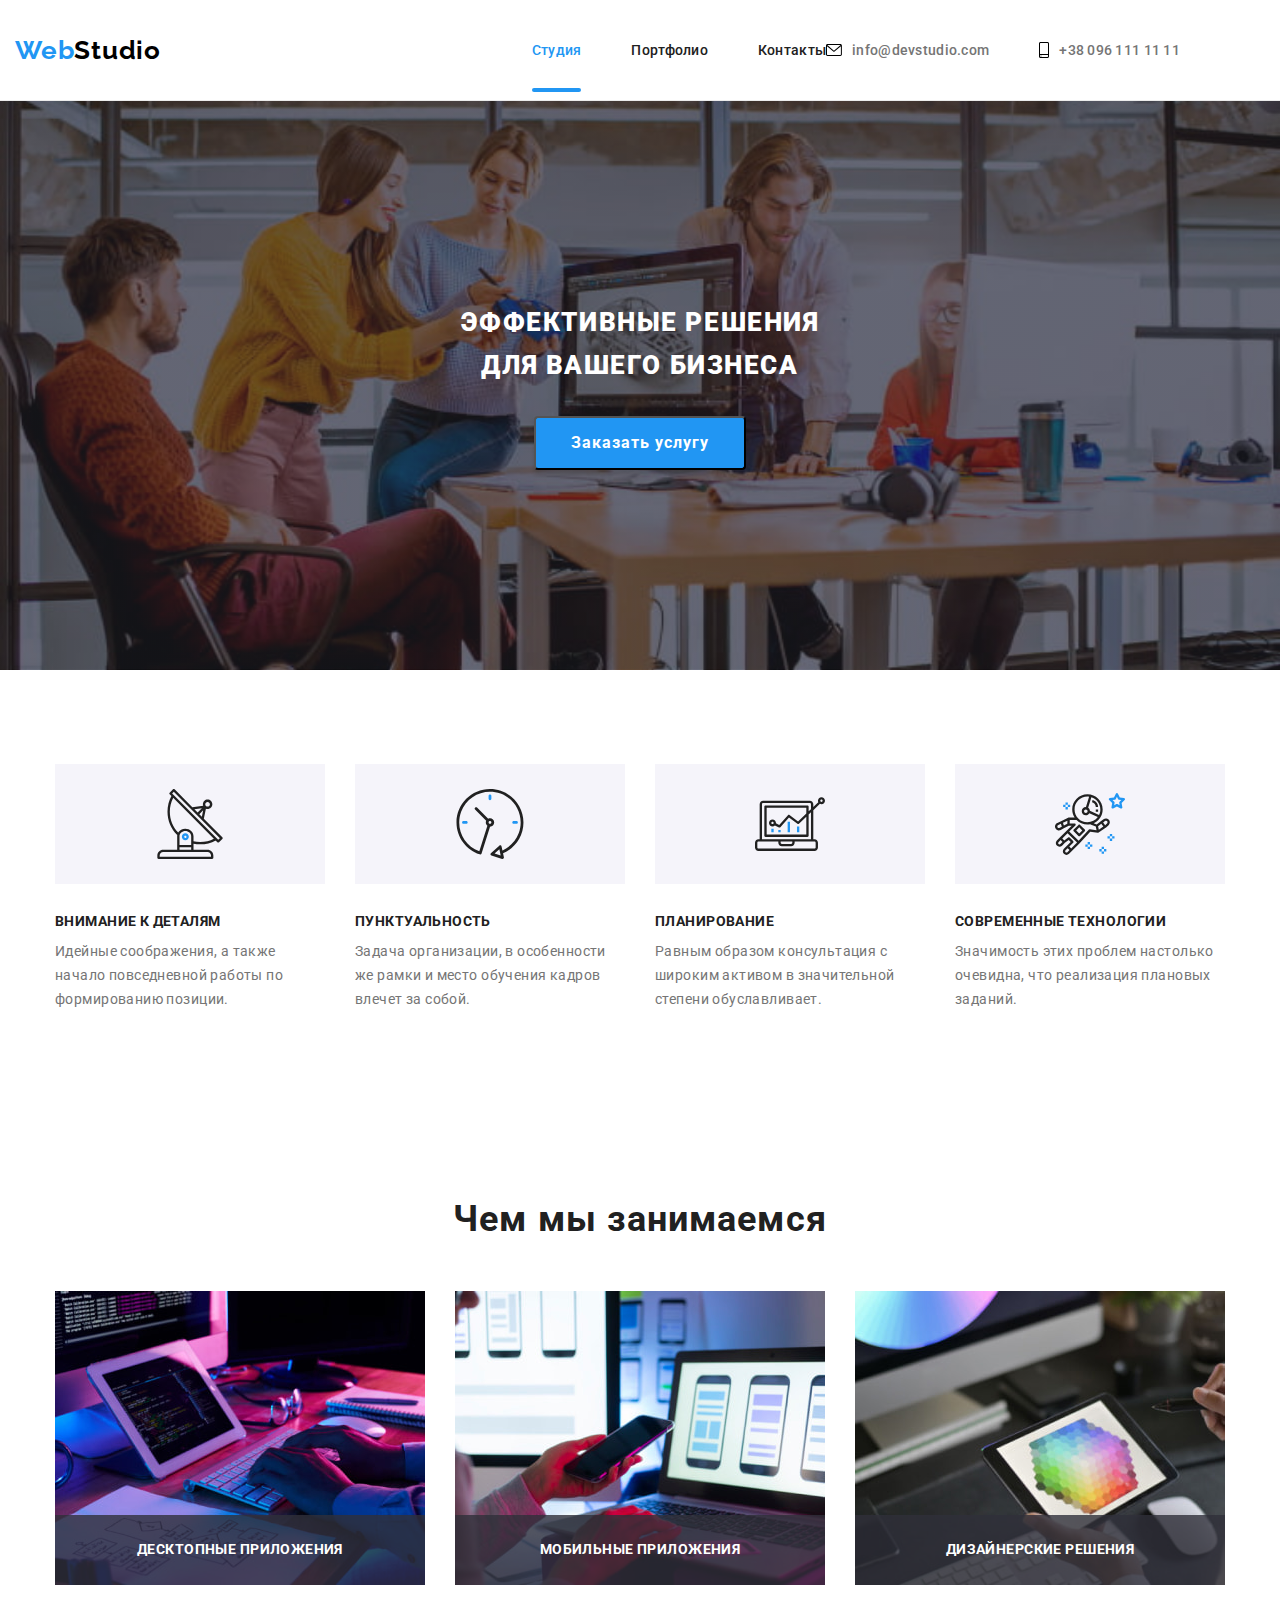
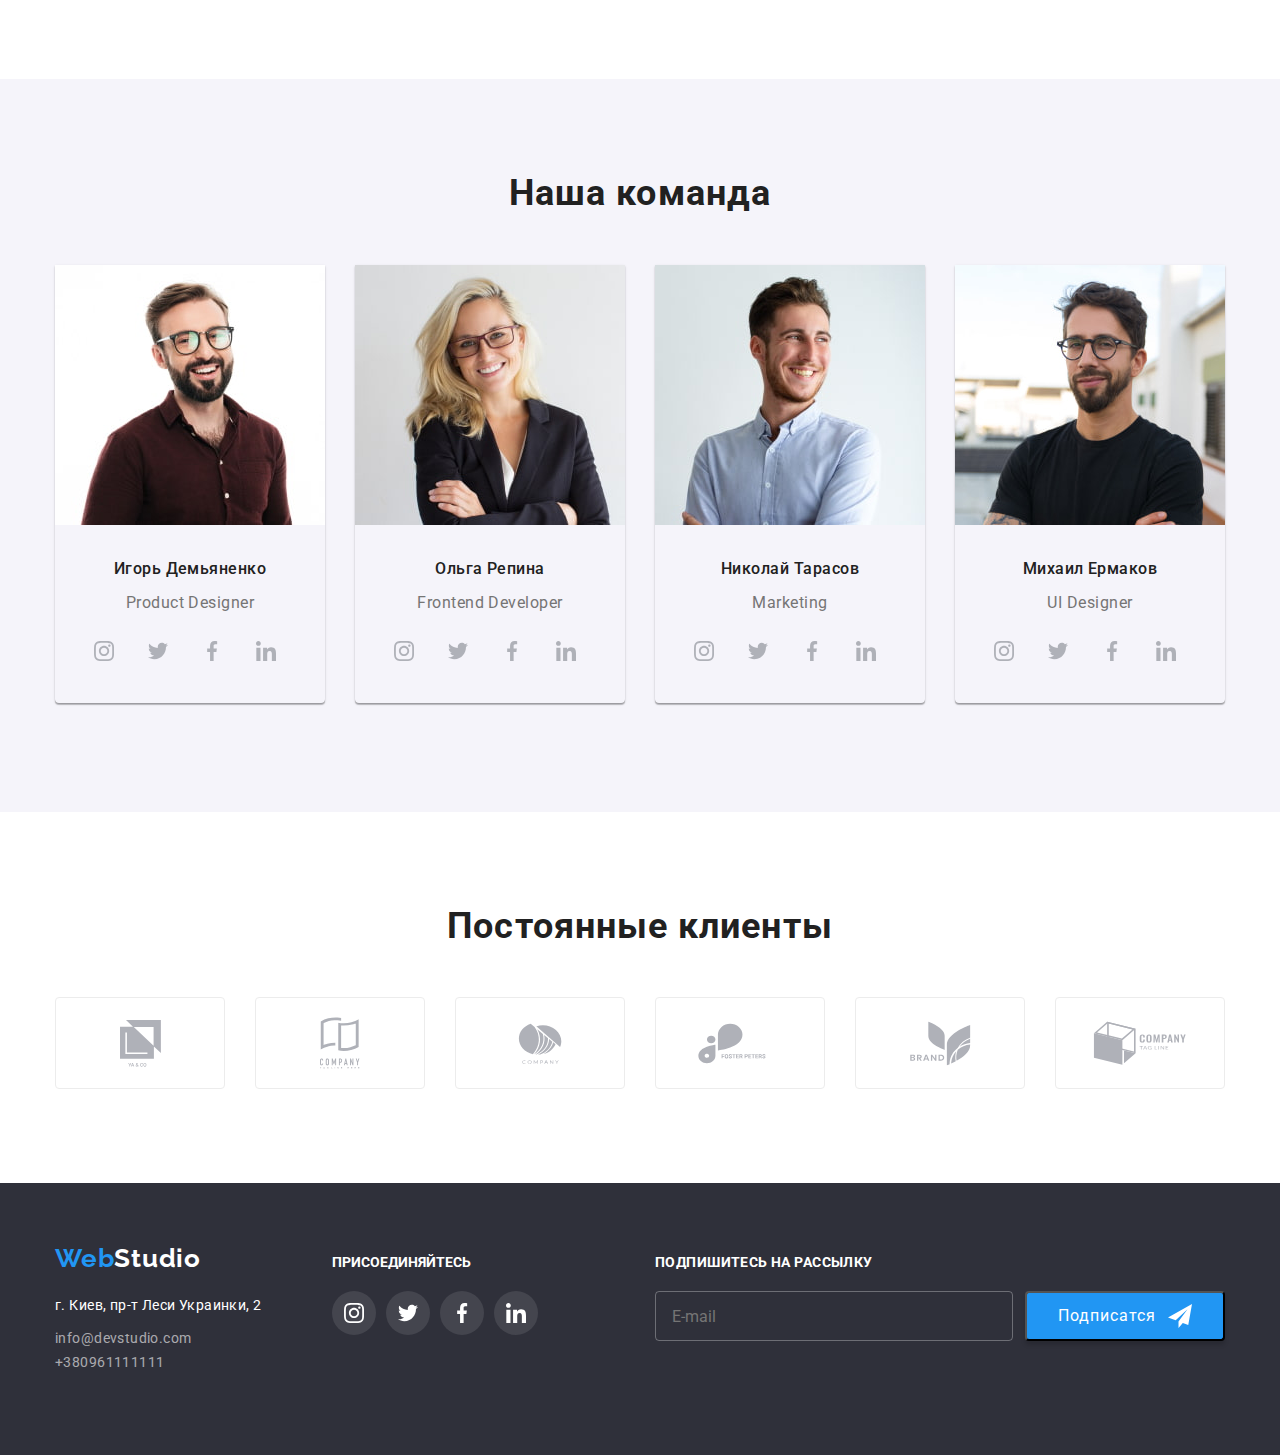
==== commit 3866a2fd: "modal321" ====
--- a/index.html
+++ b/index.html
@@ -16,21 +16,15 @@
     <!-- Page header -->
         <header class="header">
             <div class="header-box">
-              
-                    <a href="/" class="header__link"><span class="header__logo">Web</span>Studio</a> 
-
-
-
+                <a href="/" class="header__link"><span class="header__logo">Web</span>Studio</a> 
                     <button type="button" class="menu-button " aria-controls="menu-container" aria-expanded="false" data-menu-button>
                         <svg width="40px" height="40px" aria-label="Переключатель мобильного меню">
                           <use class="menu-button__icon-menu" href="./images/icons.svg#icon-menu"></use>
                           <use class="menu-button__icon-cross" href="./images/icons.svg#icon-cross"></use>
                         </svg>
                     </button>
-
                 <div class="header__menu" id="menu-container" data-menu>
-                    <nav class="header__nav">
-                        
+                    <nav class="header__nav">  
                     <ul class="navigation list-none">
                         <li class="navigation__item line"><a href="./index.html" class="navigation__link"><span class="navigation__link--active">Студия</span></a></li>
                         <li class="navigation__item"><a href="./portfolio.html" class="navigation__link">Портфолио</a></li>
--- a/css/main.min.css
+++ b/css/main.min.css
@@ -1,2 +1,2 @@
-:root{--them-colour: #2196f3;--them-colour-two: #2f303a;--text-primary: #212121;--text-primary-second: #757575;--white-theme:#ffffff;--border-them:#f5f4fa;--container-set: 30px}body{font-family:"Roboto";list-style:none}img{display:block;max-width:100%}h1,h2,h3,h4,h5,h6{margin:0}.list-none{list-style:none;margin:0;padding:0}.visually-hidden{position:absolute;clip:rect(0 0 0 0);width:1px;height:1px;margin:-1px}.container{padding:0 15px;margin:0 auto}@media screen and (min-width: 480px){.container{width:480px}}@media screen and (min-width: 768px){.container{width:768px}}@media screen and (min-width: 1200px){.container{width:1200px}}.studio{font-size:26px;line-height:1.19;letter-spacing:0.03em;color:var(--white-theme)}.line{position:relative;display:-webkit-box;display:-webkit-flex;display:-ms-flexbox;display:flex;-webkit-box-align:center;-webkit-align-items:center;-ms-flex-align:center;align-items:center}.line::after{content:"";display:block;bottom:auto;width:100%;height:4px;position:absolute;background:var(--them-colour);-webkit-border-radius:4px;border-radius:4px;margin-top:80px}@media screen and (max-width: 767px){.line::after{display:none}}.header{position:relative;padding:25px 0;border-bottom:1px solid #ececec}.menu-button .menu-button__icon-cross{display:none}.menu-button.is-open .menu-button__icon-cross{display:block}.menu-button.is-open .menu-button__icon-menu{display:none}.menu-button{display:contents}@media screen and (min-width: 767px){.menu-button{display:none}}.header__menu{width:100%;height:796px;padding:48px 40px;padding-top:32px}@media screen and (max-width: 767px){.header__menu{position:absolute;display:none;top:100%;left:0;width:100%;height:796px;background-color:orange}.header__menu.is-open{display:block}}.header-box{display:-webkit-box;display:-webkit-flex;display:-ms-flexbox;display:flex;-webkit-box-align:center;-webkit-align-items:center;-ms-flex-align:center;align-items:center;-webkit-box-pack:justify;-webkit-justify-content:space-between;-ms-flex-pack:justify;justify-content:space-between}@media screen and (min-width: 480px){.header-box{width:480px}}@media screen and (min-width: 768px){.header-box{width:768px}}@media screen and (min-width: 1200px){.header-box{width:1200px}}.header__nav{display:-webkit-box;display:-webkit-flex;display:-ms-flexbox;display:flex;-webkit-box-align:center;-webkit-align-items:center;-ms-flex-align:center;align-items:center;margin-right:auto;padding-bottom:200px}.header__nav a{color:var(--text-primary);text-decoration:none;font-weight:500;-webkit-transition:color 250ms cubic-bezier(0.4, 0, 0.2, 1);-o-transition:color 250ms cubic-bezier(0.4, 0, 0.2, 1);transition:color 250ms cubic-bezier(0.4, 0, 0.2, 1)}.header__link{font-family:Raleway;font-style:normal;font-weight:bold;font-size:26px;line-height:1.2;letter-spacing:0.03em;color:#000000;text-decoration:none}.header__logo{color:var(--them-colour)}.navigation{margin:0px;padding:0px}@media screen and (min-width: 768px){.navigation{display:-webkit-box;display:-webkit-flex;display:-ms-flexbox;display:flex}}.social-network{display:-webkit-box;display:-webkit-flex;display:-ms-flexbox;display:flex;-webkit-flex-wrap:wrap;-ms-flex-wrap:wrap;flex-wrap:wrap}@media screen and (min-width: 768px){.social-network{display:none}}.social-network__item a{text-decoration:none}.social-network__item:not(:last-child){margin-right:10px;padding-right:10px;border-right:1px solid rgba(33,33,33,0.2)}.social-network__link{font-weight:500;font-size:18px;line-height:1.2;letter-spacing:0.02em}.navigation__item{padding-top:16px;padding-bottom:16px;-webkit-transition:background-color 250ms cubic-bezier(0.4, 0, 0.2, 1);-o-transition:background-color 250ms cubic-bezier(0.4, 0, 0.2, 1);transition:background-color 250ms cubic-bezier(0.4, 0, 0.2, 1)}.navigation__item:not(:last-child){margin-right:50px}.navigation__link{font-weight:500;font-size:40px;line-height:1.17;text-align:center;letter-spacing:0.02em}.navigation__link--active{color:var(--them-colour)}.navigation__link:hover,.navigation__link:focus{color:var(--them-colour)}@media screen and (min-width: 768px){.navigation__link{font-weight:500;font-size:14px;line-height:1.1px;letter-spacing:0.02em}}.nav__mobile{-webkit-box-pack:center;-webkit-justify-content:center;-ms-flex-pack:center;justify-content:center}@media screen and (min-width: 768px){.nav__mobile{display:-webkit-box;display:-webkit-flex;display:-ms-flexbox;display:flex}}.nav-contact{-webkit-box-pack:center;-webkit-justify-content:center;-ms-flex-pack:center;justify-content:center;margin:0px;padding:0px}@media screen and (max-width: 767px){.nav-contact{margin-bottom:64px;display:-webkit-box;display:-webkit-flex;display:-ms-flexbox;display:flex;-webkit-box-orient:vertical;-webkit-box-direction:reverse;-webkit-flex-direction:column-reverse;-ms-flex-direction:column-reverse;flex-direction:column-reverse}}@media screen and (min-width: 768px){.nav-contact{display:-webkit-box;display:-webkit-flex;display:-ms-flexbox;display:flex}}.nav-contact__list:not(:last-child){margin-right:50px}.nav-contact__link{font-weight:500;font-size:34px;line-height:40px;text-decoration:none;letter-spacing:0.02em}.nav-contact__link:hover,.nav-contact__link:focus{color:var(--them-colour)}@media screen and (min-width: 768px){.nav-contact__link{display:-webkit-box;display:-webkit-flex;display:-ms-flexbox;display:flex;-webkit-box-align:center;-webkit-align-items:center;-ms-flex-align:center;align-items:center;color:var(--text-primary-second);text-decoration:none;font-weight:500;font-size:14px;line-height:1.1px;letter-spacing:0.02em;-webkit-transition:color 250ms cubic-bezier(0.4, 0, 0.2, 1);-o-transition:color 250ms cubic-bezier(0.4, 0, 0.2, 1);transition:color 250ms cubic-bezier(0.4, 0, 0.2, 1)}}.nav-contact__icon1{-webkit-box-pack:center;-webkit-justify-content:center;-ms-flex-pack:center;justify-content:center;-webkit-box-align:center;-webkit-align-items:center;-ms-flex-align:center;align-items:center;margin-right:10px;width:16px;height:12px}@media screen and (max-width: 767px){.nav-contact__icon1{display:none}}.nav-contact__link:hover .nav-contact__icon1,.nav-contact__link:focus .nav-contact__icon1{fill:var(--them-colour);-webkit-transition:fill 250ms cubic-bezier(0.4, 0, 0.2, 1);-o-transition:fill 250ms cubic-bezier(0.4, 0, 0.2, 1);transition:fill 250ms cubic-bezier(0.4, 0, 0.2, 1)}.nav-contact__icon2{-webkit-box-pack:center;-webkit-justify-content:center;-ms-flex-pack:center;justify-content:center;-webkit-box-align:center;-webkit-align-items:center;-ms-flex-align:center;align-items:center;margin-right:10px;width:10px;height:16px}.nav-contact__link:hover .nav-contact__icon2,.nav-contact__link:focus .nav-contact__icon2{fill:var(--them-colour);-webkit-transition:fill 250ms cubic-bezier(0.4, 0, 0.2, 1);-o-transition:fill 250ms cubic-bezier(0.4, 0, 0.2, 1);transition:fill 250ms cubic-bezier(0.4, 0, 0.2, 1)}@media screen and (max-width: 767px){.nav-contact__icon2{display:none}}.section-hero{background:var(--them-colour-two);padding:118px 0;max-width:1600px;margin-left:auto;margin-right:auto;background-image:-webkit-gradient(linear, left top, right top, from(rgba(47,48,58,0.4)), to(rgba(47,48,58,0.4))),url("../images/img-bgd.jpg");background-image:-webkit-linear-gradient(left, rgba(47,48,58,0.4), rgba(47,48,58,0.4)),url("../images/img-bgd.jpg");background-image:-o-linear-gradient(left, rgba(47,48,58,0.4), rgba(47,48,58,0.4)),url("../images/img-bgd.jpg");background-image:linear-gradient(to right, rgba(47,48,58,0.4), rgba(47,48,58,0.4)),url("../images/img-bgd.jpg");background-position:center;-webkit-background-size:cover;background-size:cover;background-repeat:no-repeat}@media (min-device-pixel-ratio: 2), (-webkit-min-device-pixel-ratio: 2), (-o-min-device-pixel-ratio: 2/1), (min-resolution: 192dpi), (min-resolution: 2dppx){.section-hero{background-image:-webkit-gradient(linear, left top, right top, from(rgba(47,48,58,0.4)), to(rgba(47,48,58,0.4))),url("../images/mobile/hero-mobile@2x.jpg");background-image:-webkit-linear-gradient(left, rgba(47,48,58,0.4), rgba(47,48,58,0.4)),url("../images/mobile/hero-mobile@2x.jpg");background-image:-o-linear-gradient(left, rgba(47,48,58,0.4), rgba(47,48,58,0.4)),url("../images/mobile/hero-mobile@2x.jpg");background-image:linear-gradient(to right, rgba(47,48,58,0.4), rgba(47,48,58,0.4)),url("../images/mobile/hero-mobile@2x.jpg")}}@media screen and (min-width: 768px){.section-hero{padding:200px 0px;background-image:-webkit-gradient(linear, left top, right top, from(rgba(47,48,58,0.4)), to(rgba(47,48,58,0.4))),url("../images/tablet/hero-tablet.jpg");background-image:-webkit-linear-gradient(left, rgba(47,48,58,0.4), rgba(47,48,58,0.4)),url("../images/tablet/hero-tablet.jpg");background-image:-o-linear-gradient(left, rgba(47,48,58,0.4), rgba(47,48,58,0.4)),url("../images/tablet/hero-tablet.jpg");background-image:linear-gradient(to right, rgba(47,48,58,0.4), rgba(47,48,58,0.4)),url("../images/tablet/hero-tablet.jpg")}}@media screen and (min-width: 768px) and (min-device-pixel-ratio: 2), screen and (min-width: 768px) and (-webkit-min-device-pixel-ratio: 2), screen and (min-width: 768px) and (-o-min-device-pixel-ratio: 2/1), screen and (min-width: 768px) and (min-resolution: 192dpi), screen and (min-width: 768px) and (min-resolution: 2dppx){.section-hero{background-image:-webkit-gradient(linear, left top, right top, from(rgba(47,48,58,0.4)), to(rgba(47,48,58,0.4))),url("../images/tablet/hero-tablet@2x.jpg");background-image:-webkit-linear-gradient(left, rgba(47,48,58,0.4), rgba(47,48,58,0.4)),url("../images/tablet/hero-tablet@2x.jpg");background-image:-o-linear-gradient(left, rgba(47,48,58,0.4), rgba(47,48,58,0.4)),url("../images/tablet/hero-tablet@2x.jpg");background-image:linear-gradient(to right, rgba(47,48,58,0.4), rgba(47,48,58,0.4)),url("../images/tablet/hero-tablet@2x.jpg")}}.section-hero__header{margin-bottom:30px;margin-left:auto;margin-right:auto;max-width:360px;color:#fff;font-weight:900;font-size:26px;line-height:1.62;letter-spacing:.06em;text-transform:uppercase;text-align:center}.section-hero>h1 .footer-background{background:var(--them-colour-two);width:1600px;height:252px}.backdrop.is-hidden{visibility:hidden;opacity:0;pointer-events:none}.backdrop{position:fixed;width:100%;height:100%;left:0px;top:0px;padding:15px;overflow-y:scroll;z-index:2;-webkit-transition:opacity 350ms cubic-bezier(0.4, 0, 0.2, 1);-o-transition:opacity 350ms cubic-bezier(0.4, 0, 0.2, 1);transition:opacity 350ms cubic-bezier(0.4, 0, 0.2, 1);background:rgba(0,0,0,0.2)}.modal{position:relative;top:50%;left:50%;-webkit-transform:translate(-50%, -50%);-ms-transform:translate(-50%, -50%);transform:translate(-50%, -50%);margin:0 auto;background:var(--white-theme);-webkit-box-shadow:0px 1px 3px rgba(0,0,0,0.12),0px 1px 1px rgba(0,0,0,0.14),0px 2px 1px rgba(0,0,0,0.2);box-shadow:0px 1px 3px rgba(0,0,0,0.12),0px 1px 1px rgba(0,0,0,0.14),0px 2px 1px rgba(0,0,0,0.2);-webkit-border-radius:4px;border-radius:4px;-webkit-transition:opacity 2s linear;-o-transition:opacity 2s linear;transition:opacity 2s linear;padding:40px}@media screen and (min-width: 768px){.modal{position:absolute;width:528px}}.modal__head{display:block;font-size:20px;line-height:1.1;text-align:center;letter-spacing:0.03em;margin-bottom:12px;color:var(--text-primary)}.modal-form__box{display:block;position:relative;font-size:12px;line-height:1.16;margin-bottom:10px;letter-spacing:0.01em;color:var(--text-primary-second)}.modal-form__line,.modal-form__text{width:100%;height:40px;margin-top:4px;border:1px solid rgba(33,33,33,0.2);-webkit-box-sizing:border-box;box-sizing:border-box;-webkit-border-radius:4px;border-radius:4px;padding:0 10px 0 42px;-webkit-transition:0.3s linear border;-o-transition:0.3s linear border;transition:0.3s linear border}.modal-form__line:focus{outline:none;border:1px solid var(--them-colour)}.modal-form__icon{display:block;position:absolute;top:50%;left:10px;-webkit-transition:0.3s fill linear;-o-transition:0.3s fill linear;transition:0.3s fill linear}.modal-form__line:focus+.modal-form__icon{fill:var(--them-colour)}.modal-form__text{font-family:inherit;resize:none;height:120px;padding:12px 16px;margin-bottom:10px}.modal-form__text:focus{outline:none;border:1px solid var(--them-colour)}.modal-form__text::-webkit-input-placeholder{color:rgba(117,117,117,0.5)}.modal-form__text:-ms-input-placeholder{color:rgba(117,117,117,0.5)}.modal-form__text::-ms-input-placeholder{color:rgba(117,117,117,0.5)}.modal-form__text::placeholder{color:rgba(117,117,117,0.5)}.modal-form__svg{fill:var(--white-theme);margin-left:1px}.policy,.modal-form__svg{display:-webkit-box;display:-webkit-flex;display:-ms-flexbox;display:flex;-webkit-box-align:center;-webkit-align-items:center;-ms-flex-align:center;align-items:center;font-size:14px;color:var(--text-primary-second)}.policy a{color:var(--them-colour)}.modal-form__checkbox{position:absolute;clip:rect(0 0 0 0);width:1px;height:1px;border:0px;padding:0px;margin:-1px;overflow:hidden}.modal-form__checkbox:checked ~ .policy::before{border:0px;background-color:var(--them-colour);background-repeat:no-repeat;background-position:center;-webkit-background-size:contain;background-size:contain}.modal-form__checkbox:focus ~ .policy::before{border-color:var(--them-colour);-webkit-transition:border-color 350ms cubic-bezier(0.4, 0, 0.2, 1);-o-transition:border-color 350ms cubic-bezier(0.4, 0, 0.2, 1);transition:border-color 350ms cubic-bezier(0.4, 0, 0.2, 1)}.policy::before{content:"";height:16px;width:16px;border:1px solid var(--text-primary);-webkit-border-radius:2px;border-radius:2px;margin-right:7px}.modal-form__check{display:block;position:fixed}.policy__link{margin-left:5px}.about-work{-webkit-box-align:center;-webkit-align-items:center;-ms-flex-align:center;align-items:center;padding-top:60px;padding-bottom:60px}@media screen and (min-width: 1200px){.about-work{padding-top:94px;padding-bottom:94px}}@media screen and (min-width: 768px){.skills{display:-webkit-box;display:-webkit-flex;display:-ms-flexbox;display:flex;-webkit-flex-wrap:wrap;-ms-flex-wrap:wrap;flex-wrap:wrap;margin:-15px}}.skills__card{margin:0}@media screen and (min-width: 480px){.skills__card{width:100%;margin-bottom:30px}}@media screen and (min-width: 768px){.skills__card{width:354px;margin:15px;-webkit-box-pack:center;-webkit-justify-content:center;-ms-flex-pack:center;justify-content:center}}@media screen and (min-width: 1200px){.skills__card{width:270px}}.skills__picture{width:100%;height:120px;background-color:var(--border-them);-webkit-box-pack:center;-webkit-justify-content:center;-ms-flex-pack:center;justify-content:center;-webkit-box-align:center;-webkit-align-items:center;-ms-flex-align:center;align-items:center;display:-webkit-box;display:-webkit-flex;display:-ms-flexbox;display:flex;margin-bottom:30px}.skills__meta{font-weight:bold;font-size:14px;line-height:1.14;letter-spacing:0.03em;text-transform:uppercase;margin-bottom:10px;color:var(--text-primary);text-align:center}@media screen and (min-width: 768px){.skills__meta{text-align:inherit}}.skills__description{font-weight:normal;font-size:14px;line-height:1.7;letter-spacing:0.03em;color:var(--text-primary-second);margin:0px}.specificity{padding-top:94px;padding-bottom:94px}@media screen and (max-width: 1199px){.specificity{padding:0px;display:none}}.specificity__head{font-family:Roboto;font-style:normal;font-weight:bold;font-size:36px;line-height:1.16;text-align:center;margin-bottom:50px;letter-spacing:0.03em;color:var(--text-primary)}.specificity__card{display:-webkit-box;display:-webkit-flex;display:-ms-flexbox;display:flex}.specificity__image{position:relative}.specificity__image:not(:last-child){margin-right:30px}.specificity__title{position:absolute;bottom:0;width:100%;height:70px;display:-webkit-box;display:-webkit-flex;display:-ms-flexbox;display:flex;-webkit-box-align:center;-webkit-align-items:center;-ms-flex-align:center;align-items:center;-webkit-box-pack:center;-webkit-justify-content:center;-ms-flex-pack:center;justify-content:center;color:var(--white-theme);background:rgba(47,48,58,0.8);font-weight:700;font-size:14px;line-height:1.14;letter-spacing:0.03em;text-transform:uppercase}.team{padding-top:60px;padding-bottom:60px;background-color:var(--border-them)}@media screen and (min-width: 1200px){.team{padding-top:94px;padding-bottom:94px}}.team__head{font-family:Roboto;font-style:normal;font-weight:bold;font-size:36px;line-height:1.16;text-align:center;margin-bottom:30px;letter-spacing:0.03em;color:var(--text-primary)}@media screen and (min-width: 1200px){.team__head{margin-bottom:50px}}.user-description__name{font-weight:500;font-size:16px;line-height:1.8;text-align:center;letter-spacing:0.03em;color:var(--text-primary);margin-top:0px}.user-description__profession{font-size:16px;line-height:1.18;text-align:center;letter-spacing:0.03em;margin:0px 0px;color:var(--text-primary-second);margin-bottom:16px}@media screen and (min-width: 768px){.card-workers{margin:-15px;display:-webkit-box;display:-webkit-flex;display:-ms-flexbox;display:flex;-webkit-flex-wrap:wrap;-ms-flex-wrap:wrap;flex-wrap:wrap}}@media screen and (min-width: 1200px){.card-workers{display:-webkit-box;display:-webkit-flex;display:-ms-flexbox;display:flex}}.user-description__name{margin-bottom:10px}.card-workers__box{-webkit-box-shadow:0px 1px 3px rgba(0,0,0,0.12),0px 1px 1px rgba(0,0,0,0.14),0px 2px 1px rgba(0,0,0,0.2);box-shadow:0px 1px 3px rgba(0,0,0,0.12),0px 1px 1px rgba(0,0,0,0.14),0px 2px 1px rgba(0,0,0,0.2);-webkit-border-radius:0px 0px 4px 4px;border-radius:0px 0px 4px 4px;background-color:var(--primary-background-color)}.card-workers__box:not(:last-child){margin-bottom:30px}@media screen and (min-width: 768px){.card-workers__box{width:-webkit-calc((100% - 4 * 15px) / 2);width:calc((100% - 4 * 15px) / 2);margin:15px;margin-bottom:30px}}@media screen and (min-width: 1200px){.card-workers__box{width:270px}}.user-description{padding:30px 0px 30px 0px}.social-box__svg{fill:#afb1b8;-webkit-transition:fill 250ms cubic-bezier(0.4, 0, 0.2, 1);-o-transition:fill 250ms cubic-bezier(0.4, 0, 0.2, 1);transition:fill 250ms cubic-bezier(0.4, 0, 0.2, 1)}.social-box__link:hover .social-box__svg,.social-box__link:focus .social-box__svg{fill:var(--white-theme)}.social-box{display:-webkit-box;display:-webkit-flex;display:-ms-flexbox;display:flex;-webkit-box-pack:center;-webkit-justify-content:center;-ms-flex-pack:center;justify-content:center}.social-box__item:last-child{margin-right:0}.social-box__link{-webkit-transition:background-color 250ms cubic-bezier(0.4, 0, 0.2, 1);-o-transition:background-color 250ms cubic-bezier(0.4, 0, 0.2, 1);transition:background-color 250ms cubic-bezier(0.4, 0, 0.2, 1);display:-webkit-box;display:-webkit-flex;display:-ms-flexbox;display:flex;margin-right:10px;width:44px;height:44px;-webkit-box-pack:center;-webkit-justify-content:center;-ms-flex-pack:center;justify-content:center;-webkit-box-align:center;-webkit-align-items:center;-ms-flex-align:center;align-items:center;-webkit-border-radius:50%;border-radius:50%}.social-box__link:hover,.social-box__link:focus{background-color:var(--them-colour)}.clients{padding-top:60px;padding-bottom:60px}@media screen and (min-width: 1200px){.clients{padding-top:94px;padding-bottom:94px}}.clients__head{font-family:Roboto;font-style:normal;font-weight:bold;font-size:36px;line-height:1.16;text-align:center;margin-bottom:30px;letter-spacing:0.03em;color:var(--text-primary)}@media screen and (min-width: 1200px){.clients__head{margin-bottom:50px}}.clients__box{display:-webkit-box;display:-webkit-flex;display:-ms-flexbox;display:flex;-webkit-flex-wrap:wrap;-ms-flex-wrap:wrap;flex-wrap:wrap;-webkit-box-pack:center;-webkit-justify-content:center;-ms-flex-pack:center;justify-content:center;margin:-15px}.clients__card{margin:15px;width:-webkit-calc((100% - 6 * 15px) / 2);width:calc((100% - 6 * 15px) / 2)}@media screen and (min-width: 768px){.clients__card{width:-webkit-calc((100% - 6 * 15px) / 3);width:calc((100% - 6 * 15px) / 3)}}@media screen and (min-width: 1200px){.clients__card{width:170px}}.clients__link{-webkit-transition:border 250ms cubic-bezier(0.4, 0, 0.2, 1);-o-transition:border 250ms cubic-bezier(0.4, 0, 0.2, 1);transition:border 250ms cubic-bezier(0.4, 0, 0.2, 1);height:92px;border:1px solid #ececec;-webkit-border-radius:4px;border-radius:4px;display:-webkit-box;display:-webkit-flex;display:-ms-flexbox;display:flex;-webkit-box-pack:center;-webkit-justify-content:center;-ms-flex-pack:center;justify-content:center;-webkit-box-align:center;-webkit-align-items:center;-ms-flex-align:center;align-items:center}.clients__link:hover,.clients__link:focus{border:1px solid var(--them-colour)}.clients__icon{-webkit-transition:fill 250ms cubic-bezier(0.4, 0, 0.2, 1);-o-transition:fill 250ms cubic-bezier(0.4, 0, 0.2, 1);transition:fill 250ms cubic-bezier(0.4, 0, 0.2, 1)}.clients__link:hover .clients__icon,.clients__link:focus .clients__icon{fill:var(--them-colour)}.clients__icon{fill:#afb1b8}.footer{background:var(--them-colour-two);padding:60px 0;text-decoration:none;padding:60px 0px;display:-webkit-box;display:-webkit-flex;display:-ms-flexbox;display:flex}.footer-box__info{text-align:center;margin-bottom:60px}@media screen and (min-width: 768px){.footer-box__info{margin-bottom:0}}@media screen and (min-width: 1200px){.footer-box__info{margin-right:70px;text-align:left}}.footer-box{display:block}@media screen and (min-width: 768px){.footer-box{display:-webkit-box;display:-webkit-flex;display:-ms-flexbox;display:flex;-webkit-box-align:baseline;-webkit-align-items:baseline;-ms-flex-align:baseline;align-items:baseline;-webkit-flex-wrap:wrap;-ms-flex-wrap:wrap;flex-wrap:wrap;-webkit-justify-content:space-around;-ms-flex-pack:distribute;justify-content:space-around}}.footer-box__second{text-align:center;margin-bottom:60px}@media screen and (min-width: 768px){.footer-box__second{margin-bottom:0}}@media screen and (min-width: 1200px){.footer-box__second{margin-right:70px;text-align:left}}.footer__logo{color:var(--them-colour)}.footer__link{font-family:Raleway;font-style:normal;font-weight:bold;font-size:26px;line-height:1.2;letter-spacing:0.03em;color:#000000;text-decoration:none;display:block;margin-bottom:20px}.footer__street{font-size:14px;line-height:1.7;letter-spacing:0.03em;font-style:normal;color:var(--white-theme);margin:0px 0px;margin-bottom:9px}.footer__contact{font-style:normal;font-size:14px;line-height:1.7;letter-spacing:0.03em;text-decoration:none;color:rgba(255,255,255,0.6)}.footer__contact:not(:last-child){margin-bottom:9px}.footer-form__label{text-align:center;font-size:14px;line-height:1.14;letter-spacing:0.03em;text-transform:uppercase;margin-bottom:20px;color:var(--white-theme)}@media screen and (min-width: 1200px){.footer-form__label{text-align:left}}@media screen and (min-width: 768px){.footer-form{margin-top:60px}}@media screen and (min-width: 1200px){.footer-form{margin-top:0;margin-left:auto}}@media screen and (min-width: 1200px){.footer-form__email{display:-webkit-box;display:-webkit-flex;display:-ms-flexbox;display:flex}}.footer-form__email::-webkit-input-placeholder{color:rgba(255,255,255,0.6)}.footer-form__email:-ms-input-placeholder{color:rgba(255,255,255,0.6)}.footer-form__email::-ms-input-placeholder{color:rgba(255,255,255,0.6)}.footer-form__email::placeholder{color:rgba(255,255,255,0.6)}.footer-form__input{width:100%;height:50px;background-color:#ffffff00;border:1px solid rgba(255,255,255,0.3);-webkit-box-sizing:border-box;box-sizing:border-box;-webkit-border-radius:4px;border-radius:4px;padding-left:16px}@media screen and (min-width: 768px){.footer-form__input{width:450px}}@media screen and (min-width: 1200px){.footer-form__input{margin-right:12px;margin-bottom:0;width:358px}}.form-button__svg{margin-left:12px}.connect{margin-bottom:60px}.connect__titles{margin-bottom:20px;color:var(--white-theme);font-weight:700;font-size:14px;line-height:1.14;text-transform:uppercase}@media screen and (min-width: 480px){.connect__titles{text-align:center}}@media screen and (min-width: 1200px){.connect__titles{text-align:left}}.connect__list{display:-webkit-box;display:-webkit-flex;display:-ms-flexbox;display:flex;-webkit-box-pack:center;-webkit-justify-content:center;-ms-flex-pack:center;justify-content:center}.connect__item:last-child{margin-right:0}.connect__link{-webkit-transition:background-color 250ms cubic-bezier(0.4, 0, 0.2, 1);-o-transition:background-color 250ms cubic-bezier(0.4, 0, 0.2, 1);transition:background-color 250ms cubic-bezier(0.4, 0, 0.2, 1);display:-webkit-box;display:-webkit-flex;display:-ms-flexbox;display:flex;width:44px;height:44px;margin-right:10px;-webkit-border-radius:50%;border-radius:50%;-webkit-box-align:center;-webkit-align-items:center;-ms-flex-align:center;align-items:center;-webkit-box-pack:center;-webkit-justify-content:center;-ms-flex-pack:center;justify-content:center;background-color:rgba(255,255,255,0.1)}.connect__link:hover,.connect__link:focus{background-color:var(--them-colour)}.connect__svg{-webkit-transition:fill 250ms lcubic-bezier(0.4, 0, 0.2, 1);-o-transition:fill 250ms lcubic-bezier(0.4, 0, 0.2, 1);transition:fill 250ms lcubic-bezier(0.4, 0, 0.2, 1);width:20px;fill:var(--white-theme)}.section-hero__button{background:var(--them-colour);-webkit-box-shadow:0px 4px 4px rgba(0,0,0,0.15);box-shadow:0px 4px 4px rgba(0,0,0,0.15);-webkit-border-radius:4px;border-radius:4px;font-weight:bold;font-size:16px;line-height:1.9;cursor:pointer;padding:10px 35px 10px 35px;-webkit-box-align:center;-webkit-align-items:center;-ms-flex-align:center;align-items:center;text-align:center;letter-spacing:0.06em;margin:0 auto;display:-webkit-box;display:-webkit-flex;display:-ms-flexbox;display:flex;color:var(--white-theme)}.modal--close{position:absolute;cursor:pointer;width:30px;height:30px;-webkit-border-radius:50%;border-radius:50%;background:var(--white-theme);border:1px solid grey;top:8px;right:8px;font-size:1.4em;-webkit-transition:0.3s linear color;-o-transition:0.3s linear color;transition:0.3s linear color;display:-webkit-box;display:-webkit-flex;display:-ms-flexbox;display:flex;-webkit-box-pack:center;-webkit-justify-content:center;-ms-flex-pack:center;justify-content:center}.modal--close:hover,.modal--close:focus{color:var(--them-colour)}.policy__btn{display:block;-webkit-box-align:center;-webkit-align-items:center;-ms-flex-align:center;align-items:center;text-align:center;letter-spacing:0.06em;cursor:pointer;margin:0 auto;margin-top:30px;padding:10px 55px 10px 56px;color:var(--white-theme);background:#188ce8;-webkit-box-shadow:0px 4px 4px rgba(0,0,0,0.15);box-shadow:0px 4px 4px rgba(0,0,0,0.15);-webkit-border-radius:4px;border-radius:4px}.button__set--li{margin-bottom:15px}.button__set--active{-webkit-border-radius:4px;border-radius:4px;border-color:var(--border-them);padding:6px 22px;font-weight:500;font-size:16px;line-height:1.62;text-align:center;color:var(--text-primary);background-color:var(--border-them);cursor:pointer;-webkit-transition:color 250ms cubic-bezier(0.4, 0, 0.2, 1),background-color 250ms cubic-bezier(0.4, 0, 0.2, 1),-webkit-box-shadow 250ms cubic-bezier(0.4, 0, 0.2, 1);transition:color 250ms cubic-bezier(0.4, 0, 0.2, 1),background-color 250ms cubic-bezier(0.4, 0, 0.2, 1),-webkit-box-shadow 250ms cubic-bezier(0.4, 0, 0.2, 1);-o-transition:color 250ms cubic-bezier(0.4, 0, 0.2, 1),background-color 250ms cubic-bezier(0.4, 0, 0.2, 1),box-shadow 250ms cubic-bezier(0.4, 0, 0.2, 1);transition:color 250ms cubic-bezier(0.4, 0, 0.2, 1),background-color 250ms cubic-bezier(0.4, 0, 0.2, 1),box-shadow 250ms cubic-bezier(0.4, 0, 0.2, 1);transition:color 250ms cubic-bezier(0.4, 0, 0.2, 1),background-color 250ms cubic-bezier(0.4, 0, 0.2, 1),box-shadow 250ms cubic-bezier(0.4, 0, 0.2, 1),-webkit-box-shadow 250ms cubic-bezier(0.4, 0, 0.2, 1)}.button__set--active:hover,.button__set--active:focus{text-decoration:none;color:var(--white-theme);-webkit-box-shadow:0px 3px 1px rgba(0,0,0,0.1),0px 1px 2px rgba(0,0,0,0.08),0px 2px 2px rgba(0,0,0,0.12);box-shadow:0px 3px 1px rgba(0,0,0,0.1),0px 1px 2px rgba(0,0,0,0.08),0px 2px 2px rgba(0,0,0,0.12)}.button__set--active:hover,.button__set--active:focus{background:var(--them-colour);-webkit-border-radius:4px;border-radius:4px;border-color:var(--border-them)}.button__set:not(:last-child) .button__set--active{margin-right:8px}.button__set{display:-webkit-box;display:-webkit-flex;display:-ms-flexbox;display:flex;margin-bottom:50px;-webkit-flex-wrap:wrap;-ms-flex-wrap:wrap;flex-wrap:wrap}@media screen and (min-width: 768px){.button__set{-webkit-box-pack:center;-webkit-justify-content:center;-ms-flex-pack:center;justify-content:center}}.form-button{cursor:pointer;width:200px;height:50px;font-size:16px;line-height:1.9;display:-webkit-box;display:-webkit-flex;display:-ms-flexbox;display:flex;-webkit-box-align:center;-webkit-align-items:center;-ms-flex-align:center;align-items:center;text-align:center;letter-spacing:0.06em;margin-left:12px;color:var(--white-theme);-webkit-box-pack:center;-webkit-justify-content:center;-ms-flex-pack:center;justify-content:center;background:var(--them-colour);-webkit-box-shadow:0px 4px 4px rgba(0,0,0,0.15);box-shadow:0px 4px 4px rgba(0,0,0,0.15);-webkit-border-radius:4px;border-radius:4px}@media screen and (min-width: 480px){.form-button{margin-top:20px;margin-left:auto;margin-right:auto}}@media screen and (min-width: 1200px){.form-button{margin-top:0px}}.button{padding-top:60px;padding-bottom:60px}@media screen and (min-width: 1200px){.button{padding-top:94px;padding-bottom:94px}}.card-set{-webkit-box-align:center;-webkit-align-items:center;-ms-flex-align:center;align-items:center;-webkit-flex-wrap:wrap;-ms-flex-wrap:wrap;flex-wrap:wrap;padding:0px;margin:0px}@media screen and (min-width: 768px){.card-set{display:-webkit-box;display:-webkit-flex;display:-ms-flexbox;display:flex}}@media screen and (min-width: 1200px){.card-set{margin-top:-webkit-calc(-1 * var(--container-set));margin-top:calc(-1 * var(--container-set));margin-left:-webkit-calc(-1 * var(--container-set));margin-left:calc(-1 * var(--container-set))}}@media screen and (min-width: 768px){.card-set>.card-set__item{display:-webkit-box;display:-webkit-flex;display:-ms-flexbox;display:flex;-webkit-flex-basis:-webkit-calc(100% / 2 - var(--container-set));-ms-flex-preferred-size:calc(100% / 2 - var(--container-set));flex-basis:calc(100% / 2 - var(--container-set));margin-left:var(--container-set);margin-top:var(--container-set);display:flex}}@media screen and (min-width: 1200px){.card-set>.card-set__item{-webkit-flex-basis:-webkit-calc(100% / 3 - var(--container-set));-ms-flex-preferred-size:calc(100% / 3 - var(--container-set));flex-basis:calc(100% / 3 - var(--container-set));margin-left:var(--container-set);margin-top:var(--container-set)}}.card-set__item{-webkit-transition:-webkit-box-shadow 250ms cubic-bezier(0.4, 0, 0.2, 1);transition:-webkit-box-shadow 250ms cubic-bezier(0.4, 0, 0.2, 1);-o-transition:box-shadow 250ms cubic-bezier(0.4, 0, 0.2, 1);transition:box-shadow 250ms cubic-bezier(0.4, 0, 0.2, 1);transition:box-shadow 250ms cubic-bezier(0.4, 0, 0.2, 1), -webkit-box-shadow 250ms cubic-bezier(0.4, 0, 0.2, 1)}.text-box{position:relative;padding:20px 24px 20px 24px;background:var(--white-theme);border:1px solid #eeeeee;-webkit-box-sizing:border-box;box-sizing:border-box}.product{position:relative;overflow:hidden}.card-set__link{overflow:hidden;cursor:pointer;display:block;text-decoration:none}.card-set__link:hover,.card-set__link:focus{-webkit-box-shadow:0px 1px 1px rgba(0,0,0,0.12),0px 4px 4px rgba(0,0,0,0.06),1px 4px 6px rgba(0,0,0,0.16);box-shadow:0px 1px 1px rgba(0,0,0,0.12),0px 4px 4px rgba(0,0,0,0.06),1px 4px 6px rgba(0,0,0,0.16)}.product__text{position:absolute;margin:0 auto;top:0;left:0;width:100%;height:100%;color:var(--white-theme);font-size:18px;line-height:1.56;letter-spacing:0.03em;background:rgba(33,150,243,0.9);padding:63px 24px;-webkit-transform:translateY(100%);-ms-transform:translateY(100%);transform:translateY(100%);-webkit-transition:-webkit-transform 250ms cubic-bezier(0.4, 0, 0.2, 1);transition:-webkit-transform 250ms cubic-bezier(0.4, 0, 0.2, 1);-o-transition:transform 250ms cubic-bezier(0.4, 0, 0.2, 1);transition:transform 250ms cubic-bezier(0.4, 0, 0.2, 1);transition:transform 250ms cubic-bezier(0.4, 0, 0.2, 1), -webkit-transform 250ms cubic-bezier(0.4, 0, 0.2, 1)}.card-set__link:hover .product__text,.card-set__link:focus .product__text{-webkit-transform:translateY(0);-ms-transform:translateY(0);transform:translateY(0)}.text-box__name{font-size:18px;line-height:2;letter-spacing:0.06em;color:var(--text-primary);margin-bottom:4px}@media screen and (min-width: 768px) and (max-width: 1199px){.text-box__name{letter-spacing:normal}}.text-box__meta{font-size:16px;line-height:1.87;letter-spacing:0.03em;color:var(--text-primary-second);margin:0px}
+:root{--them-colour: #2196f3;--them-colour-two: #2f303a;--text-primary: #212121;--text-primary-second: #757575;--white-theme:#ffffff;--border-them:#f5f4fa;--container-set: 30px}body{font-family:"Roboto";list-style:none}img{display:block;max-width:100%}h1,h2,h3,h4,h5,h6{margin:0}.list-none{list-style:none;margin:0;padding:0}.visually-hidden{position:absolute;clip:rect(0 0 0 0);width:1px;height:1px;margin:-1px}.container{padding:0 15px;margin:0 auto}@media screen and (min-width: 480px){.container{width:480px}}@media screen and (min-width: 768px){.container{width:768px}}@media screen and (min-width: 1200px){.container{width:1200px}}.studio{font-size:26px;line-height:1.19;letter-spacing:0.03em;color:var(--white-theme)}.line{position:relative;display:-webkit-box;display:-webkit-flex;display:-ms-flexbox;display:flex;-webkit-box-align:center;-webkit-align-items:center;-ms-flex-align:center;align-items:center}.line::after{content:"";display:block;bottom:auto;width:100%;height:4px;position:absolute;background:var(--them-colour);-webkit-border-radius:4px;border-radius:4px;margin-top:80px}@media screen and (max-width: 767px){.line::after{display:none}}.header{position:relative;padding:25px 0;border-bottom:1px solid #ececec}.menu-button .menu-button__icon-cross{display:none}.menu-button.is-open .menu-button__icon-cross{display:block}.menu-button.is-open .menu-button__icon-menu{display:none}.menu-button{display:contents}@media screen and (min-width: 767px){.menu-button{display:none}}.header__menu{display:-webkit-box;display:-webkit-flex;display:-ms-flexbox;display:flex}@media screen and (max-width: 767px){.header__menu{position:absolute;display:none;top:100%;left:0;width:100%;height:796px;padding:48px 40px;padding-top:32px;background-color:white;z-index:3}.header__menu.is-open{display:block}}.header-box{display:-webkit-box;display:-webkit-flex;display:-ms-flexbox;display:flex;-webkit-box-align:center;-webkit-align-items:center;-ms-flex-align:center;align-items:center;-webkit-box-pack:justify;-webkit-justify-content:space-between;-ms-flex-pack:justify;justify-content:space-between;padding-left:15px;padding-right:20px}@media screen and (min-width: 480px){.header-box{width:480px}}@media screen and (min-width: 768px){.header-box{width:768px}}@media screen and (min-width: 1200px){.header-box{width:1200px}}.header__nav{display:-webkit-box;display:-webkit-flex;display:-ms-flexbox;display:flex;-webkit-box-align:center;-webkit-align-items:center;-ms-flex-align:center;align-items:center;margin-right:auto}@media screen and (max-width: 767px){.header__nav{padding-bottom:200px}}.header__nav a{color:var(--text-primary);text-decoration:none;font-weight:500;-webkit-transition:color 250ms cubic-bezier(0.4, 0, 0.2, 1);-o-transition:color 250ms cubic-bezier(0.4, 0, 0.2, 1);transition:color 250ms cubic-bezier(0.4, 0, 0.2, 1)}.header__link{font-family:Raleway;font-style:normal;font-weight:bold;font-size:26px;line-height:1.2;letter-spacing:0.03em;color:#000000;text-decoration:none}.header__logo{color:var(--them-colour)}.navigation{margin:0px;padding:0px}@media screen and (min-width: 768px){.navigation{display:-webkit-box;display:-webkit-flex;display:-ms-flexbox;display:flex}}.social-network{display:-webkit-box;display:-webkit-flex;display:-ms-flexbox;display:flex;-webkit-flex-wrap:wrap;-ms-flex-wrap:wrap;flex-wrap:wrap}@media screen and (min-width: 768px){.social-network{display:none}}.social-network__item a{text-decoration:none}.social-network__item:not(:last-child){margin-right:10px;padding-right:10px;border-right:1px solid rgba(33,33,33,0.2)}.social-network__link{font-weight:500;font-size:18px;line-height:1.2;letter-spacing:0.02em;color:#2196F3}.navigation__item{padding-top:16px;padding-bottom:16px;-webkit-transition:background-color 250ms cubic-bezier(0.4, 0, 0.2, 1);-o-transition:background-color 250ms cubic-bezier(0.4, 0, 0.2, 1);transition:background-color 250ms cubic-bezier(0.4, 0, 0.2, 1)}.navigation__item:not(:last-child){margin-right:50px}.navigation__link{font-weight:500;font-size:40px;line-height:1.17;text-align:center;letter-spacing:0.02em}.navigation__link--active{color:var(--them-colour)}.navigation__link:hover,.navigation__link:focus{color:var(--them-colour)}@media screen and (min-width: 768px){.navigation__link{font-weight:500;font-size:14px;line-height:1.1px;letter-spacing:0.02em}}.nav__mobile{-webkit-box-pack:center;-webkit-justify-content:center;-ms-flex-pack:center;justify-content:center}@media screen and (min-width: 768px){.nav__mobile{display:-webkit-box;display:-webkit-flex;display:-ms-flexbox;display:flex}}.nav-contact{-webkit-box-pack:center;-webkit-justify-content:center;-ms-flex-pack:center;justify-content:center;margin:0px;padding:0px}@media screen and (max-width: 767px){.nav-contact{margin-bottom:64px;display:-webkit-box;display:-webkit-flex;display:-ms-flexbox;display:flex;-webkit-box-orient:vertical;-webkit-box-direction:reverse;-webkit-flex-direction:column-reverse;-ms-flex-direction:column-reverse;flex-direction:column-reverse}}@media screen and (min-width: 1200px){.nav-contact{display:-webkit-box;display:-webkit-flex;display:-ms-flexbox;display:flex;-webkit-box-align:center;-webkit-align-items:center;-ms-flex-align:center;align-items:center}}.nav-contact__list:not(:last-child){margin-right:50px}.nav-contact__link{font-weight:500;font-size:34px;line-height:40px;text-decoration:none;letter-spacing:0.02em;color:#757575}.nav-contact__link:hover,.nav-contact__link:focus{color:var(--them-colour)}@media screen and (min-width: 768px){.nav-contact__link{-webkit-box-align:center;-webkit-align-items:center;-ms-flex-align:center;align-items:center;color:var(--text-primary-second);text-decoration:none;font-weight:500;font-size:14px;line-height:1.1px;letter-spacing:0.02em;-webkit-transition:color 250ms cubic-bezier(0.4, 0, 0.2, 1);-o-transition:color 250ms cubic-bezier(0.4, 0, 0.2, 1);transition:color 250ms cubic-bezier(0.4, 0, 0.2, 1)}}@media screen and (min-width: 1200px){.nav-contact__link{display:-webkit-box;display:-webkit-flex;display:-ms-flexbox;display:flex}}.nav-contact__icon1{-webkit-box-pack:center;-webkit-justify-content:center;-ms-flex-pack:center;justify-content:center;-webkit-box-align:center;-webkit-align-items:center;-ms-flex-align:center;align-items:center;margin-right:10px;width:16px;height:12px}@media screen and (max-width: 767px){.nav-contact__icon1{display:none}}.nav-contact__link:hover .nav-contact__icon1,.nav-contact__link:focus .nav-contact__icon1{fill:var(--them-colour);-webkit-transition:fill 250ms cubic-bezier(0.4, 0, 0.2, 1);-o-transition:fill 250ms cubic-bezier(0.4, 0, 0.2, 1);transition:fill 250ms cubic-bezier(0.4, 0, 0.2, 1)}.nav-contact__icon2{-webkit-box-pack:center;-webkit-justify-content:center;-ms-flex-pack:center;justify-content:center;-webkit-box-align:center;-webkit-align-items:center;-ms-flex-align:center;align-items:center;margin-right:10px;width:10px;height:16px}.nav-contact__link:hover .nav-contact__icon2,.nav-contact__link:focus .nav-contact__icon2{fill:var(--them-colour);-webkit-transition:fill 250ms cubic-bezier(0.4, 0, 0.2, 1);-o-transition:fill 250ms cubic-bezier(0.4, 0, 0.2, 1);transition:fill 250ms cubic-bezier(0.4, 0, 0.2, 1)}@media screen and (max-width: 767px){.nav-contact__icon2{display:none}}.section-hero{background:var(--them-colour-two);padding:118px 0;max-width:1600px;margin-left:auto;margin-right:auto;background-image:-webkit-gradient(linear, left top, right top, from(rgba(47,48,58,0.4)), to(rgba(47,48,58,0.4))),url("../images/img-bgd.jpg");background-image:-webkit-linear-gradient(left, rgba(47,48,58,0.4), rgba(47,48,58,0.4)),url("../images/img-bgd.jpg");background-image:-o-linear-gradient(left, rgba(47,48,58,0.4), rgba(47,48,58,0.4)),url("../images/img-bgd.jpg");background-image:linear-gradient(to right, rgba(47,48,58,0.4), rgba(47,48,58,0.4)),url("../images/img-bgd.jpg");background-position:center;-webkit-background-size:cover;background-size:cover;background-repeat:no-repeat}@media (min-device-pixel-ratio: 2), (-webkit-min-device-pixel-ratio: 2), (-o-min-device-pixel-ratio: 2/1), (min-resolution: 192dpi), (min-resolution: 2dppx){.section-hero{background-image:-webkit-gradient(linear, left top, right top, from(rgba(47,48,58,0.4)), to(rgba(47,48,58,0.4))),url("../images/mobile/hero-mobile@2x.jpg");background-image:-webkit-linear-gradient(left, rgba(47,48,58,0.4), rgba(47,48,58,0.4)),url("../images/mobile/hero-mobile@2x.jpg");background-image:-o-linear-gradient(left, rgba(47,48,58,0.4), rgba(47,48,58,0.4)),url("../images/mobile/hero-mobile@2x.jpg");background-image:linear-gradient(to right, rgba(47,48,58,0.4), rgba(47,48,58,0.4)),url("../images/mobile/hero-mobile@2x.jpg")}}@media screen and (min-width: 768px){.section-hero{padding:200px 0px;background-image:-webkit-gradient(linear, left top, right top, from(rgba(47,48,58,0.4)), to(rgba(47,48,58,0.4))),url("../images/tablet/hero-tablet.jpg");background-image:-webkit-linear-gradient(left, rgba(47,48,58,0.4), rgba(47,48,58,0.4)),url("../images/tablet/hero-tablet.jpg");background-image:-o-linear-gradient(left, rgba(47,48,58,0.4), rgba(47,48,58,0.4)),url("../images/tablet/hero-tablet.jpg");background-image:linear-gradient(to right, rgba(47,48,58,0.4), rgba(47,48,58,0.4)),url("../images/tablet/hero-tablet.jpg")}}@media screen and (min-width: 768px) and (min-device-pixel-ratio: 2), screen and (min-width: 768px) and (-webkit-min-device-pixel-ratio: 2), screen and (min-width: 768px) and (-o-min-device-pixel-ratio: 2/1), screen and (min-width: 768px) and (min-resolution: 192dpi), screen and (min-width: 768px) and (min-resolution: 2dppx){.section-hero{background-image:-webkit-gradient(linear, left top, right top, from(rgba(47,48,58,0.4)), to(rgba(47,48,58,0.4))),url("../images/tablet/hero-tablet@2x.jpg");background-image:-webkit-linear-gradient(left, rgba(47,48,58,0.4), rgba(47,48,58,0.4)),url("../images/tablet/hero-tablet@2x.jpg");background-image:-o-linear-gradient(left, rgba(47,48,58,0.4), rgba(47,48,58,0.4)),url("../images/tablet/hero-tablet@2x.jpg");background-image:linear-gradient(to right, rgba(47,48,58,0.4), rgba(47,48,58,0.4)),url("../images/tablet/hero-tablet@2x.jpg")}}.section-hero__header{margin-bottom:30px;margin-left:auto;margin-right:auto;max-width:360px;color:#fff;font-weight:900;font-size:26px;line-height:1.62;letter-spacing:.06em;text-transform:uppercase;text-align:center}.section-hero>h1 .footer-background{background:var(--them-colour-two);width:1600px;height:252px}.backdrop.is-hidden{visibility:hidden;opacity:0;pointer-events:none}.backdrop{position:fixed;width:100%;height:100%;left:0px;top:0px;padding:15px;overflow-y:scroll;z-index:2;-webkit-transition:opacity 350ms cubic-bezier(0.4, 0, 0.2, 1);-o-transition:opacity 350ms cubic-bezier(0.4, 0, 0.2, 1);transition:opacity 350ms cubic-bezier(0.4, 0, 0.2, 1);background:rgba(0,0,0,0.2)}.modal{position:relative;top:50%;left:50%;-webkit-transform:translate(-50%, -50%);-ms-transform:translate(-50%, -50%);transform:translate(-50%, -50%);margin:0 auto;background:var(--white-theme);-webkit-box-shadow:0px 1px 3px rgba(0,0,0,0.12),0px 1px 1px rgba(0,0,0,0.14),0px 2px 1px rgba(0,0,0,0.2);box-shadow:0px 1px 3px rgba(0,0,0,0.12),0px 1px 1px rgba(0,0,0,0.14),0px 2px 1px rgba(0,0,0,0.2);-webkit-border-radius:4px;border-radius:4px;-webkit-transition:opacity 2s linear;-o-transition:opacity 2s linear;transition:opacity 2s linear;padding:40px}@media screen and (min-width: 768px){.modal{position:absolute;width:528px}}.modal__head{display:block;font-size:20px;line-height:1.1;text-align:center;letter-spacing:0.03em;margin-bottom:12px;color:var(--text-primary)}.modal-form__box{display:block;position:relative;font-size:12px;line-height:1.16;margin-bottom:10px;letter-spacing:0.01em;color:var(--text-primary-second)}.modal-form__line,.modal-form__text{width:100%;height:40px;margin-top:4px;border:1px solid rgba(33,33,33,0.2);-webkit-box-sizing:border-box;box-sizing:border-box;-webkit-border-radius:4px;border-radius:4px;padding:0 10px 0 42px;-webkit-transition:0.3s linear border;-o-transition:0.3s linear border;transition:0.3s linear border}.modal-form__line:focus{outline:none;border:1px solid var(--them-colour)}.modal-form__icon{display:block;position:absolute;top:50%;left:10px;-webkit-transition:0.3s fill linear;-o-transition:0.3s fill linear;transition:0.3s fill linear}.modal-form__line:focus+.modal-form__icon{fill:var(--them-colour)}.modal-form__text{font-family:inherit;resize:none;height:120px;padding:12px 16px;margin-bottom:10px}.modal-form__text:focus{outline:none;border:1px solid var(--them-colour)}.modal-form__text::-webkit-input-placeholder{color:rgba(117,117,117,0.5)}.modal-form__text:-ms-input-placeholder{color:rgba(117,117,117,0.5)}.modal-form__text::-ms-input-placeholder{color:rgba(117,117,117,0.5)}.modal-form__text::placeholder{color:rgba(117,117,117,0.5)}.modal-form__svg{fill:var(--white-theme);margin-left:1px}.policy,.modal-form__svg{display:-webkit-box;display:-webkit-flex;display:-ms-flexbox;display:flex;-webkit-box-align:center;-webkit-align-items:center;-ms-flex-align:center;align-items:center;font-size:14px;color:var(--text-primary-second)}.policy a{color:var(--them-colour)}.modal-form__checkbox{position:absolute;clip:rect(0 0 0 0);width:1px;height:1px;border:0px;padding:0px;margin:-1px;overflow:hidden}.modal-form__checkbox:checked ~ .policy::before{border:0px;background-color:var(--them-colour);background-repeat:no-repeat;background-position:center;-webkit-background-size:contain;background-size:contain}.modal-form__checkbox:focus ~ .policy::before{border-color:var(--them-colour);-webkit-transition:border-color 350ms cubic-bezier(0.4, 0, 0.2, 1);-o-transition:border-color 350ms cubic-bezier(0.4, 0, 0.2, 1);transition:border-color 350ms cubic-bezier(0.4, 0, 0.2, 1)}.policy::before{content:"";height:16px;width:16px;border:1px solid var(--text-primary);-webkit-border-radius:2px;border-radius:2px;margin-right:7px}.modal-form__check{display:block;position:fixed}.policy__link{margin-left:5px}.about-work{-webkit-box-align:center;-webkit-align-items:center;-ms-flex-align:center;align-items:center;padding-top:60px;padding-bottom:60px}@media screen and (min-width: 1200px){.about-work{padding-top:94px;padding-bottom:94px}}@media screen and (min-width: 768px){.skills{display:-webkit-box;display:-webkit-flex;display:-ms-flexbox;display:flex;-webkit-flex-wrap:wrap;-ms-flex-wrap:wrap;flex-wrap:wrap;margin:-15px}}.skills__card{margin:0}@media screen and (min-width: 480px){.skills__card{width:100%;margin-bottom:30px}}@media screen and (min-width: 768px){.skills__card{width:354px;margin:15px;-webkit-box-pack:center;-webkit-justify-content:center;-ms-flex-pack:center;justify-content:center}}@media screen and (min-width: 1200px){.skills__card{width:270px}}.skills__picture{width:100%;height:120px;background-color:var(--border-them);-webkit-box-pack:center;-webkit-justify-content:center;-ms-flex-pack:center;justify-content:center;-webkit-box-align:center;-webkit-align-items:center;-ms-flex-align:center;align-items:center;display:-webkit-box;display:-webkit-flex;display:-ms-flexbox;display:flex;margin-bottom:30px}.skills__meta{font-weight:bold;font-size:14px;line-height:1.14;letter-spacing:0.03em;text-transform:uppercase;margin-bottom:10px;color:var(--text-primary);text-align:center}@media screen and (min-width: 768px){.skills__meta{text-align:inherit}}.skills__description{font-weight:normal;font-size:14px;line-height:1.7;letter-spacing:0.03em;color:var(--text-primary-second);margin:0px}.specificity{padding-top:94px;padding-bottom:94px}@media screen and (max-width: 1199px){.specificity{padding:0px;display:none}}.specificity__head{font-family:Roboto;font-style:normal;font-weight:bold;font-size:36px;line-height:1.16;text-align:center;margin-bottom:50px;letter-spacing:0.03em;color:var(--text-primary)}.specificity__card{display:-webkit-box;display:-webkit-flex;display:-ms-flexbox;display:flex}.specificity__image{position:relative}.specificity__image:not(:last-child){margin-right:30px}.specificity__title{position:absolute;bottom:0;width:100%;height:70px;display:-webkit-box;display:-webkit-flex;display:-ms-flexbox;display:flex;-webkit-box-align:center;-webkit-align-items:center;-ms-flex-align:center;align-items:center;-webkit-box-pack:center;-webkit-justify-content:center;-ms-flex-pack:center;justify-content:center;color:var(--white-theme);background:rgba(47,48,58,0.8);font-weight:700;font-size:14px;line-height:1.14;letter-spacing:0.03em;text-transform:uppercase}.team{padding-top:60px;padding-bottom:60px;background-color:var(--border-them)}@media screen and (min-width: 1200px){.team{padding-top:94px;padding-bottom:94px}}.team__head{font-family:Roboto;font-style:normal;font-weight:bold;font-size:36px;line-height:1.16;text-align:center;margin-bottom:30px;letter-spacing:0.03em;color:var(--text-primary)}@media screen and (min-width: 1200px){.team__head{margin-bottom:50px}}.user-description__name{font-weight:500;font-size:16px;line-height:1.8;text-align:center;letter-spacing:0.03em;color:var(--text-primary);margin-top:0px}.user-description__profession{font-size:16px;line-height:1.18;text-align:center;letter-spacing:0.03em;margin:0px 0px;color:var(--text-primary-second);margin-bottom:16px}@media screen and (min-width: 768px){.card-workers{margin:-15px;display:-webkit-box;display:-webkit-flex;display:-ms-flexbox;display:flex;-webkit-flex-wrap:wrap;-ms-flex-wrap:wrap;flex-wrap:wrap}}@media screen and (min-width: 1200px){.card-workers{display:-webkit-box;display:-webkit-flex;display:-ms-flexbox;display:flex}}.user-description__name{margin-bottom:10px}.card-workers__box{-webkit-box-shadow:0px 1px 3px rgba(0,0,0,0.12),0px 1px 1px rgba(0,0,0,0.14),0px 2px 1px rgba(0,0,0,0.2);box-shadow:0px 1px 3px rgba(0,0,0,0.12),0px 1px 1px rgba(0,0,0,0.14),0px 2px 1px rgba(0,0,0,0.2);-webkit-border-radius:0px 0px 4px 4px;border-radius:0px 0px 4px 4px;background-color:var(--primary-background-color)}.card-workers__box:not(:last-child){margin-bottom:30px}@media screen and (min-width: 768px){.card-workers__box{width:-webkit-calc((100% - 4 * 15px) / 2);width:calc((100% - 4 * 15px) / 2);margin:15px;margin-bottom:30px}}@media screen and (min-width: 1200px){.card-workers__box{width:270px}}.user-description{padding:30px 0px 30px 0px}.social-box__svg{fill:#afb1b8;-webkit-transition:fill 250ms cubic-bezier(0.4, 0, 0.2, 1);-o-transition:fill 250ms cubic-bezier(0.4, 0, 0.2, 1);transition:fill 250ms cubic-bezier(0.4, 0, 0.2, 1)}.social-box__link:hover .social-box__svg,.social-box__link:focus .social-box__svg{fill:var(--white-theme)}.social-box{display:-webkit-box;display:-webkit-flex;display:-ms-flexbox;display:flex;-webkit-box-pack:center;-webkit-justify-content:center;-ms-flex-pack:center;justify-content:center}.social-box__item:last-child{margin-right:0}.social-box__link{-webkit-transition:background-color 250ms cubic-bezier(0.4, 0, 0.2, 1);-o-transition:background-color 250ms cubic-bezier(0.4, 0, 0.2, 1);transition:background-color 250ms cubic-bezier(0.4, 0, 0.2, 1);display:-webkit-box;display:-webkit-flex;display:-ms-flexbox;display:flex;margin-right:10px;width:44px;height:44px;-webkit-box-pack:center;-webkit-justify-content:center;-ms-flex-pack:center;justify-content:center;-webkit-box-align:center;-webkit-align-items:center;-ms-flex-align:center;align-items:center;-webkit-border-radius:50%;border-radius:50%}.social-box__link:hover,.social-box__link:focus{background-color:var(--them-colour)}.clients{padding-top:60px;padding-bottom:60px}@media screen and (min-width: 1200px){.clients{padding-top:94px;padding-bottom:94px}}.clients__head{font-family:Roboto;font-style:normal;font-weight:bold;font-size:36px;line-height:1.16;text-align:center;margin-bottom:30px;letter-spacing:0.03em;color:var(--text-primary)}@media screen and (min-width: 1200px){.clients__head{margin-bottom:50px}}.clients__box{display:-webkit-box;display:-webkit-flex;display:-ms-flexbox;display:flex;-webkit-flex-wrap:wrap;-ms-flex-wrap:wrap;flex-wrap:wrap;-webkit-box-pack:center;-webkit-justify-content:center;-ms-flex-pack:center;justify-content:center;margin:-15px}.clients__card{margin:15px;width:-webkit-calc((100% - 6 * 15px) / 2);width:calc((100% - 6 * 15px) / 2)}@media screen and (min-width: 768px){.clients__card{width:-webkit-calc((100% - 6 * 15px) / 3);width:calc((100% - 6 * 15px) / 3)}}@media screen and (min-width: 1200px){.clients__card{width:170px}}.clients__link{-webkit-transition:border 250ms cubic-bezier(0.4, 0, 0.2, 1);-o-transition:border 250ms cubic-bezier(0.4, 0, 0.2, 1);transition:border 250ms cubic-bezier(0.4, 0, 0.2, 1);height:92px;border:1px solid #ececec;-webkit-border-radius:4px;border-radius:4px;display:-webkit-box;display:-webkit-flex;display:-ms-flexbox;display:flex;-webkit-box-pack:center;-webkit-justify-content:center;-ms-flex-pack:center;justify-content:center;-webkit-box-align:center;-webkit-align-items:center;-ms-flex-align:center;align-items:center}.clients__link:hover,.clients__link:focus{border:1px solid var(--them-colour)}.clients__icon{-webkit-transition:fill 250ms cubic-bezier(0.4, 0, 0.2, 1);-o-transition:fill 250ms cubic-bezier(0.4, 0, 0.2, 1);transition:fill 250ms cubic-bezier(0.4, 0, 0.2, 1)}.clients__link:hover .clients__icon,.clients__link:focus .clients__icon{fill:var(--them-colour)}.clients__icon{fill:#afb1b8}.footer{background:var(--them-colour-two);padding:60px 0;text-decoration:none;padding:60px 0px;display:-webkit-box;display:-webkit-flex;display:-ms-flexbox;display:flex}.footer-box__info{text-align:center;margin-bottom:60px}@media screen and (min-width: 768px){.footer-box__info{margin-bottom:0}}@media screen and (min-width: 1200px){.footer-box__info{margin-right:70px;text-align:left}}.footer-box{display:block}@media screen and (min-width: 768px){.footer-box{display:-webkit-box;display:-webkit-flex;display:-ms-flexbox;display:flex;-webkit-box-align:baseline;-webkit-align-items:baseline;-ms-flex-align:baseline;align-items:baseline;-webkit-flex-wrap:wrap;-ms-flex-wrap:wrap;flex-wrap:wrap;-webkit-justify-content:space-around;-ms-flex-pack:distribute;justify-content:space-around}}.footer-box__second{text-align:center;margin-bottom:60px}@media screen and (min-width: 768px){.footer-box__second{margin-bottom:0}}@media screen and (min-width: 1200px){.footer-box__second{margin-right:70px;text-align:left}}.footer__logo{color:var(--them-colour)}.footer__link{font-family:Raleway;font-style:normal;font-weight:bold;font-size:26px;line-height:1.2;letter-spacing:0.03em;color:#000000;text-decoration:none;display:block;margin-bottom:20px}.footer__street{font-size:14px;line-height:1.7;letter-spacing:0.03em;font-style:normal;color:var(--white-theme);margin:0px 0px;margin-bottom:9px}.footer__contact{font-style:normal;font-size:14px;line-height:1.7;letter-spacing:0.03em;text-decoration:none;color:rgba(255,255,255,0.6)}.footer__contact:not(:last-child){margin-bottom:9px}.footer-form__label{text-align:center;font-size:14px;line-height:1.14;letter-spacing:0.03em;text-transform:uppercase;margin-bottom:20px;color:var(--white-theme)}@media screen and (min-width: 1200px){.footer-form__label{text-align:left}}@media screen and (min-width: 768px){.footer-form{margin-top:60px}}@media screen and (min-width: 1200px){.footer-form{margin-top:0;margin-left:auto}}@media screen and (min-width: 1200px){.footer-form__email{display:-webkit-box;display:-webkit-flex;display:-ms-flexbox;display:flex}}.footer-form__email::-webkit-input-placeholder{color:rgba(255,255,255,0.6)}.footer-form__email:-ms-input-placeholder{color:rgba(255,255,255,0.6)}.footer-form__email::-ms-input-placeholder{color:rgba(255,255,255,0.6)}.footer-form__email::placeholder{color:rgba(255,255,255,0.6)}.footer-form__input{width:100%;height:50px;background-color:#ffffff00;border:1px solid rgba(255,255,255,0.3);-webkit-box-sizing:border-box;box-sizing:border-box;-webkit-border-radius:4px;border-radius:4px;padding-left:16px}@media screen and (min-width: 768px){.footer-form__input{width:450px}}@media screen and (min-width: 1200px){.footer-form__input{margin-right:12px;margin-bottom:0;width:358px}}.form-button__svg{margin-left:12px}.connect{margin-bottom:60px}.connect__titles{margin-bottom:20px;color:var(--white-theme);font-weight:700;font-size:14px;line-height:1.14;text-transform:uppercase}@media screen and (min-width: 480px){.connect__titles{text-align:center}}@media screen and (min-width: 1200px){.connect__titles{text-align:left}}.connect__list{display:-webkit-box;display:-webkit-flex;display:-ms-flexbox;display:flex;-webkit-box-pack:center;-webkit-justify-content:center;-ms-flex-pack:center;justify-content:center}.connect__item:last-child{margin-right:0}.connect__link{-webkit-transition:background-color 250ms cubic-bezier(0.4, 0, 0.2, 1);-o-transition:background-color 250ms cubic-bezier(0.4, 0, 0.2, 1);transition:background-color 250ms cubic-bezier(0.4, 0, 0.2, 1);display:-webkit-box;display:-webkit-flex;display:-ms-flexbox;display:flex;width:44px;height:44px;margin-right:10px;-webkit-border-radius:50%;border-radius:50%;-webkit-box-align:center;-webkit-align-items:center;-ms-flex-align:center;align-items:center;-webkit-box-pack:center;-webkit-justify-content:center;-ms-flex-pack:center;justify-content:center;background-color:rgba(255,255,255,0.1)}.connect__link:hover,.connect__link:focus{background-color:var(--them-colour)}.connect__svg{-webkit-transition:fill 250ms lcubic-bezier(0.4, 0, 0.2, 1);-o-transition:fill 250ms lcubic-bezier(0.4, 0, 0.2, 1);transition:fill 250ms lcubic-bezier(0.4, 0, 0.2, 1);width:20px;fill:var(--white-theme)}.section-hero__button{background:var(--them-colour);-webkit-box-shadow:0px 4px 4px rgba(0,0,0,0.15);box-shadow:0px 4px 4px rgba(0,0,0,0.15);-webkit-border-radius:4px;border-radius:4px;font-weight:bold;font-size:16px;line-height:1.9;cursor:pointer;padding:10px 35px 10px 35px;-webkit-box-align:center;-webkit-align-items:center;-ms-flex-align:center;align-items:center;text-align:center;letter-spacing:0.06em;margin:0 auto;display:-webkit-box;display:-webkit-flex;display:-ms-flexbox;display:flex;color:var(--white-theme)}.modal--close{position:absolute;cursor:pointer;width:30px;height:30px;-webkit-border-radius:50%;border-radius:50%;background:var(--white-theme);border:1px solid grey;top:8px;right:8px;font-size:1.4em;-webkit-transition:0.3s linear color;-o-transition:0.3s linear color;transition:0.3s linear color;display:-webkit-box;display:-webkit-flex;display:-ms-flexbox;display:flex;-webkit-box-pack:center;-webkit-justify-content:center;-ms-flex-pack:center;justify-content:center}.modal--close:hover,.modal--close:focus{color:var(--them-colour)}.policy__btn{display:block;-webkit-box-align:center;-webkit-align-items:center;-ms-flex-align:center;align-items:center;text-align:center;letter-spacing:0.06em;cursor:pointer;margin:0 auto;margin-top:30px;padding:10px 55px 10px 56px;color:var(--white-theme);background:#188ce8;-webkit-box-shadow:0px 4px 4px rgba(0,0,0,0.15);box-shadow:0px 4px 4px rgba(0,0,0,0.15);-webkit-border-radius:4px;border-radius:4px}.button__set--li{margin-bottom:15px}.button__set--active{-webkit-border-radius:4px;border-radius:4px;border-color:var(--border-them);padding:6px 22px;font-weight:500;font-size:16px;line-height:1.62;text-align:center;color:var(--text-primary);background-color:var(--border-them);cursor:pointer;-webkit-transition:color 250ms cubic-bezier(0.4, 0, 0.2, 1),background-color 250ms cubic-bezier(0.4, 0, 0.2, 1),-webkit-box-shadow 250ms cubic-bezier(0.4, 0, 0.2, 1);transition:color 250ms cubic-bezier(0.4, 0, 0.2, 1),background-color 250ms cubic-bezier(0.4, 0, 0.2, 1),-webkit-box-shadow 250ms cubic-bezier(0.4, 0, 0.2, 1);-o-transition:color 250ms cubic-bezier(0.4, 0, 0.2, 1),background-color 250ms cubic-bezier(0.4, 0, 0.2, 1),box-shadow 250ms cubic-bezier(0.4, 0, 0.2, 1);transition:color 250ms cubic-bezier(0.4, 0, 0.2, 1),background-color 250ms cubic-bezier(0.4, 0, 0.2, 1),box-shadow 250ms cubic-bezier(0.4, 0, 0.2, 1);transition:color 250ms cubic-bezier(0.4, 0, 0.2, 1),background-color 250ms cubic-bezier(0.4, 0, 0.2, 1),box-shadow 250ms cubic-bezier(0.4, 0, 0.2, 1),-webkit-box-shadow 250ms cubic-bezier(0.4, 0, 0.2, 1)}.button__set--active:hover,.button__set--active:focus{text-decoration:none;color:var(--white-theme);-webkit-box-shadow:0px 3px 1px rgba(0,0,0,0.1),0px 1px 2px rgba(0,0,0,0.08),0px 2px 2px rgba(0,0,0,0.12);box-shadow:0px 3px 1px rgba(0,0,0,0.1),0px 1px 2px rgba(0,0,0,0.08),0px 2px 2px rgba(0,0,0,0.12)}.button__set--active:hover,.button__set--active:focus{background:var(--them-colour);-webkit-border-radius:4px;border-radius:4px;border-color:var(--border-them)}.button__set:not(:last-child) .button__set--active{margin-right:8px}.button__set{display:-webkit-box;display:-webkit-flex;display:-ms-flexbox;display:flex;margin-bottom:50px;-webkit-flex-wrap:wrap;-ms-flex-wrap:wrap;flex-wrap:wrap}@media screen and (min-width: 768px){.button__set{-webkit-box-pack:center;-webkit-justify-content:center;-ms-flex-pack:center;justify-content:center}}.form-button{cursor:pointer;width:200px;height:50px;font-size:16px;line-height:1.9;display:-webkit-box;display:-webkit-flex;display:-ms-flexbox;display:flex;-webkit-box-align:center;-webkit-align-items:center;-ms-flex-align:center;align-items:center;text-align:center;letter-spacing:0.06em;margin-left:12px;color:var(--white-theme);-webkit-box-pack:center;-webkit-justify-content:center;-ms-flex-pack:center;justify-content:center;background:var(--them-colour);-webkit-box-shadow:0px 4px 4px rgba(0,0,0,0.15);box-shadow:0px 4px 4px rgba(0,0,0,0.15);-webkit-border-radius:4px;border-radius:4px}@media screen and (min-width: 480px){.form-button{margin-top:20px;margin-left:auto;margin-right:auto}}@media screen and (min-width: 1200px){.form-button{margin-top:0px}}.button{padding-top:60px;padding-bottom:60px}@media screen and (min-width: 1200px){.button{padding-top:94px;padding-bottom:94px}}.card-set{-webkit-box-align:center;-webkit-align-items:center;-ms-flex-align:center;align-items:center;-webkit-flex-wrap:wrap;-ms-flex-wrap:wrap;flex-wrap:wrap;padding:0px;margin:0px}@media screen and (min-width: 768px){.card-set{display:-webkit-box;display:-webkit-flex;display:-ms-flexbox;display:flex}}@media screen and (min-width: 1200px){.card-set{margin-top:-webkit-calc(-1 * var(--container-set));margin-top:calc(-1 * var(--container-set));margin-left:-webkit-calc(-1 * var(--container-set));margin-left:calc(-1 * var(--container-set))}}@media screen and (min-width: 768px){.card-set>.card-set__item{display:-webkit-box;display:-webkit-flex;display:-ms-flexbox;display:flex;-webkit-flex-basis:-webkit-calc(100% / 2 - var(--container-set));-ms-flex-preferred-size:calc(100% / 2 - var(--container-set));flex-basis:calc(100% / 2 - var(--container-set));margin-left:var(--container-set);margin-top:var(--container-set);display:flex}}@media screen and (min-width: 1200px){.card-set>.card-set__item{-webkit-flex-basis:-webkit-calc(100% / 3 - var(--container-set));-ms-flex-preferred-size:calc(100% / 3 - var(--container-set));flex-basis:calc(100% / 3 - var(--container-set));margin-left:var(--container-set);margin-top:var(--container-set)}}.card-set__item{-webkit-transition:-webkit-box-shadow 250ms cubic-bezier(0.4, 0, 0.2, 1);transition:-webkit-box-shadow 250ms cubic-bezier(0.4, 0, 0.2, 1);-o-transition:box-shadow 250ms cubic-bezier(0.4, 0, 0.2, 1);transition:box-shadow 250ms cubic-bezier(0.4, 0, 0.2, 1);transition:box-shadow 250ms cubic-bezier(0.4, 0, 0.2, 1), -webkit-box-shadow 250ms cubic-bezier(0.4, 0, 0.2, 1)}.text-box{position:relative;padding:20px 24px 20px 24px;background:var(--white-theme);border:1px solid #eeeeee;-webkit-box-sizing:border-box;box-sizing:border-box}.product{position:relative;overflow:hidden}.card-set__link{overflow:hidden;cursor:pointer;display:block;text-decoration:none}.card-set__link:hover,.card-set__link:focus{-webkit-box-shadow:0px 1px 1px rgba(0,0,0,0.12),0px 4px 4px rgba(0,0,0,0.06),1px 4px 6px rgba(0,0,0,0.16);box-shadow:0px 1px 1px rgba(0,0,0,0.12),0px 4px 4px rgba(0,0,0,0.06),1px 4px 6px rgba(0,0,0,0.16)}.product__text{position:absolute;margin:0 auto;top:0;left:0;width:100%;height:100%;color:var(--white-theme);font-size:18px;line-height:1.56;letter-spacing:0.03em;background:rgba(33,150,243,0.9);padding:63px 24px;-webkit-transform:translateY(100%);-ms-transform:translateY(100%);transform:translateY(100%);-webkit-transition:-webkit-transform 250ms cubic-bezier(0.4, 0, 0.2, 1);transition:-webkit-transform 250ms cubic-bezier(0.4, 0, 0.2, 1);-o-transition:transform 250ms cubic-bezier(0.4, 0, 0.2, 1);transition:transform 250ms cubic-bezier(0.4, 0, 0.2, 1);transition:transform 250ms cubic-bezier(0.4, 0, 0.2, 1), -webkit-transform 250ms cubic-bezier(0.4, 0, 0.2, 1)}.card-set__link:hover .product__text,.card-set__link:focus .product__text{-webkit-transform:translateY(0);-ms-transform:translateY(0);transform:translateY(0)}.text-box__name{font-size:18px;line-height:2;letter-spacing:0.06em;color:var(--text-primary);margin-bottom:4px}@media screen and (min-width: 768px) and (max-width: 1199px){.text-box__name{letter-spacing:normal}}.text-box__meta{font-size:16px;line-height:1.87;letter-spacing:0.03em;color:var(--text-primary-second);margin:0px}
 /*# sourceMappingURL=main.min.css.map */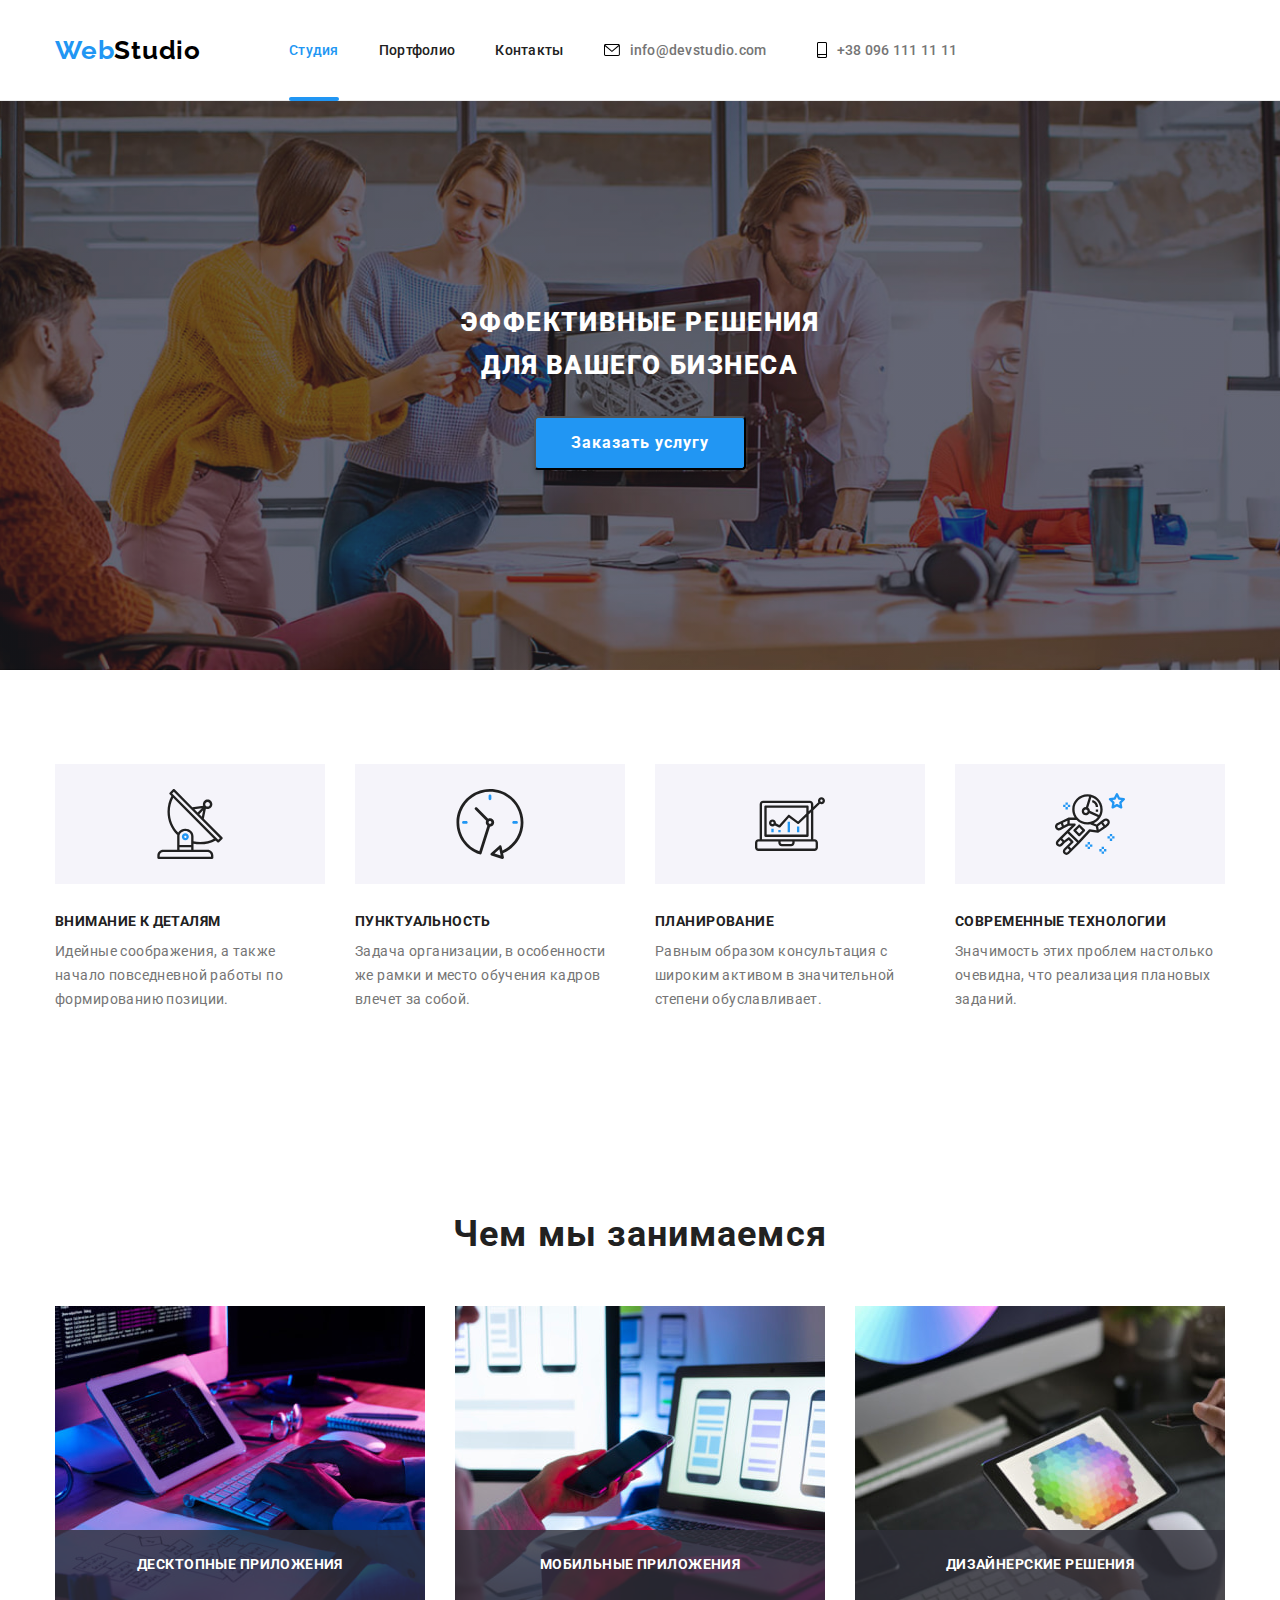
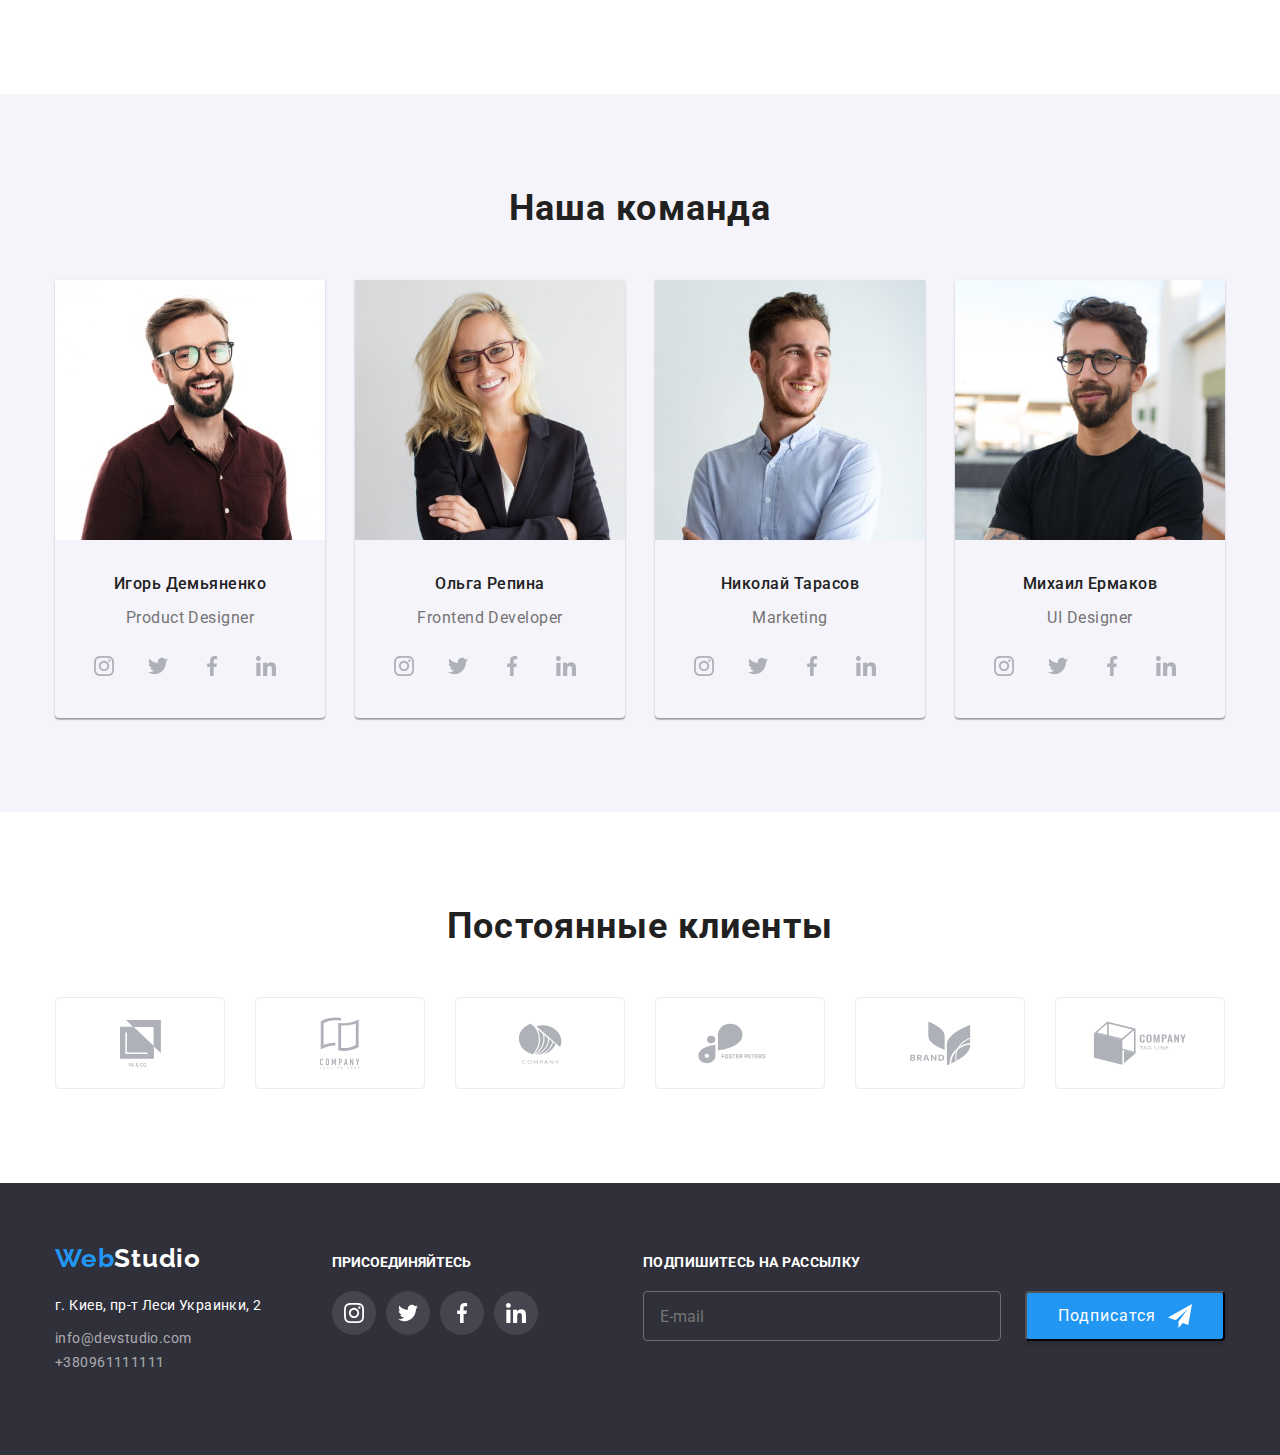
==== commit 289e5c54: "header" ====
--- a/index.html
+++ b/index.html
@@ -28,7 +28,7 @@
                     <ul class="navigation list-none">
                         <li class="navigation__item line"><a href="./index.html" class="navigation__link"><span class="navigation__link--active">Студия</span></a></li>
                         <li class="navigation__item"><a href="./portfolio.html" class="navigation__link">Портфолио</a></li>
-                        <li class="navigation__item"><a href="" class="navigation__link">Контакты</a></li>
+                        <li class="navigation__item"><a href="" class="navigation__link margin-header">Контакты</a></li>
                     </ul>
                     </nav>
                     <div class="nav__mobile">
--- a/css/main.min.css
+++ b/css/main.min.css
@@ -1,2 +1,2 @@
-:root{--them-colour: #2196f3;--them-colour-two: #2f303a;--text-primary: #212121;--text-primary-second: #757575;--white-theme:#ffffff;--border-them:#f5f4fa;--container-set: 30px}body{font-family:"Roboto";list-style:none}img{display:block;max-width:100%}h1,h2,h3,h4,h5,h6{margin:0}.list-none{list-style:none;margin:0;padding:0}.visually-hidden{position:absolute;clip:rect(0 0 0 0);width:1px;height:1px;margin:-1px}.container{padding:0 15px;margin:0 auto}@media screen and (min-width: 480px){.container{width:480px}}@media screen and (min-width: 768px){.container{width:768px}}@media screen and (min-width: 1200px){.container{width:1200px}}.studio{font-size:26px;line-height:1.19;letter-spacing:0.03em;color:var(--white-theme)}.line{position:relative;display:-webkit-box;display:-webkit-flex;display:-ms-flexbox;display:flex;-webkit-box-align:center;-webkit-align-items:center;-ms-flex-align:center;align-items:center}.line::after{content:"";display:block;bottom:auto;width:100%;height:4px;position:absolute;background:var(--them-colour);-webkit-border-radius:4px;border-radius:4px;margin-top:80px}@media screen and (max-width: 767px){.line::after{display:none}}.header{position:relative;padding:25px 0;border-bottom:1px solid #ececec}.menu-button .menu-button__icon-cross{display:none}.menu-button.is-open .menu-button__icon-cross{display:block}.menu-button.is-open .menu-button__icon-menu{display:none}.menu-button{display:contents}@media screen and (min-width: 767px){.menu-button{display:none}}.header__menu{display:-webkit-box;display:-webkit-flex;display:-ms-flexbox;display:flex}@media screen and (max-width: 767px){.header__menu{position:absolute;display:none;top:100%;left:0;width:100%;height:796px;padding:48px 40px;padding-top:32px;background-color:white;z-index:3}.header__menu.is-open{display:block}}.header-box{display:-webkit-box;display:-webkit-flex;display:-ms-flexbox;display:flex;-webkit-box-align:center;-webkit-align-items:center;-ms-flex-align:center;align-items:center;-webkit-box-pack:justify;-webkit-justify-content:space-between;-ms-flex-pack:justify;justify-content:space-between;padding-left:15px;padding-right:20px}@media screen and (min-width: 480px){.header-box{width:480px}}@media screen and (min-width: 768px){.header-box{width:768px}}@media screen and (min-width: 1200px){.header-box{width:1200px}}.header__nav{display:-webkit-box;display:-webkit-flex;display:-ms-flexbox;display:flex;-webkit-box-align:center;-webkit-align-items:center;-ms-flex-align:center;align-items:center;margin-right:auto}@media screen and (max-width: 767px){.header__nav{padding-bottom:200px}}.header__nav a{color:var(--text-primary);text-decoration:none;font-weight:500;-webkit-transition:color 250ms cubic-bezier(0.4, 0, 0.2, 1);-o-transition:color 250ms cubic-bezier(0.4, 0, 0.2, 1);transition:color 250ms cubic-bezier(0.4, 0, 0.2, 1)}.header__link{font-family:Raleway;font-style:normal;font-weight:bold;font-size:26px;line-height:1.2;letter-spacing:0.03em;color:#000000;text-decoration:none}.header__logo{color:var(--them-colour)}.navigation{margin:0px;padding:0px}@media screen and (min-width: 768px){.navigation{display:-webkit-box;display:-webkit-flex;display:-ms-flexbox;display:flex}}.social-network{display:-webkit-box;display:-webkit-flex;display:-ms-flexbox;display:flex;-webkit-flex-wrap:wrap;-ms-flex-wrap:wrap;flex-wrap:wrap}@media screen and (min-width: 768px){.social-network{display:none}}.social-network__item a{text-decoration:none}.social-network__item:not(:last-child){margin-right:10px;padding-right:10px;border-right:1px solid rgba(33,33,33,0.2)}.social-network__link{font-weight:500;font-size:18px;line-height:1.2;letter-spacing:0.02em;color:#2196F3}.navigation__item{padding-top:16px;padding-bottom:16px;-webkit-transition:background-color 250ms cubic-bezier(0.4, 0, 0.2, 1);-o-transition:background-color 250ms cubic-bezier(0.4, 0, 0.2, 1);transition:background-color 250ms cubic-bezier(0.4, 0, 0.2, 1)}.navigation__item:not(:last-child){margin-right:50px}.navigation__link{font-weight:500;font-size:40px;line-height:1.17;text-align:center;letter-spacing:0.02em}.navigation__link--active{color:var(--them-colour)}.navigation__link:hover,.navigation__link:focus{color:var(--them-colour)}@media screen and (min-width: 768px){.navigation__link{font-weight:500;font-size:14px;line-height:1.1px;letter-spacing:0.02em}}.nav__mobile{-webkit-box-pack:center;-webkit-justify-content:center;-ms-flex-pack:center;justify-content:center}@media screen and (min-width: 768px){.nav__mobile{display:-webkit-box;display:-webkit-flex;display:-ms-flexbox;display:flex}}.nav-contact{-webkit-box-pack:center;-webkit-justify-content:center;-ms-flex-pack:center;justify-content:center;margin:0px;padding:0px}@media screen and (max-width: 767px){.nav-contact{margin-bottom:64px;display:-webkit-box;display:-webkit-flex;display:-ms-flexbox;display:flex;-webkit-box-orient:vertical;-webkit-box-direction:reverse;-webkit-flex-direction:column-reverse;-ms-flex-direction:column-reverse;flex-direction:column-reverse}}@media screen and (min-width: 1200px){.nav-contact{display:-webkit-box;display:-webkit-flex;display:-ms-flexbox;display:flex;-webkit-box-align:center;-webkit-align-items:center;-ms-flex-align:center;align-items:center}}.nav-contact__list:not(:last-child){margin-right:50px}.nav-contact__link{font-weight:500;font-size:34px;line-height:40px;text-decoration:none;letter-spacing:0.02em;color:#757575}.nav-contact__link:hover,.nav-contact__link:focus{color:var(--them-colour)}@media screen and (min-width: 768px){.nav-contact__link{-webkit-box-align:center;-webkit-align-items:center;-ms-flex-align:center;align-items:center;color:var(--text-primary-second);text-decoration:none;font-weight:500;font-size:14px;line-height:1.1px;letter-spacing:0.02em;-webkit-transition:color 250ms cubic-bezier(0.4, 0, 0.2, 1);-o-transition:color 250ms cubic-bezier(0.4, 0, 0.2, 1);transition:color 250ms cubic-bezier(0.4, 0, 0.2, 1)}}@media screen and (min-width: 1200px){.nav-contact__link{display:-webkit-box;display:-webkit-flex;display:-ms-flexbox;display:flex}}.nav-contact__icon1{-webkit-box-pack:center;-webkit-justify-content:center;-ms-flex-pack:center;justify-content:center;-webkit-box-align:center;-webkit-align-items:center;-ms-flex-align:center;align-items:center;margin-right:10px;width:16px;height:12px}@media screen and (max-width: 767px){.nav-contact__icon1{display:none}}.nav-contact__link:hover .nav-contact__icon1,.nav-contact__link:focus .nav-contact__icon1{fill:var(--them-colour);-webkit-transition:fill 250ms cubic-bezier(0.4, 0, 0.2, 1);-o-transition:fill 250ms cubic-bezier(0.4, 0, 0.2, 1);transition:fill 250ms cubic-bezier(0.4, 0, 0.2, 1)}.nav-contact__icon2{-webkit-box-pack:center;-webkit-justify-content:center;-ms-flex-pack:center;justify-content:center;-webkit-box-align:center;-webkit-align-items:center;-ms-flex-align:center;align-items:center;margin-right:10px;width:10px;height:16px}.nav-contact__link:hover .nav-contact__icon2,.nav-contact__link:focus .nav-contact__icon2{fill:var(--them-colour);-webkit-transition:fill 250ms cubic-bezier(0.4, 0, 0.2, 1);-o-transition:fill 250ms cubic-bezier(0.4, 0, 0.2, 1);transition:fill 250ms cubic-bezier(0.4, 0, 0.2, 1)}@media screen and (max-width: 767px){.nav-contact__icon2{display:none}}.section-hero{background:var(--them-colour-two);padding:118px 0;max-width:1600px;margin-left:auto;margin-right:auto;background-image:-webkit-gradient(linear, left top, right top, from(rgba(47,48,58,0.4)), to(rgba(47,48,58,0.4))),url("../images/img-bgd.jpg");background-image:-webkit-linear-gradient(left, rgba(47,48,58,0.4), rgba(47,48,58,0.4)),url("../images/img-bgd.jpg");background-image:-o-linear-gradient(left, rgba(47,48,58,0.4), rgba(47,48,58,0.4)),url("../images/img-bgd.jpg");background-image:linear-gradient(to right, rgba(47,48,58,0.4), rgba(47,48,58,0.4)),url("../images/img-bgd.jpg");background-position:center;-webkit-background-size:cover;background-size:cover;background-repeat:no-repeat}@media (min-device-pixel-ratio: 2), (-webkit-min-device-pixel-ratio: 2), (-o-min-device-pixel-ratio: 2/1), (min-resolution: 192dpi), (min-resolution: 2dppx){.section-hero{background-image:-webkit-gradient(linear, left top, right top, from(rgba(47,48,58,0.4)), to(rgba(47,48,58,0.4))),url("../images/mobile/hero-mobile@2x.jpg");background-image:-webkit-linear-gradient(left, rgba(47,48,58,0.4), rgba(47,48,58,0.4)),url("../images/mobile/hero-mobile@2x.jpg");background-image:-o-linear-gradient(left, rgba(47,48,58,0.4), rgba(47,48,58,0.4)),url("../images/mobile/hero-mobile@2x.jpg");background-image:linear-gradient(to right, rgba(47,48,58,0.4), rgba(47,48,58,0.4)),url("../images/mobile/hero-mobile@2x.jpg")}}@media screen and (min-width: 768px){.section-hero{padding:200px 0px;background-image:-webkit-gradient(linear, left top, right top, from(rgba(47,48,58,0.4)), to(rgba(47,48,58,0.4))),url("../images/tablet/hero-tablet.jpg");background-image:-webkit-linear-gradient(left, rgba(47,48,58,0.4), rgba(47,48,58,0.4)),url("../images/tablet/hero-tablet.jpg");background-image:-o-linear-gradient(left, rgba(47,48,58,0.4), rgba(47,48,58,0.4)),url("../images/tablet/hero-tablet.jpg");background-image:linear-gradient(to right, rgba(47,48,58,0.4), rgba(47,48,58,0.4)),url("../images/tablet/hero-tablet.jpg")}}@media screen and (min-width: 768px) and (min-device-pixel-ratio: 2), screen and (min-width: 768px) and (-webkit-min-device-pixel-ratio: 2), screen and (min-width: 768px) and (-o-min-device-pixel-ratio: 2/1), screen and (min-width: 768px) and (min-resolution: 192dpi), screen and (min-width: 768px) and (min-resolution: 2dppx){.section-hero{background-image:-webkit-gradient(linear, left top, right top, from(rgba(47,48,58,0.4)), to(rgba(47,48,58,0.4))),url("../images/tablet/hero-tablet@2x.jpg");background-image:-webkit-linear-gradient(left, rgba(47,48,58,0.4), rgba(47,48,58,0.4)),url("../images/tablet/hero-tablet@2x.jpg");background-image:-o-linear-gradient(left, rgba(47,48,58,0.4), rgba(47,48,58,0.4)),url("../images/tablet/hero-tablet@2x.jpg");background-image:linear-gradient(to right, rgba(47,48,58,0.4), rgba(47,48,58,0.4)),url("../images/tablet/hero-tablet@2x.jpg")}}.section-hero__header{margin-bottom:30px;margin-left:auto;margin-right:auto;max-width:360px;color:#fff;font-weight:900;font-size:26px;line-height:1.62;letter-spacing:.06em;text-transform:uppercase;text-align:center}.section-hero>h1 .footer-background{background:var(--them-colour-two);width:1600px;height:252px}.backdrop.is-hidden{visibility:hidden;opacity:0;pointer-events:none}.backdrop{position:fixed;width:100%;height:100%;left:0px;top:0px;padding:15px;overflow-y:scroll;z-index:2;-webkit-transition:opacity 350ms cubic-bezier(0.4, 0, 0.2, 1);-o-transition:opacity 350ms cubic-bezier(0.4, 0, 0.2, 1);transition:opacity 350ms cubic-bezier(0.4, 0, 0.2, 1);background:rgba(0,0,0,0.2)}.modal{position:relative;top:50%;left:50%;-webkit-transform:translate(-50%, -50%);-ms-transform:translate(-50%, -50%);transform:translate(-50%, -50%);margin:0 auto;background:var(--white-theme);-webkit-box-shadow:0px 1px 3px rgba(0,0,0,0.12),0px 1px 1px rgba(0,0,0,0.14),0px 2px 1px rgba(0,0,0,0.2);box-shadow:0px 1px 3px rgba(0,0,0,0.12),0px 1px 1px rgba(0,0,0,0.14),0px 2px 1px rgba(0,0,0,0.2);-webkit-border-radius:4px;border-radius:4px;-webkit-transition:opacity 2s linear;-o-transition:opacity 2s linear;transition:opacity 2s linear;padding:40px}@media screen and (min-width: 768px){.modal{position:absolute;width:528px}}.modal__head{display:block;font-size:20px;line-height:1.1;text-align:center;letter-spacing:0.03em;margin-bottom:12px;color:var(--text-primary)}.modal-form__box{display:block;position:relative;font-size:12px;line-height:1.16;margin-bottom:10px;letter-spacing:0.01em;color:var(--text-primary-second)}.modal-form__line,.modal-form__text{width:100%;height:40px;margin-top:4px;border:1px solid rgba(33,33,33,0.2);-webkit-box-sizing:border-box;box-sizing:border-box;-webkit-border-radius:4px;border-radius:4px;padding:0 10px 0 42px;-webkit-transition:0.3s linear border;-o-transition:0.3s linear border;transition:0.3s linear border}.modal-form__line:focus{outline:none;border:1px solid var(--them-colour)}.modal-form__icon{display:block;position:absolute;top:50%;left:10px;-webkit-transition:0.3s fill linear;-o-transition:0.3s fill linear;transition:0.3s fill linear}.modal-form__line:focus+.modal-form__icon{fill:var(--them-colour)}.modal-form__text{font-family:inherit;resize:none;height:120px;padding:12px 16px;margin-bottom:10px}.modal-form__text:focus{outline:none;border:1px solid var(--them-colour)}.modal-form__text::-webkit-input-placeholder{color:rgba(117,117,117,0.5)}.modal-form__text:-ms-input-placeholder{color:rgba(117,117,117,0.5)}.modal-form__text::-ms-input-placeholder{color:rgba(117,117,117,0.5)}.modal-form__text::placeholder{color:rgba(117,117,117,0.5)}.modal-form__svg{fill:var(--white-theme);margin-left:1px}.policy,.modal-form__svg{display:-webkit-box;display:-webkit-flex;display:-ms-flexbox;display:flex;-webkit-box-align:center;-webkit-align-items:center;-ms-flex-align:center;align-items:center;font-size:14px;color:var(--text-primary-second)}.policy a{color:var(--them-colour)}.modal-form__checkbox{position:absolute;clip:rect(0 0 0 0);width:1px;height:1px;border:0px;padding:0px;margin:-1px;overflow:hidden}.modal-form__checkbox:checked ~ .policy::before{border:0px;background-color:var(--them-colour);background-repeat:no-repeat;background-position:center;-webkit-background-size:contain;background-size:contain}.modal-form__checkbox:focus ~ .policy::before{border-color:var(--them-colour);-webkit-transition:border-color 350ms cubic-bezier(0.4, 0, 0.2, 1);-o-transition:border-color 350ms cubic-bezier(0.4, 0, 0.2, 1);transition:border-color 350ms cubic-bezier(0.4, 0, 0.2, 1)}.policy::before{content:"";height:16px;width:16px;border:1px solid var(--text-primary);-webkit-border-radius:2px;border-radius:2px;margin-right:7px}.modal-form__check{display:block;position:fixed}.policy__link{margin-left:5px}.about-work{-webkit-box-align:center;-webkit-align-items:center;-ms-flex-align:center;align-items:center;padding-top:60px;padding-bottom:60px}@media screen and (min-width: 1200px){.about-work{padding-top:94px;padding-bottom:94px}}@media screen and (min-width: 768px){.skills{display:-webkit-box;display:-webkit-flex;display:-ms-flexbox;display:flex;-webkit-flex-wrap:wrap;-ms-flex-wrap:wrap;flex-wrap:wrap;margin:-15px}}.skills__card{margin:0}@media screen and (min-width: 480px){.skills__card{width:100%;margin-bottom:30px}}@media screen and (min-width: 768px){.skills__card{width:354px;margin:15px;-webkit-box-pack:center;-webkit-justify-content:center;-ms-flex-pack:center;justify-content:center}}@media screen and (min-width: 1200px){.skills__card{width:270px}}.skills__picture{width:100%;height:120px;background-color:var(--border-them);-webkit-box-pack:center;-webkit-justify-content:center;-ms-flex-pack:center;justify-content:center;-webkit-box-align:center;-webkit-align-items:center;-ms-flex-align:center;align-items:center;display:-webkit-box;display:-webkit-flex;display:-ms-flexbox;display:flex;margin-bottom:30px}.skills__meta{font-weight:bold;font-size:14px;line-height:1.14;letter-spacing:0.03em;text-transform:uppercase;margin-bottom:10px;color:var(--text-primary);text-align:center}@media screen and (min-width: 768px){.skills__meta{text-align:inherit}}.skills__description{font-weight:normal;font-size:14px;line-height:1.7;letter-spacing:0.03em;color:var(--text-primary-second);margin:0px}.specificity{padding-top:94px;padding-bottom:94px}@media screen and (max-width: 1199px){.specificity{padding:0px;display:none}}.specificity__head{font-family:Roboto;font-style:normal;font-weight:bold;font-size:36px;line-height:1.16;text-align:center;margin-bottom:50px;letter-spacing:0.03em;color:var(--text-primary)}.specificity__card{display:-webkit-box;display:-webkit-flex;display:-ms-flexbox;display:flex}.specificity__image{position:relative}.specificity__image:not(:last-child){margin-right:30px}.specificity__title{position:absolute;bottom:0;width:100%;height:70px;display:-webkit-box;display:-webkit-flex;display:-ms-flexbox;display:flex;-webkit-box-align:center;-webkit-align-items:center;-ms-flex-align:center;align-items:center;-webkit-box-pack:center;-webkit-justify-content:center;-ms-flex-pack:center;justify-content:center;color:var(--white-theme);background:rgba(47,48,58,0.8);font-weight:700;font-size:14px;line-height:1.14;letter-spacing:0.03em;text-transform:uppercase}.team{padding-top:60px;padding-bottom:60px;background-color:var(--border-them)}@media screen and (min-width: 1200px){.team{padding-top:94px;padding-bottom:94px}}.team__head{font-family:Roboto;font-style:normal;font-weight:bold;font-size:36px;line-height:1.16;text-align:center;margin-bottom:30px;letter-spacing:0.03em;color:var(--text-primary)}@media screen and (min-width: 1200px){.team__head{margin-bottom:50px}}.user-description__name{font-weight:500;font-size:16px;line-height:1.8;text-align:center;letter-spacing:0.03em;color:var(--text-primary);margin-top:0px}.user-description__profession{font-size:16px;line-height:1.18;text-align:center;letter-spacing:0.03em;margin:0px 0px;color:var(--text-primary-second);margin-bottom:16px}@media screen and (min-width: 768px){.card-workers{margin:-15px;display:-webkit-box;display:-webkit-flex;display:-ms-flexbox;display:flex;-webkit-flex-wrap:wrap;-ms-flex-wrap:wrap;flex-wrap:wrap}}@media screen and (min-width: 1200px){.card-workers{display:-webkit-box;display:-webkit-flex;display:-ms-flexbox;display:flex}}.user-description__name{margin-bottom:10px}.card-workers__box{-webkit-box-shadow:0px 1px 3px rgba(0,0,0,0.12),0px 1px 1px rgba(0,0,0,0.14),0px 2px 1px rgba(0,0,0,0.2);box-shadow:0px 1px 3px rgba(0,0,0,0.12),0px 1px 1px rgba(0,0,0,0.14),0px 2px 1px rgba(0,0,0,0.2);-webkit-border-radius:0px 0px 4px 4px;border-radius:0px 0px 4px 4px;background-color:var(--primary-background-color)}.card-workers__box:not(:last-child){margin-bottom:30px}@media screen and (min-width: 768px){.card-workers__box{width:-webkit-calc((100% - 4 * 15px) / 2);width:calc((100% - 4 * 15px) / 2);margin:15px;margin-bottom:30px}}@media screen and (min-width: 1200px){.card-workers__box{width:270px}}.user-description{padding:30px 0px 30px 0px}.social-box__svg{fill:#afb1b8;-webkit-transition:fill 250ms cubic-bezier(0.4, 0, 0.2, 1);-o-transition:fill 250ms cubic-bezier(0.4, 0, 0.2, 1);transition:fill 250ms cubic-bezier(0.4, 0, 0.2, 1)}.social-box__link:hover .social-box__svg,.social-box__link:focus .social-box__svg{fill:var(--white-theme)}.social-box{display:-webkit-box;display:-webkit-flex;display:-ms-flexbox;display:flex;-webkit-box-pack:center;-webkit-justify-content:center;-ms-flex-pack:center;justify-content:center}.social-box__item:last-child{margin-right:0}.social-box__link{-webkit-transition:background-color 250ms cubic-bezier(0.4, 0, 0.2, 1);-o-transition:background-color 250ms cubic-bezier(0.4, 0, 0.2, 1);transition:background-color 250ms cubic-bezier(0.4, 0, 0.2, 1);display:-webkit-box;display:-webkit-flex;display:-ms-flexbox;display:flex;margin-right:10px;width:44px;height:44px;-webkit-box-pack:center;-webkit-justify-content:center;-ms-flex-pack:center;justify-content:center;-webkit-box-align:center;-webkit-align-items:center;-ms-flex-align:center;align-items:center;-webkit-border-radius:50%;border-radius:50%}.social-box__link:hover,.social-box__link:focus{background-color:var(--them-colour)}.clients{padding-top:60px;padding-bottom:60px}@media screen and (min-width: 1200px){.clients{padding-top:94px;padding-bottom:94px}}.clients__head{font-family:Roboto;font-style:normal;font-weight:bold;font-size:36px;line-height:1.16;text-align:center;margin-bottom:30px;letter-spacing:0.03em;color:var(--text-primary)}@media screen and (min-width: 1200px){.clients__head{margin-bottom:50px}}.clients__box{display:-webkit-box;display:-webkit-flex;display:-ms-flexbox;display:flex;-webkit-flex-wrap:wrap;-ms-flex-wrap:wrap;flex-wrap:wrap;-webkit-box-pack:center;-webkit-justify-content:center;-ms-flex-pack:center;justify-content:center;margin:-15px}.clients__card{margin:15px;width:-webkit-calc((100% - 6 * 15px) / 2);width:calc((100% - 6 * 15px) / 2)}@media screen and (min-width: 768px){.clients__card{width:-webkit-calc((100% - 6 * 15px) / 3);width:calc((100% - 6 * 15px) / 3)}}@media screen and (min-width: 1200px){.clients__card{width:170px}}.clients__link{-webkit-transition:border 250ms cubic-bezier(0.4, 0, 0.2, 1);-o-transition:border 250ms cubic-bezier(0.4, 0, 0.2, 1);transition:border 250ms cubic-bezier(0.4, 0, 0.2, 1);height:92px;border:1px solid #ececec;-webkit-border-radius:4px;border-radius:4px;display:-webkit-box;display:-webkit-flex;display:-ms-flexbox;display:flex;-webkit-box-pack:center;-webkit-justify-content:center;-ms-flex-pack:center;justify-content:center;-webkit-box-align:center;-webkit-align-items:center;-ms-flex-align:center;align-items:center}.clients__link:hover,.clients__link:focus{border:1px solid var(--them-colour)}.clients__icon{-webkit-transition:fill 250ms cubic-bezier(0.4, 0, 0.2, 1);-o-transition:fill 250ms cubic-bezier(0.4, 0, 0.2, 1);transition:fill 250ms cubic-bezier(0.4, 0, 0.2, 1)}.clients__link:hover .clients__icon,.clients__link:focus .clients__icon{fill:var(--them-colour)}.clients__icon{fill:#afb1b8}.footer{background:var(--them-colour-two);padding:60px 0;text-decoration:none;padding:60px 0px;display:-webkit-box;display:-webkit-flex;display:-ms-flexbox;display:flex}.footer-box__info{text-align:center;margin-bottom:60px}@media screen and (min-width: 768px){.footer-box__info{margin-bottom:0}}@media screen and (min-width: 1200px){.footer-box__info{margin-right:70px;text-align:left}}.footer-box{display:block}@media screen and (min-width: 768px){.footer-box{display:-webkit-box;display:-webkit-flex;display:-ms-flexbox;display:flex;-webkit-box-align:baseline;-webkit-align-items:baseline;-ms-flex-align:baseline;align-items:baseline;-webkit-flex-wrap:wrap;-ms-flex-wrap:wrap;flex-wrap:wrap;-webkit-justify-content:space-around;-ms-flex-pack:distribute;justify-content:space-around}}.footer-box__second{text-align:center;margin-bottom:60px}@media screen and (min-width: 768px){.footer-box__second{margin-bottom:0}}@media screen and (min-width: 1200px){.footer-box__second{margin-right:70px;text-align:left}}.footer__logo{color:var(--them-colour)}.footer__link{font-family:Raleway;font-style:normal;font-weight:bold;font-size:26px;line-height:1.2;letter-spacing:0.03em;color:#000000;text-decoration:none;display:block;margin-bottom:20px}.footer__street{font-size:14px;line-height:1.7;letter-spacing:0.03em;font-style:normal;color:var(--white-theme);margin:0px 0px;margin-bottom:9px}.footer__contact{font-style:normal;font-size:14px;line-height:1.7;letter-spacing:0.03em;text-decoration:none;color:rgba(255,255,255,0.6)}.footer__contact:not(:last-child){margin-bottom:9px}.footer-form__label{text-align:center;font-size:14px;line-height:1.14;letter-spacing:0.03em;text-transform:uppercase;margin-bottom:20px;color:var(--white-theme)}@media screen and (min-width: 1200px){.footer-form__label{text-align:left}}@media screen and (min-width: 768px){.footer-form{margin-top:60px}}@media screen and (min-width: 1200px){.footer-form{margin-top:0;margin-left:auto}}@media screen and (min-width: 1200px){.footer-form__email{display:-webkit-box;display:-webkit-flex;display:-ms-flexbox;display:flex}}.footer-form__email::-webkit-input-placeholder{color:rgba(255,255,255,0.6)}.footer-form__email:-ms-input-placeholder{color:rgba(255,255,255,0.6)}.footer-form__email::-ms-input-placeholder{color:rgba(255,255,255,0.6)}.footer-form__email::placeholder{color:rgba(255,255,255,0.6)}.footer-form__input{width:100%;height:50px;background-color:#ffffff00;border:1px solid rgba(255,255,255,0.3);-webkit-box-sizing:border-box;box-sizing:border-box;-webkit-border-radius:4px;border-radius:4px;padding-left:16px}@media screen and (min-width: 768px){.footer-form__input{width:450px}}@media screen and (min-width: 1200px){.footer-form__input{margin-right:12px;margin-bottom:0;width:358px}}.form-button__svg{margin-left:12px}.connect{margin-bottom:60px}.connect__titles{margin-bottom:20px;color:var(--white-theme);font-weight:700;font-size:14px;line-height:1.14;text-transform:uppercase}@media screen and (min-width: 480px){.connect__titles{text-align:center}}@media screen and (min-width: 1200px){.connect__titles{text-align:left}}.connect__list{display:-webkit-box;display:-webkit-flex;display:-ms-flexbox;display:flex;-webkit-box-pack:center;-webkit-justify-content:center;-ms-flex-pack:center;justify-content:center}.connect__item:last-child{margin-right:0}.connect__link{-webkit-transition:background-color 250ms cubic-bezier(0.4, 0, 0.2, 1);-o-transition:background-color 250ms cubic-bezier(0.4, 0, 0.2, 1);transition:background-color 250ms cubic-bezier(0.4, 0, 0.2, 1);display:-webkit-box;display:-webkit-flex;display:-ms-flexbox;display:flex;width:44px;height:44px;margin-right:10px;-webkit-border-radius:50%;border-radius:50%;-webkit-box-align:center;-webkit-align-items:center;-ms-flex-align:center;align-items:center;-webkit-box-pack:center;-webkit-justify-content:center;-ms-flex-pack:center;justify-content:center;background-color:rgba(255,255,255,0.1)}.connect__link:hover,.connect__link:focus{background-color:var(--them-colour)}.connect__svg{-webkit-transition:fill 250ms lcubic-bezier(0.4, 0, 0.2, 1);-o-transition:fill 250ms lcubic-bezier(0.4, 0, 0.2, 1);transition:fill 250ms lcubic-bezier(0.4, 0, 0.2, 1);width:20px;fill:var(--white-theme)}.section-hero__button{background:var(--them-colour);-webkit-box-shadow:0px 4px 4px rgba(0,0,0,0.15);box-shadow:0px 4px 4px rgba(0,0,0,0.15);-webkit-border-radius:4px;border-radius:4px;font-weight:bold;font-size:16px;line-height:1.9;cursor:pointer;padding:10px 35px 10px 35px;-webkit-box-align:center;-webkit-align-items:center;-ms-flex-align:center;align-items:center;text-align:center;letter-spacing:0.06em;margin:0 auto;display:-webkit-box;display:-webkit-flex;display:-ms-flexbox;display:flex;color:var(--white-theme)}.modal--close{position:absolute;cursor:pointer;width:30px;height:30px;-webkit-border-radius:50%;border-radius:50%;background:var(--white-theme);border:1px solid grey;top:8px;right:8px;font-size:1.4em;-webkit-transition:0.3s linear color;-o-transition:0.3s linear color;transition:0.3s linear color;display:-webkit-box;display:-webkit-flex;display:-ms-flexbox;display:flex;-webkit-box-pack:center;-webkit-justify-content:center;-ms-flex-pack:center;justify-content:center}.modal--close:hover,.modal--close:focus{color:var(--them-colour)}.policy__btn{display:block;-webkit-box-align:center;-webkit-align-items:center;-ms-flex-align:center;align-items:center;text-align:center;letter-spacing:0.06em;cursor:pointer;margin:0 auto;margin-top:30px;padding:10px 55px 10px 56px;color:var(--white-theme);background:#188ce8;-webkit-box-shadow:0px 4px 4px rgba(0,0,0,0.15);box-shadow:0px 4px 4px rgba(0,0,0,0.15);-webkit-border-radius:4px;border-radius:4px}.button__set--li{margin-bottom:15px}.button__set--active{-webkit-border-radius:4px;border-radius:4px;border-color:var(--border-them);padding:6px 22px;font-weight:500;font-size:16px;line-height:1.62;text-align:center;color:var(--text-primary);background-color:var(--border-them);cursor:pointer;-webkit-transition:color 250ms cubic-bezier(0.4, 0, 0.2, 1),background-color 250ms cubic-bezier(0.4, 0, 0.2, 1),-webkit-box-shadow 250ms cubic-bezier(0.4, 0, 0.2, 1);transition:color 250ms cubic-bezier(0.4, 0, 0.2, 1),background-color 250ms cubic-bezier(0.4, 0, 0.2, 1),-webkit-box-shadow 250ms cubic-bezier(0.4, 0, 0.2, 1);-o-transition:color 250ms cubic-bezier(0.4, 0, 0.2, 1),background-color 250ms cubic-bezier(0.4, 0, 0.2, 1),box-shadow 250ms cubic-bezier(0.4, 0, 0.2, 1);transition:color 250ms cubic-bezier(0.4, 0, 0.2, 1),background-color 250ms cubic-bezier(0.4, 0, 0.2, 1),box-shadow 250ms cubic-bezier(0.4, 0, 0.2, 1);transition:color 250ms cubic-bezier(0.4, 0, 0.2, 1),background-color 250ms cubic-bezier(0.4, 0, 0.2, 1),box-shadow 250ms cubic-bezier(0.4, 0, 0.2, 1),-webkit-box-shadow 250ms cubic-bezier(0.4, 0, 0.2, 1)}.button__set--active:hover,.button__set--active:focus{text-decoration:none;color:var(--white-theme);-webkit-box-shadow:0px 3px 1px rgba(0,0,0,0.1),0px 1px 2px rgba(0,0,0,0.08),0px 2px 2px rgba(0,0,0,0.12);box-shadow:0px 3px 1px rgba(0,0,0,0.1),0px 1px 2px rgba(0,0,0,0.08),0px 2px 2px rgba(0,0,0,0.12)}.button__set--active:hover,.button__set--active:focus{background:var(--them-colour);-webkit-border-radius:4px;border-radius:4px;border-color:var(--border-them)}.button__set:not(:last-child) .button__set--active{margin-right:8px}.button__set{display:-webkit-box;display:-webkit-flex;display:-ms-flexbox;display:flex;margin-bottom:50px;-webkit-flex-wrap:wrap;-ms-flex-wrap:wrap;flex-wrap:wrap}@media screen and (min-width: 768px){.button__set{-webkit-box-pack:center;-webkit-justify-content:center;-ms-flex-pack:center;justify-content:center}}.form-button{cursor:pointer;width:200px;height:50px;font-size:16px;line-height:1.9;display:-webkit-box;display:-webkit-flex;display:-ms-flexbox;display:flex;-webkit-box-align:center;-webkit-align-items:center;-ms-flex-align:center;align-items:center;text-align:center;letter-spacing:0.06em;margin-left:12px;color:var(--white-theme);-webkit-box-pack:center;-webkit-justify-content:center;-ms-flex-pack:center;justify-content:center;background:var(--them-colour);-webkit-box-shadow:0px 4px 4px rgba(0,0,0,0.15);box-shadow:0px 4px 4px rgba(0,0,0,0.15);-webkit-border-radius:4px;border-radius:4px}@media screen and (min-width: 480px){.form-button{margin-top:20px;margin-left:auto;margin-right:auto}}@media screen and (min-width: 1200px){.form-button{margin-top:0px}}.button{padding-top:60px;padding-bottom:60px}@media screen and (min-width: 1200px){.button{padding-top:94px;padding-bottom:94px}}.card-set{-webkit-box-align:center;-webkit-align-items:center;-ms-flex-align:center;align-items:center;-webkit-flex-wrap:wrap;-ms-flex-wrap:wrap;flex-wrap:wrap;padding:0px;margin:0px}@media screen and (min-width: 768px){.card-set{display:-webkit-box;display:-webkit-flex;display:-ms-flexbox;display:flex}}@media screen and (min-width: 1200px){.card-set{margin-top:-webkit-calc(-1 * var(--container-set));margin-top:calc(-1 * var(--container-set));margin-left:-webkit-calc(-1 * var(--container-set));margin-left:calc(-1 * var(--container-set))}}@media screen and (min-width: 768px){.card-set>.card-set__item{display:-webkit-box;display:-webkit-flex;display:-ms-flexbox;display:flex;-webkit-flex-basis:-webkit-calc(100% / 2 - var(--container-set));-ms-flex-preferred-size:calc(100% / 2 - var(--container-set));flex-basis:calc(100% / 2 - var(--container-set));margin-left:var(--container-set);margin-top:var(--container-set);display:flex}}@media screen and (min-width: 1200px){.card-set>.card-set__item{-webkit-flex-basis:-webkit-calc(100% / 3 - var(--container-set));-ms-flex-preferred-size:calc(100% / 3 - var(--container-set));flex-basis:calc(100% / 3 - var(--container-set));margin-left:var(--container-set);margin-top:var(--container-set)}}.card-set__item{-webkit-transition:-webkit-box-shadow 250ms cubic-bezier(0.4, 0, 0.2, 1);transition:-webkit-box-shadow 250ms cubic-bezier(0.4, 0, 0.2, 1);-o-transition:box-shadow 250ms cubic-bezier(0.4, 0, 0.2, 1);transition:box-shadow 250ms cubic-bezier(0.4, 0, 0.2, 1);transition:box-shadow 250ms cubic-bezier(0.4, 0, 0.2, 1), -webkit-box-shadow 250ms cubic-bezier(0.4, 0, 0.2, 1)}.text-box{position:relative;padding:20px 24px 20px 24px;background:var(--white-theme);border:1px solid #eeeeee;-webkit-box-sizing:border-box;box-sizing:border-box}.product{position:relative;overflow:hidden}.card-set__link{overflow:hidden;cursor:pointer;display:block;text-decoration:none}.card-set__link:hover,.card-set__link:focus{-webkit-box-shadow:0px 1px 1px rgba(0,0,0,0.12),0px 4px 4px rgba(0,0,0,0.06),1px 4px 6px rgba(0,0,0,0.16);box-shadow:0px 1px 1px rgba(0,0,0,0.12),0px 4px 4px rgba(0,0,0,0.06),1px 4px 6px rgba(0,0,0,0.16)}.product__text{position:absolute;margin:0 auto;top:0;left:0;width:100%;height:100%;color:var(--white-theme);font-size:18px;line-height:1.56;letter-spacing:0.03em;background:rgba(33,150,243,0.9);padding:63px 24px;-webkit-transform:translateY(100%);-ms-transform:translateY(100%);transform:translateY(100%);-webkit-transition:-webkit-transform 250ms cubic-bezier(0.4, 0, 0.2, 1);transition:-webkit-transform 250ms cubic-bezier(0.4, 0, 0.2, 1);-o-transition:transform 250ms cubic-bezier(0.4, 0, 0.2, 1);transition:transform 250ms cubic-bezier(0.4, 0, 0.2, 1);transition:transform 250ms cubic-bezier(0.4, 0, 0.2, 1), -webkit-transform 250ms cubic-bezier(0.4, 0, 0.2, 1)}.card-set__link:hover .product__text,.card-set__link:focus .product__text{-webkit-transform:translateY(0);-ms-transform:translateY(0);transform:translateY(0)}.text-box__name{font-size:18px;line-height:2;letter-spacing:0.06em;color:var(--text-primary);margin-bottom:4px}@media screen and (min-width: 768px) and (max-width: 1199px){.text-box__name{letter-spacing:normal}}.text-box__meta{font-size:16px;line-height:1.87;letter-spacing:0.03em;color:var(--text-primary-second);margin:0px}
+:root{--them-colour: #2196f3;--them-colour-two: #2f303a;--text-primary: #212121;--text-primary-second: #757575;--white-theme:#ffffff;--border-them:#f5f4fa;--container-set: 30px}body{font-family:"Roboto";list-style:none}img{display:block;max-width:100%}h1,h2,h3,h4,h5,h6{margin:0}.list-none{list-style:none;margin:0;padding:0}.visually-hidden{position:absolute;clip:rect(0 0 0 0);width:1px;height:1px;margin:-1px}.container{padding:0 15px;margin:0 auto}@media screen and (min-width: 480px){.container{width:480px}}@media screen and (min-width: 768px){.container{width:768px}}@media screen and (min-width: 1200px){.container{width:1200px}}.studio{font-size:26px;line-height:1.19;letter-spacing:0.03em;color:var(--white-theme)}.line{position:relative;display:-webkit-box;display:-webkit-flex;display:-ms-flexbox;display:flex;-webkit-box-align:center;-webkit-align-items:center;-ms-flex-align:center;align-items:center}.line::after{content:"";display:block;bottom:auto;width:100%;height:4px;position:absolute;background:var(--them-colour);-webkit-border-radius:4px;border-radius:4px;margin-top:98px}@media screen and (max-width: 767px){.line::after{display:none}}.header{position:relative;padding:25px 0;border-bottom:1px solid #ececec}.menu-button .menu-button__icon-cross{display:none}.menu-button.is-open .menu-button__icon-cross{display:block}.menu-button.is-open .menu-button__icon-menu{display:none}.menu-button__icon-menu:hover .menu-button__icon-cross,.menu-button__icon-menu:focus .menu-button__icon-cross{color:var(--them-colour)}.menu-button{display:contents}@media screen and (min-width: 767px){.menu-button{display:none}}.menu-button__icon-menu:hover .menu-button,.menu-button__icon-menu:focus .menu-button{color:var(--them-colour)}.header__menu.is-open{-webkit-box-pack:justify;-webkit-justify-content:space-between;-ms-flex-pack:justify;justify-content:space-between;display:-webkit-box;display:-webkit-flex;display:-ms-flexbox;display:flex;-webkit-box-orient:vertical;-webkit-box-direction:normal;-webkit-flex-direction:column;-ms-flex-direction:column;flex-direction:column}.header__menu{display:-webkit-box;display:-webkit-flex;display:-ms-flexbox;display:flex}@media screen and (max-width: 767px){.header__menu{position:absolute;display:none;top:100%;left:0;width:100%;height:100vh;margin-left:auto;padding:48px 40px;padding-top:32px;background-color:white;z-index:3}.header__menu.is-open{display:block}}.header-box{display:-webkit-box;display:-webkit-flex;display:-ms-flexbox;display:flex;-webkit-box-align:center;-webkit-align-items:center;-ms-flex-align:center;align-items:center;margin:0 auto;padding-left:15px;padding-right:20px}@media screen and (max-width: 767px){.header-box{-webkit-box-pack:justify;-webkit-justify-content:space-between;-ms-flex-pack:justify;justify-content:space-between}}@media screen and (min-width: 480px){.header-box{width:480px}}@media screen and (min-width: 768px){.header-box{width:768px}}@media screen and (min-width: 1200px){.header-box{width:1200px}}.header__nav{display:-webkit-box;display:-webkit-flex;display:-ms-flexbox;display:flex;-webkit-box-align:center;-webkit-align-items:center;-ms-flex-align:center;align-items:center;margin-right:auto}@media screen and (max-width: 767px){.header__nav{padding-bottom:200px}}.header__nav a{color:var(--text-primary);text-decoration:none;font-weight:500;-webkit-transition:color 250ms cubic-bezier(0.4, 0, 0.2, 1);-o-transition:color 250ms cubic-bezier(0.4, 0, 0.2, 1);transition:color 250ms cubic-bezier(0.4, 0, 0.2, 1)}.header__link{font-family:Raleway;font-style:normal;font-weight:bold;font-size:26px;line-height:1.2;letter-spacing:0.03em;color:#000000;text-decoration:none;margin-right:88px}@media screen and (max-width: 767px){.header__link{margin:0}}.header__logo{color:var(--them-colour)}.navigation{margin:0px;padding:0px}@media screen and (min-width: 768px){.navigation{display:-webkit-box;display:-webkit-flex;display:-ms-flexbox;display:flex}}.social-network{display:-webkit-box;display:-webkit-flex;display:-ms-flexbox;display:flex;-webkit-flex-wrap:wrap;-ms-flex-wrap:wrap;flex-wrap:wrap}@media screen and (min-width: 768px){.social-network{display:none}}.social-network__item a{text-decoration:none}.social-network__item:not(:last-child){margin-right:10px;padding-right:10px;border-right:1px solid rgba(33,33,33,0.2)}.social-network__link{font-weight:500;font-size:18px;line-height:1.2;letter-spacing:0.02em;color:#2196F3}.navigation__item{padding-top:16px;padding-bottom:16px;-webkit-transition:background-color 250ms cubic-bezier(0.4, 0, 0.2, 1);-o-transition:background-color 250ms cubic-bezier(0.4, 0, 0.2, 1);transition:background-color 250ms cubic-bezier(0.4, 0, 0.2, 1);margin-right:40px}.navigation__link{font-weight:500;font-size:40px;line-height:1.17;text-align:center;letter-spacing:0.02em}.navigation__link--active{color:var(--them-colour)}.navigation__link:hover,.navigation__link:focus{color:var(--them-colour)}@media screen and (min-width: 768px){.navigation__link{font-weight:500;font-size:14px;line-height:1.1px;letter-spacing:0.02em}}.nav__mobile{-webkit-box-pack:center;-webkit-justify-content:center;-ms-flex-pack:center;justify-content:center}@media screen and (min-width: 768px){.nav__mobile{display:-webkit-box;display:-webkit-flex;display:-ms-flexbox;display:flex}}.nav-contact{-webkit-box-pack:center;-webkit-justify-content:center;-ms-flex-pack:center;justify-content:center;margin:0px;padding:0px}@media screen and (max-width: 767px){.nav-contact{margin-bottom:64px;display:-webkit-box;display:-webkit-flex;display:-ms-flexbox;display:flex;-webkit-box-orient:vertical;-webkit-box-direction:reverse;-webkit-flex-direction:column-reverse;-ms-flex-direction:column-reverse;flex-direction:column-reverse}}@media screen and (min-width: 1200px){.nav-contact{display:-webkit-box;display:-webkit-flex;display:-ms-flexbox;display:flex;-webkit-box-align:center;-webkit-align-items:center;-ms-flex-align:center;align-items:center}}@media screen and (max-width: 767px){.nav-contact__list:not(:last-child){margin-top:20px}}@media screen and (max-width: 1199px){.nav-contact__list:not(:last-child){margin-bottom:10px}}@media screen and (min-width: 1200px){.nav-contact__list:not(:last-child){margin-right:50px}}.nav-contact__link{font-weight:500;font-size:34px;line-height:40px;text-decoration:none;letter-spacing:0.02em;color:#757575}.nav-contact__link:hover,.nav-contact__link:focus{color:var(--them-colour)}@media screen and (min-width: 768px){.nav-contact__link{-webkit-box-align:center;-webkit-align-items:center;-ms-flex-align:center;align-items:center;color:var(--text-primary-second);text-decoration:none;font-weight:500;font-size:14px;line-height:1.1px;letter-spacing:0.02em;-webkit-transition:color 250ms cubic-bezier(0.4, 0, 0.2, 1);-o-transition:color 250ms cubic-bezier(0.4, 0, 0.2, 1);transition:color 250ms cubic-bezier(0.4, 0, 0.2, 1)}}@media screen and (min-width: 1200px){.nav-contact__link{display:-webkit-box;display:-webkit-flex;display:-ms-flexbox;display:flex}}.nav-contact__icon1{-webkit-box-pack:center;-webkit-justify-content:center;-ms-flex-pack:center;justify-content:center;-webkit-box-align:center;-webkit-align-items:center;-ms-flex-align:center;align-items:center;margin-right:10px;width:16px;height:12px}@media screen and (max-width: 767px){.nav-contact__icon1{display:none}}.nav-contact__link:hover .nav-contact__icon1,.nav-contact__link:focus .nav-contact__icon1{fill:var(--them-colour);-webkit-transition:fill 250ms cubic-bezier(0.4, 0, 0.2, 1);-o-transition:fill 250ms cubic-bezier(0.4, 0, 0.2, 1);transition:fill 250ms cubic-bezier(0.4, 0, 0.2, 1)}.nav-contact__icon2{-webkit-box-pack:center;-webkit-justify-content:center;-ms-flex-pack:center;justify-content:center;-webkit-box-align:center;-webkit-align-items:center;-ms-flex-align:center;align-items:center;margin-right:10px;width:10px;height:16px}.nav-contact__link:hover .nav-contact__icon2,.nav-contact__link:focus .nav-contact__icon2{fill:var(--them-colour);-webkit-transition:fill 250ms cubic-bezier(0.4, 0, 0.2, 1);-o-transition:fill 250ms cubic-bezier(0.4, 0, 0.2, 1);transition:fill 250ms cubic-bezier(0.4, 0, 0.2, 1)}@media screen and (max-width: 767px){.nav-contact__icon2{display:none}}.section-hero{background:var(--them-colour-two);padding:200px 0;max-width:1600px;margin-left:auto;margin-right:auto;background-image:-webkit-gradient(linear, left top, right top, from(rgba(47,48,58,0.4)), to(rgba(47,48,58,0.4))),url("../images/mobile/hero-mobile.jpg");background-image:-webkit-linear-gradient(left, rgba(47,48,58,0.4), rgba(47,48,58,0.4)),url("../images/mobile/hero-mobile.jpg");background-image:-o-linear-gradient(left, rgba(47,48,58,0.4), rgba(47,48,58,0.4)),url("../images/mobile/hero-mobile.jpg");background-image:linear-gradient(to right, rgba(47,48,58,0.4), rgba(47,48,58,0.4)),url("../images/mobile/hero-mobile.jpg");background-position:center;-webkit-background-size:cover;background-size:cover;background-repeat:no-repeat}@media (min-device-pixel-ratio: 2), (-webkit-min-device-pixel-ratio: 2), (-o-min-device-pixel-ratio: 2/1), (min-resolution: 192dpi), (min-resolution: 2dppx){.section-hero{background-image:-webkit-gradient(linear, left top, right top, from(rgba(47,48,58,0.4)), to(rgba(47,48,58,0.4))),url("../images/mobile/hero-mobile@2x.jpg");background-image:-webkit-linear-gradient(left, rgba(47,48,58,0.4), rgba(47,48,58,0.4)),url("../images/mobile/hero-mobile@2x.jpg");background-image:-o-linear-gradient(left, rgba(47,48,58,0.4), rgba(47,48,58,0.4)),url("../images/mobile/hero-mobile@2x.jpg");background-image:linear-gradient(to right, rgba(47,48,58,0.4), rgba(47,48,58,0.4)),url("../images/mobile/hero-mobile@2x.jpg")}}@media screen and (min-width: 768px){.section-hero{padding:200px 0px;background-image:-webkit-gradient(linear, left top, right top, from(rgba(47,48,58,0.4)), to(rgba(47,48,58,0.4))),url("../images/tablet/hero-tablet.jpg");background-image:-webkit-linear-gradient(left, rgba(47,48,58,0.4), rgba(47,48,58,0.4)),url("../images/tablet/hero-tablet.jpg");background-image:-o-linear-gradient(left, rgba(47,48,58,0.4), rgba(47,48,58,0.4)),url("../images/tablet/hero-tablet.jpg");background-image:linear-gradient(to right, rgba(47,48,58,0.4), rgba(47,48,58,0.4)),url("../images/tablet/hero-tablet.jpg")}}@media screen and (min-width: 768px) and (min-device-pixel-ratio: 2), screen and (min-width: 768px) and (-webkit-min-device-pixel-ratio: 2), screen and (min-width: 768px) and (-o-min-device-pixel-ratio: 2/1), screen and (min-width: 768px) and (min-resolution: 192dpi), screen and (min-width: 768px) and (min-resolution: 2dppx){.section-hero{background-image:-webkit-gradient(linear, left top, right top, from(rgba(47,48,58,0.4)), to(rgba(47,48,58,0.4))),url("../images/tablet/hero-tablet@2x.jpg");background-image:-webkit-linear-gradient(left, rgba(47,48,58,0.4), rgba(47,48,58,0.4)),url("../images/tablet/hero-tablet@2x.jpg");background-image:-o-linear-gradient(left, rgba(47,48,58,0.4), rgba(47,48,58,0.4)),url("../images/tablet/hero-tablet@2x.jpg");background-image:linear-gradient(to right, rgba(47,48,58,0.4), rgba(47,48,58,0.4)),url("../images/tablet/hero-tablet@2x.jpg")}}@media screen and (min-width: 1200px){.section-hero{padding:200px 0px;background-image:-webkit-gradient(linear, left top, right top, from(rgba(47,48,58,0.4)), to(rgba(47,48,58,0.4))),url("../images/desctop/hero-desctop.jpg");background-image:-webkit-linear-gradient(left, rgba(47,48,58,0.4), rgba(47,48,58,0.4)),url("../images/desctop/hero-desctop.jpg");background-image:-o-linear-gradient(left, rgba(47,48,58,0.4), rgba(47,48,58,0.4)),url("../images/desctop/hero-desctop.jpg");background-image:linear-gradient(to right, rgba(47,48,58,0.4), rgba(47,48,58,0.4)),url("../images/desctop/hero-desctop.jpg")}}@media screen and (min-width: 1200px) and (min-device-pixel-ratio: 2), screen and (min-width: 1200px) and (-webkit-min-device-pixel-ratio: 2), screen and (min-width: 1200px) and (-o-min-device-pixel-ratio: 2/1), screen and (min-width: 1200px) and (min-resolution: 192dpi), screen and (min-width: 1200px) and (min-resolution: 2dppx){.section-hero{background-image:-webkit-gradient(linear, left top, right top, from(rgba(47,48,58,0.4)), to(rgba(47,48,58,0.4))),url("../images/desctop/hero-desctop@2x.jpg");background-image:-webkit-linear-gradient(left, rgba(47,48,58,0.4), rgba(47,48,58,0.4)),url("../images/desctop/hero-desctop@2x.jpg");background-image:-o-linear-gradient(left, rgba(47,48,58,0.4), rgba(47,48,58,0.4)),url("../images/desctop/hero-desctop@2x.jpg");background-image:linear-gradient(to right, rgba(47,48,58,0.4), rgba(47,48,58,0.4)),url("../images/desctop/hero-desctop@2x.jpg")}}.section-hero__header{margin-bottom:30px;margin-left:auto;margin-right:auto;max-width:360px;color:#fff;font-weight:900;font-size:26px;line-height:1.62;letter-spacing:.06em;text-transform:uppercase;text-align:center}.section-hero>h1 .footer-background{background:var(--them-colour-two);width:1600px;height:252px}.backdrop.is-hidden{visibility:hidden;opacity:0;pointer-events:none}.backdrop{position:fixed;width:100%;height:100%;left:0px;top:0px;padding:15px;overflow-y:scroll;z-index:2;-webkit-transition:opacity 350ms cubic-bezier(0.4, 0, 0.2, 1);-o-transition:opacity 350ms cubic-bezier(0.4, 0, 0.2, 1);transition:opacity 350ms cubic-bezier(0.4, 0, 0.2, 1);background:rgba(0,0,0,0.2)}.modal{position:relative;top:50%;left:50%;-webkit-transform:translate(-50%, -50%);-ms-transform:translate(-50%, -50%);transform:translate(-50%, -50%);margin:0 auto;background:var(--white-theme);-webkit-box-shadow:0px 1px 3px rgba(0,0,0,0.12),0px 1px 1px rgba(0,0,0,0.14),0px 2px 1px rgba(0,0,0,0.2);box-shadow:0px 1px 3px rgba(0,0,0,0.12),0px 1px 1px rgba(0,0,0,0.14),0px 2px 1px rgba(0,0,0,0.2);-webkit-border-radius:4px;border-radius:4px;-webkit-transition:opacity 2s linear;-o-transition:opacity 2s linear;transition:opacity 2s linear;padding:40px}@media screen and (min-width: 768px){.modal{position:absolute;width:528px}}.modal__head{display:block;font-size:20px;line-height:1.1;text-align:center;letter-spacing:0.03em;margin-bottom:12px;color:var(--text-primary)}.modal-form__box{display:block;position:relative;font-size:12px;line-height:1.16;margin-bottom:10px;letter-spacing:0.01em;color:var(--text-primary-second)}.modal-form__line,.modal-form__text{width:100%;height:40px;margin-top:4px;border:1px solid rgba(33,33,33,0.2);-webkit-box-sizing:border-box;box-sizing:border-box;-webkit-border-radius:4px;border-radius:4px;padding:0 10px 0 42px;-webkit-transition:0.3s linear border;-o-transition:0.3s linear border;transition:0.3s linear border}.modal-form__line:focus{outline:none;border:1px solid var(--them-colour)}.modal-form__icon{display:block;position:absolute;top:50%;left:10px;-webkit-transition:0.3s fill linear;-o-transition:0.3s fill linear;transition:0.3s fill linear}.modal-form__line:focus+.modal-form__icon{fill:var(--them-colour)}.modal-form__text{font-family:inherit;resize:none;height:120px;padding:12px 16px;margin-bottom:10px}.modal-form__text:focus{outline:none;border:1px solid var(--them-colour)}.modal-form__text::-webkit-input-placeholder{color:rgba(117,117,117,0.5)}.modal-form__text:-ms-input-placeholder{color:rgba(117,117,117,0.5)}.modal-form__text::-ms-input-placeholder{color:rgba(117,117,117,0.5)}.modal-form__text::placeholder{color:rgba(117,117,117,0.5)}.modal-form__svg{fill:var(--white-theme);margin-left:1px}.policy,.modal-form__svg{display:-webkit-box;display:-webkit-flex;display:-ms-flexbox;display:flex;-webkit-box-align:center;-webkit-align-items:center;-ms-flex-align:center;align-items:center;font-size:14px;color:var(--text-primary-second)}.policy a{color:var(--them-colour)}.modal-form__checkbox{position:absolute;clip:rect(0 0 0 0);width:1px;height:1px;border:0px;padding:0px;margin:-1px;overflow:hidden}.modal-form__checkbox:checked ~ .policy::before{border:0px;background-color:var(--them-colour);background-repeat:no-repeat;background-position:center;-webkit-background-size:contain;background-size:contain}.modal-form__checkbox:focus ~ .policy::before{border-color:var(--them-colour);-webkit-transition:border-color 350ms cubic-bezier(0.4, 0, 0.2, 1);-o-transition:border-color 350ms cubic-bezier(0.4, 0, 0.2, 1);transition:border-color 350ms cubic-bezier(0.4, 0, 0.2, 1)}.policy::before{content:"";height:16px;width:16px;border:1px solid var(--text-primary);-webkit-border-radius:2px;border-radius:2px;margin-right:7px}.modal-form__check{display:block;position:fixed}.policy__link{margin-left:5px}.about-work{-webkit-box-align:center;-webkit-align-items:center;-ms-flex-align:center;align-items:center;padding-top:60px;padding-bottom:60px}@media screen and (min-width: 1200px){.about-work{padding-top:94px;padding-bottom:94px}}@media screen and (min-width: 768px){.skills{display:-webkit-box;display:-webkit-flex;display:-ms-flexbox;display:flex;-webkit-flex-wrap:wrap;-ms-flex-wrap:wrap;flex-wrap:wrap;margin:-15px}}.skills__card{margin:0}.skills__card:not(:last-child){margin-bottom:30px}@media screen and (min-width: 480px){.skills__card{width:100%}}@media screen and (min-width: 768px){.skills__card{width:354px;margin:15px;-webkit-box-pack:center;-webkit-justify-content:center;-ms-flex-pack:center;justify-content:center}}@media screen and (min-width: 1200px){.skills__card{width:270px}}.skills__picture{width:100%;height:120px;background-color:var(--border-them);-webkit-box-pack:center;-webkit-justify-content:center;-ms-flex-pack:center;justify-content:center;-webkit-box-align:center;-webkit-align-items:center;-ms-flex-align:center;align-items:center;display:-webkit-box;display:-webkit-flex;display:-ms-flexbox;display:flex}.skills__picture:not(:last-child){margin-bottom:30px}.skills__meta{font-weight:bold;font-size:14px;line-height:1.14;letter-spacing:0.03em;text-transform:uppercase;margin-bottom:10px;color:var(--text-primary);text-align:center}@media screen and (min-width: 768px){.skills__meta{text-align:inherit}}.skills__description{font-weight:normal;font-size:14px;line-height:1.7;letter-spacing:0.03em;color:var(--text-primary-second);margin:0px}.specificity{padding-top:94px;padding-bottom:94px}@media screen and (max-width: 1199px){.specificity{padding:0px;display:none}}.specificity__head{font-family:Roboto;font-style:normal;font-weight:bold;font-size:36px;line-height:1.16;text-align:center;margin-bottom:50px;letter-spacing:0.03em;color:var(--text-primary)}.specificity__card{display:-webkit-box;display:-webkit-flex;display:-ms-flexbox;display:flex}.specificity__image{position:relative}.specificity__image:not(:last-child){margin-right:30px}.specificity__title{position:absolute;bottom:0;width:100%;height:70px;display:-webkit-box;display:-webkit-flex;display:-ms-flexbox;display:flex;-webkit-box-align:center;-webkit-align-items:center;-ms-flex-align:center;align-items:center;-webkit-box-pack:center;-webkit-justify-content:center;-ms-flex-pack:center;justify-content:center;color:var(--white-theme);background:rgba(47,48,58,0.8);font-weight:700;font-size:14px;line-height:1.14;letter-spacing:0.03em;text-transform:uppercase}.team{padding-top:60px;padding-bottom:60px;background-color:var(--border-them)}@media screen and (min-width: 1200px){.team{padding-top:94px;padding-bottom:94px}}.team__head{font-family:Roboto;font-style:normal;font-weight:bold;font-size:36px;line-height:1.16;text-align:center;margin-bottom:30px;letter-spacing:0.03em;color:var(--text-primary)}@media screen and (min-width: 1200px){.team__head{margin-bottom:50px}}.user-description__name{font-weight:500;font-size:16px;line-height:1.8;text-align:center;letter-spacing:0.03em;color:var(--text-primary);margin-top:0px}.user-description__profession{font-size:16px;line-height:1.18;text-align:center;letter-spacing:0.03em;margin:0px 0px;color:var(--text-primary-second);margin-bottom:16px}@media screen and (min-width: 768px){.card-workers{margin:-15px;display:-webkit-box;display:-webkit-flex;display:-ms-flexbox;display:flex;-webkit-flex-wrap:wrap;-ms-flex-wrap:wrap;flex-wrap:wrap}}@media screen and (min-width: 1200px){.card-workers{display:-webkit-box;display:-webkit-flex;display:-ms-flexbox;display:flex}}.user-description__name{margin-bottom:10px}.card-workers__box{-webkit-box-shadow:0px 1px 3px rgba(0,0,0,0.12),0px 1px 1px rgba(0,0,0,0.14),0px 2px 1px rgba(0,0,0,0.2);box-shadow:0px 1px 3px rgba(0,0,0,0.12),0px 1px 1px rgba(0,0,0,0.14),0px 2px 1px rgba(0,0,0,0.2);-webkit-border-radius:0px 0px 4px 4px;border-radius:0px 0px 4px 4px;background-color:var(--primary-background-color)}@media screen and (max-width: 767px){.card-workers__box:not(:last-child){margin-bottom:30px}}@media screen and (min-width: 768px){.card-workers__box{width:-webkit-calc((100% - 4 * 15px) / 2);width:calc((100% - 4 * 15px) / 2);margin:15px}}@media screen and (min-width: 1200px){.card-workers__box{width:270px}}.user-description{padding:30px 0px 30px 0px}.social-box__svg{fill:#afb1b8;-webkit-transition:fill 250ms cubic-bezier(0.4, 0, 0.2, 1);-o-transition:fill 250ms cubic-bezier(0.4, 0, 0.2, 1);transition:fill 250ms cubic-bezier(0.4, 0, 0.2, 1)}.social-box__link:hover .social-box__svg,.social-box__link:focus .social-box__svg{fill:var(--white-theme)}.social-box{display:-webkit-box;display:-webkit-flex;display:-ms-flexbox;display:flex;-webkit-box-pack:center;-webkit-justify-content:center;-ms-flex-pack:center;justify-content:center}.social-box__item:last-child{margin-right:0}.social-box__link{-webkit-transition:background-color 250ms cubic-bezier(0.4, 0, 0.2, 1);-o-transition:background-color 250ms cubic-bezier(0.4, 0, 0.2, 1);transition:background-color 250ms cubic-bezier(0.4, 0, 0.2, 1);display:-webkit-box;display:-webkit-flex;display:-ms-flexbox;display:flex;margin-right:10px;width:44px;height:44px;-webkit-box-pack:center;-webkit-justify-content:center;-ms-flex-pack:center;justify-content:center;-webkit-box-align:center;-webkit-align-items:center;-ms-flex-align:center;align-items:center;-webkit-border-radius:50%;border-radius:50%}.social-box__link:hover,.social-box__link:focus{background-color:var(--them-colour)}.clients{padding-top:60px;padding-bottom:60px}@media screen and (min-width: 1200px){.clients{padding-top:94px;padding-bottom:94px}}.clients__head{font-family:Roboto;font-style:normal;font-weight:bold;font-size:36px;line-height:1.16;text-align:center;margin-bottom:30px;letter-spacing:0.03em;color:var(--text-primary)}@media screen and (min-width: 1200px){.clients__head{margin-bottom:50px}}.clients__box{display:-webkit-box;display:-webkit-flex;display:-ms-flexbox;display:flex;-webkit-flex-wrap:wrap;-ms-flex-wrap:wrap;flex-wrap:wrap;-webkit-box-pack:center;-webkit-justify-content:center;-ms-flex-pack:center;justify-content:center;margin:-15px}.clients__card{margin:15px;width:-webkit-calc((100% - 6 * 15px) / 2);width:calc((100% - 6 * 15px) / 2)}@media screen and (min-width: 768px){.clients__card{width:-webkit-calc((100% - 6 * 15px) / 3);width:calc((100% - 6 * 15px) / 3)}}@media screen and (min-width: 1200px){.clients__card{width:170px}}.clients__link{-webkit-transition:border 250ms cubic-bezier(0.4, 0, 0.2, 1);-o-transition:border 250ms cubic-bezier(0.4, 0, 0.2, 1);transition:border 250ms cubic-bezier(0.4, 0, 0.2, 1);height:92px;border:1px solid #ececec;-webkit-border-radius:4px;border-radius:4px;display:-webkit-box;display:-webkit-flex;display:-ms-flexbox;display:flex;-webkit-box-pack:center;-webkit-justify-content:center;-ms-flex-pack:center;justify-content:center;-webkit-box-align:center;-webkit-align-items:center;-ms-flex-align:center;align-items:center}.clients__link:hover,.clients__link:focus{border:1px solid var(--them-colour)}.clients__icon{-webkit-transition:fill 250ms cubic-bezier(0.4, 0, 0.2, 1);-o-transition:fill 250ms cubic-bezier(0.4, 0, 0.2, 1);transition:fill 250ms cubic-bezier(0.4, 0, 0.2, 1)}.clients__link:hover .clients__icon,.clients__link:focus .clients__icon{fill:var(--them-colour)}.clients__icon{fill:#afb1b8}.footer{background:var(--them-colour-two);padding:60px 0;text-decoration:none;padding:60px 0px;display:-webkit-box;display:-webkit-flex;display:-ms-flexbox;display:flex}.footer-box__info{text-align:center;margin-bottom:60px}@media screen and (min-width: 768px){.footer-box__info{margin-bottom:0}}@media screen and (min-width: 1200px){.footer-box__info{margin-right:70px;text-align:left}}.footer-box{display:block}@media screen and (min-width: 768px){.footer-box{display:-webkit-box;display:-webkit-flex;display:-ms-flexbox;display:flex;-webkit-box-align:baseline;-webkit-align-items:baseline;-ms-flex-align:baseline;align-items:baseline;-webkit-flex-wrap:wrap;-ms-flex-wrap:wrap;flex-wrap:wrap;-webkit-justify-content:space-around;-ms-flex-pack:distribute;justify-content:space-around}}.footer-box__second{text-align:center;margin-bottom:60px}@media screen and (min-width: 768px){.footer-box__second{margin-bottom:0}}@media screen and (min-width: 1200px){.footer-box__second{margin-right:70px;text-align:left}}.footer__logo{color:var(--them-colour)}.footer__link{font-family:Raleway;font-style:normal;font-weight:bold;font-size:26px;line-height:1.2;letter-spacing:0.03em;color:#000000;text-decoration:none;display:block;margin-bottom:20px}.footer__street{font-size:14px;line-height:1.7;letter-spacing:0.03em;font-style:normal;color:var(--white-theme);margin:0px 0px;margin-bottom:9px}.footer__contact{font-style:normal;font-size:14px;line-height:1.7;letter-spacing:0.03em;text-decoration:none;color:rgba(255,255,255,0.6)}.footer__contact:not(:last-child){margin-bottom:9px}.footer-form__label{text-align:center;font-size:14px;line-height:1.14;letter-spacing:0.03em;text-transform:uppercase;margin-bottom:20px;color:var(--white-theme)}@media screen and (min-width: 1200px){.footer-form__label{text-align:left}}@media screen and (min-width: 768px){.footer-form{margin-top:60px}}@media screen and (min-width: 1200px){.footer-form{margin-top:0;margin-left:auto}}@media screen and (min-width: 1200px){.footer-form__email{display:-webkit-box;display:-webkit-flex;display:-ms-flexbox;display:flex}}.footer-form__email::-webkit-input-placeholder{color:rgba(255,255,255,0.6)}.footer-form__email:-ms-input-placeholder{color:rgba(255,255,255,0.6)}.footer-form__email::-ms-input-placeholder{color:rgba(255,255,255,0.6)}.footer-form__email::placeholder{color:rgba(255,255,255,0.6)}.footer-form__input{width:100%;height:50px;background-color:#ffffff00;border:1px solid rgba(255,255,255,0.3);-webkit-box-sizing:border-box;box-sizing:border-box;-webkit-border-radius:4px;border-radius:4px;padding-left:16px}@media screen and (max-width: 1199px){.footer-form__input{width:450px}}@media screen and (min-width: 1200px){.footer-form__input{margin-right:12px;margin-bottom:0;width:358px}}.form-button__svg{margin-left:12px}.connect{margin-bottom:60px}.connect__titles{margin-bottom:20px;color:var(--white-theme);font-weight:700;font-size:14px;line-height:1.14;text-transform:uppercase}@media screen and (max-width: 1199px){.connect__titles{text-align:center}}@media screen and (min-width: 1200px){.connect__titles{text-align:left}}.connect__list{display:-webkit-box;display:-webkit-flex;display:-ms-flexbox;display:flex;-webkit-box-pack:center;-webkit-justify-content:center;-ms-flex-pack:center;justify-content:center}.connect__item:last-child{margin-right:0}.connect__link{-webkit-transition:background-color 250ms cubic-bezier(0.4, 0, 0.2, 1);-o-transition:background-color 250ms cubic-bezier(0.4, 0, 0.2, 1);transition:background-color 250ms cubic-bezier(0.4, 0, 0.2, 1);display:-webkit-box;display:-webkit-flex;display:-ms-flexbox;display:flex;width:44px;height:44px;margin-right:10px;-webkit-border-radius:50%;border-radius:50%;-webkit-box-align:center;-webkit-align-items:center;-ms-flex-align:center;align-items:center;-webkit-box-pack:center;-webkit-justify-content:center;-ms-flex-pack:center;justify-content:center;background-color:rgba(255,255,255,0.1)}.connect__link:hover,.connect__link:focus{background-color:var(--them-colour)}.connect__svg{-webkit-transition:fill 250ms lcubic-bezier(0.4, 0, 0.2, 1);-o-transition:fill 250ms lcubic-bezier(0.4, 0, 0.2, 1);transition:fill 250ms lcubic-bezier(0.4, 0, 0.2, 1);width:20px;fill:var(--white-theme)}.section-hero__button{background:var(--them-colour);-webkit-box-shadow:0px 4px 4px rgba(0,0,0,0.15);box-shadow:0px 4px 4px rgba(0,0,0,0.15);-webkit-border-radius:4px;border-radius:4px;font-weight:bold;font-size:16px;line-height:1.9;cursor:pointer;padding:10px 35px 10px 35px;-webkit-box-align:center;-webkit-align-items:center;-ms-flex-align:center;align-items:center;text-align:center;letter-spacing:0.06em;margin:0 auto;display:-webkit-box;display:-webkit-flex;display:-ms-flexbox;display:flex;color:var(--white-theme)}.modal--close{position:absolute;cursor:pointer;width:30px;height:30px;-webkit-border-radius:50%;border-radius:50%;background:var(--white-theme);border:1px solid grey;top:8px;right:8px;font-size:1.4em;-webkit-transition:0.3s linear color;-o-transition:0.3s linear color;transition:0.3s linear color;display:-webkit-box;display:-webkit-flex;display:-ms-flexbox;display:flex;-webkit-box-pack:center;-webkit-justify-content:center;-ms-flex-pack:center;justify-content:center}.modal--close:hover,.modal--close:focus{color:var(--them-colour)}.policy__btn{display:block;-webkit-box-align:center;-webkit-align-items:center;-ms-flex-align:center;align-items:center;text-align:center;letter-spacing:0.06em;cursor:pointer;margin:0 auto;margin-top:30px;padding:10px 55px 10px 56px;color:var(--white-theme);background:#188ce8;-webkit-box-shadow:0px 4px 4px rgba(0,0,0,0.15);box-shadow:0px 4px 4px rgba(0,0,0,0.15);-webkit-border-radius:4px;border-radius:4px}.button__set--li{margin-bottom:15px}.button__set--active{-webkit-border-radius:4px;border-radius:4px;border-color:var(--border-them);padding:6px 22px;font-weight:500;font-size:16px;line-height:1.62;text-align:center;color:var(--text-primary);background-color:var(--border-them);cursor:pointer;-webkit-transition:color 250ms cubic-bezier(0.4, 0, 0.2, 1),background-color 250ms cubic-bezier(0.4, 0, 0.2, 1),-webkit-box-shadow 250ms cubic-bezier(0.4, 0, 0.2, 1);transition:color 250ms cubic-bezier(0.4, 0, 0.2, 1),background-color 250ms cubic-bezier(0.4, 0, 0.2, 1),-webkit-box-shadow 250ms cubic-bezier(0.4, 0, 0.2, 1);-o-transition:color 250ms cubic-bezier(0.4, 0, 0.2, 1),background-color 250ms cubic-bezier(0.4, 0, 0.2, 1),box-shadow 250ms cubic-bezier(0.4, 0, 0.2, 1);transition:color 250ms cubic-bezier(0.4, 0, 0.2, 1),background-color 250ms cubic-bezier(0.4, 0, 0.2, 1),box-shadow 250ms cubic-bezier(0.4, 0, 0.2, 1);transition:color 250ms cubic-bezier(0.4, 0, 0.2, 1),background-color 250ms cubic-bezier(0.4, 0, 0.2, 1),box-shadow 250ms cubic-bezier(0.4, 0, 0.2, 1),-webkit-box-shadow 250ms cubic-bezier(0.4, 0, 0.2, 1)}.button__set--active:hover,.button__set--active:focus{text-decoration:none;color:var(--white-theme);-webkit-box-shadow:0px 3px 1px rgba(0,0,0,0.1),0px 1px 2px rgba(0,0,0,0.08),0px 2px 2px rgba(0,0,0,0.12);box-shadow:0px 3px 1px rgba(0,0,0,0.1),0px 1px 2px rgba(0,0,0,0.08),0px 2px 2px rgba(0,0,0,0.12)}.button__set--active:hover,.button__set--active:focus{background:var(--them-colour);-webkit-border-radius:4px;border-radius:4px;border-color:var(--border-them)}.button__set:not(:last-child) .button__set--active{margin-right:8px}.button__set{display:-webkit-box;display:-webkit-flex;display:-ms-flexbox;display:flex;margin-bottom:50px;-webkit-flex-wrap:wrap;-ms-flex-wrap:wrap;flex-wrap:wrap}@media screen and (min-width: 768px){.button__set{-webkit-box-pack:center;-webkit-justify-content:center;-ms-flex-pack:center;justify-content:center}}.form-button{cursor:pointer;width:200px;height:50px;font-size:16px;line-height:1.9;display:-webkit-box;display:-webkit-flex;display:-ms-flexbox;display:flex;-webkit-box-align:center;-webkit-align-items:center;-ms-flex-align:center;align-items:center;text-align:center;letter-spacing:0.06em;margin-left:12px;color:var(--white-theme);-webkit-box-pack:center;-webkit-justify-content:center;-ms-flex-pack:center;justify-content:center;background:var(--them-colour);-webkit-box-shadow:0px 4px 4px rgba(0,0,0,0.15);box-shadow:0px 4px 4px rgba(0,0,0,0.15);-webkit-border-radius:4px;border-radius:4px}@media screen and (max-width: 1199px){.form-button{margin-top:20px;margin-left:auto;margin-right:auto}}@media screen and (min-width: 1200px){.form-button{margin-top:0px}}.button{padding-top:60px;padding-bottom:60px}@media screen and (min-width: 1200px){.button{padding-top:94px;padding-bottom:94px}}.card-set{-webkit-box-align:center;-webkit-align-items:center;-ms-flex-align:center;align-items:center;-webkit-flex-wrap:wrap;-ms-flex-wrap:wrap;flex-wrap:wrap;padding:0px;margin:0px}@media screen and (min-width: 768px){.card-set{display:-webkit-box;display:-webkit-flex;display:-ms-flexbox;display:flex}}@media screen and (min-width: 1200px){.card-set{margin-top:-webkit-calc(-1 * var(--container-set));margin-top:calc(-1 * var(--container-set));margin-left:-webkit-calc(-1 * var(--container-set));margin-left:calc(-1 * var(--container-set))}}@media screen and (min-width: 768px){.card-set>.card-set__item{display:-webkit-box;display:-webkit-flex;display:-ms-flexbox;display:flex;-webkit-flex-basis:-webkit-calc(100% / 2 - var(--container-set));-ms-flex-preferred-size:calc(100% / 2 - var(--container-set));flex-basis:calc(100% / 2 - var(--container-set));margin-left:var(--container-set);margin-top:var(--container-set);display:flex}}@media screen and (min-width: 1200px){.card-set>.card-set__item{-webkit-flex-basis:-webkit-calc(100% / 3 - var(--container-set));-ms-flex-preferred-size:calc(100% / 3 - var(--container-set));flex-basis:calc(100% / 3 - var(--container-set));margin-left:var(--container-set);margin-top:var(--container-set)}}.card-set__item{-webkit-transition:-webkit-box-shadow 250ms cubic-bezier(0.4, 0, 0.2, 1);transition:-webkit-box-shadow 250ms cubic-bezier(0.4, 0, 0.2, 1);-o-transition:box-shadow 250ms cubic-bezier(0.4, 0, 0.2, 1);transition:box-shadow 250ms cubic-bezier(0.4, 0, 0.2, 1);transition:box-shadow 250ms cubic-bezier(0.4, 0, 0.2, 1), -webkit-box-shadow 250ms cubic-bezier(0.4, 0, 0.2, 1)}.text-box{position:relative;padding:20px 24px 20px 24px;background:var(--white-theme);border:1px solid #eeeeee;-webkit-box-sizing:border-box;box-sizing:border-box}.product{position:relative;overflow:hidden}.card-set__link{overflow:hidden;cursor:pointer;display:block;text-decoration:none}.card-set__link:hover,.card-set__link:focus{-webkit-box-shadow:0px 1px 1px rgba(0,0,0,0.12),0px 4px 4px rgba(0,0,0,0.06),1px 4px 6px rgba(0,0,0,0.16);box-shadow:0px 1px 1px rgba(0,0,0,0.12),0px 4px 4px rgba(0,0,0,0.06),1px 4px 6px rgba(0,0,0,0.16)}.product__text{position:absolute;margin:0 auto;top:0;left:0;width:100%;height:100%;color:var(--white-theme);font-size:18px;line-height:1.56;letter-spacing:0.03em;background:rgba(33,150,243,0.9);padding:63px 24px;-webkit-transform:translateY(100%);-ms-transform:translateY(100%);transform:translateY(100%);-webkit-transition:-webkit-transform 250ms cubic-bezier(0.4, 0, 0.2, 1);transition:-webkit-transform 250ms cubic-bezier(0.4, 0, 0.2, 1);-o-transition:transform 250ms cubic-bezier(0.4, 0, 0.2, 1);transition:transform 250ms cubic-bezier(0.4, 0, 0.2, 1);transition:transform 250ms cubic-bezier(0.4, 0, 0.2, 1), -webkit-transform 250ms cubic-bezier(0.4, 0, 0.2, 1)}.card-set__link:hover .product__text,.card-set__link:focus .product__text{-webkit-transform:translateY(0);-ms-transform:translateY(0);transform:translateY(0)}.text-box__name{font-size:18px;line-height:2;letter-spacing:0.06em;color:var(--text-primary);margin-bottom:4px}@media screen and (min-width: 768px) and (max-width: 1199px){.text-box__name{letter-spacing:normal}}.text-box__meta{font-size:16px;line-height:1.87;letter-spacing:0.03em;color:var(--text-primary-second);margin:0px}
 /*# sourceMappingURL=main.min.css.map */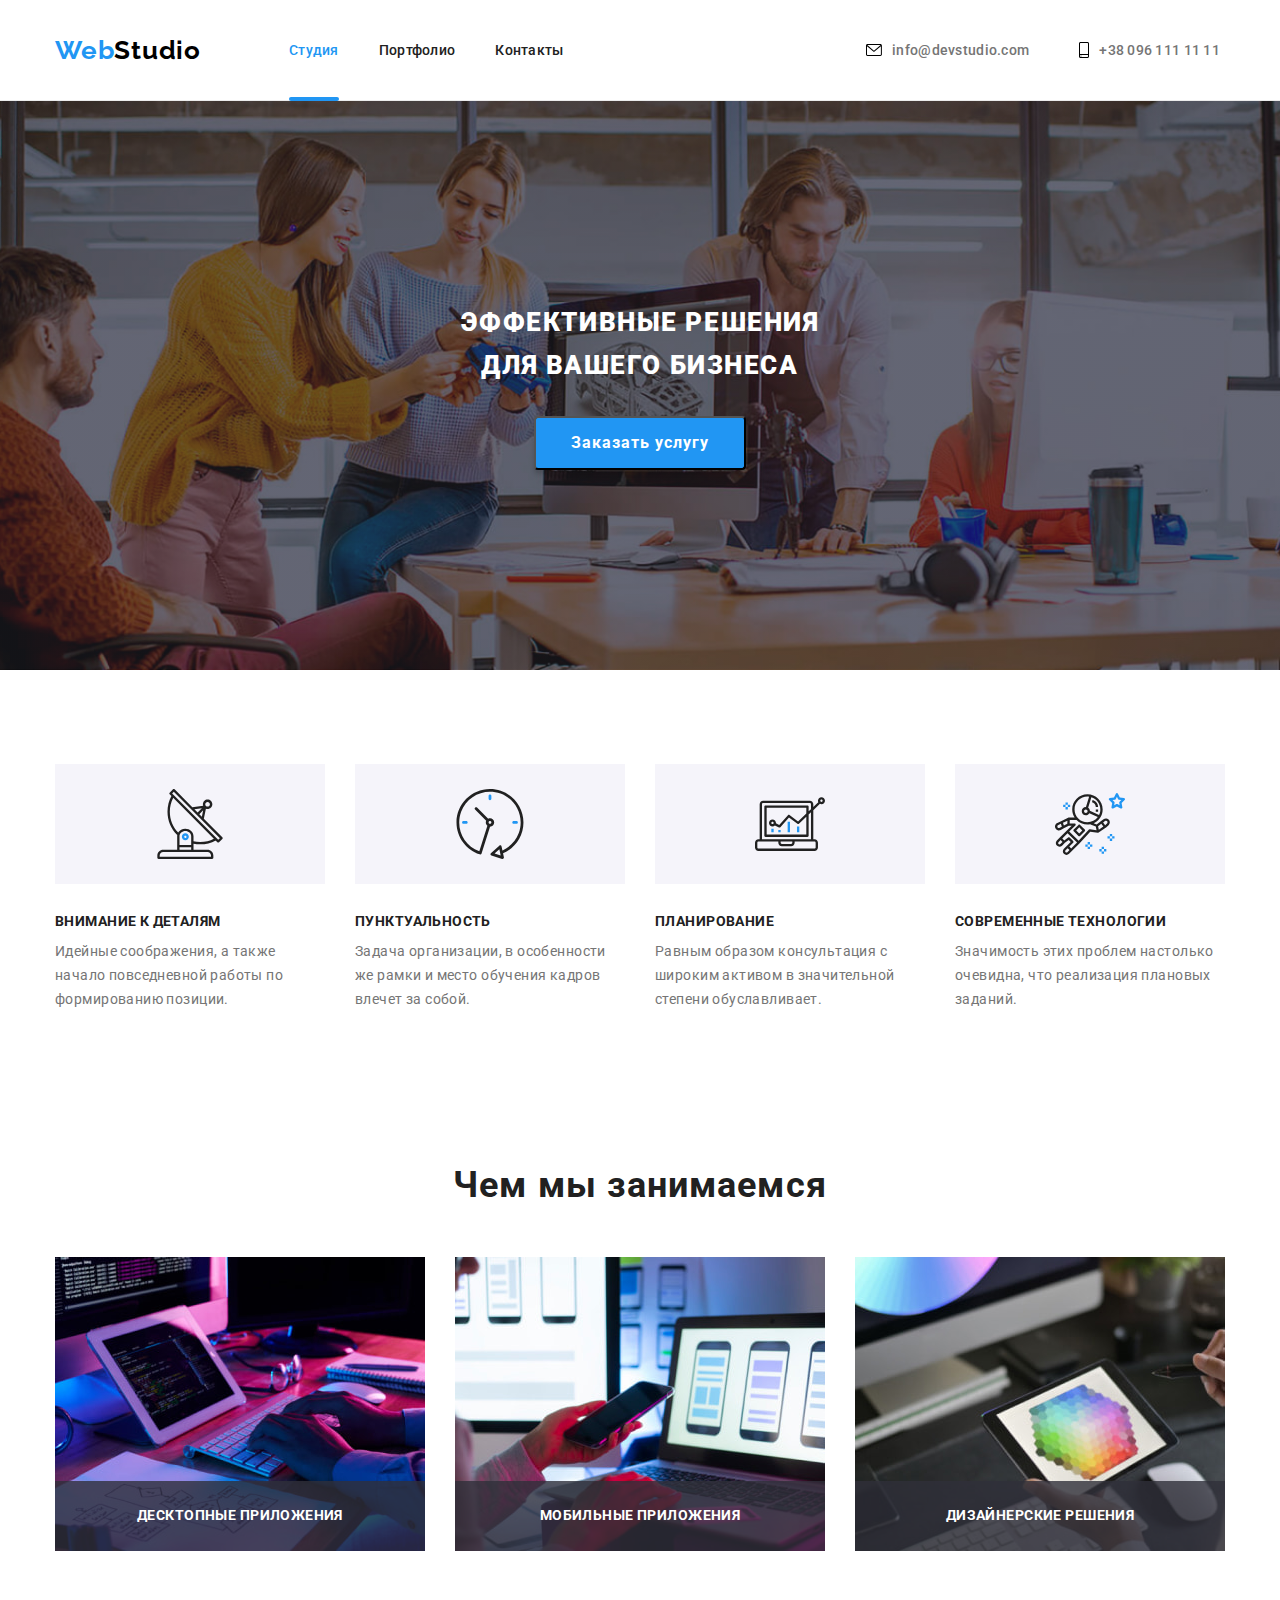
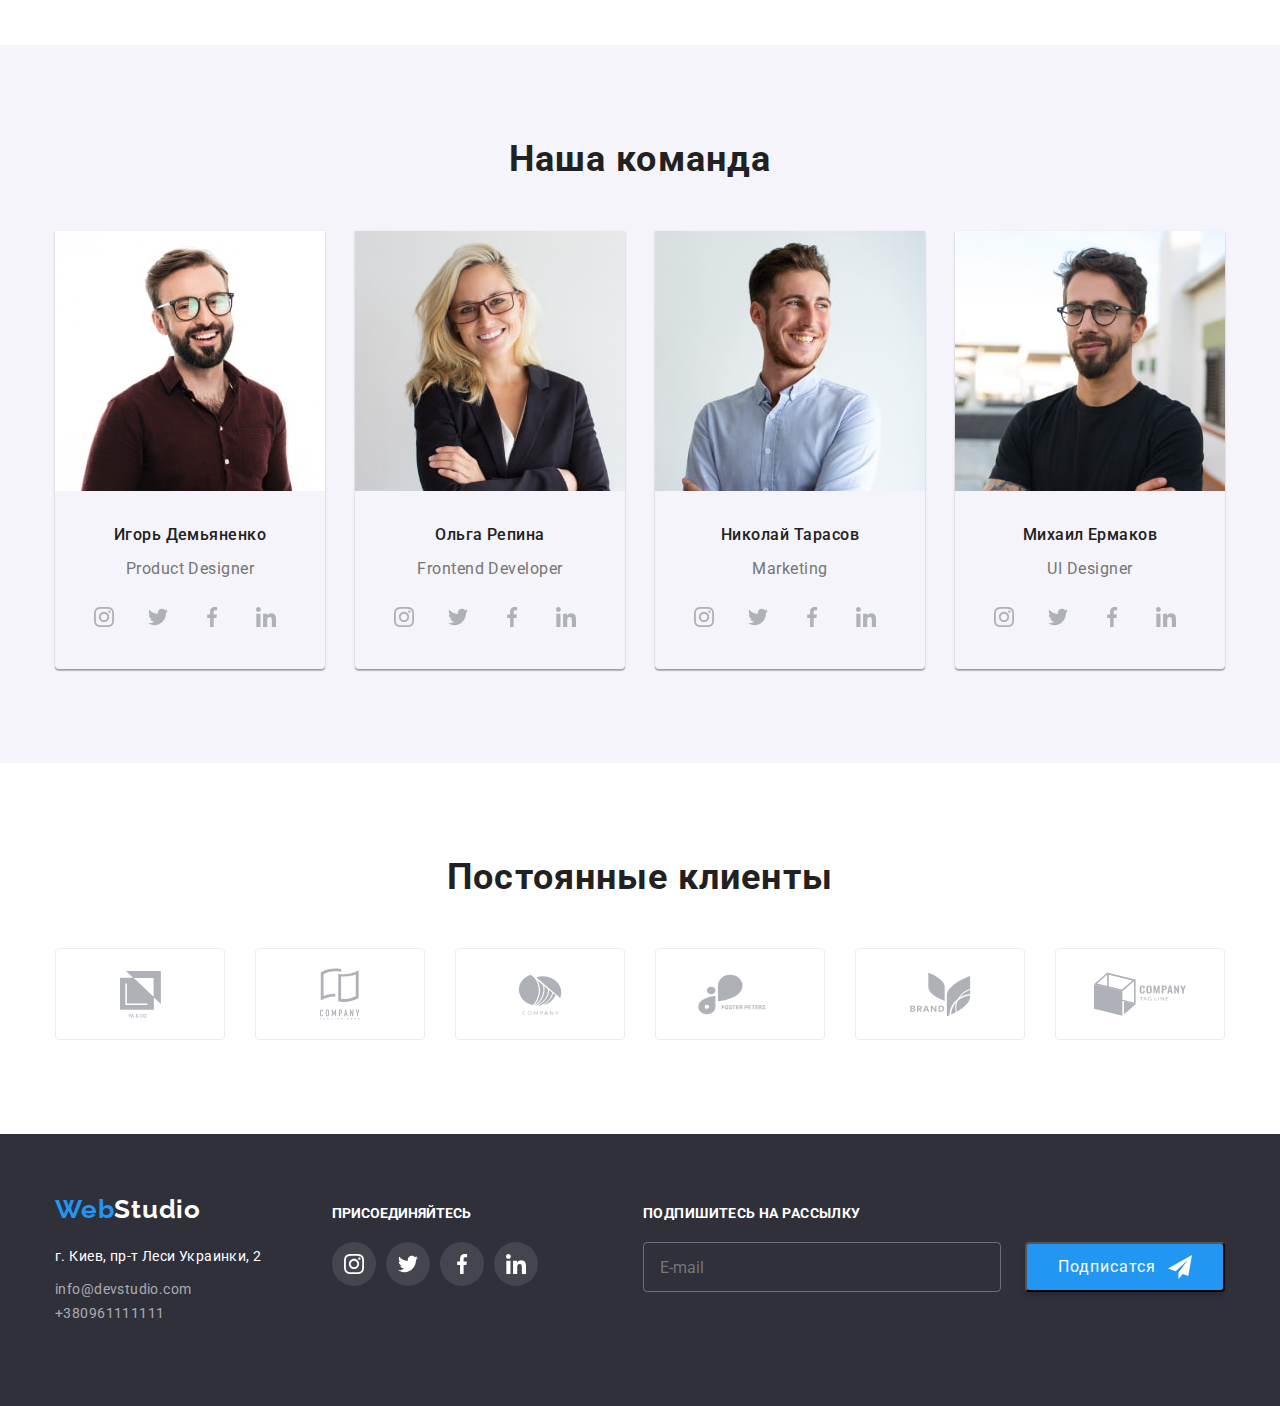
==== commit 7abf84de: "end" ====
--- a/index.html
+++ b/index.html
@@ -17,7 +17,7 @@
         <header class="header">
             <div class="header-box">
                 <a href="/" class="header__link"><span class="header__logo">Web</span>Studio</a> 
-                    <button type="button" class="menu-button " aria-controls="menu-container" aria-expanded="false" data-menu-button>
+                    <button type="button" class="menu-button" aria-controls="menu-container" aria-expanded="false" data-menu-button>
                         <svg width="40px" height="40px" aria-label="Переключатель мобильного меню">
                           <use class="menu-button__icon-menu" href="./images/icons.svg#icon-menu"></use>
                           <use class="menu-button__icon-cross" href="./images/icons.svg#icon-cross"></use>
@@ -28,7 +28,7 @@
                     <ul class="navigation list-none">
                         <li class="navigation__item line"><a href="./index.html" class="navigation__link"><span class="navigation__link--active">Студия</span></a></li>
                         <li class="navigation__item"><a href="./portfolio.html" class="navigation__link">Портфолио</a></li>
-                        <li class="navigation__item"><a href="" class="navigation__link margin-header">Контакты</a></li>
+                        <li class="navigation__item"><a href="" class="navigation__link ">Контакты</a></li>
                     </ul>
                     </nav>
                     <div class="nav__mobile">
--- a/css/main.min.css
+++ b/css/main.min.css
@@ -1,2 +1,2 @@
-:root{--them-colour: #2196f3;--them-colour-two: #2f303a;--text-primary: #212121;--text-primary-second: #757575;--white-theme:#ffffff;--border-them:#f5f4fa;--container-set: 30px}body{font-family:"Roboto";list-style:none}img{display:block;max-width:100%}h1,h2,h3,h4,h5,h6{margin:0}.list-none{list-style:none;margin:0;padding:0}.visually-hidden{position:absolute;clip:rect(0 0 0 0);width:1px;height:1px;margin:-1px}.container{padding:0 15px;margin:0 auto}@media screen and (min-width: 480px){.container{width:480px}}@media screen and (min-width: 768px){.container{width:768px}}@media screen and (min-width: 1200px){.container{width:1200px}}.studio{font-size:26px;line-height:1.19;letter-spacing:0.03em;color:var(--white-theme)}.line{position:relative;display:-webkit-box;display:-webkit-flex;display:-ms-flexbox;display:flex;-webkit-box-align:center;-webkit-align-items:center;-ms-flex-align:center;align-items:center}.line::after{content:"";display:block;bottom:auto;width:100%;height:4px;position:absolute;background:var(--them-colour);-webkit-border-radius:4px;border-radius:4px;margin-top:98px}@media screen and (max-width: 767px){.line::after{display:none}}.header{position:relative;padding:25px 0;border-bottom:1px solid #ececec}.menu-button .menu-button__icon-cross{display:none}.menu-button.is-open .menu-button__icon-cross{display:block}.menu-button.is-open .menu-button__icon-menu{display:none}.menu-button__icon-menu:hover .menu-button__icon-cross,.menu-button__icon-menu:focus .menu-button__icon-cross{color:var(--them-colour)}.menu-button{display:contents}@media screen and (min-width: 767px){.menu-button{display:none}}.menu-button__icon-menu:hover .menu-button,.menu-button__icon-menu:focus .menu-button{color:var(--them-colour)}.header__menu.is-open{-webkit-box-pack:justify;-webkit-justify-content:space-between;-ms-flex-pack:justify;justify-content:space-between;display:-webkit-box;display:-webkit-flex;display:-ms-flexbox;display:flex;-webkit-box-orient:vertical;-webkit-box-direction:normal;-webkit-flex-direction:column;-ms-flex-direction:column;flex-direction:column}.header__menu{display:-webkit-box;display:-webkit-flex;display:-ms-flexbox;display:flex}@media screen and (max-width: 767px){.header__menu{position:absolute;display:none;top:100%;left:0;width:100%;height:100vh;margin-left:auto;padding:48px 40px;padding-top:32px;background-color:white;z-index:3}.header__menu.is-open{display:block}}.header-box{display:-webkit-box;display:-webkit-flex;display:-ms-flexbox;display:flex;-webkit-box-align:center;-webkit-align-items:center;-ms-flex-align:center;align-items:center;margin:0 auto;padding-left:15px;padding-right:20px}@media screen and (max-width: 767px){.header-box{-webkit-box-pack:justify;-webkit-justify-content:space-between;-ms-flex-pack:justify;justify-content:space-between}}@media screen and (min-width: 480px){.header-box{width:480px}}@media screen and (min-width: 768px){.header-box{width:768px}}@media screen and (min-width: 1200px){.header-box{width:1200px}}.header__nav{display:-webkit-box;display:-webkit-flex;display:-ms-flexbox;display:flex;-webkit-box-align:center;-webkit-align-items:center;-ms-flex-align:center;align-items:center;margin-right:auto}@media screen and (max-width: 767px){.header__nav{padding-bottom:200px}}.header__nav a{color:var(--text-primary);text-decoration:none;font-weight:500;-webkit-transition:color 250ms cubic-bezier(0.4, 0, 0.2, 1);-o-transition:color 250ms cubic-bezier(0.4, 0, 0.2, 1);transition:color 250ms cubic-bezier(0.4, 0, 0.2, 1)}.header__link{font-family:Raleway;font-style:normal;font-weight:bold;font-size:26px;line-height:1.2;letter-spacing:0.03em;color:#000000;text-decoration:none;margin-right:88px}@media screen and (max-width: 767px){.header__link{margin:0}}.header__logo{color:var(--them-colour)}.navigation{margin:0px;padding:0px}@media screen and (min-width: 768px){.navigation{display:-webkit-box;display:-webkit-flex;display:-ms-flexbox;display:flex}}.social-network{display:-webkit-box;display:-webkit-flex;display:-ms-flexbox;display:flex;-webkit-flex-wrap:wrap;-ms-flex-wrap:wrap;flex-wrap:wrap}@media screen and (min-width: 768px){.social-network{display:none}}.social-network__item a{text-decoration:none}.social-network__item:not(:last-child){margin-right:10px;padding-right:10px;border-right:1px solid rgba(33,33,33,0.2)}.social-network__link{font-weight:500;font-size:18px;line-height:1.2;letter-spacing:0.02em;color:#2196F3}.navigation__item{padding-top:16px;padding-bottom:16px;-webkit-transition:background-color 250ms cubic-bezier(0.4, 0, 0.2, 1);-o-transition:background-color 250ms cubic-bezier(0.4, 0, 0.2, 1);transition:background-color 250ms cubic-bezier(0.4, 0, 0.2, 1);margin-right:40px}.navigation__link{font-weight:500;font-size:40px;line-height:1.17;text-align:center;letter-spacing:0.02em}.navigation__link--active{color:var(--them-colour)}.navigation__link:hover,.navigation__link:focus{color:var(--them-colour)}@media screen and (min-width: 768px){.navigation__link{font-weight:500;font-size:14px;line-height:1.1px;letter-spacing:0.02em}}.nav__mobile{-webkit-box-pack:center;-webkit-justify-content:center;-ms-flex-pack:center;justify-content:center}@media screen and (min-width: 768px){.nav__mobile{display:-webkit-box;display:-webkit-flex;display:-ms-flexbox;display:flex}}.nav-contact{-webkit-box-pack:center;-webkit-justify-content:center;-ms-flex-pack:center;justify-content:center;margin:0px;padding:0px}@media screen and (max-width: 767px){.nav-contact{margin-bottom:64px;display:-webkit-box;display:-webkit-flex;display:-ms-flexbox;display:flex;-webkit-box-orient:vertical;-webkit-box-direction:reverse;-webkit-flex-direction:column-reverse;-ms-flex-direction:column-reverse;flex-direction:column-reverse}}@media screen and (min-width: 1200px){.nav-contact{display:-webkit-box;display:-webkit-flex;display:-ms-flexbox;display:flex;-webkit-box-align:center;-webkit-align-items:center;-ms-flex-align:center;align-items:center}}@media screen and (max-width: 767px){.nav-contact__list:not(:last-child){margin-top:20px}}@media screen and (max-width: 1199px){.nav-contact__list:not(:last-child){margin-bottom:10px}}@media screen and (min-width: 1200px){.nav-contact__list:not(:last-child){margin-right:50px}}.nav-contact__link{font-weight:500;font-size:34px;line-height:40px;text-decoration:none;letter-spacing:0.02em;color:#757575}.nav-contact__link:hover,.nav-contact__link:focus{color:var(--them-colour)}@media screen and (min-width: 768px){.nav-contact__link{-webkit-box-align:center;-webkit-align-items:center;-ms-flex-align:center;align-items:center;color:var(--text-primary-second);text-decoration:none;font-weight:500;font-size:14px;line-height:1.1px;letter-spacing:0.02em;-webkit-transition:color 250ms cubic-bezier(0.4, 0, 0.2, 1);-o-transition:color 250ms cubic-bezier(0.4, 0, 0.2, 1);transition:color 250ms cubic-bezier(0.4, 0, 0.2, 1)}}@media screen and (min-width: 1200px){.nav-contact__link{display:-webkit-box;display:-webkit-flex;display:-ms-flexbox;display:flex}}.nav-contact__icon1{-webkit-box-pack:center;-webkit-justify-content:center;-ms-flex-pack:center;justify-content:center;-webkit-box-align:center;-webkit-align-items:center;-ms-flex-align:center;align-items:center;margin-right:10px;width:16px;height:12px}@media screen and (max-width: 767px){.nav-contact__icon1{display:none}}.nav-contact__link:hover .nav-contact__icon1,.nav-contact__link:focus .nav-contact__icon1{fill:var(--them-colour);-webkit-transition:fill 250ms cubic-bezier(0.4, 0, 0.2, 1);-o-transition:fill 250ms cubic-bezier(0.4, 0, 0.2, 1);transition:fill 250ms cubic-bezier(0.4, 0, 0.2, 1)}.nav-contact__icon2{-webkit-box-pack:center;-webkit-justify-content:center;-ms-flex-pack:center;justify-content:center;-webkit-box-align:center;-webkit-align-items:center;-ms-flex-align:center;align-items:center;margin-right:10px;width:10px;height:16px}.nav-contact__link:hover .nav-contact__icon2,.nav-contact__link:focus .nav-contact__icon2{fill:var(--them-colour);-webkit-transition:fill 250ms cubic-bezier(0.4, 0, 0.2, 1);-o-transition:fill 250ms cubic-bezier(0.4, 0, 0.2, 1);transition:fill 250ms cubic-bezier(0.4, 0, 0.2, 1)}@media screen and (max-width: 767px){.nav-contact__icon2{display:none}}.section-hero{background:var(--them-colour-two);padding:200px 0;max-width:1600px;margin-left:auto;margin-right:auto;background-image:-webkit-gradient(linear, left top, right top, from(rgba(47,48,58,0.4)), to(rgba(47,48,58,0.4))),url("../images/mobile/hero-mobile.jpg");background-image:-webkit-linear-gradient(left, rgba(47,48,58,0.4), rgba(47,48,58,0.4)),url("../images/mobile/hero-mobile.jpg");background-image:-o-linear-gradient(left, rgba(47,48,58,0.4), rgba(47,48,58,0.4)),url("../images/mobile/hero-mobile.jpg");background-image:linear-gradient(to right, rgba(47,48,58,0.4), rgba(47,48,58,0.4)),url("../images/mobile/hero-mobile.jpg");background-position:center;-webkit-background-size:cover;background-size:cover;background-repeat:no-repeat}@media (min-device-pixel-ratio: 2), (-webkit-min-device-pixel-ratio: 2), (-o-min-device-pixel-ratio: 2/1), (min-resolution: 192dpi), (min-resolution: 2dppx){.section-hero{background-image:-webkit-gradient(linear, left top, right top, from(rgba(47,48,58,0.4)), to(rgba(47,48,58,0.4))),url("../images/mobile/hero-mobile@2x.jpg");background-image:-webkit-linear-gradient(left, rgba(47,48,58,0.4), rgba(47,48,58,0.4)),url("../images/mobile/hero-mobile@2x.jpg");background-image:-o-linear-gradient(left, rgba(47,48,58,0.4), rgba(47,48,58,0.4)),url("../images/mobile/hero-mobile@2x.jpg");background-image:linear-gradient(to right, rgba(47,48,58,0.4), rgba(47,48,58,0.4)),url("../images/mobile/hero-mobile@2x.jpg")}}@media screen and (min-width: 768px){.section-hero{padding:200px 0px;background-image:-webkit-gradient(linear, left top, right top, from(rgba(47,48,58,0.4)), to(rgba(47,48,58,0.4))),url("../images/tablet/hero-tablet.jpg");background-image:-webkit-linear-gradient(left, rgba(47,48,58,0.4), rgba(47,48,58,0.4)),url("../images/tablet/hero-tablet.jpg");background-image:-o-linear-gradient(left, rgba(47,48,58,0.4), rgba(47,48,58,0.4)),url("../images/tablet/hero-tablet.jpg");background-image:linear-gradient(to right, rgba(47,48,58,0.4), rgba(47,48,58,0.4)),url("../images/tablet/hero-tablet.jpg")}}@media screen and (min-width: 768px) and (min-device-pixel-ratio: 2), screen and (min-width: 768px) and (-webkit-min-device-pixel-ratio: 2), screen and (min-width: 768px) and (-o-min-device-pixel-ratio: 2/1), screen and (min-width: 768px) and (min-resolution: 192dpi), screen and (min-width: 768px) and (min-resolution: 2dppx){.section-hero{background-image:-webkit-gradient(linear, left top, right top, from(rgba(47,48,58,0.4)), to(rgba(47,48,58,0.4))),url("../images/tablet/hero-tablet@2x.jpg");background-image:-webkit-linear-gradient(left, rgba(47,48,58,0.4), rgba(47,48,58,0.4)),url("../images/tablet/hero-tablet@2x.jpg");background-image:-o-linear-gradient(left, rgba(47,48,58,0.4), rgba(47,48,58,0.4)),url("../images/tablet/hero-tablet@2x.jpg");background-image:linear-gradient(to right, rgba(47,48,58,0.4), rgba(47,48,58,0.4)),url("../images/tablet/hero-tablet@2x.jpg")}}@media screen and (min-width: 1200px){.section-hero{padding:200px 0px;background-image:-webkit-gradient(linear, left top, right top, from(rgba(47,48,58,0.4)), to(rgba(47,48,58,0.4))),url("../images/desctop/hero-desctop.jpg");background-image:-webkit-linear-gradient(left, rgba(47,48,58,0.4), rgba(47,48,58,0.4)),url("../images/desctop/hero-desctop.jpg");background-image:-o-linear-gradient(left, rgba(47,48,58,0.4), rgba(47,48,58,0.4)),url("../images/desctop/hero-desctop.jpg");background-image:linear-gradient(to right, rgba(47,48,58,0.4), rgba(47,48,58,0.4)),url("../images/desctop/hero-desctop.jpg")}}@media screen and (min-width: 1200px) and (min-device-pixel-ratio: 2), screen and (min-width: 1200px) and (-webkit-min-device-pixel-ratio: 2), screen and (min-width: 1200px) and (-o-min-device-pixel-ratio: 2/1), screen and (min-width: 1200px) and (min-resolution: 192dpi), screen and (min-width: 1200px) and (min-resolution: 2dppx){.section-hero{background-image:-webkit-gradient(linear, left top, right top, from(rgba(47,48,58,0.4)), to(rgba(47,48,58,0.4))),url("../images/desctop/hero-desctop@2x.jpg");background-image:-webkit-linear-gradient(left, rgba(47,48,58,0.4), rgba(47,48,58,0.4)),url("../images/desctop/hero-desctop@2x.jpg");background-image:-o-linear-gradient(left, rgba(47,48,58,0.4), rgba(47,48,58,0.4)),url("../images/desctop/hero-desctop@2x.jpg");background-image:linear-gradient(to right, rgba(47,48,58,0.4), rgba(47,48,58,0.4)),url("../images/desctop/hero-desctop@2x.jpg")}}.section-hero__header{margin-bottom:30px;margin-left:auto;margin-right:auto;max-width:360px;color:#fff;font-weight:900;font-size:26px;line-height:1.62;letter-spacing:.06em;text-transform:uppercase;text-align:center}.section-hero>h1 .footer-background{background:var(--them-colour-two);width:1600px;height:252px}.backdrop.is-hidden{visibility:hidden;opacity:0;pointer-events:none}.backdrop{position:fixed;width:100%;height:100%;left:0px;top:0px;padding:15px;overflow-y:scroll;z-index:2;-webkit-transition:opacity 350ms cubic-bezier(0.4, 0, 0.2, 1);-o-transition:opacity 350ms cubic-bezier(0.4, 0, 0.2, 1);transition:opacity 350ms cubic-bezier(0.4, 0, 0.2, 1);background:rgba(0,0,0,0.2)}.modal{position:relative;top:50%;left:50%;-webkit-transform:translate(-50%, -50%);-ms-transform:translate(-50%, -50%);transform:translate(-50%, -50%);margin:0 auto;background:var(--white-theme);-webkit-box-shadow:0px 1px 3px rgba(0,0,0,0.12),0px 1px 1px rgba(0,0,0,0.14),0px 2px 1px rgba(0,0,0,0.2);box-shadow:0px 1px 3px rgba(0,0,0,0.12),0px 1px 1px rgba(0,0,0,0.14),0px 2px 1px rgba(0,0,0,0.2);-webkit-border-radius:4px;border-radius:4px;-webkit-transition:opacity 2s linear;-o-transition:opacity 2s linear;transition:opacity 2s linear;padding:40px}@media screen and (min-width: 768px){.modal{position:absolute;width:528px}}.modal__head{display:block;font-size:20px;line-height:1.1;text-align:center;letter-spacing:0.03em;margin-bottom:12px;color:var(--text-primary)}.modal-form__box{display:block;position:relative;font-size:12px;line-height:1.16;margin-bottom:10px;letter-spacing:0.01em;color:var(--text-primary-second)}.modal-form__line,.modal-form__text{width:100%;height:40px;margin-top:4px;border:1px solid rgba(33,33,33,0.2);-webkit-box-sizing:border-box;box-sizing:border-box;-webkit-border-radius:4px;border-radius:4px;padding:0 10px 0 42px;-webkit-transition:0.3s linear border;-o-transition:0.3s linear border;transition:0.3s linear border}.modal-form__line:focus{outline:none;border:1px solid var(--them-colour)}.modal-form__icon{display:block;position:absolute;top:50%;left:10px;-webkit-transition:0.3s fill linear;-o-transition:0.3s fill linear;transition:0.3s fill linear}.modal-form__line:focus+.modal-form__icon{fill:var(--them-colour)}.modal-form__text{font-family:inherit;resize:none;height:120px;padding:12px 16px;margin-bottom:10px}.modal-form__text:focus{outline:none;border:1px solid var(--them-colour)}.modal-form__text::-webkit-input-placeholder{color:rgba(117,117,117,0.5)}.modal-form__text:-ms-input-placeholder{color:rgba(117,117,117,0.5)}.modal-form__text::-ms-input-placeholder{color:rgba(117,117,117,0.5)}.modal-form__text::placeholder{color:rgba(117,117,117,0.5)}.modal-form__svg{fill:var(--white-theme);margin-left:1px}.policy,.modal-form__svg{display:-webkit-box;display:-webkit-flex;display:-ms-flexbox;display:flex;-webkit-box-align:center;-webkit-align-items:center;-ms-flex-align:center;align-items:center;font-size:14px;color:var(--text-primary-second)}.policy a{color:var(--them-colour)}.modal-form__checkbox{position:absolute;clip:rect(0 0 0 0);width:1px;height:1px;border:0px;padding:0px;margin:-1px;overflow:hidden}.modal-form__checkbox:checked ~ .policy::before{border:0px;background-color:var(--them-colour);background-repeat:no-repeat;background-position:center;-webkit-background-size:contain;background-size:contain}.modal-form__checkbox:focus ~ .policy::before{border-color:var(--them-colour);-webkit-transition:border-color 350ms cubic-bezier(0.4, 0, 0.2, 1);-o-transition:border-color 350ms cubic-bezier(0.4, 0, 0.2, 1);transition:border-color 350ms cubic-bezier(0.4, 0, 0.2, 1)}.policy::before{content:"";height:16px;width:16px;border:1px solid var(--text-primary);-webkit-border-radius:2px;border-radius:2px;margin-right:7px}.modal-form__check{display:block;position:fixed}.policy__link{margin-left:5px}.about-work{-webkit-box-align:center;-webkit-align-items:center;-ms-flex-align:center;align-items:center;padding-top:60px;padding-bottom:60px}@media screen and (min-width: 1200px){.about-work{padding-top:94px;padding-bottom:94px}}@media screen and (min-width: 768px){.skills{display:-webkit-box;display:-webkit-flex;display:-ms-flexbox;display:flex;-webkit-flex-wrap:wrap;-ms-flex-wrap:wrap;flex-wrap:wrap;margin:-15px}}.skills__card{margin:0}.skills__card:not(:last-child){margin-bottom:30px}@media screen and (min-width: 480px){.skills__card{width:100%}}@media screen and (min-width: 768px){.skills__card{width:354px;margin:15px;-webkit-box-pack:center;-webkit-justify-content:center;-ms-flex-pack:center;justify-content:center}}@media screen and (min-width: 1200px){.skills__card{width:270px}}.skills__picture{width:100%;height:120px;background-color:var(--border-them);-webkit-box-pack:center;-webkit-justify-content:center;-ms-flex-pack:center;justify-content:center;-webkit-box-align:center;-webkit-align-items:center;-ms-flex-align:center;align-items:center;display:-webkit-box;display:-webkit-flex;display:-ms-flexbox;display:flex}.skills__picture:not(:last-child){margin-bottom:30px}.skills__meta{font-weight:bold;font-size:14px;line-height:1.14;letter-spacing:0.03em;text-transform:uppercase;margin-bottom:10px;color:var(--text-primary);text-align:center}@media screen and (min-width: 768px){.skills__meta{text-align:inherit}}.skills__description{font-weight:normal;font-size:14px;line-height:1.7;letter-spacing:0.03em;color:var(--text-primary-second);margin:0px}.specificity{padding-top:94px;padding-bottom:94px}@media screen and (max-width: 1199px){.specificity{padding:0px;display:none}}.specificity__head{font-family:Roboto;font-style:normal;font-weight:bold;font-size:36px;line-height:1.16;text-align:center;margin-bottom:50px;letter-spacing:0.03em;color:var(--text-primary)}.specificity__card{display:-webkit-box;display:-webkit-flex;display:-ms-flexbox;display:flex}.specificity__image{position:relative}.specificity__image:not(:last-child){margin-right:30px}.specificity__title{position:absolute;bottom:0;width:100%;height:70px;display:-webkit-box;display:-webkit-flex;display:-ms-flexbox;display:flex;-webkit-box-align:center;-webkit-align-items:center;-ms-flex-align:center;align-items:center;-webkit-box-pack:center;-webkit-justify-content:center;-ms-flex-pack:center;justify-content:center;color:var(--white-theme);background:rgba(47,48,58,0.8);font-weight:700;font-size:14px;line-height:1.14;letter-spacing:0.03em;text-transform:uppercase}.team{padding-top:60px;padding-bottom:60px;background-color:var(--border-them)}@media screen and (min-width: 1200px){.team{padding-top:94px;padding-bottom:94px}}.team__head{font-family:Roboto;font-style:normal;font-weight:bold;font-size:36px;line-height:1.16;text-align:center;margin-bottom:30px;letter-spacing:0.03em;color:var(--text-primary)}@media screen and (min-width: 1200px){.team__head{margin-bottom:50px}}.user-description__name{font-weight:500;font-size:16px;line-height:1.8;text-align:center;letter-spacing:0.03em;color:var(--text-primary);margin-top:0px}.user-description__profession{font-size:16px;line-height:1.18;text-align:center;letter-spacing:0.03em;margin:0px 0px;color:var(--text-primary-second);margin-bottom:16px}@media screen and (min-width: 768px){.card-workers{margin:-15px;display:-webkit-box;display:-webkit-flex;display:-ms-flexbox;display:flex;-webkit-flex-wrap:wrap;-ms-flex-wrap:wrap;flex-wrap:wrap}}@media screen and (min-width: 1200px){.card-workers{display:-webkit-box;display:-webkit-flex;display:-ms-flexbox;display:flex}}.user-description__name{margin-bottom:10px}.card-workers__box{-webkit-box-shadow:0px 1px 3px rgba(0,0,0,0.12),0px 1px 1px rgba(0,0,0,0.14),0px 2px 1px rgba(0,0,0,0.2);box-shadow:0px 1px 3px rgba(0,0,0,0.12),0px 1px 1px rgba(0,0,0,0.14),0px 2px 1px rgba(0,0,0,0.2);-webkit-border-radius:0px 0px 4px 4px;border-radius:0px 0px 4px 4px;background-color:var(--primary-background-color)}@media screen and (max-width: 767px){.card-workers__box:not(:last-child){margin-bottom:30px}}@media screen and (min-width: 768px){.card-workers__box{width:-webkit-calc((100% - 4 * 15px) / 2);width:calc((100% - 4 * 15px) / 2);margin:15px}}@media screen and (min-width: 1200px){.card-workers__box{width:270px}}.user-description{padding:30px 0px 30px 0px}.social-box__svg{fill:#afb1b8;-webkit-transition:fill 250ms cubic-bezier(0.4, 0, 0.2, 1);-o-transition:fill 250ms cubic-bezier(0.4, 0, 0.2, 1);transition:fill 250ms cubic-bezier(0.4, 0, 0.2, 1)}.social-box__link:hover .social-box__svg,.social-box__link:focus .social-box__svg{fill:var(--white-theme)}.social-box{display:-webkit-box;display:-webkit-flex;display:-ms-flexbox;display:flex;-webkit-box-pack:center;-webkit-justify-content:center;-ms-flex-pack:center;justify-content:center}.social-box__item:last-child{margin-right:0}.social-box__link{-webkit-transition:background-color 250ms cubic-bezier(0.4, 0, 0.2, 1);-o-transition:background-color 250ms cubic-bezier(0.4, 0, 0.2, 1);transition:background-color 250ms cubic-bezier(0.4, 0, 0.2, 1);display:-webkit-box;display:-webkit-flex;display:-ms-flexbox;display:flex;margin-right:10px;width:44px;height:44px;-webkit-box-pack:center;-webkit-justify-content:center;-ms-flex-pack:center;justify-content:center;-webkit-box-align:center;-webkit-align-items:center;-ms-flex-align:center;align-items:center;-webkit-border-radius:50%;border-radius:50%}.social-box__link:hover,.social-box__link:focus{background-color:var(--them-colour)}.clients{padding-top:60px;padding-bottom:60px}@media screen and (min-width: 1200px){.clients{padding-top:94px;padding-bottom:94px}}.clients__head{font-family:Roboto;font-style:normal;font-weight:bold;font-size:36px;line-height:1.16;text-align:center;margin-bottom:30px;letter-spacing:0.03em;color:var(--text-primary)}@media screen and (min-width: 1200px){.clients__head{margin-bottom:50px}}.clients__box{display:-webkit-box;display:-webkit-flex;display:-ms-flexbox;display:flex;-webkit-flex-wrap:wrap;-ms-flex-wrap:wrap;flex-wrap:wrap;-webkit-box-pack:center;-webkit-justify-content:center;-ms-flex-pack:center;justify-content:center;margin:-15px}.clients__card{margin:15px;width:-webkit-calc((100% - 6 * 15px) / 2);width:calc((100% - 6 * 15px) / 2)}@media screen and (min-width: 768px){.clients__card{width:-webkit-calc((100% - 6 * 15px) / 3);width:calc((100% - 6 * 15px) / 3)}}@media screen and (min-width: 1200px){.clients__card{width:170px}}.clients__link{-webkit-transition:border 250ms cubic-bezier(0.4, 0, 0.2, 1);-o-transition:border 250ms cubic-bezier(0.4, 0, 0.2, 1);transition:border 250ms cubic-bezier(0.4, 0, 0.2, 1);height:92px;border:1px solid #ececec;-webkit-border-radius:4px;border-radius:4px;display:-webkit-box;display:-webkit-flex;display:-ms-flexbox;display:flex;-webkit-box-pack:center;-webkit-justify-content:center;-ms-flex-pack:center;justify-content:center;-webkit-box-align:center;-webkit-align-items:center;-ms-flex-align:center;align-items:center}.clients__link:hover,.clients__link:focus{border:1px solid var(--them-colour)}.clients__icon{-webkit-transition:fill 250ms cubic-bezier(0.4, 0, 0.2, 1);-o-transition:fill 250ms cubic-bezier(0.4, 0, 0.2, 1);transition:fill 250ms cubic-bezier(0.4, 0, 0.2, 1)}.clients__link:hover .clients__icon,.clients__link:focus .clients__icon{fill:var(--them-colour)}.clients__icon{fill:#afb1b8}.footer{background:var(--them-colour-two);padding:60px 0;text-decoration:none;padding:60px 0px;display:-webkit-box;display:-webkit-flex;display:-ms-flexbox;display:flex}.footer-box__info{text-align:center;margin-bottom:60px}@media screen and (min-width: 768px){.footer-box__info{margin-bottom:0}}@media screen and (min-width: 1200px){.footer-box__info{margin-right:70px;text-align:left}}.footer-box{display:block}@media screen and (min-width: 768px){.footer-box{display:-webkit-box;display:-webkit-flex;display:-ms-flexbox;display:flex;-webkit-box-align:baseline;-webkit-align-items:baseline;-ms-flex-align:baseline;align-items:baseline;-webkit-flex-wrap:wrap;-ms-flex-wrap:wrap;flex-wrap:wrap;-webkit-justify-content:space-around;-ms-flex-pack:distribute;justify-content:space-around}}.footer-box__second{text-align:center;margin-bottom:60px}@media screen and (min-width: 768px){.footer-box__second{margin-bottom:0}}@media screen and (min-width: 1200px){.footer-box__second{margin-right:70px;text-align:left}}.footer__logo{color:var(--them-colour)}.footer__link{font-family:Raleway;font-style:normal;font-weight:bold;font-size:26px;line-height:1.2;letter-spacing:0.03em;color:#000000;text-decoration:none;display:block;margin-bottom:20px}.footer__street{font-size:14px;line-height:1.7;letter-spacing:0.03em;font-style:normal;color:var(--white-theme);margin:0px 0px;margin-bottom:9px}.footer__contact{font-style:normal;font-size:14px;line-height:1.7;letter-spacing:0.03em;text-decoration:none;color:rgba(255,255,255,0.6)}.footer__contact:not(:last-child){margin-bottom:9px}.footer-form__label{text-align:center;font-size:14px;line-height:1.14;letter-spacing:0.03em;text-transform:uppercase;margin-bottom:20px;color:var(--white-theme)}@media screen and (min-width: 1200px){.footer-form__label{text-align:left}}@media screen and (min-width: 768px){.footer-form{margin-top:60px}}@media screen and (min-width: 1200px){.footer-form{margin-top:0;margin-left:auto}}@media screen and (min-width: 1200px){.footer-form__email{display:-webkit-box;display:-webkit-flex;display:-ms-flexbox;display:flex}}.footer-form__email::-webkit-input-placeholder{color:rgba(255,255,255,0.6)}.footer-form__email:-ms-input-placeholder{color:rgba(255,255,255,0.6)}.footer-form__email::-ms-input-placeholder{color:rgba(255,255,255,0.6)}.footer-form__email::placeholder{color:rgba(255,255,255,0.6)}.footer-form__input{width:100%;height:50px;background-color:#ffffff00;border:1px solid rgba(255,255,255,0.3);-webkit-box-sizing:border-box;box-sizing:border-box;-webkit-border-radius:4px;border-radius:4px;padding-left:16px}@media screen and (max-width: 1199px){.footer-form__input{width:450px}}@media screen and (min-width: 1200px){.footer-form__input{margin-right:12px;margin-bottom:0;width:358px}}.form-button__svg{margin-left:12px}.connect{margin-bottom:60px}.connect__titles{margin-bottom:20px;color:var(--white-theme);font-weight:700;font-size:14px;line-height:1.14;text-transform:uppercase}@media screen and (max-width: 1199px){.connect__titles{text-align:center}}@media screen and (min-width: 1200px){.connect__titles{text-align:left}}.connect__list{display:-webkit-box;display:-webkit-flex;display:-ms-flexbox;display:flex;-webkit-box-pack:center;-webkit-justify-content:center;-ms-flex-pack:center;justify-content:center}.connect__item:last-child{margin-right:0}.connect__link{-webkit-transition:background-color 250ms cubic-bezier(0.4, 0, 0.2, 1);-o-transition:background-color 250ms cubic-bezier(0.4, 0, 0.2, 1);transition:background-color 250ms cubic-bezier(0.4, 0, 0.2, 1);display:-webkit-box;display:-webkit-flex;display:-ms-flexbox;display:flex;width:44px;height:44px;margin-right:10px;-webkit-border-radius:50%;border-radius:50%;-webkit-box-align:center;-webkit-align-items:center;-ms-flex-align:center;align-items:center;-webkit-box-pack:center;-webkit-justify-content:center;-ms-flex-pack:center;justify-content:center;background-color:rgba(255,255,255,0.1)}.connect__link:hover,.connect__link:focus{background-color:var(--them-colour)}.connect__svg{-webkit-transition:fill 250ms lcubic-bezier(0.4, 0, 0.2, 1);-o-transition:fill 250ms lcubic-bezier(0.4, 0, 0.2, 1);transition:fill 250ms lcubic-bezier(0.4, 0, 0.2, 1);width:20px;fill:var(--white-theme)}.section-hero__button{background:var(--them-colour);-webkit-box-shadow:0px 4px 4px rgba(0,0,0,0.15);box-shadow:0px 4px 4px rgba(0,0,0,0.15);-webkit-border-radius:4px;border-radius:4px;font-weight:bold;font-size:16px;line-height:1.9;cursor:pointer;padding:10px 35px 10px 35px;-webkit-box-align:center;-webkit-align-items:center;-ms-flex-align:center;align-items:center;text-align:center;letter-spacing:0.06em;margin:0 auto;display:-webkit-box;display:-webkit-flex;display:-ms-flexbox;display:flex;color:var(--white-theme)}.modal--close{position:absolute;cursor:pointer;width:30px;height:30px;-webkit-border-radius:50%;border-radius:50%;background:var(--white-theme);border:1px solid grey;top:8px;right:8px;font-size:1.4em;-webkit-transition:0.3s linear color;-o-transition:0.3s linear color;transition:0.3s linear color;display:-webkit-box;display:-webkit-flex;display:-ms-flexbox;display:flex;-webkit-box-pack:center;-webkit-justify-content:center;-ms-flex-pack:center;justify-content:center}.modal--close:hover,.modal--close:focus{color:var(--them-colour)}.policy__btn{display:block;-webkit-box-align:center;-webkit-align-items:center;-ms-flex-align:center;align-items:center;text-align:center;letter-spacing:0.06em;cursor:pointer;margin:0 auto;margin-top:30px;padding:10px 55px 10px 56px;color:var(--white-theme);background:#188ce8;-webkit-box-shadow:0px 4px 4px rgba(0,0,0,0.15);box-shadow:0px 4px 4px rgba(0,0,0,0.15);-webkit-border-radius:4px;border-radius:4px}.button__set--li{margin-bottom:15px}.button__set--active{-webkit-border-radius:4px;border-radius:4px;border-color:var(--border-them);padding:6px 22px;font-weight:500;font-size:16px;line-height:1.62;text-align:center;color:var(--text-primary);background-color:var(--border-them);cursor:pointer;-webkit-transition:color 250ms cubic-bezier(0.4, 0, 0.2, 1),background-color 250ms cubic-bezier(0.4, 0, 0.2, 1),-webkit-box-shadow 250ms cubic-bezier(0.4, 0, 0.2, 1);transition:color 250ms cubic-bezier(0.4, 0, 0.2, 1),background-color 250ms cubic-bezier(0.4, 0, 0.2, 1),-webkit-box-shadow 250ms cubic-bezier(0.4, 0, 0.2, 1);-o-transition:color 250ms cubic-bezier(0.4, 0, 0.2, 1),background-color 250ms cubic-bezier(0.4, 0, 0.2, 1),box-shadow 250ms cubic-bezier(0.4, 0, 0.2, 1);transition:color 250ms cubic-bezier(0.4, 0, 0.2, 1),background-color 250ms cubic-bezier(0.4, 0, 0.2, 1),box-shadow 250ms cubic-bezier(0.4, 0, 0.2, 1);transition:color 250ms cubic-bezier(0.4, 0, 0.2, 1),background-color 250ms cubic-bezier(0.4, 0, 0.2, 1),box-shadow 250ms cubic-bezier(0.4, 0, 0.2, 1),-webkit-box-shadow 250ms cubic-bezier(0.4, 0, 0.2, 1)}.button__set--active:hover,.button__set--active:focus{text-decoration:none;color:var(--white-theme);-webkit-box-shadow:0px 3px 1px rgba(0,0,0,0.1),0px 1px 2px rgba(0,0,0,0.08),0px 2px 2px rgba(0,0,0,0.12);box-shadow:0px 3px 1px rgba(0,0,0,0.1),0px 1px 2px rgba(0,0,0,0.08),0px 2px 2px rgba(0,0,0,0.12)}.button__set--active:hover,.button__set--active:focus{background:var(--them-colour);-webkit-border-radius:4px;border-radius:4px;border-color:var(--border-them)}.button__set:not(:last-child) .button__set--active{margin-right:8px}.button__set{display:-webkit-box;display:-webkit-flex;display:-ms-flexbox;display:flex;margin-bottom:50px;-webkit-flex-wrap:wrap;-ms-flex-wrap:wrap;flex-wrap:wrap}@media screen and (min-width: 768px){.button__set{-webkit-box-pack:center;-webkit-justify-content:center;-ms-flex-pack:center;justify-content:center}}.form-button{cursor:pointer;width:200px;height:50px;font-size:16px;line-height:1.9;display:-webkit-box;display:-webkit-flex;display:-ms-flexbox;display:flex;-webkit-box-align:center;-webkit-align-items:center;-ms-flex-align:center;align-items:center;text-align:center;letter-spacing:0.06em;margin-left:12px;color:var(--white-theme);-webkit-box-pack:center;-webkit-justify-content:center;-ms-flex-pack:center;justify-content:center;background:var(--them-colour);-webkit-box-shadow:0px 4px 4px rgba(0,0,0,0.15);box-shadow:0px 4px 4px rgba(0,0,0,0.15);-webkit-border-radius:4px;border-radius:4px}@media screen and (max-width: 1199px){.form-button{margin-top:20px;margin-left:auto;margin-right:auto}}@media screen and (min-width: 1200px){.form-button{margin-top:0px}}.button{padding-top:60px;padding-bottom:60px}@media screen and (min-width: 1200px){.button{padding-top:94px;padding-bottom:94px}}.card-set{-webkit-box-align:center;-webkit-align-items:center;-ms-flex-align:center;align-items:center;-webkit-flex-wrap:wrap;-ms-flex-wrap:wrap;flex-wrap:wrap;padding:0px;margin:0px}@media screen and (min-width: 768px){.card-set{display:-webkit-box;display:-webkit-flex;display:-ms-flexbox;display:flex}}@media screen and (min-width: 1200px){.card-set{margin-top:-webkit-calc(-1 * var(--container-set));margin-top:calc(-1 * var(--container-set));margin-left:-webkit-calc(-1 * var(--container-set));margin-left:calc(-1 * var(--container-set))}}@media screen and (min-width: 768px){.card-set>.card-set__item{display:-webkit-box;display:-webkit-flex;display:-ms-flexbox;display:flex;-webkit-flex-basis:-webkit-calc(100% / 2 - var(--container-set));-ms-flex-preferred-size:calc(100% / 2 - var(--container-set));flex-basis:calc(100% / 2 - var(--container-set));margin-left:var(--container-set);margin-top:var(--container-set);display:flex}}@media screen and (min-width: 1200px){.card-set>.card-set__item{-webkit-flex-basis:-webkit-calc(100% / 3 - var(--container-set));-ms-flex-preferred-size:calc(100% / 3 - var(--container-set));flex-basis:calc(100% / 3 - var(--container-set));margin-left:var(--container-set);margin-top:var(--container-set)}}.card-set__item{-webkit-transition:-webkit-box-shadow 250ms cubic-bezier(0.4, 0, 0.2, 1);transition:-webkit-box-shadow 250ms cubic-bezier(0.4, 0, 0.2, 1);-o-transition:box-shadow 250ms cubic-bezier(0.4, 0, 0.2, 1);transition:box-shadow 250ms cubic-bezier(0.4, 0, 0.2, 1);transition:box-shadow 250ms cubic-bezier(0.4, 0, 0.2, 1), -webkit-box-shadow 250ms cubic-bezier(0.4, 0, 0.2, 1)}.text-box{position:relative;padding:20px 24px 20px 24px;background:var(--white-theme);border:1px solid #eeeeee;-webkit-box-sizing:border-box;box-sizing:border-box}.product{position:relative;overflow:hidden}.card-set__link{overflow:hidden;cursor:pointer;display:block;text-decoration:none}.card-set__link:hover,.card-set__link:focus{-webkit-box-shadow:0px 1px 1px rgba(0,0,0,0.12),0px 4px 4px rgba(0,0,0,0.06),1px 4px 6px rgba(0,0,0,0.16);box-shadow:0px 1px 1px rgba(0,0,0,0.12),0px 4px 4px rgba(0,0,0,0.06),1px 4px 6px rgba(0,0,0,0.16)}.product__text{position:absolute;margin:0 auto;top:0;left:0;width:100%;height:100%;color:var(--white-theme);font-size:18px;line-height:1.56;letter-spacing:0.03em;background:rgba(33,150,243,0.9);padding:63px 24px;-webkit-transform:translateY(100%);-ms-transform:translateY(100%);transform:translateY(100%);-webkit-transition:-webkit-transform 250ms cubic-bezier(0.4, 0, 0.2, 1);transition:-webkit-transform 250ms cubic-bezier(0.4, 0, 0.2, 1);-o-transition:transform 250ms cubic-bezier(0.4, 0, 0.2, 1);transition:transform 250ms cubic-bezier(0.4, 0, 0.2, 1);transition:transform 250ms cubic-bezier(0.4, 0, 0.2, 1), -webkit-transform 250ms cubic-bezier(0.4, 0, 0.2, 1)}.card-set__link:hover .product__text,.card-set__link:focus .product__text{-webkit-transform:translateY(0);-ms-transform:translateY(0);transform:translateY(0)}.text-box__name{font-size:18px;line-height:2;letter-spacing:0.06em;color:var(--text-primary);margin-bottom:4px}@media screen and (min-width: 768px) and (max-width: 1199px){.text-box__name{letter-spacing:normal}}.text-box__meta{font-size:16px;line-height:1.87;letter-spacing:0.03em;color:var(--text-primary-second);margin:0px}
+:root{--them-colour: #2196f3;--them-colour-two: #2f303a;--text-primary: #212121;--text-primary-second: #757575;--white-theme:#ffffff;--border-them:#f5f4fa;--container-set: 30px}body{font-family:"Roboto";list-style:none}img{display:block;max-width:100%}h1,h2,h3,h4,h5,h6{margin:0}.list-none{list-style:none;margin:0;padding:0}.visually-hidden{position:absolute;clip:rect(0 0 0 0);width:1px;height:1px;margin:-1px}.container{padding:0 15px;margin:0 auto}@media screen and (min-width: 480px){.container{width:480px}}@media screen and (min-width: 768px){.container{width:768px}}@media screen and (min-width: 1200px){.container{width:1200px}}.studio{font-size:26px;line-height:1.19;letter-spacing:0.03em;color:var(--white-theme)}.line{position:relative;display:-webkit-box;display:-webkit-flex;display:-ms-flexbox;display:flex;-webkit-box-align:center;-webkit-align-items:center;-ms-flex-align:center;align-items:center}.line::after{content:"";display:block;bottom:auto;width:100%;height:4px;position:absolute;background:var(--them-colour);-webkit-border-radius:4px;border-radius:4px;margin-top:98px}@media screen and (max-width: 767px){.line::after{display:none}}.header{position:relative;padding:25px 0;border-bottom:1px solid #ececec}.menu-button .menu-button__icon-cross{display:none}.menu-button.is-open .menu-button__icon-cross{display:block}.menu-button.is-open .menu-button__icon-menu{display:none}.menu-button{display:-webkit-inline-box;display:-webkit-inline-flex;display:-ms-inline-flexbox;display:inline-flex;z-index:4;border:none;background-color:transparent;padding:0}.menu-button:hover,.menu-button:focus{fill:var(--them-colour);-webkit-transition:fill 250ms cubic-bezier(0.4, 0, 0.2, 1);-o-transition:fill 250ms cubic-bezier(0.4, 0, 0.2, 1);transition:fill 250ms cubic-bezier(0.4, 0, 0.2, 1)}@media screen and (min-width: 767px){.menu-button{display:none}}.header__menu.is-open{-webkit-box-pack:justify;-webkit-justify-content:space-between;-ms-flex-pack:justify;justify-content:space-between;display:-webkit-box;display:-webkit-flex;display:-ms-flexbox;display:flex}@media screen and (max-width: 767px){.header__menu.is-open{-webkit-box-orient:vertical;-webkit-box-direction:normal;-webkit-flex-direction:column;-ms-flex-direction:column;flex-direction:column}}.header__menu{display:-webkit-box;display:-webkit-flex;display:-ms-flexbox;display:flex;width:100%}@media screen and (max-width: 767px){.header__menu{position:absolute;display:none;top:0;left:0;height:100vh;margin-left:auto;padding:48px 40px;padding-top:32px;background-color:white;z-index:3}}.header-box{display:-webkit-box;display:-webkit-flex;display:-ms-flexbox;display:flex;-webkit-box-align:center;-webkit-align-items:center;-ms-flex-align:center;align-items:center;margin:0 auto;padding-left:15px;padding-right:20px}@media screen and (max-width: 767px){.header-box{-webkit-box-pack:justify;-webkit-justify-content:space-between;-ms-flex-pack:justify;justify-content:space-between}}@media screen and (min-width: 480px){.header-box{width:480px}}@media screen and (min-width: 768px){.header-box{width:768px}}@media screen and (min-width: 1200px){.header-box{width:1200px}}.header__nav{display:-webkit-box;display:-webkit-flex;display:-ms-flexbox;display:flex;-webkit-box-align:center;-webkit-align-items:center;-ms-flex-align:center;align-items:center;margin-right:auto}.header__nav a{color:var(--text-primary);text-decoration:none;font-weight:500;-webkit-transition:color 250ms cubic-bezier(0.4, 0, 0.2, 1);-o-transition:color 250ms cubic-bezier(0.4, 0, 0.2, 1);transition:color 250ms cubic-bezier(0.4, 0, 0.2, 1)}.header__link{font-family:Raleway;font-style:normal;font-weight:bold;font-size:26px;line-height:1.2;letter-spacing:0.03em;color:#000000;text-decoration:none;margin-right:88px}@media screen and (max-width: 767px){.header__link{margin:0}}.header__logo{color:var(--them-colour)}.navigation{margin:0px;padding:0px}@media screen and (min-width: 768px){.navigation{display:-webkit-box;display:-webkit-flex;display:-ms-flexbox;display:flex}}.social-network{display:-webkit-box;display:-webkit-flex;display:-ms-flexbox;display:flex;-webkit-flex-wrap:wrap;-ms-flex-wrap:wrap;flex-wrap:wrap}@media screen and (min-width: 768px){.social-network{display:none}}.social-network__item a{text-decoration:none}.social-network__item:not(:last-child){margin-right:10px;padding-right:10px;border-right:1px solid rgba(33,33,33,0.2)}.social-network__link{font-weight:500;font-size:18px;line-height:1.2;letter-spacing:0.02em;color:#2196F3}.navigation__item{padding-top:16px;padding-bottom:16px;-webkit-transition:background-color 250ms cubic-bezier(0.4, 0, 0.2, 1);-o-transition:background-color 250ms cubic-bezier(0.4, 0, 0.2, 1);transition:background-color 250ms cubic-bezier(0.4, 0, 0.2, 1);margin-right:40px}.navigation__link{font-weight:500;font-size:40px;line-height:1.17;text-align:center;letter-spacing:0.02em}.navigation__link--active{color:var(--them-colour)}.navigation__link:hover,.navigation__link:focus{color:var(--them-colour)}@media screen and (min-width: 768px){.navigation__link{font-weight:500;font-size:14px;line-height:1.1px;letter-spacing:0.02em}}.nav__mobile{-webkit-box-pack:center;-webkit-justify-content:center;-ms-flex-pack:center;justify-content:center}@media screen and (min-width: 768px){.nav__mobile{display:-webkit-box;display:-webkit-flex;display:-ms-flexbox;display:flex}}@media screen and (min-width: 1200px){.nav__mobile{margin-left:auto}}.nav-contact{-webkit-box-pack:center;-webkit-justify-content:center;-ms-flex-pack:center;justify-content:center;margin:0px;padding:0px}@media screen and (max-width: 767px){.nav-contact{margin-bottom:64px;display:-webkit-box;display:-webkit-flex;display:-ms-flexbox;display:flex;-webkit-box-orient:vertical;-webkit-box-direction:reverse;-webkit-flex-direction:column-reverse;-ms-flex-direction:column-reverse;flex-direction:column-reverse}}@media screen and (min-width: 1200px){.nav-contact{display:-webkit-box;display:-webkit-flex;display:-ms-flexbox;display:flex;-webkit-box-align:center;-webkit-align-items:center;-ms-flex-align:center;align-items:center}}@media screen and (max-width: 767px){.nav-contact__list:not(:last-child){margin-top:20px}}@media screen and (max-width: 1199px){.nav-contact__list:not(:last-child){margin-bottom:10px}}@media screen and (min-width: 1200px){.nav-contact__list:not(:last-child){margin-right:50px}}.nav-contact__link{font-weight:500;font-size:34px;line-height:40px;text-decoration:none;letter-spacing:0.02em;color:#757575}.nav-contact__link:hover,.nav-contact__link:focus{color:var(--them-colour)}@media screen and (min-width: 768px){.nav-contact__link{-webkit-box-align:center;-webkit-align-items:center;-ms-flex-align:center;align-items:center;color:var(--text-primary-second);text-decoration:none;font-weight:500;font-size:14px;line-height:1.1px;letter-spacing:0.02em;-webkit-transition:color 250ms cubic-bezier(0.4, 0, 0.2, 1);-o-transition:color 250ms cubic-bezier(0.4, 0, 0.2, 1);transition:color 250ms cubic-bezier(0.4, 0, 0.2, 1)}}@media screen and (min-width: 1200px){.nav-contact__link{display:-webkit-box;display:-webkit-flex;display:-ms-flexbox;display:flex}}.nav-contact__icon1{-webkit-box-pack:center;-webkit-justify-content:center;-ms-flex-pack:center;justify-content:center;-webkit-box-align:center;-webkit-align-items:center;-ms-flex-align:center;align-items:center;margin-right:10px;width:16px;height:12px}@media screen and (max-width: 767px){.nav-contact__icon1{display:none}}.nav-contact__link:hover .nav-contact__icon1,.nav-contact__link:focus .nav-contact__icon1{fill:var(--them-colour);-webkit-transition:fill 250ms cubic-bezier(0.4, 0, 0.2, 1);-o-transition:fill 250ms cubic-bezier(0.4, 0, 0.2, 1);transition:fill 250ms cubic-bezier(0.4, 0, 0.2, 1)}.nav-contact__icon2{-webkit-box-pack:center;-webkit-justify-content:center;-ms-flex-pack:center;justify-content:center;-webkit-box-align:center;-webkit-align-items:center;-ms-flex-align:center;align-items:center;margin-right:10px;width:10px;height:16px}.nav-contact__link:hover .nav-contact__icon2,.nav-contact__link:focus .nav-contact__icon2{fill:var(--them-colour);-webkit-transition:fill 250ms cubic-bezier(0.4, 0, 0.2, 1);-o-transition:fill 250ms cubic-bezier(0.4, 0, 0.2, 1);transition:fill 250ms cubic-bezier(0.4, 0, 0.2, 1)}@media screen and (max-width: 767px){.nav-contact__icon2{display:none}}.section-hero{background:var(--them-colour-two);padding:200px 0;max-width:1600px;margin-left:auto;margin-right:auto;background-image:-webkit-gradient(linear, left top, right top, from(rgba(47,48,58,0.4)), to(rgba(47,48,58,0.4))),url("../images/mobile/hero-mobile.jpg");background-image:-webkit-linear-gradient(left, rgba(47,48,58,0.4), rgba(47,48,58,0.4)),url("../images/mobile/hero-mobile.jpg");background-image:-o-linear-gradient(left, rgba(47,48,58,0.4), rgba(47,48,58,0.4)),url("../images/mobile/hero-mobile.jpg");background-image:linear-gradient(to right, rgba(47,48,58,0.4), rgba(47,48,58,0.4)),url("../images/mobile/hero-mobile.jpg");background-position:center;-webkit-background-size:cover;background-size:cover;background-repeat:no-repeat}@media (min-device-pixel-ratio: 2), (-webkit-min-device-pixel-ratio: 2), (-o-min-device-pixel-ratio: 2/1), (min-resolution: 192dpi), (min-resolution: 2dppx){.section-hero{background-image:-webkit-gradient(linear, left top, right top, from(rgba(47,48,58,0.4)), to(rgba(47,48,58,0.4))),url("../images/mobile/hero-mobile@2x.jpg");background-image:-webkit-linear-gradient(left, rgba(47,48,58,0.4), rgba(47,48,58,0.4)),url("../images/mobile/hero-mobile@2x.jpg");background-image:-o-linear-gradient(left, rgba(47,48,58,0.4), rgba(47,48,58,0.4)),url("../images/mobile/hero-mobile@2x.jpg");background-image:linear-gradient(to right, rgba(47,48,58,0.4), rgba(47,48,58,0.4)),url("../images/mobile/hero-mobile@2x.jpg")}}@media screen and (min-width: 768px){.section-hero{padding:200px 0px;background-image:-webkit-gradient(linear, left top, right top, from(rgba(47,48,58,0.4)), to(rgba(47,48,58,0.4))),url("../images/tablet/hero-tablet.jpg");background-image:-webkit-linear-gradient(left, rgba(47,48,58,0.4), rgba(47,48,58,0.4)),url("../images/tablet/hero-tablet.jpg");background-image:-o-linear-gradient(left, rgba(47,48,58,0.4), rgba(47,48,58,0.4)),url("../images/tablet/hero-tablet.jpg");background-image:linear-gradient(to right, rgba(47,48,58,0.4), rgba(47,48,58,0.4)),url("../images/tablet/hero-tablet.jpg")}}@media screen and (min-width: 768px) and (min-device-pixel-ratio: 2), screen and (min-width: 768px) and (-webkit-min-device-pixel-ratio: 2), screen and (min-width: 768px) and (-o-min-device-pixel-ratio: 2/1), screen and (min-width: 768px) and (min-resolution: 192dpi), screen and (min-width: 768px) and (min-resolution: 2dppx){.section-hero{background-image:-webkit-gradient(linear, left top, right top, from(rgba(47,48,58,0.4)), to(rgba(47,48,58,0.4))),url("../images/tablet/hero-tablet@2x.jpg");background-image:-webkit-linear-gradient(left, rgba(47,48,58,0.4), rgba(47,48,58,0.4)),url("../images/tablet/hero-tablet@2x.jpg");background-image:-o-linear-gradient(left, rgba(47,48,58,0.4), rgba(47,48,58,0.4)),url("../images/tablet/hero-tablet@2x.jpg");background-image:linear-gradient(to right, rgba(47,48,58,0.4), rgba(47,48,58,0.4)),url("../images/tablet/hero-tablet@2x.jpg")}}@media screen and (min-width: 1200px){.section-hero{padding:200px 0px;background-image:-webkit-gradient(linear, left top, right top, from(rgba(47,48,58,0.4)), to(rgba(47,48,58,0.4))),url("../images/desctop/hero-desctop.jpg");background-image:-webkit-linear-gradient(left, rgba(47,48,58,0.4), rgba(47,48,58,0.4)),url("../images/desctop/hero-desctop.jpg");background-image:-o-linear-gradient(left, rgba(47,48,58,0.4), rgba(47,48,58,0.4)),url("../images/desctop/hero-desctop.jpg");background-image:linear-gradient(to right, rgba(47,48,58,0.4), rgba(47,48,58,0.4)),url("../images/desctop/hero-desctop.jpg")}}@media screen and (min-width: 1200px) and (min-device-pixel-ratio: 2), screen and (min-width: 1200px) and (-webkit-min-device-pixel-ratio: 2), screen and (min-width: 1200px) and (-o-min-device-pixel-ratio: 2/1), screen and (min-width: 1200px) and (min-resolution: 192dpi), screen and (min-width: 1200px) and (min-resolution: 2dppx){.section-hero{background-image:-webkit-gradient(linear, left top, right top, from(rgba(47,48,58,0.4)), to(rgba(47,48,58,0.4))),url("../images/desctop/hero-desctop@2x.jpg");background-image:-webkit-linear-gradient(left, rgba(47,48,58,0.4), rgba(47,48,58,0.4)),url("../images/desctop/hero-desctop@2x.jpg");background-image:-o-linear-gradient(left, rgba(47,48,58,0.4), rgba(47,48,58,0.4)),url("../images/desctop/hero-desctop@2x.jpg");background-image:linear-gradient(to right, rgba(47,48,58,0.4), rgba(47,48,58,0.4)),url("../images/desctop/hero-desctop@2x.jpg")}}.section-hero__header{margin-bottom:30px;margin-left:auto;margin-right:auto;max-width:360px;color:#fff;font-weight:900;font-size:26px;line-height:1.62;letter-spacing:.06em;text-transform:uppercase;text-align:center}.section-hero>h1 .footer-background{background:var(--them-colour-two);width:1600px;height:252px}.backdrop.is-hidden{visibility:hidden;opacity:0;pointer-events:none}.backdrop{position:fixed;width:100%;height:100%;left:0px;top:0px;padding:15px;overflow-y:scroll;z-index:2;-webkit-transition:opacity 350ms cubic-bezier(0.4, 0, 0.2, 1);-o-transition:opacity 350ms cubic-bezier(0.4, 0, 0.2, 1);transition:opacity 350ms cubic-bezier(0.4, 0, 0.2, 1);background:rgba(0,0,0,0.2)}.modal{position:relative;top:50%;left:50%;-webkit-transform:translate(-50%, -50%);-ms-transform:translate(-50%, -50%);transform:translate(-50%, -50%);margin:0 auto;background:var(--white-theme);-webkit-box-shadow:0px 1px 3px rgba(0,0,0,0.12),0px 1px 1px rgba(0,0,0,0.14),0px 2px 1px rgba(0,0,0,0.2);box-shadow:0px 1px 3px rgba(0,0,0,0.12),0px 1px 1px rgba(0,0,0,0.14),0px 2px 1px rgba(0,0,0,0.2);-webkit-border-radius:4px;border-radius:4px;-webkit-transition:opacity 2s linear;-o-transition:opacity 2s linear;transition:opacity 2s linear;padding:40px}@media screen and (min-width: 768px){.modal{position:absolute;width:528px}}.modal__head{display:block;font-size:20px;line-height:1.1;text-align:center;letter-spacing:0.03em;margin-bottom:12px;color:var(--text-primary)}.modal-form__box{display:block;position:relative;font-size:12px;line-height:1.16;margin-bottom:10px;letter-spacing:0.01em;color:var(--text-primary-second)}.modal-form__line,.modal-form__text{width:100%;height:40px;margin-top:4px;border:1px solid rgba(33,33,33,0.2);-webkit-box-sizing:border-box;box-sizing:border-box;-webkit-border-radius:4px;border-radius:4px;padding:0 10px 0 42px;-webkit-transition:0.3s linear border;-o-transition:0.3s linear border;transition:0.3s linear border}.modal-form__line:focus{outline:none;border:1px solid var(--them-colour)}.modal-form__icon{display:block;position:absolute;top:50%;left:10px;-webkit-transition:0.3s fill linear;-o-transition:0.3s fill linear;transition:0.3s fill linear}.modal-form__line:focus+.modal-form__icon{fill:var(--them-colour)}.modal-form__text{font-family:inherit;resize:none;height:120px;padding:12px 16px;margin-bottom:10px}.modal-form__text:focus{outline:none;border:1px solid var(--them-colour)}.modal-form__text::-webkit-input-placeholder{color:rgba(117,117,117,0.5)}.modal-form__text:-ms-input-placeholder{color:rgba(117,117,117,0.5)}.modal-form__text::-ms-input-placeholder{color:rgba(117,117,117,0.5)}.modal-form__text::placeholder{color:rgba(117,117,117,0.5)}.modal-form__svg{fill:var(--white-theme);margin-left:1px}.policy,.modal-form__svg{display:-webkit-box;display:-webkit-flex;display:-ms-flexbox;display:flex;-webkit-box-align:center;-webkit-align-items:center;-ms-flex-align:center;align-items:center;font-size:14px;color:var(--text-primary-second)}.policy a{color:var(--them-colour)}.modal-form__checkbox{position:absolute;clip:rect(0 0 0 0);width:1px;height:1px;border:0px;padding:0px;margin:-1px;overflow:hidden}.modal-form__checkbox:checked ~ .policy::before{border:0px;background-color:var(--them-colour);background-repeat:no-repeat;background-position:center;-webkit-background-size:contain;background-size:contain}.modal-form__checkbox:focus ~ .policy::before{border-color:var(--them-colour);-webkit-transition:border-color 350ms cubic-bezier(0.4, 0, 0.2, 1);-o-transition:border-color 350ms cubic-bezier(0.4, 0, 0.2, 1);transition:border-color 350ms cubic-bezier(0.4, 0, 0.2, 1)}.policy::before{content:"";height:16px;width:16px;border:1px solid var(--text-primary);-webkit-border-radius:2px;border-radius:2px;margin-right:7px}.modal-form__check{display:block;position:fixed}.policy__link{margin-left:5px}.about-work{-webkit-box-align:center;-webkit-align-items:center;-ms-flex-align:center;align-items:center;padding-top:60px;padding-bottom:60px}@media screen and (min-width: 1200px){.about-work{padding-top:94px}}@media screen and (min-width: 768px){.skills{display:-webkit-box;display:-webkit-flex;display:-ms-flexbox;display:flex;-webkit-flex-wrap:wrap;-ms-flex-wrap:wrap;flex-wrap:wrap;margin:-15px}}.skills__card{margin:0}@media screen and (max-width: 767px){.skills__card:not(:last-child){margin-bottom:30px}}@media screen and (min-width: 480px){.skills__card{width:100%}}@media screen and (min-width: 768px){.skills__card{width:354px;margin:15px;-webkit-box-pack:center;-webkit-justify-content:center;-ms-flex-pack:center;justify-content:center}}@media screen and (min-width: 1200px){.skills__card{width:270px}}.skills__picture{width:100%;height:120px;background-color:var(--border-them);-webkit-box-pack:center;-webkit-justify-content:center;-ms-flex-pack:center;justify-content:center;-webkit-box-align:center;-webkit-align-items:center;-ms-flex-align:center;align-items:center;display:-webkit-box;display:-webkit-flex;display:-ms-flexbox;display:flex}.skills__picture:not(:last-child){margin-bottom:30px}.skills__meta{font-weight:bold;font-size:14px;line-height:1.14;letter-spacing:0.03em;text-transform:uppercase;margin-bottom:10px;color:var(--text-primary);text-align:center}@media screen and (min-width: 768px){.skills__meta{text-align:inherit}}.skills__description{font-weight:normal;font-size:14px;line-height:1.7;letter-spacing:0.03em;color:var(--text-primary-second);margin:0px}.specificity{padding-top:94px;padding-bottom:94px}@media screen and (max-width: 1199px){.specificity{padding:0px;display:none}}.specificity__head{font-family:Roboto;font-style:normal;font-weight:bold;font-size:36px;line-height:1.16;text-align:center;margin-bottom:50px;letter-spacing:0.03em;color:var(--text-primary)}.specificity__card{display:-webkit-box;display:-webkit-flex;display:-ms-flexbox;display:flex}.specificity__image{position:relative}.specificity__image:not(:last-child){margin-right:30px}.specificity__title{position:absolute;bottom:0;width:100%;height:70px;display:-webkit-box;display:-webkit-flex;display:-ms-flexbox;display:flex;-webkit-box-align:center;-webkit-align-items:center;-ms-flex-align:center;align-items:center;-webkit-box-pack:center;-webkit-justify-content:center;-ms-flex-pack:center;justify-content:center;color:var(--white-theme);background:rgba(47,48,58,0.8);font-weight:700;font-size:14px;line-height:1.14;letter-spacing:0.03em;text-transform:uppercase}.team{padding-top:60px;padding-bottom:60px;background-color:var(--border-them)}@media screen and (min-width: 1200px){.team{padding-top:94px;padding-bottom:94px}}.team__head{font-family:Roboto;font-style:normal;font-weight:bold;font-size:36px;line-height:1.16;text-align:center;margin-bottom:30px;letter-spacing:0.03em;color:var(--text-primary)}@media screen and (min-width: 1200px){.team__head{margin-bottom:50px}}.user-description__name{font-weight:500;font-size:16px;line-height:1.8;text-align:center;letter-spacing:0.03em;color:var(--text-primary);margin-top:0px}.user-description__profession{font-size:16px;line-height:1.18;text-align:center;letter-spacing:0.03em;margin:0px 0px;color:var(--text-primary-second);margin-bottom:16px}@media screen and (min-width: 768px){.card-workers{margin:-15px;display:-webkit-box;display:-webkit-flex;display:-ms-flexbox;display:flex;-webkit-flex-wrap:wrap;-ms-flex-wrap:wrap;flex-wrap:wrap}}@media screen and (min-width: 1200px){.card-workers{display:-webkit-box;display:-webkit-flex;display:-ms-flexbox;display:flex}}.user-description__name{margin-bottom:10px}.card-workers__box{-webkit-box-shadow:0px 1px 3px rgba(0,0,0,0.12),0px 1px 1px rgba(0,0,0,0.14),0px 2px 1px rgba(0,0,0,0.2);box-shadow:0px 1px 3px rgba(0,0,0,0.12),0px 1px 1px rgba(0,0,0,0.14),0px 2px 1px rgba(0,0,0,0.2);-webkit-border-radius:0px 0px 4px 4px;border-radius:0px 0px 4px 4px;background-color:var(--primary-background-color)}@media screen and (max-width: 767px){.card-workers__box:not(:last-child){margin-bottom:30px}}@media screen and (min-width: 768px){.card-workers__box{width:-webkit-calc((100% - 4 * 15px) / 2);width:calc((100% - 4 * 15px) / 2);margin:15px}}@media screen and (min-width: 1200px){.card-workers__box{width:270px}}.user-description{padding:30px 0px 30px 0px}.social-box__svg{fill:#afb1b8;-webkit-transition:fill 250ms cubic-bezier(0.4, 0, 0.2, 1);-o-transition:fill 250ms cubic-bezier(0.4, 0, 0.2, 1);transition:fill 250ms cubic-bezier(0.4, 0, 0.2, 1)}.social-box__link:hover .social-box__svg,.social-box__link:focus .social-box__svg{fill:var(--white-theme)}.social-box{display:-webkit-box;display:-webkit-flex;display:-ms-flexbox;display:flex;-webkit-box-pack:center;-webkit-justify-content:center;-ms-flex-pack:center;justify-content:center}.social-box__item:last-child{margin-right:0}.social-box__link{-webkit-transition:background-color 250ms cubic-bezier(0.4, 0, 0.2, 1);-o-transition:background-color 250ms cubic-bezier(0.4, 0, 0.2, 1);transition:background-color 250ms cubic-bezier(0.4, 0, 0.2, 1);display:-webkit-box;display:-webkit-flex;display:-ms-flexbox;display:flex;margin-right:10px;width:44px;height:44px;-webkit-box-pack:center;-webkit-justify-content:center;-ms-flex-pack:center;justify-content:center;-webkit-box-align:center;-webkit-align-items:center;-ms-flex-align:center;align-items:center;-webkit-border-radius:50%;border-radius:50%}.social-box__link:hover,.social-box__link:focus{background-color:var(--them-colour)}.clients{padding-top:60px;padding-bottom:60px}@media screen and (min-width: 1200px){.clients{padding-top:94px;padding-bottom:94px}}.clients__head{font-family:Roboto;font-style:normal;font-weight:bold;font-size:36px;line-height:1.16;text-align:center;margin-bottom:30px;letter-spacing:0.03em;color:var(--text-primary)}@media screen and (min-width: 1200px){.clients__head{margin-bottom:50px}}.clients__box{display:-webkit-box;display:-webkit-flex;display:-ms-flexbox;display:flex;-webkit-flex-wrap:wrap;-ms-flex-wrap:wrap;flex-wrap:wrap;-webkit-box-pack:center;-webkit-justify-content:center;-ms-flex-pack:center;justify-content:center;margin:-15px}.clients__card{margin:15px;width:-webkit-calc((100% - 6 * 15px) / 2);width:calc((100% - 6 * 15px) / 2)}@media screen and (min-width: 768px){.clients__card{width:-webkit-calc((100% - 6 * 15px) / 3);width:calc((100% - 6 * 15px) / 3)}}@media screen and (min-width: 1200px){.clients__card{width:170px}}.clients__link{-webkit-transition:border 250ms cubic-bezier(0.4, 0, 0.2, 1);-o-transition:border 250ms cubic-bezier(0.4, 0, 0.2, 1);transition:border 250ms cubic-bezier(0.4, 0, 0.2, 1);height:92px;border:1px solid #ececec;-webkit-border-radius:4px;border-radius:4px;display:-webkit-box;display:-webkit-flex;display:-ms-flexbox;display:flex;-webkit-box-pack:center;-webkit-justify-content:center;-ms-flex-pack:center;justify-content:center;-webkit-box-align:center;-webkit-align-items:center;-ms-flex-align:center;align-items:center}.clients__link:hover,.clients__link:focus{border:1px solid var(--them-colour)}.clients__icon{-webkit-transition:fill 250ms cubic-bezier(0.4, 0, 0.2, 1);-o-transition:fill 250ms cubic-bezier(0.4, 0, 0.2, 1);transition:fill 250ms cubic-bezier(0.4, 0, 0.2, 1)}.clients__link:hover .clients__icon,.clients__link:focus .clients__icon{fill:var(--them-colour)}.clients__icon{fill:#afb1b8}.footer{background:var(--them-colour-two);padding:60px 0;text-decoration:none;padding:60px 0px;display:-webkit-box;display:-webkit-flex;display:-ms-flexbox;display:flex}.footer-box__info{text-align:center;margin-bottom:60px}@media screen and (min-width: 768px){.footer-box__info{margin-bottom:0}}@media screen and (min-width: 1200px){.footer-box__info{margin-right:70px;text-align:left}}.footer-box{display:block}@media screen and (min-width: 767px){.footer-box{display:-webkit-box;display:-webkit-flex;display:-ms-flexbox;display:flex;-webkit-box-align:baseline;-webkit-align-items:baseline;-ms-flex-align:baseline;align-items:baseline;-webkit-flex-wrap:wrap;-ms-flex-wrap:wrap;flex-wrap:wrap;-webkit-justify-content:space-around;-ms-flex-pack:distribute;justify-content:space-around}}.footer-box__second{text-align:center;margin-bottom:60px}@media screen and (min-width: 768px){.footer-box__second{margin-bottom:0}}@media screen and (min-width: 1200px){.footer-box__second{margin-right:70px;text-align:left}}.footer__logo{color:var(--them-colour)}.footer__link{font-family:Raleway;font-style:normal;font-weight:bold;font-size:26px;line-height:1.2;letter-spacing:0.03em;color:#000000;text-decoration:none;display:block;margin-bottom:20px}.footer__street{font-size:14px;line-height:1.7;letter-spacing:0.03em;font-style:normal;color:var(--white-theme);margin:0px 0px;margin-bottom:9px}.footer__contact{font-style:normal;font-size:14px;line-height:1.7;letter-spacing:0.03em;text-decoration:none;color:rgba(255,255,255,0.6)}.footer__contact:not(:last-child){margin-bottom:9px}.footer-form__label{text-align:center;font-size:14px;line-height:1.14;letter-spacing:0.03em;text-transform:uppercase;margin-bottom:20px;color:var(--white-theme)}@media screen and (min-width: 1200px){.footer-form__label{text-align:left}}@media screen and (min-width: 768px){.footer-form{margin-top:60px}}@media screen and (min-width: 1200px){.footer-form{margin-top:0;margin-left:auto}}@media screen and (min-width: 1200px){.footer-form__email{display:-webkit-box;display:-webkit-flex;display:-ms-flexbox;display:flex}}.footer-form__email::-webkit-input-placeholder{color:rgba(255,255,255,0.6)}.footer-form__email:-ms-input-placeholder{color:rgba(255,255,255,0.6)}.footer-form__email::-ms-input-placeholder{color:rgba(255,255,255,0.6)}.footer-form__email::placeholder{color:rgba(255,255,255,0.6)}.footer-form__input{width:100%;height:50px;background-color:#ffffff00;border:1px solid rgba(255,255,255,0.3);-webkit-box-sizing:border-box;box-sizing:border-box;-webkit-border-radius:4px;border-radius:4px;padding-left:16px}@media screen and (min-width: 768px){.footer-form__input{width:450px}}@media screen and (min-width: 1200px){.footer-form__input{margin-right:12px;margin-bottom:0;width:358px}}.form-button__svg{margin-left:12px}.connect{margin-bottom:60px}.connect__titles{margin-bottom:20px;color:var(--white-theme);font-weight:700;font-size:14px;line-height:1.14;text-transform:uppercase}@media screen and (max-width: 1199px){.connect__titles{text-align:center}}@media screen and (min-width: 1200px){.connect__titles{text-align:left}}.connect__list{display:-webkit-box;display:-webkit-flex;display:-ms-flexbox;display:flex;-webkit-box-pack:center;-webkit-justify-content:center;-ms-flex-pack:center;justify-content:center}.connect__item:last-child{margin-right:0}.connect__link{-webkit-transition:background-color 250ms cubic-bezier(0.4, 0, 0.2, 1);-o-transition:background-color 250ms cubic-bezier(0.4, 0, 0.2, 1);transition:background-color 250ms cubic-bezier(0.4, 0, 0.2, 1);display:-webkit-box;display:-webkit-flex;display:-ms-flexbox;display:flex;width:44px;height:44px;margin-right:10px;-webkit-border-radius:50%;border-radius:50%;-webkit-box-align:center;-webkit-align-items:center;-ms-flex-align:center;align-items:center;-webkit-box-pack:center;-webkit-justify-content:center;-ms-flex-pack:center;justify-content:center;background-color:rgba(255,255,255,0.1)}.connect__link:hover,.connect__link:focus{background-color:var(--them-colour)}.connect__svg{-webkit-transition:fill 250ms lcubic-bezier(0.4, 0, 0.2, 1);-o-transition:fill 250ms lcubic-bezier(0.4, 0, 0.2, 1);transition:fill 250ms lcubic-bezier(0.4, 0, 0.2, 1);width:20px;fill:var(--white-theme)}.section-hero__button{background:var(--them-colour);-webkit-box-shadow:0px 4px 4px rgba(0,0,0,0.15);box-shadow:0px 4px 4px rgba(0,0,0,0.15);-webkit-border-radius:4px;border-radius:4px;font-weight:bold;font-size:16px;line-height:1.9;cursor:pointer;padding:10px 35px 10px 35px;-webkit-box-align:center;-webkit-align-items:center;-ms-flex-align:center;align-items:center;text-align:center;letter-spacing:0.06em;margin:0 auto;display:-webkit-box;display:-webkit-flex;display:-ms-flexbox;display:flex;color:var(--white-theme)}.modal--close{position:absolute;cursor:pointer;width:30px;height:30px;-webkit-border-radius:50%;border-radius:50%;background:var(--white-theme);border:1px solid grey;top:8px;right:8px;font-size:1.4em;-webkit-transition:0.3s linear color;-o-transition:0.3s linear color;transition:0.3s linear color;display:-webkit-box;display:-webkit-flex;display:-ms-flexbox;display:flex;-webkit-box-pack:center;-webkit-justify-content:center;-ms-flex-pack:center;justify-content:center}.modal--close:hover,.modal--close:focus{color:var(--them-colour)}.policy__btn{display:block;-webkit-box-align:center;-webkit-align-items:center;-ms-flex-align:center;align-items:center;text-align:center;letter-spacing:0.06em;cursor:pointer;margin:0 auto;margin-top:30px;padding:10px 55px 10px 56px;color:var(--white-theme);background:#188ce8;-webkit-box-shadow:0px 4px 4px rgba(0,0,0,0.15);box-shadow:0px 4px 4px rgba(0,0,0,0.15);-webkit-border-radius:4px;border-radius:4px}.button__set--li{margin-bottom:15px}.button__set--active{-webkit-border-radius:4px;border-radius:4px;border-color:var(--border-them);padding:6px 22px;font-weight:500;font-size:16px;line-height:1.62;text-align:center;color:var(--text-primary);background-color:var(--border-them);cursor:pointer;-webkit-transition:color 250ms cubic-bezier(0.4, 0, 0.2, 1),background-color 250ms cubic-bezier(0.4, 0, 0.2, 1),-webkit-box-shadow 250ms cubic-bezier(0.4, 0, 0.2, 1);transition:color 250ms cubic-bezier(0.4, 0, 0.2, 1),background-color 250ms cubic-bezier(0.4, 0, 0.2, 1),-webkit-box-shadow 250ms cubic-bezier(0.4, 0, 0.2, 1);-o-transition:color 250ms cubic-bezier(0.4, 0, 0.2, 1),background-color 250ms cubic-bezier(0.4, 0, 0.2, 1),box-shadow 250ms cubic-bezier(0.4, 0, 0.2, 1);transition:color 250ms cubic-bezier(0.4, 0, 0.2, 1),background-color 250ms cubic-bezier(0.4, 0, 0.2, 1),box-shadow 250ms cubic-bezier(0.4, 0, 0.2, 1);transition:color 250ms cubic-bezier(0.4, 0, 0.2, 1),background-color 250ms cubic-bezier(0.4, 0, 0.2, 1),box-shadow 250ms cubic-bezier(0.4, 0, 0.2, 1),-webkit-box-shadow 250ms cubic-bezier(0.4, 0, 0.2, 1)}.button__set--active:hover,.button__set--active:focus{text-decoration:none;color:var(--white-theme);-webkit-box-shadow:0px 3px 1px rgba(0,0,0,0.1),0px 1px 2px rgba(0,0,0,0.08),0px 2px 2px rgba(0,0,0,0.12);box-shadow:0px 3px 1px rgba(0,0,0,0.1),0px 1px 2px rgba(0,0,0,0.08),0px 2px 2px rgba(0,0,0,0.12)}.button__set--active:hover,.button__set--active:focus{background:var(--them-colour);-webkit-border-radius:4px;border-radius:4px;border-color:var(--border-them)}.button__set:not(:last-child) .button__set--active{margin-right:8px}.button__set{display:-webkit-box;display:-webkit-flex;display:-ms-flexbox;display:flex;margin-bottom:50px;-webkit-flex-wrap:wrap;-ms-flex-wrap:wrap;flex-wrap:wrap}@media screen and (min-width: 768px){.button__set{-webkit-box-pack:center;-webkit-justify-content:center;-ms-flex-pack:center;justify-content:center}}.form-button{cursor:pointer;width:200px;height:50px;font-size:16px;line-height:1.9;display:-webkit-box;display:-webkit-flex;display:-ms-flexbox;display:flex;-webkit-box-align:center;-webkit-align-items:center;-ms-flex-align:center;align-items:center;text-align:center;letter-spacing:0.06em;margin-left:12px;color:var(--white-theme);-webkit-box-pack:center;-webkit-justify-content:center;-ms-flex-pack:center;justify-content:center;background:var(--them-colour);-webkit-box-shadow:0px 4px 4px rgba(0,0,0,0.15);box-shadow:0px 4px 4px rgba(0,0,0,0.15);-webkit-border-radius:4px;border-radius:4px}@media screen and (max-width: 1199px){.form-button{margin-top:20px;margin-left:auto;margin-right:auto}}@media screen and (min-width: 1200px){.form-button{margin-top:0px}}.button{padding-top:60px;padding-bottom:60px}@media screen and (min-width: 1200px){.button{padding-top:94px;padding-bottom:94px}}.card-set{-webkit-box-align:center;-webkit-align-items:center;-ms-flex-align:center;align-items:center;-webkit-flex-wrap:wrap;-ms-flex-wrap:wrap;flex-wrap:wrap;padding:0px;margin:0px}@media screen and (min-width: 768px){.card-set{display:-webkit-box;display:-webkit-flex;display:-ms-flexbox;display:flex}}@media screen and (min-width: 1200px){.card-set{margin-top:-webkit-calc(-1 * var(--container-set));margin-top:calc(-1 * var(--container-set));margin-left:-webkit-calc(-1 * var(--container-set));margin-left:calc(-1 * var(--container-set))}}@media screen and (min-width: 768px){.card-set>.card-set__item{display:-webkit-box;display:-webkit-flex;display:-ms-flexbox;display:flex;-webkit-flex-basis:-webkit-calc(100% / 2 - var(--container-set));-ms-flex-preferred-size:calc(100% / 2 - var(--container-set));flex-basis:calc(100% / 2 - var(--container-set));margin-left:var(--container-set);margin-top:var(--container-set);display:flex}}@media screen and (min-width: 1200px){.card-set>.card-set__item{-webkit-flex-basis:-webkit-calc(100% / 3 - var(--container-set));-ms-flex-preferred-size:calc(100% / 3 - var(--container-set));flex-basis:calc(100% / 3 - var(--container-set));margin-left:var(--container-set);margin-top:var(--container-set)}}.card-set__item{-webkit-transition:-webkit-box-shadow 250ms cubic-bezier(0.4, 0, 0.2, 1);transition:-webkit-box-shadow 250ms cubic-bezier(0.4, 0, 0.2, 1);-o-transition:box-shadow 250ms cubic-bezier(0.4, 0, 0.2, 1);transition:box-shadow 250ms cubic-bezier(0.4, 0, 0.2, 1);transition:box-shadow 250ms cubic-bezier(0.4, 0, 0.2, 1), -webkit-box-shadow 250ms cubic-bezier(0.4, 0, 0.2, 1)}.text-box{position:relative;padding:20px 24px 20px 24px;background:var(--white-theme);border:1px solid #eeeeee;-webkit-box-sizing:border-box;box-sizing:border-box}.product{position:relative;overflow:hidden}.card-set__link{overflow:hidden;cursor:pointer;display:block;text-decoration:none}.card-set__link:hover,.card-set__link:focus{-webkit-box-shadow:0px 1px 1px rgba(0,0,0,0.12),0px 4px 4px rgba(0,0,0,0.06),1px 4px 6px rgba(0,0,0,0.16);box-shadow:0px 1px 1px rgba(0,0,0,0.12),0px 4px 4px rgba(0,0,0,0.06),1px 4px 6px rgba(0,0,0,0.16)}.product__text{position:absolute;margin:0 auto;top:0;left:0;width:100%;height:100%;color:var(--white-theme);font-size:18px;line-height:1.56;letter-spacing:0.03em;background:rgba(33,150,243,0.9);padding:63px 24px;-webkit-transform:translateY(100%);-ms-transform:translateY(100%);transform:translateY(100%);-webkit-transition:-webkit-transform 250ms cubic-bezier(0.4, 0, 0.2, 1);transition:-webkit-transform 250ms cubic-bezier(0.4, 0, 0.2, 1);-o-transition:transform 250ms cubic-bezier(0.4, 0, 0.2, 1);transition:transform 250ms cubic-bezier(0.4, 0, 0.2, 1);transition:transform 250ms cubic-bezier(0.4, 0, 0.2, 1), -webkit-transform 250ms cubic-bezier(0.4, 0, 0.2, 1)}.card-set__link:hover .product__text,.card-set__link:focus .product__text{-webkit-transform:translateY(0);-ms-transform:translateY(0);transform:translateY(0)}.text-box__name{font-size:18px;line-height:2;letter-spacing:0.06em;color:var(--text-primary);margin-bottom:4px}@media screen and (min-width: 768px) and (max-width: 1199px){.text-box__name{letter-spacing:normal}}.text-box__meta{font-size:16px;line-height:1.87;letter-spacing:0.03em;color:var(--text-primary-second);margin:0px}
 /*# sourceMappingURL=main.min.css.map */